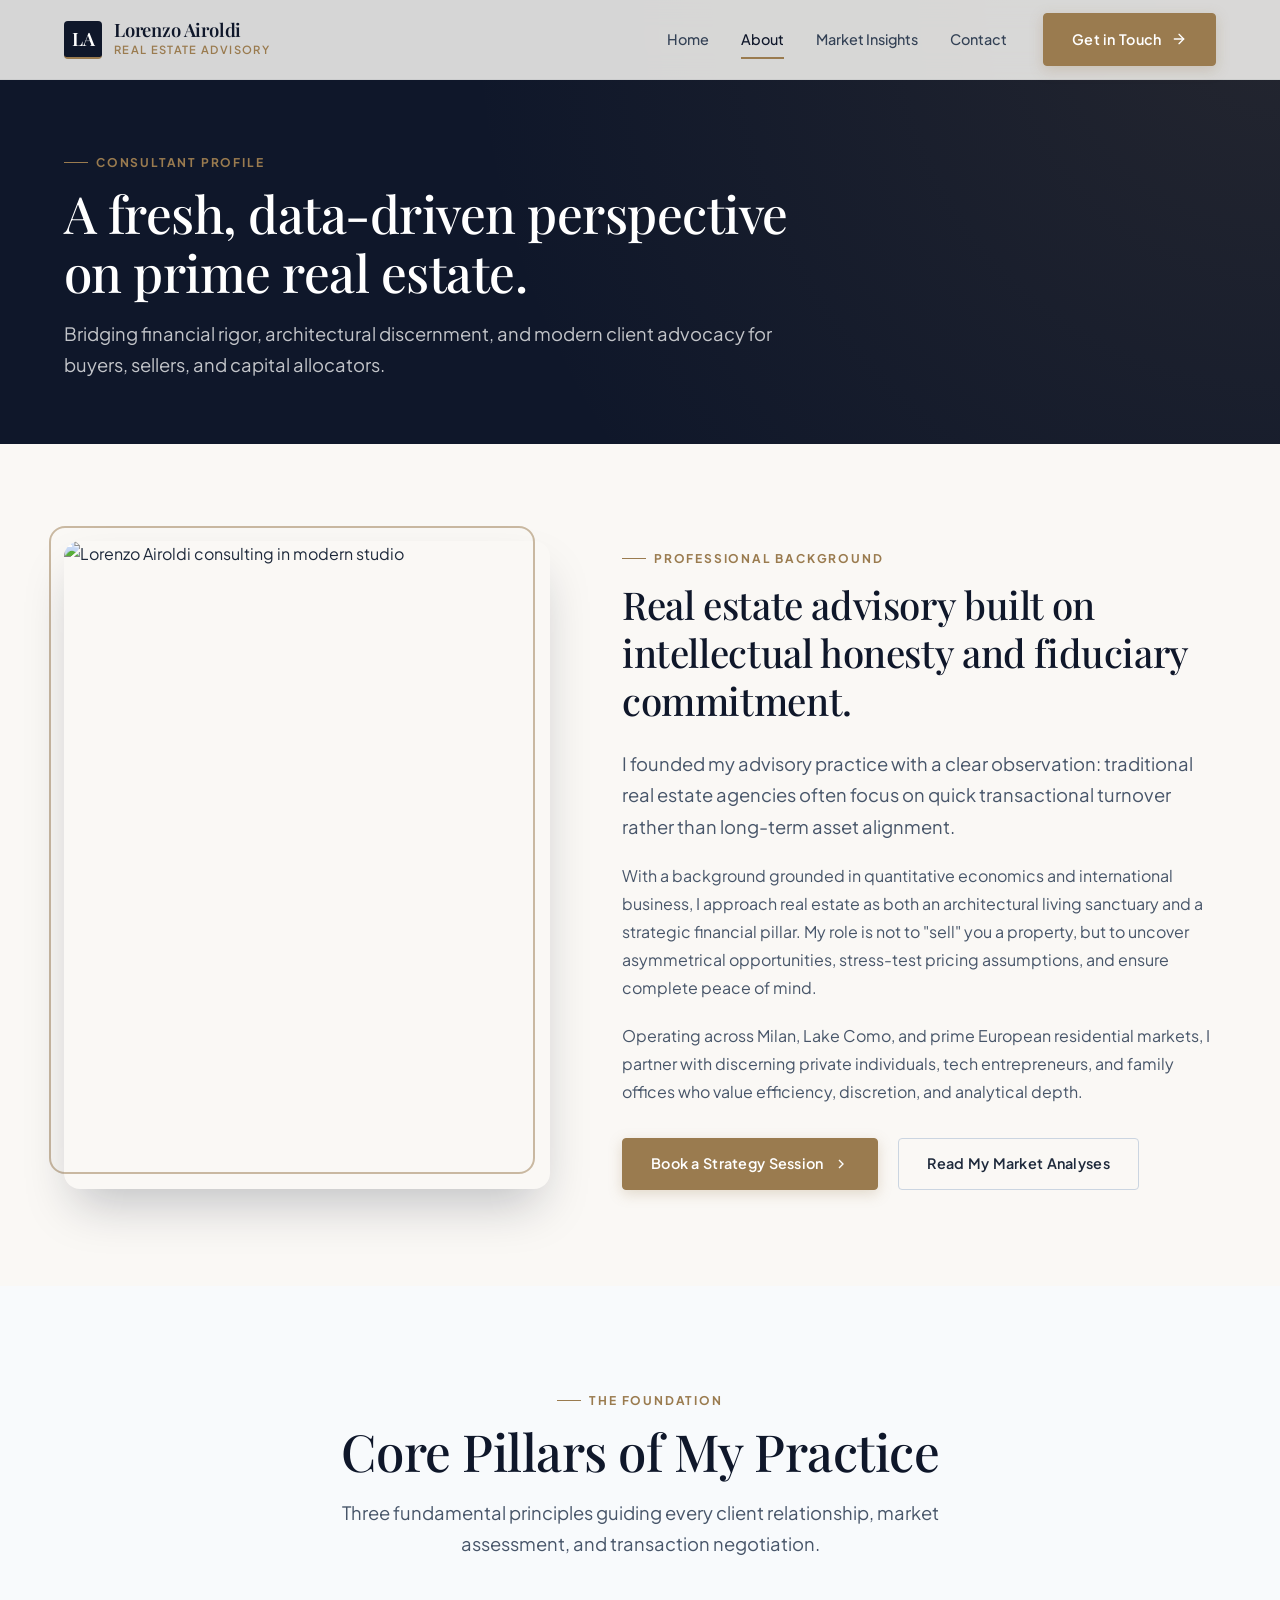
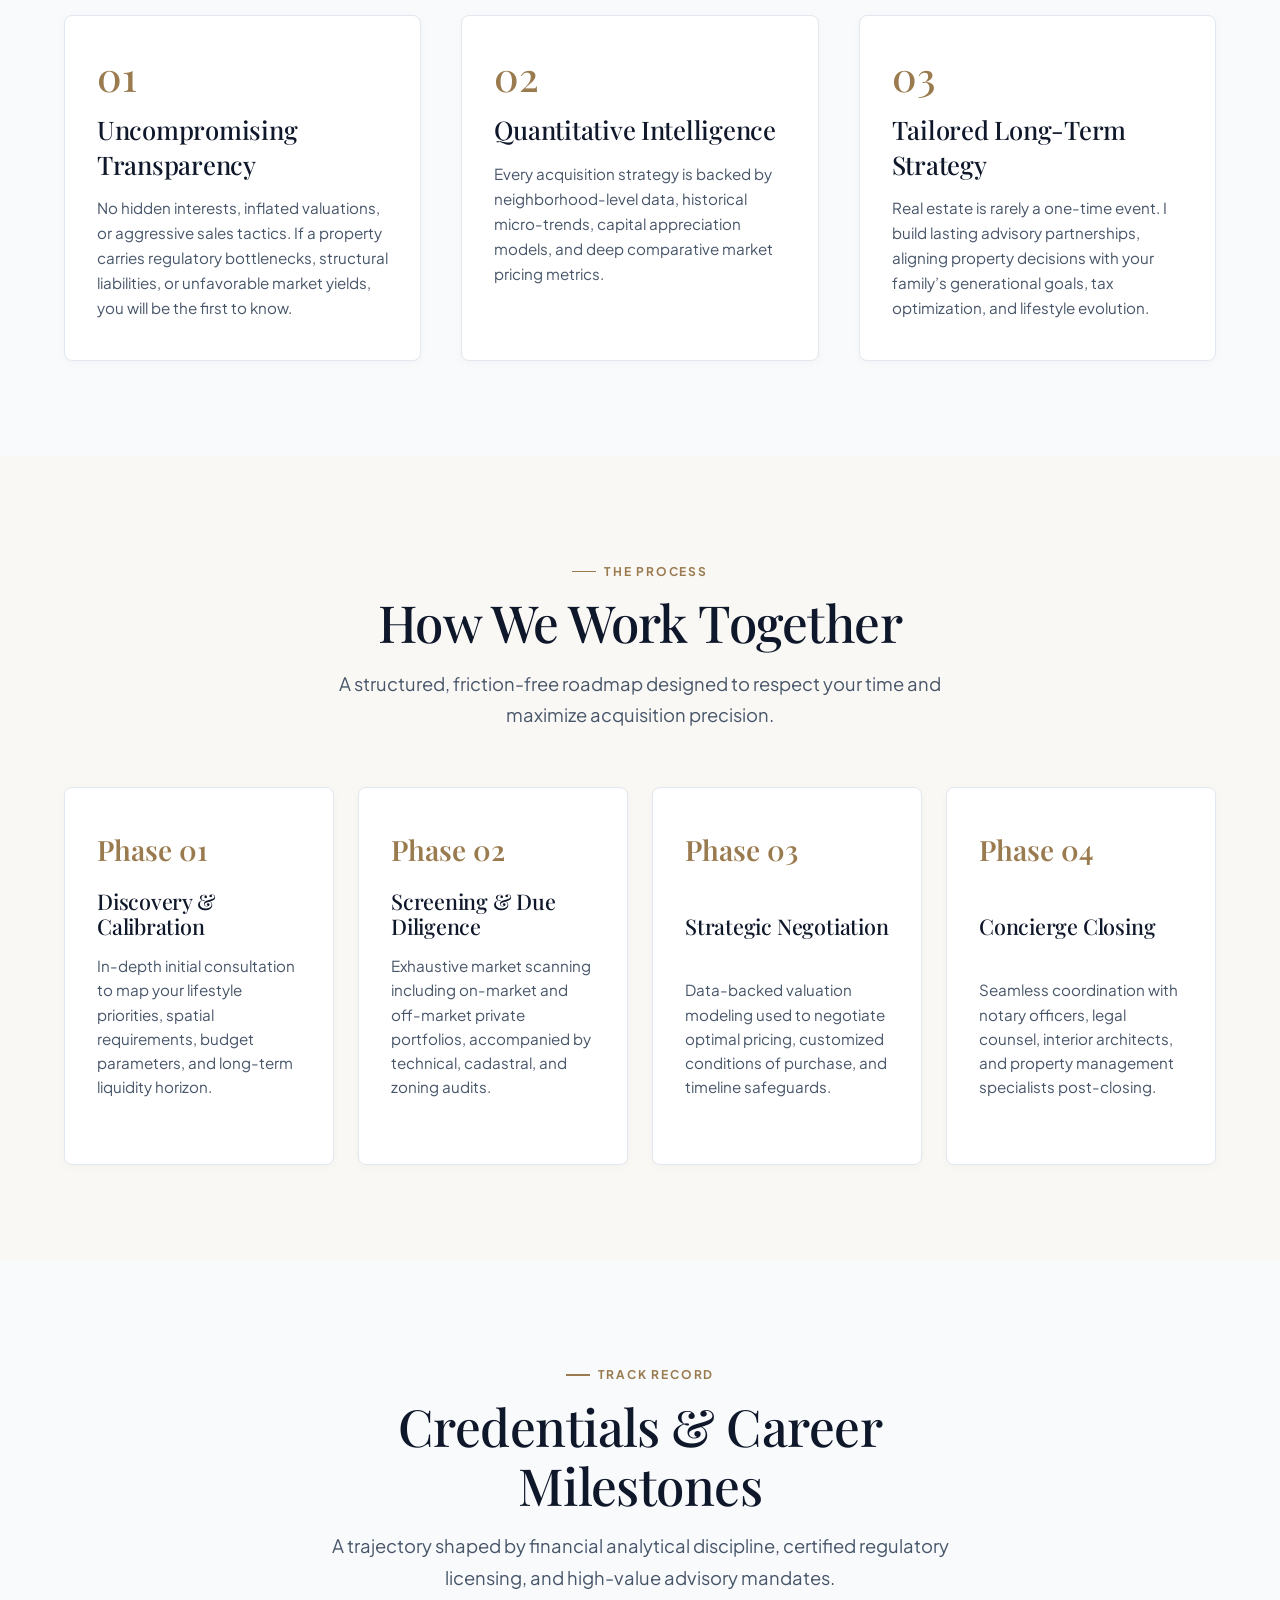
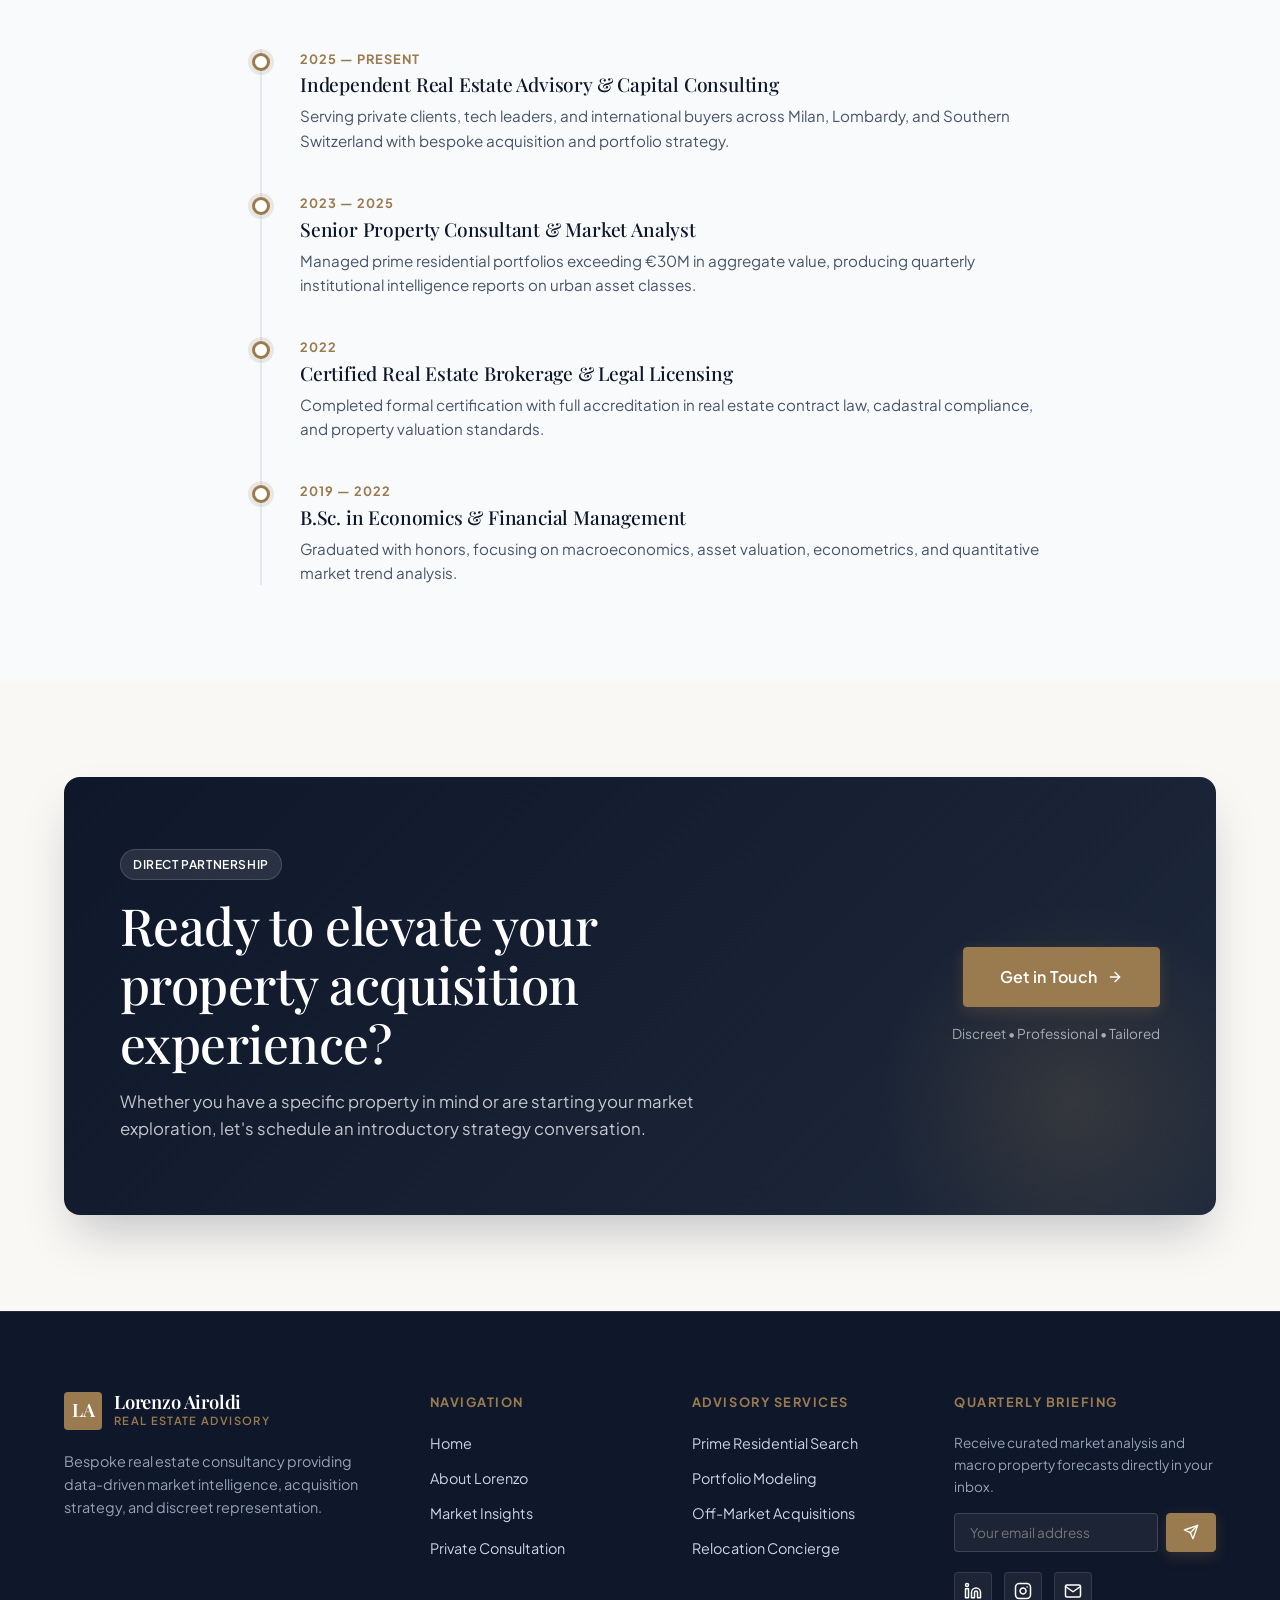
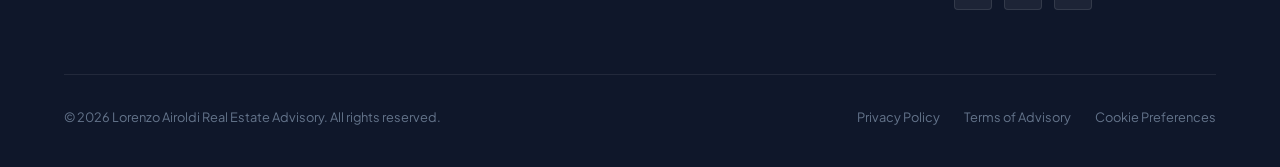
==== about.html @ e1606238 "AG 1.0" ====
<!DOCTYPE html>
<html lang="en">
<head>
  <meta charset="UTF-8">
  <meta name="viewport" content="width=device-width, initial-scale=1.0">
  <title>About Lorenzo Airoldi | Real Estate Consultant & Strategic Advisor</title>
  <meta name="description" content="Learn about Lorenzo Airoldi's analytical background, core advisory values, and modern fiduciary approach to real estate consulting.">
  <meta name="author" content="Lorenzo Airoldi">

  <!-- Open Graph -->
  <meta property="og:type" content="website">
  <meta property="og:title" content="About Lorenzo Airoldi | Real Estate Consultant">
  <meta property="og:description" content="Discover Lorenzo Airoldi's client-first philosophy, background, and analytical approach to the property market.">
  <meta property="og:url" content="https://lorenzoairoldi27.github.io/about.html">

  <!-- Google Fonts -->
  <link rel="preconnect" href="https://fonts.googleapis.com">
  <link rel="preconnect" href="https://fonts.gstatic.com" crossorigin>
  <link href="https://fonts.googleapis.com/css2?family=Cormorant+Garamond:ital,wght@0,400;0,600;1,400&family=Playfair+Display:ital,wght@0,500;0,600;0,700;1,400&family=Plus+Jakarta+Sans:wght@300;400;500;600;700&display=swap" rel="stylesheet">

  <!-- Stylesheet -->
  <link rel="stylesheet" href="css/style.css">
</head>
<body>

  <!-- =========================================================================
       Navigation Header
       ========================================================================= -->
  <header class="site-header">
    <div class="container header-inner">
      <a href="index.html" class="brand-logo" aria-label="Lorenzo Airoldi Home">
        <div class="brand-monogram">LA</div>
        <div class="brand-text">
          <span class="brand-name">Lorenzo Airoldi</span>
          <span class="brand-title">Real Estate Advisory</span>
        </div>
      </a>

      <!-- Desktop Navigation -->
      <nav class="nav-desktop" aria-label="Primary Navigation">
        <div class="nav-links">
          <a href="index.html" class="nav-link">Home</a>
          <a href="about.html" class="nav-link active">About</a>
          <a href="blog.html" class="nav-link">Market Insights</a>
          <a href="contact.html" class="nav-link">Contact</a>
        </div>
        <a href="contact.html" class="btn btn-primary">
          Get in Touch
          <svg viewBox="0 0 24 24" fill="none" stroke="currentColor" stroke-width="2" stroke-linecap="round" stroke-linejoin="round">
            <line x1="5" y1="12" x2="19" y2="12"></line>
            <polyline points="12 5 19 12 12 19"></polyline>
          </svg>
        </a>
      </nav>

      <!-- Mobile Hamburger Button -->
      <button class="mobile-toggle" aria-label="Open mobile menu">
        <svg viewBox="0 0 24 24" fill="none" stroke="currentColor" stroke-width="2" stroke-linecap="round" stroke-linejoin="round">
          <line x1="3" y1="12" x2="21" y2="12"></line>
          <line x1="3" y1="6" x2="21" y2="6"></line>
          <line x1="3" y1="18" x2="21" y2="18"></line>
        </svg>
      </button>
    </div>
  </header>

  <!-- Mobile Backdrop & Drawer -->
  <div class="mobile-backdrop"></div>
  <aside class="mobile-menu" aria-label="Mobile Navigation Menu">
    <div class="mobile-menu-header">
      <div class="brand-logo">
        <div class="brand-monogram">LA</div>
        <div class="brand-text">
          <span class="brand-name">Lorenzo Airoldi</span>
          <span class="brand-title">Real Estate Advisory</span>
        </div>
      </div>
      <button class="mobile-close-btn" aria-label="Close mobile menu" style="cursor:pointer; padding:0.5rem;">
        <svg width="24" height="24" viewBox="0 0 24 24" fill="none" stroke="currentColor" stroke-width="2" stroke-linecap="round" stroke-linejoin="round">
          <line x1="18" y1="6" x2="6" y2="18"></line>
          <line x1="6" y1="6" x2="18" y2="18"></line>
        </svg>
      </button>
    </div>

    <nav class="mobile-nav-links">
      <a href="index.html" class="mobile-nav-link">Home</a>
      <a href="about.html" class="mobile-nav-link active">About Me</a>
      <a href="blog.html" class="mobile-nav-link">Market Insights</a>
      <a href="contact.html" class="mobile-nav-link">Contact & Booking</a>
    </nav>

    <div class="mobile-menu-footer">
      <a href="contact.html" class="btn btn-primary" style="width:100%;">Schedule a Consultation</a>
      <div style="font-size:0.85rem; color:var(--color-slate-500); text-align:center;">
        Milano, Italy • contact@lorenzoairoldi.com
      </div>
    </div>
  </aside>

  <!-- =========================================================================
       Page Header
       ========================================================================= -->
  <section class="page-header">
    <div class="container">
      <div class="page-header-content reveal">
        <div class="text-eyebrow" style="color:var(--color-bronze);">Consultant Profile</div>
        <h1 class="heading-1 text-white" style="margin-top:0.75rem; margin-bottom:1rem;">
          A fresh, data-driven perspective on prime real estate.
        </h1>
        <p class="text-white-muted" style="font-size:1.15rem; line-height:1.7;">
          Bridging financial rigor, architectural discernment, and modern client advocacy for buyers, sellers, and capital allocators.
        </p>
      </div>
    </div>
  </section>

  <!-- =========================================================================
       Bio & Narrative Section
       ========================================================================= -->
  <section class="section section-warm">
    <div class="container">
      <div class="bio-split">
        <div class="reveal">
          <div class="bio-portrait-container">
            <div class="bio-portrait">
              <img 
                src="https://images.unsplash.com/photo-1534528741775-53994a69daeb?auto=format&fit=crop&w=900&q=80" 
                alt="Lorenzo Airoldi consulting in modern studio"
              >
            </div>
            <div class="bio-portrait-frame"></div>
          </div>
        </div>

        <div class="reveal reveal-delay-2">
          <div class="text-eyebrow">Professional Background</div>
          <h2 class="heading-2" style="margin-top:0.75rem; margin-bottom:1.5rem;">
            Real estate advisory built on intellectual honesty and fiduciary commitment.
          </h2>
          <p class="text-lead" style="margin-bottom:1.25rem;">
            I founded my advisory practice with a clear observation: traditional real estate agencies often focus on quick transactional turnover rather than long-term asset alignment.
          </p>
          <p style="color:var(--color-slate-600); margin-bottom:1.25rem; line-height:1.75;">
            With a background grounded in quantitative economics and international business, I approach real estate as both an architectural living sanctuary and a strategic financial pillar. My role is not to "sell" you a property, but to uncover asymmetrical opportunities, stress-test pricing assumptions, and ensure complete peace of mind.
          </p>
          <p style="color:var(--color-slate-600); margin-bottom:2rem; line-height:1.75;">
            Operating across Milan, Lake Como, and prime European residential markets, I partner with discerning private individuals, tech entrepreneurs, and family offices who value efficiency, discretion, and analytical depth.
          </p>

          <div style="display:flex; gap:1.25rem; flex-wrap:wrap;">
            <a href="contact.html" class="btn btn-primary">
              Book a Strategy Session
              <svg viewBox="0 0 24 24" fill="none" stroke="currentColor" stroke-width="2"><polyline points="9 18 15 12 9 6"></polyline></svg>
            </a>
            <a href="blog.html" class="btn btn-secondary">
              Read My Market Analyses
            </a>
          </div>
        </div>
      </div>
    </div>
  </section>

  <!-- =========================================================================
       Core Values / 3-Part Approach
       ========================================================================= -->
  <section class="section section-light">
    <div class="container">
      <div class="section-heading-wrapper text-center reveal">
        <div class="text-eyebrow">The Foundation</div>
        <h2 class="heading-1" style="margin-top:0.75rem; margin-bottom:1rem;">
          Core Pillars of My Practice
        </h2>
        <p class="text-lead" style="max-width:620px; margin:0 auto;">
          Three fundamental principles guiding every client relationship, market assessment, and transaction negotiation.
        </p>
      </div>

      <div class="values-grid">
        <!-- Value 1 -->
        <div class="value-card reveal reveal-delay-1">
          <div class="value-number">01</div>
          <h3 class="heading-3" style="margin-bottom:0.85rem;">Uncompromising Transparency</h3>
          <p style="color:var(--color-slate-600); line-height:1.65; font-size:0.95rem;">
            No hidden interests, inflated valuations, or aggressive sales tactics. If a property carries regulatory bottlenecks, structural liabilities, or unfavorable market yields, you will be the first to know.
          </p>
        </div>

        <!-- Value 2 -->
        <div class="value-card reveal reveal-delay-2">
          <div class="value-number">02</div>
          <h3 class="heading-3" style="margin-bottom:0.85rem;">Quantitative Intelligence</h3>
          <p style="color:var(--color-slate-600); line-height:1.65; font-size:0.95rem;">
            Every acquisition strategy is backed by neighborhood-level data, historical micro-trends, capital appreciation models, and deep comparative market pricing metrics.
          </p>
        </div>

        <!-- Value 3 -->
        <div class="value-card reveal reveal-delay-3">
          <div class="value-number">03</div>
          <h3 class="heading-3" style="margin-bottom:0.85rem;">Tailored Long-Term Strategy</h3>
          <p style="color:var(--color-slate-600); line-height:1.65; font-size:0.95rem;">
            Real estate is rarely a one-time event. I build lasting advisory partnerships, aligning property decisions with your family’s generational goals, tax optimization, and lifestyle evolution.
          </p>
        </div>
      </div>
    </div>
  </section>

  <!-- =========================================================================
       Advisory Framework (Step-by-Step)
       ========================================================================= -->
  <section class="section section-warm">
    <div class="container">
      <div class="section-heading-wrapper text-center reveal">
        <div class="text-eyebrow">The Process</div>
        <h2 class="heading-1" style="margin-top:0.75rem; margin-bottom:1rem;">
          How We Work Together
        </h2>
        <p class="text-lead" style="max-width:640px; margin:0 auto;">
          A structured, friction-free roadmap designed to respect your time and maximize acquisition precision.
        </p>
      </div>

      <div class="grid-4" style="margin-top:3.5rem;">
        <div class="service-card reveal reveal-delay-1" style="background-color:var(--color-white);">
          <div style="font-family:var(--font-serif); font-size:1.75rem; color:var(--color-bronze); margin-bottom:1rem; font-weight:600;">Phase 01</div>
          <h3 class="service-title">Discovery & Calibration</h3>
          <p class="service-desc">
            In-depth initial consultation to map your lifestyle priorities, spatial requirements, budget parameters, and long-term liquidity horizon.
          </p>
        </div>

        <div class="service-card reveal reveal-delay-2" style="background-color:var(--color-white);">
          <div style="font-family:var(--font-serif); font-size:1.75rem; color:var(--color-bronze); margin-bottom:1rem; font-weight:600;">Phase 02</div>
          <h3 class="service-title">Screening & Due Diligence</h3>
          <p class="service-desc">
            Exhaustive market scanning including on-market and off-market private portfolios, accompanied by technical, cadastral, and zoning audits.
          </p>
        </div>

        <div class="service-card reveal reveal-delay-3" style="background-color:var(--color-white);">
          <div style="font-family:var(--font-serif); font-size:1.75rem; color:var(--color-bronze); margin-bottom:1rem; font-weight:600;">Phase 03</div>
          <h3 class="service-title">Strategic Negotiation</h3>
          <p class="service-desc">
            Data-backed valuation modeling used to negotiate optimal pricing, customized conditions of purchase, and timeline safeguards.
          </p>
        </div>

        <div class="service-card reveal reveal-delay-4" style="background-color:var(--color-white);">
          <div style="font-family:var(--font-serif); font-size:1.75rem; color:var(--color-bronze); margin-bottom:1rem; font-weight:600;">Phase 04</div>
          <h3 class="service-title">Concierge Closing</h3>
          <p class="service-desc">
            Seamless coordination with notary officers, legal counsel, interior architects, and property management specialists post-closing.
          </p>
        </div>
      </div>
    </div>
  </section>

  <!-- =========================================================================
       Credentials & Milestones
       ========================================================================= -->
  <section class="section section-light">
    <div class="container container-narrow">
      <div class="section-heading-wrapper text-center reveal">
        <div class="text-eyebrow">Track Record</div>
        <h2 class="heading-1" style="margin-top:0.75rem; margin-bottom:1rem;">
          Credentials & Career Milestones
        </h2>
        <p class="text-lead">
          A trajectory shaped by financial analytical discipline, certified regulatory licensing, and high-value advisory mandates.
        </p>
      </div>

      <div class="timeline reveal">
        <!-- Milestone 1 -->
        <div class="timeline-item">
          <div class="timeline-dot"></div>
          <div class="timeline-year">2025 — Present</div>
          <h3 class="timeline-title">Independent Real Estate Advisory & Capital Consulting</h3>
          <p class="timeline-desc">
            Serving private clients, tech leaders, and international buyers across Milan, Lombardy, and Southern Switzerland with bespoke acquisition and portfolio strategy.
          </p>
        </div>

        <!-- Milestone 2 -->
        <div class="timeline-item">
          <div class="timeline-dot"></div>
          <div class="timeline-year">2023 — 2025</div>
          <h3 class="timeline-title">Senior Property Consultant & Market Analyst</h3>
          <p class="timeline-desc">
            Managed prime residential portfolios exceeding €30M in aggregate value, producing quarterly institutional intelligence reports on urban asset classes.
          </p>
        </div>

        <!-- Milestone 3 -->
        <div class="timeline-item">
          <div class="timeline-dot"></div>
          <div class="timeline-year">2022</div>
          <h3 class="timeline-title">Certified Real Estate Brokerage & Legal Licensing</h3>
          <p class="timeline-desc">
            Completed formal certification with full accreditation in real estate contract law, cadastral compliance, and property valuation standards.
          </p>
        </div>

        <!-- Milestone 4 -->
        <div class="timeline-item">
          <div class="timeline-dot"></div>
          <div class="timeline-year">2019 — 2022</div>
          <h3 class="timeline-title">B.Sc. in Economics & Financial Management</h3>
          <p class="timeline-desc">
            Graduated with honors, focusing on macroeconomics, asset valuation, econometrics, and quantitative market trend analysis.
          </p>
        </div>
      </div>
    </div>
  </section>

  <!-- =========================================================================
       Closing CTA Banner
       ========================================================================= -->
  <section class="section section-warm">
    <div class="container">
      <div class="cta-banner reveal">
        <div class="cta-grid">
          <div>
            <div class="badge badge-dark" style="margin-bottom:1rem;">Direct Partnership</div>
            <h2 class="heading-1 text-white" style="margin-bottom:1rem;">
              Ready to elevate your property acquisition experience?
            </h2>
            <p class="text-white-muted" style="font-size:1.05rem; line-height:1.6;">
              Whether you have a specific property in mind or are starting your market exploration, let's schedule an introductory strategy conversation.
            </p>
          </div>
          <div class="cta-actions">
            <a href="contact.html" class="btn btn-primary" style="padding:1rem 2.25rem; font-size:1rem;">
              Get in Touch
              <svg viewBox="0 0 24 24" fill="none" stroke="currentColor" stroke-width="2" stroke-linecap="round" stroke-linejoin="round">
                <line x1="5" y1="12" x2="19" y2="12"></line>
                <polyline points="12 5 19 12 12 19"></polyline>
              </svg>
            </a>
            <span style="font-size:0.85rem; color:rgba(255,255,255,0.6);">Discreet • Professional • Tailored</span>
          </div>
        </div>
      </div>
    </div>
  </section>

  <!-- =========================================================================
       Global Footer
       ========================================================================= -->
  <footer class="site-footer">
    <div class="container">
      <div class="footer-grid">
        <div class="footer-brand">
          <div class="brand-logo" style="color:var(--color-white);">
            <div class="brand-monogram" style="background-color:var(--color-bronze); color:var(--color-white);">LA</div>
            <div class="brand-text">
              <span class="brand-name text-white">Lorenzo Airoldi</span>
              <span class="brand-title" style="color:var(--color-bronze);">Real Estate Advisory</span>
            </div>
          </div>
          <p>
            Bespoke real estate consultancy providing data-driven market intelligence, acquisition strategy, and discreet representation.
          </p>
        </div>

        <div>
          <div class="footer-heading">Navigation</div>
          <div class="footer-nav">
            <a href="index.html" class="footer-link">Home</a>
            <a href="about.html" class="footer-link">About Lorenzo</a>
            <a href="blog.html" class="footer-link">Market Insights</a>
            <a href="contact.html" class="footer-link">Private Consultation</a>
          </div>
        </div>

        <div>
          <div class="footer-heading">Advisory Services</div>
          <div class="footer-nav">
            <a href="about.html" class="footer-link">Prime Residential Search</a>
            <a href="about.html" class="footer-link">Portfolio Modeling</a>
            <a href="about.html" class="footer-link">Off-Market Acquisitions</a>
            <a href="about.html" class="footer-link">Relocation Concierge</a>
          </div>
        </div>

        <div>
          <div class="footer-heading">Quarterly Briefing</div>
          <p style="font-size:0.85rem; color:var(--color-slate-400); margin-bottom:1rem;">
            Receive curated market analysis and macro property forecasts directly in your inbox.
          </p>
          <form class="newsletter-form" style="display:flex; gap:0.5rem; margin-bottom:1.25rem;">
            <input 
              type="email" 
              placeholder="Your email address" 
              required 
              style="background:rgba(255,255,255,0.06); border:1px solid rgba(255,255,255,0.15); padding:0.6rem 0.9rem; border-radius:var(--radius-sm); color:var(--color-white); font-size:0.85rem; flex:1;"
            >
            <button type="submit" class="btn btn-primary" style="padding:0.6rem 1rem;" aria-label="Subscribe to newsletter">
              <svg viewBox="0 0 24 24" fill="none" stroke="currentColor" stroke-width="2" stroke-linecap="round" stroke-linejoin="round">
                <line x1="22" y1="2" x2="11" y2="13"></line>
                <polygon points="22 2 15 22 11 13 2 9 22 2"></polygon>
              </svg>
            </button>
          </form>

          <div class="footer-socials">
            <a href="https://linkedin.com" target="_blank" rel="noopener noreferrer" class="social-icon-btn" aria-label="LinkedIn Profile">
              <svg viewBox="0 0 24 24" fill="none" stroke="currentColor" stroke-width="2" stroke-linecap="round" stroke-linejoin="round">
                <path d="M16 8a6 6 0 0 1 6 6v7h-4v-7a2 2 0 0 0-2-2 2 2 0 0 0-2 2v7h-4v-7a6 6 0 0 1 6-6z"></path>
                <rect x="2" y="9" width="4" height="12"></rect>
                <circle cx="4" cy="4" r="2"></circle>
              </svg>
            </a>
            <a href="https://instagram.com" target="_blank" rel="noopener noreferrer" class="social-icon-btn" aria-label="Instagram Profile">
              <svg viewBox="0 0 24 24" fill="none" stroke="currentColor" stroke-width="2" stroke-linecap="round" stroke-linejoin="round">
                <rect x="2" y="2" width="20" height="20" rx="5" ry="5"></rect>
                <path d="M16 11.37A4 4 0 1 1 12.63 8 4 4 0 0 1 16 11.37z"></path>
                <line x1="17.5" y1="6.5" x2="17.51" y2="6.5"></line>
              </svg>
            </a>
            <a href="mailto:contact@lorenzoairoldi.com" class="social-icon-btn" aria-label="Direct Email">
              <svg viewBox="0 0 24 24" fill="none" stroke="currentColor" stroke-width="2" stroke-linecap="round" stroke-linejoin="round">
                <path d="M4 4h16c1.1 0 2 .9 2 2v12c0 1.1-.9 2-2 2H4c-1.1 0-2-.9-2-2V6c0-1.1.9-2 2-2z"></path>
                <polyline points="22,6 12,13 2,6"></polyline>
              </svg>
            </a>
          </div>
        </div>
      </div>

      <div class="footer-bottom">
        <div>© 2026 Lorenzo Airoldi Real Estate Advisory. All rights reserved.</div>
        <div style="display:flex; gap:1.5rem;">
          <a href="#" style="color:inherit;">Privacy Policy</a>
          <a href="#" style="color:inherit;">Terms of Advisory</a>
          <a href="#" style="color:inherit;">Cookie Preferences</a>
        </div>
      </div>
    </div>
  </footer>

  <!-- Scripts -->
  <script src="js/main.js"></script>
</body>
</html>
---- css/style.css ----
/* ==========================================================================
   LORENZO AIROLDI | MODERN REAL ESTATE CONSULTING
   Design System & Master Stylesheet
   ========================================================================== */

/* --------------------------------------------------------------------------
   1. CSS Custom Properties / Design Tokens
   -------------------------------------------------------------------------- */
:root {
  /* Color Palette */
  --color-slate-900: #0F172A;
  --color-slate-800: #1E293B;
  --color-slate-700: #334155;
  --color-slate-600: #475569;
  --color-slate-500: #64748B;
  --color-slate-400: #94A3B8;
  --color-slate-300: #CBD5E1;
  --color-slate-200: #E2E8F0;
  --color-slate-100: #F1F5F9;
  --color-slate-50:  #F8FAFC;
  
  --color-warm-bg:   #FAF8F5;
  --color-white:     #FFFFFF;
  
  /* Brand Accents */
  --color-bronze:       #9A7B4F;
  --color-bronze-hover: #83653A;
  --color-bronze-light: #F4EFEA;
  --color-bronze-glow:  rgba(154, 123, 79, 0.15);
  
  --color-olive:       #4A5D4E;
  --color-olive-hover: #3B4B3F;
  --color-olive-light: #EEF2EF;

  /* Typography */
  --font-serif: 'Playfair Display', 'Cormorant Garamond', Georgia, serif;
  --font-sans:  'Plus Jakarta Sans', -apple-system, BlinkMacSystemFont, 'Segoe UI', Roboto, sans-serif;
  
  /* Radii */
  --radius-sm: 4px;
  --radius-md: 8px;
  --radius-lg: 16px;
  --radius-xl: 24px;
  --radius-full: 9999px;

  /* Shadows */
  --shadow-subtle: 0 2px 10px rgba(15, 23, 42, 0.03);
  --shadow-card:   0 10px 30px -5px rgba(15, 23, 42, 0.05), 0 2px 6px -2px rgba(15, 23, 42, 0.02);
  --shadow-hover:  0 20px 40px -10px rgba(15, 23, 42, 0.10), 0 8px 16px -4px rgba(15, 23, 42, 0.04);
  --shadow-deep:   0 25px 50px -12px rgba(15, 23, 42, 0.25);
  
  /* Transitions */
  --transition-fast: 0.2s cubic-bezier(0.16, 1, 0.3, 1);
  --transition-smooth: 0.35s cubic-bezier(0.16, 1, 0.3, 1);
  --transition-slow: 0.6s cubic-bezier(0.16, 1, 0.3, 1);

  /* Layout Containers */
  --max-width: 1200px;
  --header-height: 80px;
}

/* --------------------------------------------------------------------------
   2. Reset & Global Base
   -------------------------------------------------------------------------- */
*, *::before, *::after {
  box-sizing: border-box;
  margin: 0;
  padding: 0;
}

html {
  font-family: var(--font-sans);
  font-size: 16px;
  line-height: 1.6;
  scroll-behavior: smooth;
  -webkit-font-smoothing: antialiased;
  -moz-osx-font-smoothing: grayscale;
}

body {
  background-color: var(--color-warm-bg);
  color: var(--color-slate-800);
  min-height: 100vh;
  display: flex;
  flex-direction: column;
  overflow-x: hidden;
}

img {
  max-width: 100%;
  height: auto;
  display: block;
}

a {
  color: inherit;
  text-decoration: none;
  transition: color var(--transition-fast);
}

button, input, select, textarea {
  font-family: inherit;
  font-size: inherit;
  color: inherit;
  border: none;
  outline: none;
  background: none;
}

ul, ol {
  list-style: none;
}

/* --------------------------------------------------------------------------
   3. Typography Utilities
   -------------------------------------------------------------------------- */
h1, h2, h3, h4, h5, h6 {
  font-family: var(--font-serif);
  font-weight: 500;
  line-height: 1.2;
  color: var(--color-slate-900);
  letter-spacing: -0.01em;
}

.heading-display {
  font-size: clamp(2.5rem, 5.5vw, 4.25rem);
  font-weight: 500;
  line-height: 1.1;
  letter-spacing: -0.02em;
}

.heading-1 {
  font-size: clamp(2.25rem, 4vw, 3.25rem);
  line-height: 1.15;
}

.heading-2 {
  font-size: clamp(1.75rem, 3vw, 2.5rem);
  line-height: 1.25;
}

.heading-3 {
  font-size: clamp(1.25rem, 2vw, 1.75rem);
  line-height: 1.35;
}

.heading-4 {
  font-size: 1.15rem;
  line-height: 1.4;
}

.text-eyebrow {
  font-family: var(--font-sans);
  font-size: 0.75rem;
  font-weight: 700;
  text-transform: uppercase;
  letter-spacing: 0.15em;
  color: var(--color-bronze);
  display: inline-flex;
  align-items: center;
  gap: 0.5rem;
}

.text-eyebrow::before {
  content: '';
  display: inline-block;
  width: 24px;
  height: 1.5px;
  background-color: var(--color-bronze);
}

.text-lead {
  font-size: 1.15rem;
  line-height: 1.7;
  color: var(--color-slate-600);
  font-weight: 400;
}

.text-muted {
  color: var(--color-slate-500);
}

.text-white {
  color: var(--color-white) !important;
}

.text-white-muted {
  color: rgba(255, 255, 255, 0.75) !important;
}

/* --------------------------------------------------------------------------
   4. Layout & Grid System
   -------------------------------------------------------------------------- */
.container {
  width: 100%;
  max-width: var(--max-width);
  margin-left: auto;
  margin-right: auto;
  padding-left: 1.5rem;
  padding-right: 1.5rem;
}

.container-narrow {
  max-width: 860px;
}

.section {
  padding-top: 6rem;
  padding-bottom: 6rem;
  position: relative;
}

.section-sm {
  padding-top: 4rem;
  padding-bottom: 4rem;
}

.section-dark {
  background-color: var(--color-slate-900);
  color: var(--color-white);
}

.section-slate {
  background-color: var(--color-slate-800);
  color: var(--color-white);
}

.section-light {
  background-color: var(--color-slate-50);
}

.section-warm {
  background-color: var(--color-warm-bg);
}

.grid-2 {
  display: grid;
  grid-template-columns: repeat(2, 1fr);
  gap: 2.5rem;
}

.grid-3 {
  display: grid;
  grid-template-columns: repeat(3, 1fr);
  gap: 2rem;
}

.grid-4 {
  display: grid;
  grid-template-columns: repeat(4, 1fr);
  gap: 1.5rem;
}

.flex {
  display: flex;
}

.flex-center {
  display: flex;
  align-items: center;
  justify-content: center;
}

.flex-between {
  display: flex;
  align-items: center;
  justify-content: space-between;
}

.flex-col {
  display: flex;
  flex-direction: column;
}

.gap-sm { gap: 0.75rem; }
.gap-md { gap: 1.5rem; }
.gap-lg { gap: 2.5rem; }

/* --------------------------------------------------------------------------
   5. Buttons & Badges
   -------------------------------------------------------------------------- */
.btn {
  display: inline-flex;
  align-items: center;
  justify-content: center;
  gap: 0.6rem;
  padding: 0.85rem 1.75rem;
  font-size: 0.9rem;
  font-weight: 600;
  letter-spacing: 0.02em;
  border-radius: var(--radius-sm);
  cursor: pointer;
  transition: all var(--transition-smooth);
  position: relative;
  text-decoration: none;
  white-space: nowrap;
}

.btn svg {
  width: 16px;
  height: 16px;
  transition: transform var(--transition-fast);
}

.btn:hover svg {
  transform: translateX(3px);
}

.btn-primary {
  background-color: var(--color-bronze);
  color: var(--color-white);
  border: 1px solid var(--color-bronze);
  box-shadow: 0 4px 14px rgba(154, 123, 79, 0.25);
}

.btn-primary:hover {
  background-color: var(--color-bronze-hover);
  border-color: var(--color-bronze-hover);
  box-shadow: 0 6px 20px rgba(154, 123, 79, 0.35);
  transform: translateY(-1px);
}

.btn-dark {
  background-color: var(--color-slate-900);
  color: var(--color-white);
  border: 1px solid var(--color-slate-900);
}

.btn-dark:hover {
  background-color: var(--color-slate-800);
  border-color: var(--color-slate-800);
  transform: translateY(-1px);
}

.btn-secondary {
  background-color: transparent;
  color: var(--color-slate-800);
  border: 1px solid var(--color-slate-300);
}

.btn-secondary:hover {
  border-color: var(--color-slate-800);
  background-color: rgba(30, 41, 59, 0.04);
  transform: translateY(-1px);
}

.btn-secondary-light {
  background-color: transparent;
  color: var(--color-white);
  border: 1px solid rgba(255, 255, 255, 0.3);
}

.btn-secondary-light:hover {
  border-color: var(--color-white);
  background-color: rgba(255, 255, 255, 0.1);
  transform: translateY(-1px);
}

.btn-link {
  padding: 0;
  background: none;
  border: none;
  color: var(--color-bronze);
  font-weight: 600;
  display: inline-flex;
  align-items: center;
  gap: 0.4rem;
  font-size: 0.9rem;
}

.btn-link:hover {
  color: var(--color-bronze-hover);
}

.btn-link svg {
  width: 14px;
  height: 14px;
  transition: transform var(--transition-fast);
}

.btn-link:hover svg {
  transform: translateX(4px);
}

/* Badges */
.badge {
  display: inline-flex;
  align-items: center;
  gap: 0.4rem;
  padding: 0.3rem 0.75rem;
  font-size: 0.75rem;
  font-weight: 600;
  border-radius: var(--radius-full);
  text-transform: uppercase;
  letter-spacing: 0.05em;
}

.badge-bronze {
  background-color: var(--color-bronze-light);
  color: var(--color-bronze);
  border: 1px solid rgba(154, 123, 79, 0.2);
}

.badge-olive {
  background-color: var(--color-olive-light);
  color: var(--color-olive);
  border: 1px solid rgba(74, 93, 78, 0.2);
}

.badge-slate {
  background-color: var(--color-slate-100);
  color: var(--color-slate-700);
  border: 1px solid var(--color-slate-200);
}

.badge-dark {
  background-color: rgba(255, 255, 255, 0.1);
  color: var(--color-white);
  border: 1px solid rgba(255, 255, 255, 0.15);
}

/* --------------------------------------------------------------------------
   6. Header & Navigation
   -------------------------------------------------------------------------- */
.site-header {
  position: fixed;
  top: 0;
  left: 0;
  width: 100%;
  height: var(--header-height);
  z-index: 1000;
  background-color: rgba(250, 248, 245, 0.85);
  backdrop-filter: blur(14px);
  -webkit-backdrop-filter: blur(14px);
  border-bottom: 1px solid rgba(30, 41, 59, 0.06);
  transition: all var(--transition-smooth);
}

.site-header.scrolled {
  height: 70px;
  background-color: rgba(255, 255, 255, 0.95);
  box-shadow: 0 4px 20px rgba(15, 23, 42, 0.06);
}

.header-inner {
  height: 100%;
  display: flex;
  align-items: center;
  justify-content: space-between;
}

.brand-logo {
  display: flex;
  align-items: center;
  gap: 0.75rem;
  text-decoration: none;
  color: var(--color-slate-900);
}

.brand-monogram {
  width: 38px;
  height: 38px;
  background-color: var(--color-slate-900);
  color: var(--color-white);
  font-family: var(--font-serif);
  font-size: 1.15rem;
  font-weight: 600;
  display: flex;
  align-items: center;
  justify-content: center;
  border-radius: var(--radius-sm);
  border-bottom: 2px solid var(--color-bronze);
  transition: transform var(--transition-fast);
}

.brand-logo:hover .brand-monogram {
  transform: translateY(-1px);
}

.brand-text {
  display: flex;
  flex-direction: column;
}

.brand-name {
  font-family: var(--font-serif);
  font-size: 1.15rem;
  font-weight: 600;
  letter-spacing: -0.01em;
  line-height: 1.1;
}

.brand-title {
  font-size: 0.7rem;
  text-transform: uppercase;
  letter-spacing: 0.12em;
  color: var(--color-bronze);
  font-weight: 600;
}

.nav-desktop {
  display: flex;
  align-items: center;
  gap: 2.25rem;
}

.nav-links {
  display: flex;
  align-items: center;
  gap: 2rem;
}

.nav-link {
  font-size: 0.9rem;
  font-weight: 500;
  color: var(--color-slate-700);
  position: relative;
  padding: 0.5rem 0;
  transition: color var(--transition-fast);
}

.nav-link::after {
  content: '';
  position: absolute;
  bottom: 0;
  left: 0;
  width: 0%;
  height: 2px;
  background-color: var(--color-bronze);
  transition: width var(--transition-smooth);
}

.nav-link:hover,
.nav-link.active {
  color: var(--color-slate-900);
}

.nav-link:hover::after,
.nav-link.active::after {
  width: 100%;
}

/* Mobile Hamburger */
.mobile-toggle {
  display: none;
  background: none;
  border: none;
  cursor: pointer;
  padding: 0.5rem;
  color: var(--color-slate-900);
}

.mobile-toggle svg {
  width: 24px;
  height: 24px;
}

/* Mobile Navigation Drawer */
.mobile-menu {
  position: fixed;
  top: 0;
  right: -100%;
  width: 85%;
  max-width: 380px;
  height: 100vh;
  background-color: var(--color-white);
  box-shadow: -10px 0 30px rgba(0, 0, 0, 0.15);
  z-index: 1100;
  padding: 2.5rem 2rem;
  display: flex;
  flex-direction: column;
  justify-content: space-between;
  transition: right var(--transition-smooth);
}

.mobile-menu.open {
  right: 0;
}

.mobile-backdrop {
  position: fixed;
  inset: 0;
  background-color: rgba(15, 23, 42, 0.5);
  backdrop-filter: blur(4px);
  z-index: 1050;
  opacity: 0;
  pointer-events: none;
  transition: opacity var(--transition-smooth);
}

.mobile-backdrop.open {
  opacity: 1;
  pointer-events: auto;
}

.mobile-menu-header {
  display: flex;
  align-items: center;
  justify-content: space-between;
  margin-bottom: 2.5rem;
  padding-bottom: 1.25rem;
  border-bottom: 1px solid var(--color-slate-200);
}

.mobile-nav-links {
  display: flex;
  flex-direction: column;
  gap: 1.5rem;
}

.mobile-nav-link {
  font-family: var(--font-serif);
  font-size: 1.5rem;
  color: var(--color-slate-900);
  transition: color var(--transition-fast);
}

.mobile-nav-link.active,
.mobile-nav-link:hover {
  color: var(--color-bronze);
}

.mobile-menu-footer {
  padding-top: 1.5rem;
  border-top: 1px solid var(--color-slate-200);
  display: flex;
  flex-direction: column;
  gap: 1.25rem;
}

/* --------------------------------------------------------------------------
   7. Hero Sections
   -------------------------------------------------------------------------- */
.hero-home {
  padding-top: calc(var(--header-height) + 4rem);
  padding-bottom: 6rem;
  position: relative;
  overflow: hidden;
  background: linear-gradient(180deg, rgba(244, 239, 234, 0.5) 0%, rgba(250, 248, 245, 1) 100%);
}

.hero-grid {
  display: grid;
  grid-template-columns: 1.15fr 0.85fr;
  gap: 4rem;
  align-items: center;
}

.hero-content {
  display: flex;
  flex-direction: column;
  gap: 1.5rem;
}

.hero-actions {
  display: flex;
  align-items: center;
  gap: 1.25rem;
  flex-wrap: wrap;
  margin-top: 0.5rem;
}

.hero-visual {
  position: relative;
}

.hero-image-wrapper {
  position: relative;
  border-radius: var(--radius-lg);
  overflow: hidden;
  box-shadow: var(--shadow-deep);
  aspect-ratio: 4/5;
}

.hero-image-wrapper img {
  width: 100%;
  height: 100%;
  object-fit: cover;
  transition: transform var(--transition-slow);
}

.hero-image-wrapper:hover img {
  transform: scale(1.03);
}

.hero-floating-badge {
  position: absolute;
  bottom: 2rem;
  left: -2rem;
  background-color: var(--color-white);
  padding: 1.25rem 1.5rem;
  border-radius: var(--radius-md);
  box-shadow: var(--shadow-hover);
  border-left: 4px solid var(--color-bronze);
  max-width: 260px;
  animation: floatBadge 6s ease-in-out infinite;
}

@keyframes floatBadge {
  0%, 100% { transform: translateY(0); }
  50% { transform: translateY(-8px); }
}

.floating-badge-value {
  font-family: var(--font-serif);
  font-size: 1.75rem;
  font-weight: 600;
  color: var(--color-slate-900);
  line-height: 1;
  margin-bottom: 0.35rem;
}

.floating-badge-label {
  font-size: 0.75rem;
  color: var(--color-slate-500);
  font-weight: 500;
  line-height: 1.3;
}

/* Page Header (Inner Pages) */
.page-header {
  padding-top: calc(var(--header-height) + 4rem);
  padding-bottom: 4rem;
  background-color: var(--color-slate-900);
  color: var(--color-white);
  position: relative;
  overflow: hidden;
}

.page-header::after {
  content: '';
  position: absolute;
  inset: 0;
  background: radial-gradient(circle at top right, rgba(154, 123, 79, 0.15) 0%, transparent 60%);
  pointer-events: none;
}

.page-header-content {
  position: relative;
  z-index: 2;
  max-width: 760px;
}

/* --------------------------------------------------------------------------
   8. Stats & Trust Metrics
   -------------------------------------------------------------------------- */
.stats-bar {
  display: grid;
  grid-template-columns: repeat(4, 1fr);
  gap: 2rem;
  padding: 2.5rem;
  background-color: var(--color-white);
  border-radius: var(--radius-lg);
  box-shadow: var(--shadow-card);
  border: 1px solid var(--color-slate-200);
  margin-top: 3.5rem;
}

.stat-item {
  display: flex;
  flex-direction: column;
  gap: 0.35rem;
  border-right: 1px solid var(--color-slate-200);
  padding-right: 1.5rem;
}

.stat-item:last-child {
  border-right: none;
  padding-right: 0;
}

.stat-number {
  font-family: var(--font-serif);
  font-size: 2.25rem;
  font-weight: 600;
  color: var(--color-slate-900);
  line-height: 1;
}

.stat-label {
  font-size: 0.8rem;
  color: var(--color-slate-500);
  font-weight: 500;
}

/* --------------------------------------------------------------------------
   9. Service Cards & Features
   -------------------------------------------------------------------------- */
.section-heading-wrapper {
  margin-bottom: 3.5rem;
}

.section-heading-wrapper.text-center {
  text-align: center;
  max-width: 680px;
  margin-left: auto;
  margin-right: auto;
}

.service-card {
  background-color: var(--color-white);
  border-radius: var(--radius-md);
  padding: 2.5rem 2rem;
  border: 1px solid var(--color-slate-200);
  box-shadow: var(--shadow-subtle);
  display: flex;
  flex-direction: column;
  justify-content: space-between;
  transition: all var(--transition-smooth);
  position: relative;
  overflow: hidden;
}

.service-card::before {
  content: '';
  position: absolute;
  top: 0;
  left: 0;
  width: 100%;
  height: 3px;
  background-color: transparent;
  transition: background-color var(--transition-fast);
}

.service-card:hover {
  transform: translateY(-6px);
  box-shadow: var(--shadow-hover);
  border-color: rgba(154, 123, 79, 0.3);
}

.service-card:hover::before {
  background-color: var(--color-bronze);
}

.service-icon {
  width: 52px;
  height: 52px;
  border-radius: var(--radius-sm);
  background-color: var(--color-bronze-light);
  color: var(--color-bronze);
  display: flex;
  align-items: center;
  justify-content: center;
  margin-bottom: 1.5rem;
  transition: all var(--transition-smooth);
}

.service-card:hover .service-icon {
  background-color: var(--color-bronze);
  color: var(--color-white);
}

.service-icon svg {
  width: 26px;
  height: 26px;
}

.service-title {
  font-size: 1.35rem;
  margin-bottom: 0.85rem;
}

.service-desc {
  color: var(--color-slate-600);
  font-size: 0.95rem;
  line-height: 1.6;
  margin-bottom: 1.5rem;
}

.service-features {
  display: flex;
  flex-direction: column;
  gap: 0.5rem;
  margin-bottom: 1.5rem;
  padding-top: 1rem;
  border-top: 1px solid var(--color-slate-100);
}

.service-feature-item {
  display: flex;
  align-items: center;
  gap: 0.5rem;
  font-size: 0.85rem;
  color: var(--color-slate-600);
}

.service-feature-item svg {
  width: 14px;
  height: 14px;
  color: var(--color-bronze);
  flex-shrink: 0;
}

/* --------------------------------------------------------------------------
   10. Editorial & Market Insights Cards
   -------------------------------------------------------------------------- */
.insight-card {
  background-color: var(--color-white);
  border-radius: var(--radius-md);
  overflow: hidden;
  border: 1px solid var(--color-slate-200);
  box-shadow: var(--shadow-subtle);
  display: flex;
  flex-direction: column;
  transition: all var(--transition-smooth);
  height: 100%;
}

.insight-card:hover {
  transform: translateY(-5px);
  box-shadow: var(--shadow-hover);
}

.insight-media {
  position: relative;
  aspect-ratio: 16/10;
  overflow: hidden;
  background-color: var(--color-slate-100);
}

.insight-media img {
  width: 100%;
  height: 100%;
  object-fit: cover;
  transition: transform var(--transition-slow);
}

.insight-card:hover .insight-media img {
  transform: scale(1.05);
}

.insight-category-badge {
  position: absolute;
  top: 1rem;
  left: 1rem;
  z-index: 2;
}

.insight-content {
  padding: 1.75rem;
  display: flex;
  flex-direction: column;
  flex-grow: 1;
  justify-content: space-between;
}

.insight-meta {
  display: flex;
  align-items: center;
  gap: 0.75rem;
  font-size: 0.8rem;
  color: var(--color-slate-400);
  margin-bottom: 0.75rem;
}

.insight-meta-dot {
  width: 4px;
  height: 4px;
  background-color: var(--color-slate-300);
  border-radius: 50%;
}

.insight-title {
  font-size: 1.25rem;
  line-height: 1.35;
  margin-bottom: 0.75rem;
  transition: color var(--transition-fast);
}

.insight-card:hover .insight-title {
  color: var(--color-bronze);
}

.insight-excerpt {
  color: var(--color-slate-600);
  font-size: 0.9rem;
  line-height: 1.6;
  margin-bottom: 1.5rem;
}

.insight-footer {
  display: flex;
  align-items: center;
  justify-content: space-between;
  padding-top: 1rem;
  border-top: 1px solid var(--color-slate-100);
}

/* --------------------------------------------------------------------------
   11. Call to Action Banner
   -------------------------------------------------------------------------- */
.cta-banner {
  background: linear-gradient(135deg, var(--color-slate-900) 0%, var(--color-slate-800) 100%);
  border-radius: var(--radius-lg);
  padding: 4.5rem 3.5rem;
  color: var(--color-white);
  position: relative;
  overflow: hidden;
  box-shadow: var(--shadow-deep);
}

.cta-banner::after {
  content: '';
  position: absolute;
  right: -5%;
  bottom: -20%;
  width: 400px;
  height: 400px;
  background: radial-gradient(circle, rgba(154, 123, 79, 0.2) 0%, transparent 70%);
  pointer-events: none;
}

.cta-grid {
  display: grid;
  grid-template-columns: 1.2fr 0.8fr;
  gap: 3rem;
  align-items: center;
  position: relative;
  z-index: 2;
}

.cta-actions {
  display: flex;
  flex-direction: column;
  align-items: flex-end;
  gap: 1rem;
}

/* --------------------------------------------------------------------------
   12. About Page Components
   -------------------------------------------------------------------------- */
.bio-split {
  display: grid;
  grid-template-columns: 0.9fr 1.1fr;
  gap: 4.5rem;
  align-items: center;
}

.bio-portrait-container {
  position: relative;
}

.bio-portrait {
  border-radius: var(--radius-lg);
  overflow: hidden;
  box-shadow: var(--shadow-deep);
  aspect-ratio: 3/4;
}

.bio-portrait img {
  width: 100%;
  height: 100%;
  object-fit: cover;
}

.bio-portrait-frame {
  position: absolute;
  top: -15px;
  left: -15px;
  right: 15px;
  bottom: 15px;
  border: 2px solid var(--color-bronze);
  border-radius: var(--radius-lg);
  z-index: -1;
  opacity: 0.5;
}

.values-grid {
  display: grid;
  grid-template-columns: repeat(3, 1fr);
  gap: 2.5rem;
  margin-top: 3rem;
}

.value-card {
  background-color: var(--color-white);
  border-radius: var(--radius-md);
  padding: 2.5rem 2rem;
  border: 1px solid var(--color-slate-200);
  box-shadow: var(--shadow-subtle);
}

.value-number {
  font-family: var(--font-serif);
  font-size: 2.5rem;
  font-weight: 500;
  color: var(--color-bronze);
  line-height: 1;
  margin-bottom: 1rem;
}

/* Timeline / Milestones */
.timeline {
  position: relative;
  max-width: 800px;
  margin: 3rem auto 0;
}

.timeline::before {
  content: '';
  position: absolute;
  top: 0;
  bottom: 0;
  left: 20px;
  width: 2px;
  background-color: var(--color-slate-200);
}

.timeline-item {
  position: relative;
  padding-left: 60px;
  margin-bottom: 2.5rem;
}

.timeline-item:last-child {
  margin-bottom: 0;
}

.timeline-dot {
  position: absolute;
  top: 4px;
  left: 12px;
  width: 18px;
  height: 18px;
  border-radius: 50%;
  background-color: var(--color-white);
  border: 3px solid var(--color-bronze);
  box-shadow: 0 0 0 4px rgba(154, 123, 79, 0.15);
}

.timeline-year {
  font-size: 0.8rem;
  font-weight: 700;
  color: var(--color-bronze);
  letter-spacing: 0.08em;
  text-transform: uppercase;
  margin-bottom: 0.25rem;
}

.timeline-title {
  font-size: 1.2rem;
  margin-bottom: 0.5rem;
}

.timeline-desc {
  font-size: 0.95rem;
  color: var(--color-slate-600);
  line-height: 1.6;
}

/* --------------------------------------------------------------------------
   13. Blog & Article Details
   -------------------------------------------------------------------------- */
.blog-filter-bar {
  display: flex;
  align-items: center;
  justify-content: space-between;
  gap: 1.5rem;
  flex-wrap: wrap;
  padding: 1.25rem 1.5rem;
  background-color: var(--color-white);
  border-radius: var(--radius-md);
  box-shadow: var(--shadow-subtle);
  border: 1px solid var(--color-slate-200);
  margin-bottom: 3rem;
}

.filter-tags {
  display: flex;
  align-items: center;
  gap: 0.5rem;
  flex-wrap: wrap;
}

.filter-btn {
  padding: 0.5rem 1.15rem;
  font-size: 0.85rem;
  font-weight: 500;
  border-radius: var(--radius-full);
  color: var(--color-slate-600);
  background-color: var(--color-slate-100);
  border: 1px solid transparent;
  cursor: pointer;
  transition: all var(--transition-fast);
}

.filter-btn:hover,
.filter-btn.active {
  background-color: var(--color-slate-900);
  color: var(--color-white);
}

.blog-search-box {
  position: relative;
  min-width: 260px;
}

.blog-search-box input {
  width: 100%;
  padding: 0.55rem 1rem 0.55rem 2.5rem;
  font-size: 0.85rem;
  background-color: var(--color-slate-50);
  border: 1px solid var(--color-slate-200);
  border-radius: var(--radius-full);
  transition: all var(--transition-fast);
}

.blog-search-box input:focus {
  background-color: var(--color-white);
  border-color: var(--color-bronze);
  box-shadow: 0 0 0 3px var(--color-bronze-glow);
}

.blog-search-box svg {
  position: absolute;
  left: 0.85rem;
  top: 50%;
  transform: translateY(-50%);
  width: 16px;
  height: 16px;
  color: var(--color-slate-400);
}

/* Article Reader Page */
.article-container {
  max-width: 820px;
  margin: 0 auto;
}

.article-hero-img {
  width: 100%;
  aspect-ratio: 16/9;
  border-radius: var(--radius-lg);
  overflow: hidden;
  margin: 2.5rem 0 1rem;
  box-shadow: var(--shadow-card);
}

.article-hero-img img {
  width: 100%;
  height: 100%;
  object-fit: cover;
}

.article-caption {
  font-size: 0.8rem;
  color: var(--color-slate-500);
  text-align: center;
  margin-bottom: 2.5rem;
  font-style: italic;
}

.article-body {
  font-size: 1.125rem;
  line-height: 1.8;
  color: var(--color-slate-700);
}

.article-body p {
  margin-bottom: 1.75rem;
}

.article-body h2 {
  font-size: 1.85rem;
  margin-top: 3rem;
  margin-bottom: 1.25rem;
  color: var(--color-slate-900);
}

.article-body h3 {
  font-size: 1.45rem;
  margin-top: 2.5rem;
  margin-bottom: 1rem;
}

.article-body blockquote {
  position: relative;
  padding: 2rem 2.5rem;
  margin: 2.5rem 0;
  background-color: var(--color-slate-50);
  border-left: 4px solid var(--color-bronze);
  border-radius: 0 var(--radius-md) var(--radius-md) 0;
  font-family: var(--font-serif);
  font-size: 1.35rem;
  line-height: 1.5;
  color: var(--color-slate-900);
  font-style: italic;
}

.article-callout {
  background-color: var(--color-bronze-light);
  border: 1px solid rgba(154, 123, 79, 0.25);
  border-radius: var(--radius-md);
  padding: 1.75rem;
  margin: 2.5rem 0;
}

.article-callout-title {
  font-family: var(--font-sans);
  font-weight: 700;
  font-size: 0.95rem;
  color: var(--color-bronze-hover);
  text-transform: uppercase;
  letter-spacing: 0.05em;
  margin-bottom: 0.5rem;
  display: flex;
  align-items: center;
  gap: 0.5rem;
}

.article-author-card {
  display: flex;
  align-items: center;
  gap: 1.5rem;
  padding: 2rem;
  background-color: var(--color-white);
  border: 1px solid var(--color-slate-200);
  border-radius: var(--radius-md);
  margin-top: 4rem;
  box-shadow: var(--shadow-subtle);
}

.author-avatar {
  width: 72px;
  height: 72px;
  border-radius: 50%;
  overflow: hidden;
  flex-shrink: 0;
}

.author-avatar img {
  width: 100%;
  height: 100%;
  object-fit: cover;
}

/* --------------------------------------------------------------------------
   14. Contact & Forms
   -------------------------------------------------------------------------- */
.contact-grid {
  display: grid;
  grid-template-columns: 0.85fr 1.15fr;
  gap: 4rem;
  align-items: start;
}

.contact-info-card {
  background-color: var(--color-white);
  border-radius: var(--radius-lg);
  padding: 3rem 2.5rem;
  border: 1px solid var(--color-slate-200);
  box-shadow: var(--shadow-card);
  display: flex;
  flex-direction: column;
  gap: 2rem;
}

.contact-channel {
  display: flex;
  align-items: flex-start;
  gap: 1.25rem;
}

.contact-channel-icon {
  width: 44px;
  height: 44px;
  border-radius: var(--radius-sm);
  background-color: var(--color-bronze-light);
  color: var(--color-bronze);
  display: flex;
  align-items: center;
  justify-content: center;
  flex-shrink: 0;
}

.contact-channel-icon svg {
  width: 20px;
  height: 20px;
}

.contact-channel-title {
  font-size: 0.8rem;
  font-weight: 700;
  text-transform: uppercase;
  letter-spacing: 0.08em;
  color: var(--color-slate-400);
  margin-bottom: 0.25rem;
}

.contact-channel-value {
  font-size: 1.05rem;
  font-weight: 500;
  color: var(--color-slate-900);
}

.contact-channel-value a:hover {
  color: var(--color-bronze);
}

.contact-form-wrapper {
  background-color: var(--color-white);
  border-radius: var(--radius-lg);
  padding: 3.5rem 3rem;
  border: 1px solid var(--color-slate-200);
  box-shadow: var(--shadow-card);
}

.form-group {
  margin-bottom: 1.5rem;
}

.form-label {
  display: block;
  font-size: 0.85rem;
  font-weight: 600;
  color: var(--color-slate-700);
  margin-bottom: 0.5rem;
}

.form-label span.req {
  color: var(--color-bronze);
}

.form-control {
  width: 100%;
  padding: 0.85rem 1.15rem;
  background-color: var(--color-slate-50);
  border: 1px solid var(--color-slate-200);
  border-radius: var(--radius-sm);
  font-size: 0.95rem;
  color: var(--color-slate-900);
  transition: all var(--transition-fast);
}

.form-control:focus {
  background-color: var(--color-white);
  border-color: var(--color-bronze);
  box-shadow: 0 0 0 3px var(--color-bronze-glow);
}

select.form-control {
  cursor: pointer;
  appearance: none;
  background-image: url("data:image/svg+xml,%3Csvg xmlns='http://www.w3.org/2000/svg' width='16' height='16' viewBox='0 0 24 24' fill='none' stroke='%2364748b' stroke-width='2' stroke-linecap='round' stroke-linejoin='round'%3E%3Cpath d='m6 9 6 6 6-6'/%3E%3C/svg%3E");
  background-repeat: no-repeat;
  background-position: right 1rem center;
  padding-right: 2.5rem;
}

textarea.form-control {
  resize: vertical;
  min-height: 130px;
}

/* FAQ Accordion */
.faq-list {
  display: flex;
  flex-direction: column;
  gap: 1rem;
  max-width: 860px;
  margin: 3rem auto 0;
}

.faq-item {
  background-color: var(--color-white);
  border-radius: var(--radius-md);
  border: 1px solid var(--color-slate-200);
  overflow: hidden;
  transition: border-color var(--transition-fast);
}

.faq-item.active {
  border-color: var(--color-bronze);
}

.faq-question {
  width: 100%;
  padding: 1.5rem 1.75rem;
  display: flex;
  align-items: center;
  justify-content: space-between;
  text-align: left;
  font-family: var(--font-serif);
  font-size: 1.2rem;
  font-weight: 500;
  color: var(--color-slate-900);
  cursor: pointer;
  background: none;
  border: none;
}

.faq-icon {
  width: 20px;
  height: 20px;
  color: var(--color-bronze);
  transition: transform var(--transition-smooth);
  flex-shrink: 0;
}

.faq-item.active .faq-icon {
  transform: rotate(180deg);
}

.faq-answer {
  max-height: 0;
  overflow: hidden;
  transition: max-height var(--transition-smooth), padding var(--transition-smooth);
}

.faq-item.active .faq-answer {
  max-height: 300px;
}

.faq-answer-inner {
  padding: 0 1.75rem 1.5rem;
  color: var(--color-slate-600);
  font-size: 0.95rem;
  line-height: 1.65;
}

/* --------------------------------------------------------------------------
   15. Global Footer
   -------------------------------------------------------------------------- */
.site-footer {
  background-color: var(--color-slate-900);
  color: var(--color-white);
  padding-top: 5rem;
  padding-bottom: 2.5rem;
  margin-top: auto;
  border-top: 1px solid rgba(255, 255, 255, 0.08);
}

.footer-grid {
  display: grid;
  grid-template-columns: 1.5fr 1fr 1fr 1.2fr;
  gap: 3.5rem;
  margin-bottom: 4rem;
}

.footer-brand {
  display: flex;
  flex-direction: column;
  gap: 1.25rem;
}

.footer-brand p {
  color: var(--color-slate-400);
  font-size: 0.9rem;
  line-height: 1.6;
  max-width: 320px;
}

.footer-heading {
  font-family: var(--font-sans);
  font-size: 0.8rem;
  font-weight: 700;
  text-transform: uppercase;
  letter-spacing: 0.12em;
  color: var(--color-bronze);
  margin-bottom: 1.25rem;
}

.footer-nav {
  display: flex;
  flex-direction: column;
  gap: 0.75rem;
}

.footer-link {
  color: var(--color-slate-300);
  font-size: 0.9rem;
  transition: color var(--transition-fast);
}

.footer-link:hover {
  color: var(--color-white);
  transform: translateX(2px);
}

.footer-socials {
  display: flex;
  align-items: center;
  gap: 0.75rem;
  margin-top: 0.5rem;
}

.social-icon-btn {
  width: 38px;
  height: 38px;
  border-radius: var(--radius-sm);
  background-color: rgba(255, 255, 255, 0.06);
  border: 1px solid rgba(255, 255, 255, 0.1);
  color: var(--color-white);
  display: flex;
  align-items: center;
  justify-content: center;
  transition: all var(--transition-fast);
}

.social-icon-btn:hover {
  background-color: var(--color-bronze);
  border-color: var(--color-bronze);
  transform: translateY(-2px);
}

.social-icon-btn svg {
  width: 18px;
  height: 18px;
}

.footer-bottom {
  padding-top: 2rem;
  border-top: 1px solid rgba(255, 255, 255, 0.08);
  display: flex;
  align-items: center;
  justify-content: space-between;
  font-size: 0.8rem;
  color: var(--color-slate-500);
}

/* --------------------------------------------------------------------------
   16. Interactive Toast & Feedback Notifications
   -------------------------------------------------------------------------- */
.toast-notification {
  position: fixed;
  bottom: 2rem;
  right: 2rem;
  background-color: var(--color-slate-900);
  color: var(--color-white);
  padding: 1rem 1.5rem;
  border-radius: var(--radius-md);
  box-shadow: var(--shadow-deep);
  border-left: 4px solid var(--color-bronze);
  display: flex;
  align-items: center;
  gap: 0.75rem;
  z-index: 2000;
  transform: translateY(120%);
  opacity: 0;
  transition: all var(--transition-smooth);
}

.toast-notification.show {
  transform: translateY(0);
  opacity: 1;
}

.toast-icon {
  color: var(--color-bronze);
}

/* --------------------------------------------------------------------------
   17. Micro-interactions & Reveal Animations
   -------------------------------------------------------------------------- */
.reveal {
  opacity: 0;
  transform: translateY(24px);
  transition: opacity 0.7s cubic-bezier(0.16, 1, 0.3, 1), transform 0.7s cubic-bezier(0.16, 1, 0.3, 1);
}

.reveal.active {
  opacity: 1;
  transform: translateY(0);
}

.reveal-delay-1 { transition-delay: 0.1s; }
.reveal-delay-2 { transition-delay: 0.2s; }
.reveal-delay-3 { transition-delay: 0.3s; }
.reveal-delay-4 { transition-delay: 0.4s; }

/* --------------------------------------------------------------------------
   18. Responsive Media Queries
   -------------------------------------------------------------------------- */
@media (max-width: 1024px) {
  .grid-4 {
    grid-template-columns: repeat(2, 1fr);
  }
  .grid-3 {
    grid-template-columns: repeat(2, 1fr);
  }
  .hero-grid {
    grid-template-columns: 1fr;
    gap: 3rem;
  }
  .hero-visual {
    max-width: 500px;
    margin: 0 auto;
  }
  .stats-bar {
    grid-template-columns: repeat(2, 1fr);
    gap: 2rem;
  }
  .stat-item:nth-child(2) {
    border-right: none;
  }
  .footer-grid {
    grid-template-columns: repeat(2, 1fr);
    gap: 2.5rem;
  }
  .contact-grid {
    grid-template-columns: 1fr;
    gap: 3rem;
  }
  .bio-split {
    grid-template-columns: 1fr;
    gap: 3rem;
  }
  .bio-portrait-container {
    max-width: 420px;
    margin: 0 auto;
  }
}

@media (max-width: 768px) {
  .nav-desktop {
    display: none;
  }
  .mobile-toggle {
    display: block;
  }
  .section {
    padding-top: 4rem;
    padding-bottom: 4rem;
  }
  .grid-2,
  .grid-3,
  .values-grid {
    grid-template-columns: 1fr;
  }
  .cta-grid {
    grid-template-columns: 1fr;
    gap: 2rem;
  }
  .cta-actions {
    align-items: flex-start;
  }
  .cta-banner {
    padding: 3rem 2rem;
  }
  .stats-bar {
    grid-template-columns: 1fr;
    padding: 1.75rem;
  }
  .stat-item {
    border-right: none;
    border-bottom: 1px solid var(--color-slate-200);
    padding-bottom: 1.25rem;
    padding-right: 0;
  }
  .stat-item:last-child {
    border-bottom: none;
    padding-bottom: 0;
  }
  .hero-floating-badge {
    left: 1rem;
    bottom: 1rem;
  }
  .footer-grid {
    grid-template-columns: 1fr;
    gap: 2rem;
  }
  .footer-bottom {
    flex-direction: column;
    gap: 1rem;
    text-align: center;
  }
  .blog-filter-bar {
    flex-direction: column;
    align-items: stretch;
  }
  .blog-search-box {
    width: 100%;
  }
}
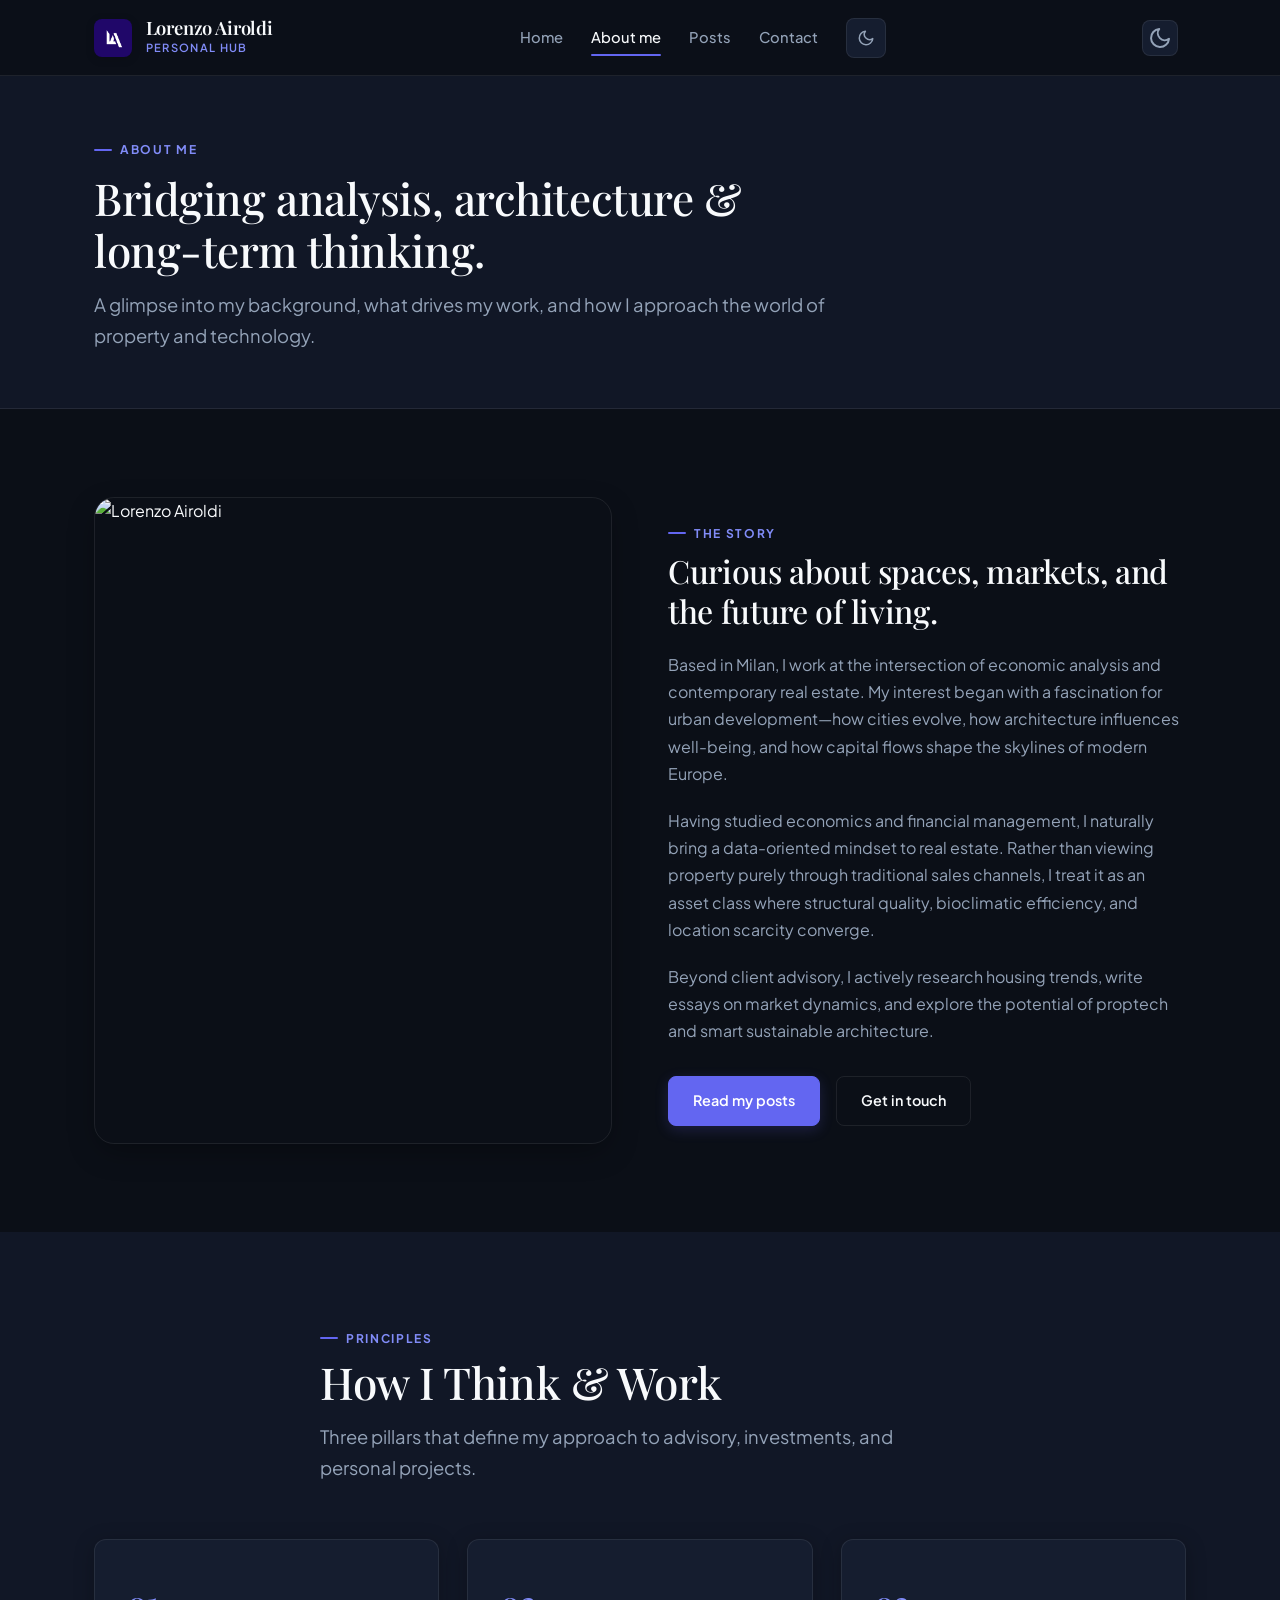
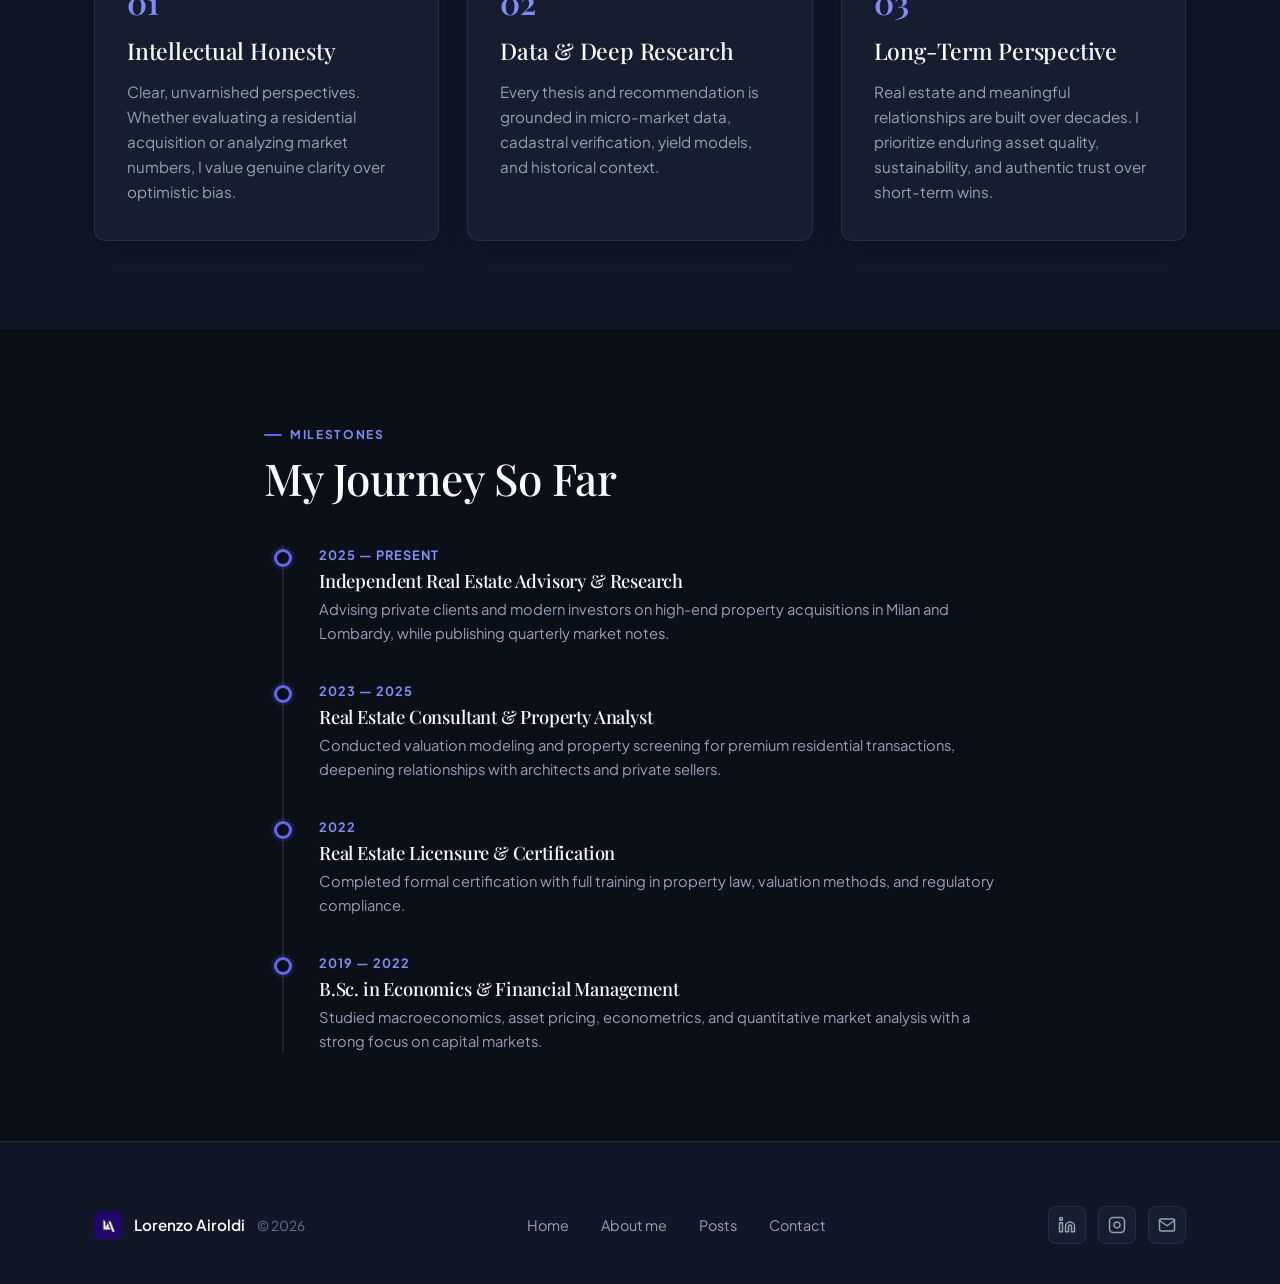
==== commit 99d7746e: "AG 2.0" ====
--- a/about.html
+++ b/about.html
@@ -1,17 +1,29 @@
 <!DOCTYPE html>
-<html lang="en">
+<html lang="en" data-theme="dark">
 <head>
   <meta charset="UTF-8">
   <meta name="viewport" content="width=device-width, initial-scale=1.0">
-  <title>About Lorenzo Airoldi | Real Estate Consultant & Strategic Advisor</title>
-  <meta name="description" content="Learn about Lorenzo Airoldi's analytical background, core advisory values, and modern fiduciary approach to real estate consulting.">
+  <title>About me | Lorenzo Airoldi</title>
+  <meta name="description" content="Learn about Lorenzo Airoldi — background, philosophy, real estate consulting, technology interests, and career journey.">
   <meta name="author" content="Lorenzo Airoldi">
+
+  <!-- Instant Theme Script -->
+  <script>
+    (function() {
+      const savedTheme = localStorage.getItem('theme') || 'dark';
+      document.documentElement.setAttribute('data-theme', savedTheme);
+    })();
+  </script>
 
   <!-- Open Graph -->
   <meta property="og:type" content="website">
-  <meta property="og:title" content="About Lorenzo Airoldi | Real Estate Consultant">
-  <meta property="og:description" content="Discover Lorenzo Airoldi's client-first philosophy, background, and analytical approach to the property market.">
+  <meta property="og:title" content="About me | Lorenzo Airoldi">
+  <meta property="og:description" content="Personal narrative, background, and philosophy of Lorenzo Airoldi.">
   <meta property="og:url" content="https://lorenzoairoldi27.github.io/about.html">
+  <meta property="og:image" content="assets/img/logo.png">
+
+  <!-- Favicon -->
+  <link rel="icon" type="image/png" href="assets/img/logo.png">
 
   <!-- Google Fonts -->
   <link rel="preconnect" href="https://fonts.googleapis.com">
@@ -29,10 +41,10 @@
   <header class="site-header">
     <div class="container header-inner">
       <a href="index.html" class="brand-logo" aria-label="Lorenzo Airoldi Home">
-        <div class="brand-monogram">LA</div>
-        <div class="brand-text">
+        <img src="assets/img/logo.png" alt="Lorenzo Airoldi Logo" class="brand-logo-img">
+        <div style="display:flex; flex-direction:column;">
           <span class="brand-name">Lorenzo Airoldi</span>
-          <span class="brand-title">Real Estate Advisory</span>
+          <span class="brand-tagline">Personal Hub</span>
         </div>
       </a>
 
@@ -40,42 +52,67 @@
       <nav class="nav-desktop" aria-label="Primary Navigation">
         <div class="nav-links">
           <a href="index.html" class="nav-link">Home</a>
-          <a href="about.html" class="nav-link active">About</a>
-          <a href="blog.html" class="nav-link">Market Insights</a>
+          <a href="about.html" class="nav-link active">About me</a>
+          <a href="posts.html" class="nav-link">Posts</a>
           <a href="contact.html" class="nav-link">Contact</a>
         </div>
-        <a href="contact.html" class="btn btn-primary">
-          Get in Touch
+
+        <button class="theme-toggle-btn" aria-label="Toggle dark and light mode">
+          <svg class="theme-icon-sun" viewBox="0 0 24 24" fill="none" stroke="currentColor" stroke-width="2" stroke-linecap="round" stroke-linejoin="round">
+            <circle cx="12" cy="12" r="5"></circle>
+            <line x1="12" y1="1" x2="12" y2="3"></line>
+            <line x1="12" y1="21" x2="12" y2="23"></line>
+            <line x1="4.22" y1="4.22" x2="5.64" y2="5.64"></line>
+            <line x1="18.36" y1="18.36" x2="19.78" y2="19.78"></line>
+            <line x1="1" y1="12" x2="3" y2="12"></line>
+            <line x1="21" y1="12" x2="23" y2="12"></line>
+            <line x1="4.22" y1="19.78" x2="5.64" y2="18.36"></line>
+            <line x1="18.36" y1="5.64" x2="19.78" y2="4.22"></line>
+          </svg>
+          <svg class="theme-icon-moon" viewBox="0 0 24 24" fill="none" stroke="currentColor" stroke-width="2" stroke-linecap="round" stroke-linejoin="round">
+            <path d="M21 12.79A9 9 0 1 1 11.21 3 7 7 0 0 0 21 12.79z"></path>
+          </svg>
+        </button>
+      </nav>
+
+      <!-- Mobile Controls -->
+      <div style="display:flex; align-items:center; gap:0.5rem;" class="mobile-toggle">
+        <button class="theme-toggle-btn" aria-label="Toggle dark and light mode" style="width:36px; height:36px;">
+          <svg class="theme-icon-sun" viewBox="0 0 24 24" fill="none" stroke="currentColor" stroke-width="2" stroke-linecap="round" stroke-linejoin="round">
+            <circle cx="12" cy="12" r="5"></circle>
+            <line x1="12" y1="1" x2="12" y2="3"></line>
+            <line x1="12" y1="21" x2="12" y2="23"></line>
+            <line x1="4.22" y1="4.22" x2="5.64" y2="5.64"></line>
+            <line x1="18.36" y1="18.36" x2="19.78" y2="19.78"></line>
+            <line x1="1" y1="12" x2="3" y2="12"></line>
+            <line x1="21" y1="12" x2="23" y2="12"></line>
+            <line x1="4.22" y1="19.78" x2="5.64" y2="18.36"></line>
+            <line x1="18.36" y1="5.64" x2="19.78" y2="4.22"></line>
+          </svg>
+          <svg class="theme-icon-moon" viewBox="0 0 24 24" fill="none" stroke="currentColor" stroke-width="2" stroke-linecap="round" stroke-linejoin="round">
+            <path d="M21 12.79A9 9 0 1 1 11.21 3 7 7 0 0 0 21 12.79z"></path>
+          </svg>
+        </button>
+        <button class="mobile-toggle" aria-label="Open mobile menu">
           <svg viewBox="0 0 24 24" fill="none" stroke="currentColor" stroke-width="2" stroke-linecap="round" stroke-linejoin="round">
-            <line x1="5" y1="12" x2="19" y2="12"></line>
-            <polyline points="12 5 19 12 12 19"></polyline>
-          </svg>
-        </a>
-      </nav>
-
-      <!-- Mobile Hamburger Button -->
-      <button class="mobile-toggle" aria-label="Open mobile menu">
-        <svg viewBox="0 0 24 24" fill="none" stroke="currentColor" stroke-width="2" stroke-linecap="round" stroke-linejoin="round">
-          <line x1="3" y1="12" x2="21" y2="12"></line>
-          <line x1="3" y1="6" x2="21" y2="6"></line>
-          <line x1="3" y1="18" x2="21" y2="18"></line>
-        </svg>
-      </button>
+            <line x1="3" y1="12" x2="21" y2="12"></line>
+            <line x1="3" y1="6" x2="21" y2="6"></line>
+            <line x1="3" y1="18" x2="21" y2="18"></line>
+          </svg>
+        </button>
+      </div>
     </div>
   </header>
 
-  <!-- Mobile Backdrop & Drawer -->
+  <!-- Mobile Drawer -->
   <div class="mobile-backdrop"></div>
   <aside class="mobile-menu" aria-label="Mobile Navigation Menu">
     <div class="mobile-menu-header">
       <div class="brand-logo">
-        <div class="brand-monogram">LA</div>
-        <div class="brand-text">
-          <span class="brand-name">Lorenzo Airoldi</span>
-          <span class="brand-title">Real Estate Advisory</span>
-        </div>
-      </div>
-      <button class="mobile-close-btn" aria-label="Close mobile menu" style="cursor:pointer; padding:0.5rem;">
+        <img src="assets/img/logo.png" alt="Lorenzo Airoldi Logo" class="brand-logo-img">
+        <span class="brand-name">Lorenzo Airoldi</span>
+      </div>
+      <button class="mobile-close-btn" aria-label="Close mobile menu" style="cursor:pointer; padding:0.5rem; color:var(--text-primary);">
         <svg width="24" height="24" viewBox="0 0 24 24" fill="none" stroke="currentColor" stroke-width="2" stroke-linecap="round" stroke-linejoin="round">
           <line x1="18" y1="6" x2="6" y2="18"></line>
           <line x1="6" y1="6" x2="18" y2="18"></line>
@@ -85,14 +122,14 @@
 
     <nav class="mobile-nav-links">
       <a href="index.html" class="mobile-nav-link">Home</a>
-      <a href="about.html" class="mobile-nav-link active">About Me</a>
-      <a href="blog.html" class="mobile-nav-link">Market Insights</a>
-      <a href="contact.html" class="mobile-nav-link">Contact & Booking</a>
+      <a href="about.html" class="mobile-nav-link active">About me</a>
+      <a href="posts.html" class="mobile-nav-link">Posts</a>
+      <a href="contact.html" class="mobile-nav-link">Contact</a>
     </nav>
 
-    <div class="mobile-menu-footer">
-      <a href="contact.html" class="btn btn-primary" style="width:100%;">Schedule a Consultation</a>
-      <div style="font-size:0.85rem; color:var(--color-slate-500); text-align:center;">
+    <div style="padding-top:1.5rem; border-top:1px solid var(--border-subtle); display:flex; flex-direction:column; gap:1rem;">
+      <a href="contact.html" class="btn btn-primary" style="width:100%;">Get in touch</a>
+      <div style="font-size:0.8rem; color:var(--text-muted); text-align:center;">
         Milano, Italy • contact@lorenzoairoldi.com
       </div>
     </div>
@@ -104,214 +141,146 @@
   <section class="page-header">
     <div class="container">
       <div class="page-header-content reveal">
-        <div class="text-eyebrow" style="color:var(--color-bronze);">Consultant Profile</div>
-        <h1 class="heading-1 text-white" style="margin-top:0.75rem; margin-bottom:1rem;">
-          A fresh, data-driven perspective on prime real estate.
+        <div class="text-eyebrow">About me</div>
+        <h1 class="heading-1" style="margin-top:0.75rem; margin-bottom:0.75rem;">
+          Bridging analysis, architecture & long-term thinking.
         </h1>
-        <p class="text-white-muted" style="font-size:1.15rem; line-height:1.7;">
-          Bridging financial rigor, architectural discernment, and modern client advocacy for buyers, sellers, and capital allocators.
+        <p class="text-lead">
+          A glimpse into my background, what drives my work, and how I approach the world of property and technology.
         </p>
       </div>
     </div>
   </section>
 
   <!-- =========================================================================
-       Bio & Narrative Section
-       ========================================================================= -->
-  <section class="section section-warm">
+       Personal Narrative & Bio
+       ========================================================================= -->
+  <section class="section">
     <div class="container">
-      <div class="bio-split">
+      <div class="grid-2" style="align-items:center; gap:3.5rem;">
         <div class="reveal">
-          <div class="bio-portrait-container">
-            <div class="bio-portrait">
-              <img 
-                src="https://images.unsplash.com/photo-1534528741775-53994a69daeb?auto=format&fit=crop&w=900&q=80" 
-                alt="Lorenzo Airoldi consulting in modern studio"
-              >
-            </div>
-            <div class="bio-portrait-frame"></div>
+          <img 
+            src="https://images.unsplash.com/photo-1507003211169-0a1dd7228f2d?auto=format&fit=crop&w=900&q=80" 
+            alt="Lorenzo Airoldi"
+            style="border-radius:var(--radius-lg); width:100%; aspect-ratio:4/5; object-fit:cover; box-shadow:var(--shadow-card); border:1px solid var(--border-card);"
+          >
+        </div>
+
+        <div class="reveal reveal-delay-1">
+          <div class="text-eyebrow">The Story</div>
+          <h2 class="heading-2" style="margin-top:0.5rem; margin-bottom:1.25rem;">
+            Curious about spaces, markets, and the future of living.
+          </h2>
+          <p style="color:var(--text-secondary); line-height:1.7; margin-bottom:1.25rem;">
+            Based in Milan, I work at the intersection of economic analysis and contemporary real estate. My interest began with a fascination for urban development—how cities evolve, how architecture influences well-being, and how capital flows shape the skylines of modern Europe.
+          </p>
+          <p style="color:var(--text-secondary); line-height:1.7; margin-bottom:1.25rem;">
+            Having studied economics and financial management, I naturally bring a data-oriented mindset to real estate. Rather than viewing property purely through traditional sales channels, I treat it as an asset class where structural quality, bioclimatic efficiency, and location scarcity converge.
+          </p>
+          <p style="color:var(--text-secondary); line-height:1.7; margin-bottom:2rem;">
+            Beyond client advisory, I actively research housing trends, write essays on market dynamics, and explore the potential of proptech and smart sustainable architecture.
+          </p>
+
+          <div style="display:flex; gap:1rem; flex-wrap:wrap;">
+            <a href="posts.html" class="btn btn-primary">Read my posts</a>
+            <a href="contact.html" class="btn btn-secondary">Get in touch</a>
           </div>
         </div>
-
-        <div class="reveal reveal-delay-2">
-          <div class="text-eyebrow">Professional Background</div>
-          <h2 class="heading-2" style="margin-top:0.75rem; margin-bottom:1.5rem;">
-            Real estate advisory built on intellectual honesty and fiduciary commitment.
-          </h2>
-          <p class="text-lead" style="margin-bottom:1.25rem;">
-            I founded my advisory practice with a clear observation: traditional real estate agencies often focus on quick transactional turnover rather than long-term asset alignment.
-          </p>
-          <p style="color:var(--color-slate-600); margin-bottom:1.25rem; line-height:1.75;">
-            With a background grounded in quantitative economics and international business, I approach real estate as both an architectural living sanctuary and a strategic financial pillar. My role is not to "sell" you a property, but to uncover asymmetrical opportunities, stress-test pricing assumptions, and ensure complete peace of mind.
-          </p>
-          <p style="color:var(--color-slate-600); margin-bottom:2rem; line-height:1.75;">
-            Operating across Milan, Lake Como, and prime European residential markets, I partner with discerning private individuals, tech entrepreneurs, and family offices who value efficiency, discretion, and analytical depth.
-          </p>
-
-          <div style="display:flex; gap:1.25rem; flex-wrap:wrap;">
-            <a href="contact.html" class="btn btn-primary">
-              Book a Strategy Session
-              <svg viewBox="0 0 24 24" fill="none" stroke="currentColor" stroke-width="2"><polyline points="9 18 15 12 9 6"></polyline></svg>
-            </a>
-            <a href="blog.html" class="btn btn-secondary">
-              Read My Market Analyses
-            </a>
+      </div>
+    </div>
+  </section>
+
+  <!-- =========================================================================
+       Core Principles
+       ========================================================================= -->
+  <section class="section section-alt">
+    <div class="container">
+      <div class="text-center reveal" style="max-width:640px; margin:0 auto 3.5rem;">
+        <div class="text-eyebrow">Principles</div>
+        <h2 class="heading-1" style="margin-top:0.5rem; margin-bottom:0.75rem;">How I Think & Work</h2>
+        <p class="text-lead">
+          Three pillars that define my approach to advisory, investments, and personal projects.
+        </p>
+      </div>
+
+      <div class="grid-3">
+        <div class="card reveal reveal-delay-1">
+          <div>
+            <div style="font-family:var(--font-serif); font-size:2rem; font-weight:600; color:var(--accent-light); margin-bottom:0.5rem;">01</div>
+            <h3 class="heading-3" style="margin-bottom:0.75rem;">Intellectual Honesty</h3>
+            <p style="color:var(--text-secondary); font-size:0.95rem; line-height:1.65;">
+              Clear, unvarnished perspectives. Whether evaluating a residential acquisition or analyzing market numbers, I value genuine clarity over optimistic bias.
+            </p>
           </div>
         </div>
+
+        <div class="card reveal reveal-delay-2">
+          <div>
+            <div style="font-family:var(--font-serif); font-size:2rem; font-weight:600; color:var(--accent-light); margin-bottom:0.5rem;">02</div>
+            <h3 class="heading-3" style="margin-bottom:0.75rem;">Data & Deep Research</h3>
+            <p style="color:var(--text-secondary); font-size:0.95rem; line-height:1.65;">
+              Every thesis and recommendation is grounded in micro-market data, cadastral verification, yield models, and historical context.
+            </p>
+          </div>
+        </div>
+
+        <div class="card reveal reveal-delay-3">
+          <div>
+            <div style="font-family:var(--font-serif); font-size:2rem; font-weight:600; color:var(--accent-light); margin-bottom:0.5rem;">03</div>
+            <h3 class="heading-3" style="margin-bottom:0.75rem;">Long-Term Perspective</h3>
+            <p style="color:var(--text-secondary); font-size:0.95rem; line-height:1.65;">
+              Real estate and meaningful relationships are built over decades. I prioritize enduring asset quality, sustainability, and authentic trust over short-term wins.
+            </p>
+          </div>
+        </div>
       </div>
     </div>
   </section>
 
   <!-- =========================================================================
-       Core Values / 3-Part Approach
-       ========================================================================= -->
-  <section class="section section-light">
-    <div class="container">
-      <div class="section-heading-wrapper text-center reveal">
-        <div class="text-eyebrow">The Foundation</div>
-        <h2 class="heading-1" style="margin-top:0.75rem; margin-bottom:1rem;">
-          Core Pillars of My Practice
-        </h2>
-        <p class="text-lead" style="max-width:620px; margin:0 auto;">
-          Three fundamental principles guiding every client relationship, market assessment, and transaction negotiation.
-        </p>
-      </div>
-
-      <div class="values-grid">
-        <!-- Value 1 -->
-        <div class="value-card reveal reveal-delay-1">
-          <div class="value-number">01</div>
-          <h3 class="heading-3" style="margin-bottom:0.85rem;">Uncompromising Transparency</h3>
-          <p style="color:var(--color-slate-600); line-height:1.65; font-size:0.95rem;">
-            No hidden interests, inflated valuations, or aggressive sales tactics. If a property carries regulatory bottlenecks, structural liabilities, or unfavorable market yields, you will be the first to know.
-          </p>
-        </div>
-
-        <!-- Value 2 -->
-        <div class="value-card reveal reveal-delay-2">
-          <div class="value-number">02</div>
-          <h3 class="heading-3" style="margin-bottom:0.85rem;">Quantitative Intelligence</h3>
-          <p style="color:var(--color-slate-600); line-height:1.65; font-size:0.95rem;">
-            Every acquisition strategy is backed by neighborhood-level data, historical micro-trends, capital appreciation models, and deep comparative market pricing metrics.
-          </p>
-        </div>
-
-        <!-- Value 3 -->
-        <div class="value-card reveal reveal-delay-3">
-          <div class="value-number">03</div>
-          <h3 class="heading-3" style="margin-bottom:0.85rem;">Tailored Long-Term Strategy</h3>
-          <p style="color:var(--color-slate-600); line-height:1.65; font-size:0.95rem;">
-            Real estate is rarely a one-time event. I build lasting advisory partnerships, aligning property decisions with your family’s generational goals, tax optimization, and lifestyle evolution.
-          </p>
-        </div>
-      </div>
-    </div>
-  </section>
-
-  <!-- =========================================================================
-       Advisory Framework (Step-by-Step)
-       ========================================================================= -->
-  <section class="section section-warm">
-    <div class="container">
-      <div class="section-heading-wrapper text-center reveal">
-        <div class="text-eyebrow">The Process</div>
-        <h2 class="heading-1" style="margin-top:0.75rem; margin-bottom:1rem;">
-          How We Work Together
-        </h2>
-        <p class="text-lead" style="max-width:640px; margin:0 auto;">
-          A structured, friction-free roadmap designed to respect your time and maximize acquisition precision.
-        </p>
-      </div>
-
-      <div class="grid-4" style="margin-top:3.5rem;">
-        <div class="service-card reveal reveal-delay-1" style="background-color:var(--color-white);">
-          <div style="font-family:var(--font-serif); font-size:1.75rem; color:var(--color-bronze); margin-bottom:1rem; font-weight:600;">Phase 01</div>
-          <h3 class="service-title">Discovery & Calibration</h3>
-          <p class="service-desc">
-            In-depth initial consultation to map your lifestyle priorities, spatial requirements, budget parameters, and long-term liquidity horizon.
-          </p>
-        </div>
-
-        <div class="service-card reveal reveal-delay-2" style="background-color:var(--color-white);">
-          <div style="font-family:var(--font-serif); font-size:1.75rem; color:var(--color-bronze); margin-bottom:1rem; font-weight:600;">Phase 02</div>
-          <h3 class="service-title">Screening & Due Diligence</h3>
-          <p class="service-desc">
-            Exhaustive market scanning including on-market and off-market private portfolios, accompanied by technical, cadastral, and zoning audits.
-          </p>
-        </div>
-
-        <div class="service-card reveal reveal-delay-3" style="background-color:var(--color-white);">
-          <div style="font-family:var(--font-serif); font-size:1.75rem; color:var(--color-bronze); margin-bottom:1rem; font-weight:600;">Phase 03</div>
-          <h3 class="service-title">Strategic Negotiation</h3>
-          <p class="service-desc">
-            Data-backed valuation modeling used to negotiate optimal pricing, customized conditions of purchase, and timeline safeguards.
-          </p>
-        </div>
-
-        <div class="service-card reveal reveal-delay-4" style="background-color:var(--color-white);">
-          <div style="font-family:var(--font-serif); font-size:1.75rem; color:var(--color-bronze); margin-bottom:1rem; font-weight:600;">Phase 04</div>
-          <h3 class="service-title">Concierge Closing</h3>
-          <p class="service-desc">
-            Seamless coordination with notary officers, legal counsel, interior architects, and property management specialists post-closing.
-          </p>
-        </div>
-      </div>
-    </div>
-  </section>
-
-  <!-- =========================================================================
-       Credentials & Milestones
-       ========================================================================= -->
-  <section class="section section-light">
+       Timeline & Journey
+       ========================================================================= -->
+  <section class="section">
     <div class="container container-narrow">
-      <div class="section-heading-wrapper text-center reveal">
-        <div class="text-eyebrow">Track Record</div>
-        <h2 class="heading-1" style="margin-top:0.75rem; margin-bottom:1rem;">
-          Credentials & Career Milestones
-        </h2>
-        <p class="text-lead">
-          A trajectory shaped by financial analytical discipline, certified regulatory licensing, and high-value advisory mandates.
-        </p>
+      <div class="reveal" style="margin-bottom:2.5rem;">
+        <div class="text-eyebrow">Milestones</div>
+        <h2 class="heading-1" style="margin-top:0.5rem;">My Journey So Far</h2>
       </div>
 
       <div class="timeline reveal">
-        <!-- Milestone 1 -->
         <div class="timeline-item">
           <div class="timeline-dot"></div>
           <div class="timeline-year">2025 — Present</div>
-          <h3 class="timeline-title">Independent Real Estate Advisory & Capital Consulting</h3>
+          <h3 class="timeline-title">Independent Real Estate Advisory & Research</h3>
           <p class="timeline-desc">
-            Serving private clients, tech leaders, and international buyers across Milan, Lombardy, and Southern Switzerland with bespoke acquisition and portfolio strategy.
-          </p>
-        </div>
-
-        <!-- Milestone 2 -->
+            Advising private clients and modern investors on high-end property acquisitions in Milan and Lombardy, while publishing quarterly market notes.
+          </p>
+        </div>
+
         <div class="timeline-item">
           <div class="timeline-dot"></div>
           <div class="timeline-year">2023 — 2025</div>
-          <h3 class="timeline-title">Senior Property Consultant & Market Analyst</h3>
+          <h3 class="timeline-title">Real Estate Consultant & Property Analyst</h3>
           <p class="timeline-desc">
-            Managed prime residential portfolios exceeding €30M in aggregate value, producing quarterly institutional intelligence reports on urban asset classes.
-          </p>
-        </div>
-
-        <!-- Milestone 3 -->
+            Conducted valuation modeling and property screening for premium residential transactions, deepening relationships with architects and private sellers.
+          </p>
+        </div>
+
         <div class="timeline-item">
           <div class="timeline-dot"></div>
           <div class="timeline-year">2022</div>
-          <h3 class="timeline-title">Certified Real Estate Brokerage & Legal Licensing</h3>
+          <h3 class="timeline-title">Real Estate Licensure & Certification</h3>
           <p class="timeline-desc">
-            Completed formal certification with full accreditation in real estate contract law, cadastral compliance, and property valuation standards.
-          </p>
-        </div>
-
-        <!-- Milestone 4 -->
+            Completed formal certification with full training in property law, valuation methods, and regulatory compliance.
+          </p>
+        </div>
+
         <div class="timeline-item">
           <div class="timeline-dot"></div>
           <div class="timeline-year">2019 — 2022</div>
           <h3 class="timeline-title">B.Sc. in Economics & Financial Management</h3>
           <p class="timeline-desc">
-            Graduated with honors, focusing on macroeconomics, asset valuation, econometrics, and quantitative market trend analysis.
+            Studied macroeconomics, asset pricing, econometrics, and quantitative market analysis with a strong focus on capital markets.
           </p>
         </div>
       </div>
@@ -319,127 +288,43 @@
   </section>
 
   <!-- =========================================================================
-       Closing CTA Banner
-       ========================================================================= -->
-  <section class="section section-warm">
-    <div class="container">
-      <div class="cta-banner reveal">
-        <div class="cta-grid">
-          <div>
-            <div class="badge badge-dark" style="margin-bottom:1rem;">Direct Partnership</div>
-            <h2 class="heading-1 text-white" style="margin-bottom:1rem;">
-              Ready to elevate your property acquisition experience?
-            </h2>
-            <p class="text-white-muted" style="font-size:1.05rem; line-height:1.6;">
-              Whether you have a specific property in mind or are starting your market exploration, let's schedule an introductory strategy conversation.
-            </p>
-          </div>
-          <div class="cta-actions">
-            <a href="contact.html" class="btn btn-primary" style="padding:1rem 2.25rem; font-size:1rem;">
-              Get in Touch
-              <svg viewBox="0 0 24 24" fill="none" stroke="currentColor" stroke-width="2" stroke-linecap="round" stroke-linejoin="round">
-                <line x1="5" y1="12" x2="19" y2="12"></line>
-                <polyline points="12 5 19 12 12 19"></polyline>
-              </svg>
-            </a>
-            <span style="font-size:0.85rem; color:rgba(255,255,255,0.6);">Discreet • Professional • Tailored</span>
-          </div>
-        </div>
-      </div>
-    </div>
-  </section>
-
-  <!-- =========================================================================
-       Global Footer
+       Footer
        ========================================================================= -->
   <footer class="site-footer">
-    <div class="container">
-      <div class="footer-grid">
-        <div class="footer-brand">
-          <div class="brand-logo" style="color:var(--color-white);">
-            <div class="brand-monogram" style="background-color:var(--color-bronze); color:var(--color-white);">LA</div>
-            <div class="brand-text">
-              <span class="brand-name text-white">Lorenzo Airoldi</span>
-              <span class="brand-title" style="color:var(--color-bronze);">Real Estate Advisory</span>
-            </div>
-          </div>
-          <p>
-            Bespoke real estate consultancy providing data-driven market intelligence, acquisition strategy, and discreet representation.
-          </p>
-        </div>
-
-        <div>
-          <div class="footer-heading">Navigation</div>
-          <div class="footer-nav">
-            <a href="index.html" class="footer-link">Home</a>
-            <a href="about.html" class="footer-link">About Lorenzo</a>
-            <a href="blog.html" class="footer-link">Market Insights</a>
-            <a href="contact.html" class="footer-link">Private Consultation</a>
-          </div>
-        </div>
-
-        <div>
-          <div class="footer-heading">Advisory Services</div>
-          <div class="footer-nav">
-            <a href="about.html" class="footer-link">Prime Residential Search</a>
-            <a href="about.html" class="footer-link">Portfolio Modeling</a>
-            <a href="about.html" class="footer-link">Off-Market Acquisitions</a>
-            <a href="about.html" class="footer-link">Relocation Concierge</a>
-          </div>
-        </div>
-
-        <div>
-          <div class="footer-heading">Quarterly Briefing</div>
-          <p style="font-size:0.85rem; color:var(--color-slate-400); margin-bottom:1rem;">
-            Receive curated market analysis and macro property forecasts directly in your inbox.
-          </p>
-          <form class="newsletter-form" style="display:flex; gap:0.5rem; margin-bottom:1.25rem;">
-            <input 
-              type="email" 
-              placeholder="Your email address" 
-              required 
-              style="background:rgba(255,255,255,0.06); border:1px solid rgba(255,255,255,0.15); padding:0.6rem 0.9rem; border-radius:var(--radius-sm); color:var(--color-white); font-size:0.85rem; flex:1;"
-            >
-            <button type="submit" class="btn btn-primary" style="padding:0.6rem 1rem;" aria-label="Subscribe to newsletter">
-              <svg viewBox="0 0 24 24" fill="none" stroke="currentColor" stroke-width="2" stroke-linecap="round" stroke-linejoin="round">
-                <line x1="22" y1="2" x2="11" y2="13"></line>
-                <polygon points="22 2 15 22 11 13 2 9 22 2"></polygon>
-              </svg>
-            </button>
-          </form>
-
-          <div class="footer-socials">
-            <a href="https://linkedin.com" target="_blank" rel="noopener noreferrer" class="social-icon-btn" aria-label="LinkedIn Profile">
-              <svg viewBox="0 0 24 24" fill="none" stroke="currentColor" stroke-width="2" stroke-linecap="round" stroke-linejoin="round">
-                <path d="M16 8a6 6 0 0 1 6 6v7h-4v-7a2 2 0 0 0-2-2 2 2 0 0 0-2 2v7h-4v-7a6 6 0 0 1 6-6z"></path>
-                <rect x="2" y="9" width="4" height="12"></rect>
-                <circle cx="4" cy="4" r="2"></circle>
-              </svg>
-            </a>
-            <a href="https://instagram.com" target="_blank" rel="noopener noreferrer" class="social-icon-btn" aria-label="Instagram Profile">
-              <svg viewBox="0 0 24 24" fill="none" stroke="currentColor" stroke-width="2" stroke-linecap="round" stroke-linejoin="round">
-                <rect x="2" y="2" width="20" height="20" rx="5" ry="5"></rect>
-                <path d="M16 11.37A4 4 0 1 1 12.63 8 4 4 0 0 1 16 11.37z"></path>
-                <line x1="17.5" y1="6.5" x2="17.51" y2="6.5"></line>
-              </svg>
-            </a>
-            <a href="mailto:contact@lorenzoairoldi.com" class="social-icon-btn" aria-label="Direct Email">
-              <svg viewBox="0 0 24 24" fill="none" stroke="currentColor" stroke-width="2" stroke-linecap="round" stroke-linejoin="round">
-                <path d="M4 4h16c1.1 0 2 .9 2 2v12c0 1.1-.9 2-2 2H4c-1.1 0-2-.9-2-2V6c0-1.1.9-2 2-2z"></path>
-                <polyline points="22,6 12,13 2,6"></polyline>
-              </svg>
-            </a>
-          </div>
-        </div>
-      </div>
-
-      <div class="footer-bottom">
-        <div>© 2026 Lorenzo Airoldi Real Estate Advisory. All rights reserved.</div>
-        <div style="display:flex; gap:1.5rem;">
-          <a href="#" style="color:inherit;">Privacy Policy</a>
-          <a href="#" style="color:inherit;">Terms of Advisory</a>
-          <a href="#" style="color:inherit;">Cookie Preferences</a>
-        </div>
+    <div class="container footer-inner">
+      <div style="display:flex; align-items:center; gap:0.75rem;">
+        <img src="assets/img/logo.png" alt="Lorenzo Airoldi Logo" style="width:28px; height:28px; border-radius:6px;">
+        <span style="font-weight:600; color:var(--text-primary); font-size:0.95rem;">Lorenzo Airoldi</span>
+        <span style="color:var(--text-muted); font-size:0.85rem;">© 2026</span>
+      </div>
+
+      <div class="footer-nav">
+        <a href="index.html" class="footer-link">Home</a>
+        <a href="about.html" class="footer-link">About me</a>
+        <a href="posts.html" class="footer-link">Posts</a>
+        <a href="contact.html" class="footer-link">Contact</a>
+      </div>
+
+      <div class="footer-socials">
+        <a href="https://linkedin.com" target="_blank" rel="noopener noreferrer" class="social-icon-btn" aria-label="LinkedIn">
+          <svg viewBox="0 0 24 24" fill="none" stroke="currentColor" stroke-width="2" stroke-linecap="round" stroke-linejoin="round">
+            <path d="M16 8a6 6 0 0 1 6 6v7h-4v-7a2 2 0 0 0-2-2 2 2 0 0 0-2 2v7h-4v-7a6 6 0 0 1 6-6z"></path>
+            <rect x="2" y="9" width="4" height="12"></rect>
+            <circle cx="4" cy="4" r="2"></circle>
+          </svg>
+        </a>
+        <a href="https://instagram.com" target="_blank" rel="noopener noreferrer" class="social-icon-btn" aria-label="Instagram">
+          <svg viewBox="0 0 24 24" fill="none" stroke="currentColor" stroke-width="2" stroke-linecap="round" stroke-linejoin="round">
+            <rect x="2" y="2" width="20" height="20" rx="5" ry="5"></rect>
+            <path d="M16 11.37A4 4 0 1 1 12.63 8 4 4 0 0 1 16 11.37z"></path>
+          </svg>
+        </a>
+        <a href="mailto:contact@lorenzoairoldi.com" class="social-icon-btn" aria-label="Email">
+          <svg viewBox="0 0 24 24" fill="none" stroke="currentColor" stroke-width="2" stroke-linecap="round" stroke-linejoin="round">
+            <path d="M4 4h16c1.1 0 2 .9 2 2v12c0 1.1-.9 2-2 2H4c-1.1 0-2-.9-2-2V6c0-1.1.9-2 2-2z"></path>
+            <polyline points="22,6 12,13 2,6"></polyline>
+          </svg>
+        </a>
       </div>
     </div>
   </footer>
@@ -448,4 +333,3 @@
   <script src="js/main.js"></script>
 </body>
 </html>
-
--- a/css/style.css
+++ b/css/style.css
@@ -1,62 +1,88 @@
 /* ==========================================================================
-   LORENZO AIROLDI | MODERN REAL ESTATE CONSULTING
-   Design System & Master Stylesheet
+   LORENZO AIROLDI | PERSONAL WEBSITE & BRAND
+   Design System, Dark/Light Themes & Micro-Interactions
    ========================================================================== */
 
 /* --------------------------------------------------------------------------
-   1. CSS Custom Properties / Design Tokens
+   1. Theme Custom Properties
    -------------------------------------------------------------------------- */
 :root {
-  /* Color Palette */
-  --color-slate-900: #0F172A;
-  --color-slate-800: #1E293B;
-  --color-slate-700: #334155;
-  --color-slate-600: #475569;
-  --color-slate-500: #64748B;
-  --color-slate-400: #94A3B8;
-  --color-slate-300: #CBD5E1;
-  --color-slate-200: #E2E8F0;
-  --color-slate-100: #F1F5F9;
-  --color-slate-50:  #F8FAFC;
+  /* Common Brand Tokens */
+  --font-serif: 'Playfair Display', 'Cormorant Garamond', Georgia, serif;
+  --font-sans: 'Plus Jakarta Sans', -apple-system, BlinkMacSystemFont, 'Segoe UI', Roboto, sans-serif;
   
-  --color-warm-bg:   #FAF8F5;
-  --color-white:     #FFFFFF;
-  
-  /* Brand Accents */
-  --color-bronze:       #9A7B4F;
-  --color-bronze-hover: #83653A;
-  --color-bronze-light: #F4EFEA;
-  --color-bronze-glow:  rgba(154, 123, 79, 0.15);
-  
-  --color-olive:       #4A5D4E;
-  --color-olive-hover: #3B4B3F;
-  --color-olive-light: #EEF2EF;
-
-  /* Typography */
-  --font-serif: 'Playfair Display', 'Cormorant Garamond', Georgia, serif;
-  --font-sans:  'Plus Jakarta Sans', -apple-system, BlinkMacSystemFont, 'Segoe UI', Roboto, sans-serif;
-  
-  /* Radii */
-  --radius-sm: 4px;
-  --radius-md: 8px;
-  --radius-lg: 16px;
-  --radius-xl: 24px;
+  --radius-xs: 4px;
+  --radius-sm: 8px;
+  --radius-md: 12px;
+  --radius-lg: 20px;
   --radius-full: 9999px;
 
-  /* Shadows */
-  --shadow-subtle: 0 2px 10px rgba(15, 23, 42, 0.03);
-  --shadow-card:   0 10px 30px -5px rgba(15, 23, 42, 0.05), 0 2px 6px -2px rgba(15, 23, 42, 0.02);
-  --shadow-hover:  0 20px 40px -10px rgba(15, 23, 42, 0.10), 0 8px 16px -4px rgba(15, 23, 42, 0.04);
-  --shadow-deep:   0 25px 50px -12px rgba(15, 23, 42, 0.25);
-  
-  /* Transitions */
+  --max-width: 1140px;
+  --header-height: 76px;
+
   --transition-fast: 0.2s cubic-bezier(0.16, 1, 0.3, 1);
   --transition-smooth: 0.35s cubic-bezier(0.16, 1, 0.3, 1);
   --transition-slow: 0.6s cubic-bezier(0.16, 1, 0.3, 1);
-
-  /* Layout Containers */
-  --max-width: 1200px;
-  --header-height: 80px;
+}
+
+/* Dark Theme (Default) */
+:root,
+[data-theme="dark"] {
+  --bg-primary: #0B0F17;
+  --bg-secondary: #111726;
+  --bg-card: #151D2F;
+  --bg-card-hover: #1A243A;
+  --bg-input: #111726;
+  --header-bg: rgba(11, 15, 23, 0.85);
+
+  --border-subtle: rgba(255, 255, 255, 0.08);
+  --border-card: rgba(255, 255, 255, 0.08);
+  --border-hover: rgba(99, 102, 241, 0.4);
+
+  --text-primary: #F8FAFC;
+  --text-secondary: #94A3B8;
+  --text-muted: #64748B;
+  --text-inverse: #0B0F17;
+
+  /* Vibrant Indigo / Violet Accent matching the brand logo */
+  --accent: #6366F1;
+  --accent-hover: #4F46E5;
+  --accent-light: #818CF8;
+  --accent-glow: rgba(99, 102, 241, 0.2);
+  --accent-subtle: rgba(99, 102, 241, 0.12);
+
+  --shadow-subtle: 0 4px 20px rgba(0, 0, 0, 0.25);
+  --shadow-card: 0 10px 30px -5px rgba(0, 0, 0, 0.35);
+  --shadow-hover: 0 20px 40px -10px rgba(0, 0, 0, 0.5), 0 0 25px rgba(99, 102, 241, 0.15);
+}
+
+/* Light Theme */
+[data-theme="light"] {
+  --bg-primary: #F8FAFC;
+  --bg-secondary: #F1F5F9;
+  --bg-card: #FFFFFF;
+  --bg-card-hover: #FAFBFD;
+  --bg-input: #F8FAFC;
+  --header-bg: rgba(248, 250, 252, 0.88);
+
+  --border-subtle: rgba(15, 23, 42, 0.08);
+  --border-card: rgba(15, 23, 42, 0.08);
+  --border-hover: rgba(79, 70, 229, 0.35);
+
+  --text-primary: #0F172A;
+  --text-secondary: #475569;
+  --text-muted: #94A3B8;
+  --text-inverse: #FFFFFF;
+
+  --accent: #4F46E5;
+  --accent-hover: #4338CA;
+  --accent-light: #6366F1;
+  --accent-glow: rgba(79, 70, 229, 0.15);
+  --accent-subtle: rgba(79, 70, 229, 0.08);
+
+  --shadow-subtle: 0 4px 15px rgba(15, 23, 42, 0.04);
+  --shadow-card: 0 10px 30px -5px rgba(15, 23, 42, 0.06);
+  --shadow-hover: 0 20px 40px -10px rgba(15, 23, 42, 0.12), 0 0 20px rgba(79, 70, 229, 0.08);
 }
 
 /* --------------------------------------------------------------------------
@@ -78,12 +104,13 @@
 }
 
 body {
-  background-color: var(--color-warm-bg);
-  color: var(--color-slate-800);
+  background-color: var(--bg-primary);
+  color: var(--text-primary);
   min-height: 100vh;
   display: flex;
   flex-direction: column;
   overflow-x: hidden;
+  transition: background-color var(--transition-smooth), color var(--transition-smooth);
 }
 
 img {
@@ -95,7 +122,7 @@
 a {
   color: inherit;
   text-decoration: none;
-  transition: color var(--transition-fast);
+  transition: color var(--transition-fast), opacity var(--transition-fast);
 }
 
 button, input, select, textarea {
@@ -118,34 +145,34 @@
   font-family: var(--font-serif);
   font-weight: 500;
   line-height: 1.2;
-  color: var(--color-slate-900);
+  color: var(--text-primary);
   letter-spacing: -0.01em;
 }
 
 .heading-display {
-  font-size: clamp(2.5rem, 5.5vw, 4.25rem);
+  font-size: clamp(2.4rem, 5vw, 3.8rem);
   font-weight: 500;
-  line-height: 1.1;
+  line-height: 1.15;
   letter-spacing: -0.02em;
 }
 
 .heading-1 {
-  font-size: clamp(2.25rem, 4vw, 3.25rem);
-  line-height: 1.15;
+  font-size: clamp(2rem, 3.5vw, 2.75rem);
+  line-height: 1.2;
 }
 
 .heading-2 {
-  font-size: clamp(1.75rem, 3vw, 2.5rem);
+  font-size: clamp(1.5rem, 2.5vw, 2rem);
   line-height: 1.25;
 }
 
 .heading-3 {
-  font-size: clamp(1.25rem, 2vw, 1.75rem);
+  font-size: clamp(1.2rem, 1.8vw, 1.5rem);
   line-height: 1.35;
 }
 
 .heading-4 {
-  font-size: 1.15rem;
+  font-size: 1.1rem;
   line-height: 1.4;
 }
 
@@ -154,8 +181,8 @@
   font-size: 0.75rem;
   font-weight: 700;
   text-transform: uppercase;
-  letter-spacing: 0.15em;
-  color: var(--color-bronze);
+  letter-spacing: 0.14em;
+  color: var(--accent-light);
   display: inline-flex;
   align-items: center;
   gap: 0.5rem;
@@ -164,28 +191,21 @@
 .text-eyebrow::before {
   content: '';
   display: inline-block;
-  width: 24px;
-  height: 1.5px;
-  background-color: var(--color-bronze);
+  width: 18px;
+  height: 2px;
+  background-color: var(--accent);
+  border-radius: 2px;
 }
 
 .text-lead {
   font-size: 1.15rem;
   line-height: 1.7;
-  color: var(--color-slate-600);
+  color: var(--text-secondary);
   font-weight: 400;
 }
 
 .text-muted {
-  color: var(--color-slate-500);
-}
-
-.text-white {
-  color: var(--color-white) !important;
-}
-
-.text-white-muted {
-  color: rgba(255, 255, 255, 0.75) !important;
+  color: var(--text-muted);
 }
 
 /* --------------------------------------------------------------------------
@@ -201,54 +221,34 @@
 }
 
 .container-narrow {
-  max-width: 860px;
+  max-width: 800px;
 }
 
 .section {
-  padding-top: 6rem;
-  padding-bottom: 6rem;
+  padding-top: 5.5rem;
+  padding-bottom: 5.5rem;
   position: relative;
 }
 
 .section-sm {
-  padding-top: 4rem;
-  padding-bottom: 4rem;
-}
-
-.section-dark {
-  background-color: var(--color-slate-900);
-  color: var(--color-white);
-}
-
-.section-slate {
-  background-color: var(--color-slate-800);
-  color: var(--color-white);
-}
-
-.section-light {
-  background-color: var(--color-slate-50);
-}
-
-.section-warm {
-  background-color: var(--color-warm-bg);
+  padding-top: 3.5rem;
+  padding-bottom: 3.5rem;
+}
+
+.section-alt {
+  background-color: var(--bg-secondary);
 }
 
 .grid-2 {
   display: grid;
   grid-template-columns: repeat(2, 1fr);
-  gap: 2.5rem;
+  gap: 2rem;
 }
 
 .grid-3 {
   display: grid;
   grid-template-columns: repeat(3, 1fr);
-  gap: 2rem;
-}
-
-.grid-4 {
-  display: grid;
-  grid-template-columns: repeat(4, 1fr);
-  gap: 1.5rem;
+  gap: 1.75rem;
 }
 
 .flex {
@@ -267,27 +267,17 @@
   justify-content: space-between;
 }
 
-.flex-col {
-  display: flex;
-  flex-direction: column;
-}
-
-.gap-sm { gap: 0.75rem; }
-.gap-md { gap: 1.5rem; }
-.gap-lg { gap: 2.5rem; }
-
-/* --------------------------------------------------------------------------
-   5. Buttons & Badges
+/* --------------------------------------------------------------------------
+   5. Buttons, Badges & Theme Toggle
    -------------------------------------------------------------------------- */
 .btn {
   display: inline-flex;
   align-items: center;
   justify-content: center;
   gap: 0.6rem;
-  padding: 0.85rem 1.75rem;
+  padding: 0.75rem 1.5rem;
   font-size: 0.9rem;
   font-weight: 600;
-  letter-spacing: 0.02em;
   border-radius: var(--radius-sm);
   cursor: pointer;
   transition: all var(--transition-smooth);
@@ -307,60 +297,36 @@
 }
 
 .btn-primary {
-  background-color: var(--color-bronze);
-  color: var(--color-white);
-  border: 1px solid var(--color-bronze);
-  box-shadow: 0 4px 14px rgba(154, 123, 79, 0.25);
+  background-color: var(--accent);
+  color: #FFFFFF;
+  border: 1px solid var(--accent);
+  box-shadow: 0 4px 14px var(--accent-glow);
 }
 
 .btn-primary:hover {
-  background-color: var(--color-bronze-hover);
-  border-color: var(--color-bronze-hover);
-  box-shadow: 0 6px 20px rgba(154, 123, 79, 0.35);
-  transform: translateY(-1px);
-}
-
-.btn-dark {
-  background-color: var(--color-slate-900);
-  color: var(--color-white);
-  border: 1px solid var(--color-slate-900);
-}
-
-.btn-dark:hover {
-  background-color: var(--color-slate-800);
-  border-color: var(--color-slate-800);
-  transform: translateY(-1px);
+  background-color: var(--accent-hover);
+  border-color: var(--accent-hover);
+  box-shadow: 0 6px 20px var(--accent-glow);
+  transform: translateY(-2px);
 }
 
 .btn-secondary {
   background-color: transparent;
-  color: var(--color-slate-800);
-  border: 1px solid var(--color-slate-300);
+  color: var(--text-primary);
+  border: 1px solid var(--border-card);
 }
 
 .btn-secondary:hover {
-  border-color: var(--color-slate-800);
-  background-color: rgba(30, 41, 59, 0.04);
-  transform: translateY(-1px);
-}
-
-.btn-secondary-light {
-  background-color: transparent;
-  color: var(--color-white);
-  border: 1px solid rgba(255, 255, 255, 0.3);
-}
-
-.btn-secondary-light:hover {
-  border-color: var(--color-white);
-  background-color: rgba(255, 255, 255, 0.1);
-  transform: translateY(-1px);
+  border-color: var(--accent);
+  background-color: var(--accent-subtle);
+  transform: translateY(-2px);
 }
 
 .btn-link {
   padding: 0;
   background: none;
   border: none;
-  color: var(--color-bronze);
+  color: var(--accent-light);
   font-weight: 600;
   display: inline-flex;
   align-items: center;
@@ -369,12 +335,12 @@
 }
 
 .btn-link:hover {
-  color: var(--color-bronze-hover);
+  color: var(--accent);
 }
 
 .btn-link svg {
-  width: 14px;
-  height: 14px;
+  width: 15px;
+  height: 15px;
   transition: transform var(--transition-fast);
 }
 
@@ -391,32 +357,59 @@
   font-size: 0.75rem;
   font-weight: 600;
   border-radius: var(--radius-full);
-  text-transform: uppercase;
-  letter-spacing: 0.05em;
-}
-
-.badge-bronze {
-  background-color: var(--color-bronze-light);
-  color: var(--color-bronze);
-  border: 1px solid rgba(154, 123, 79, 0.2);
-}
-
-.badge-olive {
-  background-color: var(--color-olive-light);
-  color: var(--color-olive);
-  border: 1px solid rgba(74, 93, 78, 0.2);
-}
-
-.badge-slate {
-  background-color: var(--color-slate-100);
-  color: var(--color-slate-700);
-  border: 1px solid var(--color-slate-200);
-}
-
-.badge-dark {
-  background-color: rgba(255, 255, 255, 0.1);
-  color: var(--color-white);
-  border: 1px solid rgba(255, 255, 255, 0.15);
+  letter-spacing: 0.04em;
+  background-color: var(--accent-subtle);
+  color: var(--accent-light);
+  border: 1px solid rgba(99, 102, 241, 0.2);
+}
+
+.badge-subtle {
+  background-color: rgba(255, 255, 255, 0.05);
+  color: var(--text-secondary);
+  border: 1px solid var(--border-subtle);
+}
+
+/* Theme Switch Toggle Button */
+.theme-toggle-btn {
+  width: 40px;
+  height: 40px;
+  border-radius: var(--radius-sm);
+  background-color: var(--bg-card);
+  border: 1px solid var(--border-card);
+  color: var(--text-secondary);
+  display: flex;
+  align-items: center;
+  justify-content: center;
+  cursor: pointer;
+  transition: all var(--transition-fast);
+}
+
+.theme-toggle-btn:hover {
+  color: var(--text-primary);
+  border-color: var(--accent);
+  background-color: var(--accent-subtle);
+  transform: translateY(-1px);
+}
+
+.theme-toggle-btn svg {
+  width: 18px;
+  height: 18px;
+}
+
+.theme-icon-sun {
+  display: none;
+}
+
+.theme-icon-moon {
+  display: block;
+}
+
+[data-theme="light"] .theme-icon-sun {
+  display: block;
+}
+
+[data-theme="light"] .theme-icon-moon {
+  display: none;
 }
 
 /* --------------------------------------------------------------------------
@@ -429,17 +422,16 @@
   width: 100%;
   height: var(--header-height);
   z-index: 1000;
-  background-color: rgba(250, 248, 245, 0.85);
-  backdrop-filter: blur(14px);
-  -webkit-backdrop-filter: blur(14px);
-  border-bottom: 1px solid rgba(30, 41, 59, 0.06);
+  background-color: var(--header-bg);
+  backdrop-filter: blur(16px);
+  -webkit-backdrop-filter: blur(16px);
+  border-bottom: 1px solid var(--border-subtle);
   transition: all var(--transition-smooth);
 }
 
 .site-header.scrolled {
-  height: 70px;
-  background-color: rgba(255, 255, 255, 0.95);
-  box-shadow: 0 4px 20px rgba(15, 23, 42, 0.06);
+  height: 68px;
+  box-shadow: var(--shadow-subtle);
 }
 
 .header-inner {
@@ -452,34 +444,22 @@
 .brand-logo {
   display: flex;
   align-items: center;
-  gap: 0.75rem;
+  gap: 0.85rem;
   text-decoration: none;
-  color: var(--color-slate-900);
-}
-
-.brand-monogram {
+  color: var(--text-primary);
+}
+
+.brand-logo-img {
   width: 38px;
   height: 38px;
-  background-color: var(--color-slate-900);
-  color: var(--color-white);
-  font-family: var(--font-serif);
-  font-size: 1.15rem;
-  font-weight: 600;
-  display: flex;
-  align-items: center;
-  justify-content: center;
-  border-radius: var(--radius-sm);
-  border-bottom: 2px solid var(--color-bronze);
+  border-radius: 8px;
+  object-fit: cover;
+  box-shadow: 0 2px 8px rgba(0, 0, 0, 0.2);
   transition: transform var(--transition-fast);
 }
 
-.brand-logo:hover .brand-monogram {
-  transform: translateY(-1px);
-}
-
-.brand-text {
-  display: flex;
-  flex-direction: column;
+.brand-logo:hover .brand-logo-img {
+  transform: scale(1.05);
 }
 
 .brand-name {
@@ -490,32 +470,32 @@
   line-height: 1.1;
 }
 
-.brand-title {
+.brand-tagline {
   font-size: 0.7rem;
   text-transform: uppercase;
   letter-spacing: 0.12em;
-  color: var(--color-bronze);
+  color: var(--accent-light);
   font-weight: 600;
 }
 
 .nav-desktop {
   display: flex;
   align-items: center;
-  gap: 2.25rem;
+  gap: 1.75rem;
 }
 
 .nav-links {
   display: flex;
   align-items: center;
-  gap: 2rem;
+  gap: 1.75rem;
 }
 
 .nav-link {
-  font-size: 0.9rem;
+  font-size: 0.92rem;
   font-weight: 500;
-  color: var(--color-slate-700);
+  color: var(--text-secondary);
   position: relative;
-  padding: 0.5rem 0;
+  padding: 0.4rem 0;
   transition: color var(--transition-fast);
 }
 
@@ -526,13 +506,14 @@
   left: 0;
   width: 0%;
   height: 2px;
-  background-color: var(--color-bronze);
+  background-color: var(--accent);
+  border-radius: 2px;
   transition: width var(--transition-smooth);
 }
 
 .nav-link:hover,
 .nav-link.active {
-  color: var(--color-slate-900);
+  color: var(--text-primary);
 }
 
 .nav-link:hover::after,
@@ -547,7 +528,7 @@
   border: none;
   cursor: pointer;
   padding: 0.5rem;
-  color: var(--color-slate-900);
+  color: var(--text-primary);
 }
 
 .mobile-toggle svg {
@@ -561,10 +542,10 @@
   top: 0;
   right: -100%;
   width: 85%;
-  max-width: 380px;
+  max-width: 360px;
   height: 100vh;
-  background-color: var(--color-white);
-  box-shadow: -10px 0 30px rgba(0, 0, 0, 0.15);
+  background-color: var(--bg-card);
+  box-shadow: -10px 0 30px rgba(0, 0, 0, 0.4);
   z-index: 1100;
   padding: 2.5rem 2rem;
   display: flex;
@@ -580,7 +561,7 @@
 .mobile-backdrop {
   position: fixed;
   inset: 0;
-  background-color: rgba(15, 23, 42, 0.5);
+  background-color: rgba(0, 0, 0, 0.6);
   backdrop-filter: blur(4px);
   z-index: 1050;
   opacity: 0;
@@ -599,7 +580,7 @@
   justify-content: space-between;
   margin-bottom: 2.5rem;
   padding-bottom: 1.25rem;
-  border-bottom: 1px solid var(--color-slate-200);
+  border-bottom: 1px solid var(--border-subtle);
 }
 
 .mobile-nav-links {
@@ -611,21 +592,13 @@
 .mobile-nav-link {
   font-family: var(--font-serif);
   font-size: 1.5rem;
-  color: var(--color-slate-900);
+  color: var(--text-primary);
   transition: color var(--transition-fast);
 }
 
 .mobile-nav-link.active,
 .mobile-nav-link:hover {
-  color: var(--color-bronze);
-}
-
-.mobile-menu-footer {
-  padding-top: 1.5rem;
-  border-top: 1px solid var(--color-slate-200);
-  display: flex;
-  flex-direction: column;
-  gap: 1.25rem;
+  color: var(--accent-light);
 }
 
 /* --------------------------------------------------------------------------
@@ -633,17 +606,31 @@
    -------------------------------------------------------------------------- */
 .hero-home {
   padding-top: calc(var(--header-height) + 4rem);
-  padding-bottom: 6rem;
+  padding-bottom: 5.5rem;
   position: relative;
   overflow: hidden;
-  background: linear-gradient(180deg, rgba(244, 239, 234, 0.5) 0%, rgba(250, 248, 245, 1) 100%);
+}
+
+.hero-home::before {
+  content: '';
+  position: absolute;
+  top: 15%;
+  right: -5%;
+  width: 450px;
+  height: 450px;
+  background: radial-gradient(circle, var(--accent-glow) 0%, transparent 70%);
+  filter: blur(50px);
+  pointer-events: none;
+  z-index: 0;
 }
 
 .hero-grid {
   display: grid;
-  grid-template-columns: 1.15fr 0.85fr;
-  gap: 4rem;
-  align-items: center;
+  grid-template-columns: 1.1fr 0.9fr;
+  gap: 3.5rem;
+  align-items: center;
+  position: relative;
+  z-index: 1;
 }
 
 .hero-content {
@@ -660,283 +647,148 @@
   margin-top: 0.5rem;
 }
 
-.hero-visual {
+.hero-portrait-wrap {
   position: relative;
-}
-
-.hero-image-wrapper {
+  max-width: 420px;
+  margin: 0 auto;
+}
+
+.hero-portrait-img {
+  width: 100%;
+  aspect-ratio: 4/5;
+  border-radius: var(--radius-lg);
+  object-fit: cover;
+  box-shadow: var(--shadow-hover);
+  border: 1px solid var(--border-card);
+}
+
+.hero-badge-overlay {
+  position: absolute;
+  bottom: -1rem;
+  left: -1rem;
+  background-color: var(--bg-card);
+  padding: 1rem 1.25rem;
+  border-radius: var(--radius-md);
+  border: 1px solid var(--border-card);
+  box-shadow: var(--shadow-card);
+  display: flex;
+  align-items: center;
+  gap: 0.75rem;
+}
+
+.hero-badge-dot {
+  width: 10px;
+  height: 10px;
+  background-color: #10B981;
+  border-radius: 50%;
+  box-shadow: 0 0 8px #10B981;
+  flex-shrink: 0;
+}
+
+/* Page Header (Inner Pages) */
+.page-header {
+  padding-top: calc(var(--header-height) + 3.5rem);
+  padding-bottom: 3.5rem;
   position: relative;
-  border-radius: var(--radius-lg);
+  border-bottom: 1px solid var(--border-subtle);
+  background-color: var(--bg-secondary);
+}
+
+.page-header-content {
+  max-width: 760px;
+}
+
+/* --------------------------------------------------------------------------
+   8. Cards & Focus Areas
+   -------------------------------------------------------------------------- */
+.card {
+  background-color: var(--bg-card);
+  border-radius: var(--radius-md);
+  padding: 2.25rem 2rem;
+  border: 1px solid var(--border-card);
+  box-shadow: var(--shadow-subtle);
+  transition: all var(--transition-smooth);
+  display: flex;
+  flex-direction: column;
+  justify-content: space-between;
+}
+
+.card:hover {
+  transform: translateY(-5px);
+  border-color: var(--border-hover);
+  box-shadow: var(--shadow-hover);
+  background-color: var(--bg-card-hover);
+}
+
+.card-icon {
+  width: 48px;
+  height: 48px;
+  border-radius: var(--radius-sm);
+  background-color: var(--accent-subtle);
+  color: var(--accent-light);
+  display: flex;
+  align-items: center;
+  justify-content: center;
+  margin-bottom: 1.25rem;
+  transition: all var(--transition-fast);
+}
+
+.card:hover .card-icon {
+  background-color: var(--accent);
+  color: #FFFFFF;
+}
+
+.card-icon svg {
+  width: 24px;
+  height: 24px;
+}
+
+/* --------------------------------------------------------------------------
+   9. Post / Article Cards
+   -------------------------------------------------------------------------- */
+.post-card {
+  background-color: var(--bg-card);
+  border-radius: var(--radius-md);
   overflow: hidden;
-  box-shadow: var(--shadow-deep);
-  aspect-ratio: 4/5;
-}
-
-.hero-image-wrapper img {
+  border: 1px solid var(--border-card);
+  box-shadow: var(--shadow-subtle);
+  display: flex;
+  flex-direction: column;
+  transition: all var(--transition-smooth);
+  height: 100%;
+}
+
+.post-card:hover {
+  transform: translateY(-5px);
+  border-color: var(--border-hover);
+  box-shadow: var(--shadow-hover);
+}
+
+.post-media {
+  position: relative;
+  aspect-ratio: 16/10;
+  overflow: hidden;
+}
+
+.post-media img {
   width: 100%;
   height: 100%;
   object-fit: cover;
   transition: transform var(--transition-slow);
 }
 
-.hero-image-wrapper:hover img {
-  transform: scale(1.03);
-}
-
-.hero-floating-badge {
-  position: absolute;
-  bottom: 2rem;
-  left: -2rem;
-  background-color: var(--color-white);
-  padding: 1.25rem 1.5rem;
-  border-radius: var(--radius-md);
-  box-shadow: var(--shadow-hover);
-  border-left: 4px solid var(--color-bronze);
-  max-width: 260px;
-  animation: floatBadge 6s ease-in-out infinite;
-}
-
-@keyframes floatBadge {
-  0%, 100% { transform: translateY(0); }
-  50% { transform: translateY(-8px); }
-}
-
-.floating-badge-value {
-  font-family: var(--font-serif);
-  font-size: 1.75rem;
-  font-weight: 600;
-  color: var(--color-slate-900);
-  line-height: 1;
-  margin-bottom: 0.35rem;
-}
-
-.floating-badge-label {
-  font-size: 0.75rem;
-  color: var(--color-slate-500);
-  font-weight: 500;
-  line-height: 1.3;
-}
-
-/* Page Header (Inner Pages) */
-.page-header {
-  padding-top: calc(var(--header-height) + 4rem);
-  padding-bottom: 4rem;
-  background-color: var(--color-slate-900);
-  color: var(--color-white);
-  position: relative;
-  overflow: hidden;
-}
-
-.page-header::after {
-  content: '';
-  position: absolute;
-  inset: 0;
-  background: radial-gradient(circle at top right, rgba(154, 123, 79, 0.15) 0%, transparent 60%);
-  pointer-events: none;
-}
-
-.page-header-content {
-  position: relative;
-  z-index: 2;
-  max-width: 760px;
-}
-
-/* --------------------------------------------------------------------------
-   8. Stats & Trust Metrics
-   -------------------------------------------------------------------------- */
-.stats-bar {
-  display: grid;
-  grid-template-columns: repeat(4, 1fr);
-  gap: 2rem;
-  padding: 2.5rem;
-  background-color: var(--color-white);
-  border-radius: var(--radius-lg);
-  box-shadow: var(--shadow-card);
-  border: 1px solid var(--color-slate-200);
-  margin-top: 3.5rem;
-}
-
-.stat-item {
-  display: flex;
-  flex-direction: column;
-  gap: 0.35rem;
-  border-right: 1px solid var(--color-slate-200);
-  padding-right: 1.5rem;
-}
-
-.stat-item:last-child {
-  border-right: none;
-  padding-right: 0;
-}
-
-.stat-number {
-  font-family: var(--font-serif);
-  font-size: 2.25rem;
-  font-weight: 600;
-  color: var(--color-slate-900);
-  line-height: 1;
-}
-
-.stat-label {
-  font-size: 0.8rem;
-  color: var(--color-slate-500);
-  font-weight: 500;
-}
-
-/* --------------------------------------------------------------------------
-   9. Service Cards & Features
-   -------------------------------------------------------------------------- */
-.section-heading-wrapper {
-  margin-bottom: 3.5rem;
-}
-
-.section-heading-wrapper.text-center {
-  text-align: center;
-  max-width: 680px;
-  margin-left: auto;
-  margin-right: auto;
-}
-
-.service-card {
-  background-color: var(--color-white);
-  border-radius: var(--radius-md);
-  padding: 2.5rem 2rem;
-  border: 1px solid var(--color-slate-200);
-  box-shadow: var(--shadow-subtle);
-  display: flex;
-  flex-direction: column;
-  justify-content: space-between;
-  transition: all var(--transition-smooth);
-  position: relative;
-  overflow: hidden;
-}
-
-.service-card::before {
-  content: '';
-  position: absolute;
-  top: 0;
-  left: 0;
-  width: 100%;
-  height: 3px;
-  background-color: transparent;
-  transition: background-color var(--transition-fast);
-}
-
-.service-card:hover {
-  transform: translateY(-6px);
-  box-shadow: var(--shadow-hover);
-  border-color: rgba(154, 123, 79, 0.3);
-}
-
-.service-card:hover::before {
-  background-color: var(--color-bronze);
-}
-
-.service-icon {
-  width: 52px;
-  height: 52px;
-  border-radius: var(--radius-sm);
-  background-color: var(--color-bronze-light);
-  color: var(--color-bronze);
-  display: flex;
-  align-items: center;
-  justify-content: center;
-  margin-bottom: 1.5rem;
-  transition: all var(--transition-smooth);
-}
-
-.service-card:hover .service-icon {
-  background-color: var(--color-bronze);
-  color: var(--color-white);
-}
-
-.service-icon svg {
-  width: 26px;
-  height: 26px;
-}
-
-.service-title {
-  font-size: 1.35rem;
-  margin-bottom: 0.85rem;
-}
-
-.service-desc {
-  color: var(--color-slate-600);
-  font-size: 0.95rem;
-  line-height: 1.6;
-  margin-bottom: 1.5rem;
-}
-
-.service-features {
-  display: flex;
-  flex-direction: column;
-  gap: 0.5rem;
-  margin-bottom: 1.5rem;
-  padding-top: 1rem;
-  border-top: 1px solid var(--color-slate-100);
-}
-
-.service-feature-item {
-  display: flex;
-  align-items: center;
-  gap: 0.5rem;
-  font-size: 0.85rem;
-  color: var(--color-slate-600);
-}
-
-.service-feature-item svg {
-  width: 14px;
-  height: 14px;
-  color: var(--color-bronze);
-  flex-shrink: 0;
-}
-
-/* --------------------------------------------------------------------------
-   10. Editorial & Market Insights Cards
-   -------------------------------------------------------------------------- */
-.insight-card {
-  background-color: var(--color-white);
-  border-radius: var(--radius-md);
-  overflow: hidden;
-  border: 1px solid var(--color-slate-200);
-  box-shadow: var(--shadow-subtle);
-  display: flex;
-  flex-direction: column;
-  transition: all var(--transition-smooth);
-  height: 100%;
-}
-
-.insight-card:hover {
-  transform: translateY(-5px);
-  box-shadow: var(--shadow-hover);
-}
-
-.insight-media {
-  position: relative;
-  aspect-ratio: 16/10;
-  overflow: hidden;
-  background-color: var(--color-slate-100);
-}
-
-.insight-media img {
-  width: 100%;
-  height: 100%;
-  object-fit: cover;
-  transition: transform var(--transition-slow);
-}
-
-.insight-card:hover .insight-media img {
-  transform: scale(1.05);
-}
-
-.insight-category-badge {
+.post-card:hover .post-media img {
+  transform: scale(1.04);
+}
+
+.post-category-badge {
   position: absolute;
   top: 1rem;
   left: 1rem;
   z-index: 2;
 }
 
-.insight-content {
+.post-content {
   padding: 1.75rem;
   display: flex;
   flex-direction: column;
@@ -944,156 +796,129 @@
   justify-content: space-between;
 }
 
-.insight-meta {
-  display: flex;
-  align-items: center;
-  gap: 0.75rem;
+.post-meta {
+  display: flex;
+  align-items: center;
+  gap: 0.6rem;
   font-size: 0.8rem;
-  color: var(--color-slate-400);
+  color: var(--text-muted);
   margin-bottom: 0.75rem;
 }
 
-.insight-meta-dot {
+.post-meta-dot {
   width: 4px;
   height: 4px;
-  background-color: var(--color-slate-300);
+  background-color: var(--text-muted);
   border-radius: 50%;
 }
 
-.insight-title {
+.post-title {
   font-size: 1.25rem;
   line-height: 1.35;
   margin-bottom: 0.75rem;
   transition: color var(--transition-fast);
 }
 
-.insight-card:hover .insight-title {
-  color: var(--color-bronze);
-}
-
-.insight-excerpt {
-  color: var(--color-slate-600);
-  font-size: 0.9rem;
+.post-card:hover .post-title {
+  color: var(--accent-light);
+}
+
+.post-excerpt {
+  color: var(--text-secondary);
+  font-size: 0.92rem;
   line-height: 1.6;
-  margin-bottom: 1.5rem;
-}
-
-.insight-footer {
+  margin-bottom: 1.25rem;
+}
+
+.post-footer {
   display: flex;
   align-items: center;
   justify-content: space-between;
   padding-top: 1rem;
-  border-top: 1px solid var(--color-slate-100);
-}
-
-/* --------------------------------------------------------------------------
-   11. Call to Action Banner
-   -------------------------------------------------------------------------- */
-.cta-banner {
-  background: linear-gradient(135deg, var(--color-slate-900) 0%, var(--color-slate-800) 100%);
-  border-radius: var(--radius-lg);
-  padding: 4.5rem 3.5rem;
-  color: var(--color-white);
+  border-top: 1px solid var(--border-subtle);
+}
+
+/* --------------------------------------------------------------------------
+   10. Blog & Filter Controls
+   -------------------------------------------------------------------------- */
+.filter-bar {
+  display: flex;
+  align-items: center;
+  justify-content: space-between;
+  gap: 1.5rem;
+  flex-wrap: wrap;
+  padding: 1rem 1.25rem;
+  background-color: var(--bg-card);
+  border-radius: var(--radius-md);
+  box-shadow: var(--shadow-subtle);
+  border: 1px solid var(--border-card);
+  margin-bottom: 2.5rem;
+}
+
+.filter-tags {
+  display: flex;
+  align-items: center;
+  gap: 0.5rem;
+  flex-wrap: wrap;
+}
+
+.filter-btn {
+  padding: 0.45rem 1rem;
+  font-size: 0.85rem;
+  font-weight: 500;
+  border-radius: var(--radius-full);
+  color: var(--text-secondary);
+  background-color: var(--bg-secondary);
+  border: 1px solid var(--border-subtle);
+  cursor: pointer;
+  transition: all var(--transition-fast);
+}
+
+.filter-btn:hover,
+.filter-btn.active {
+  background-color: var(--accent);
+  color: #FFFFFF;
+  border-color: var(--accent);
+}
+
+.search-box {
   position: relative;
-  overflow: hidden;
-  box-shadow: var(--shadow-deep);
-}
-
-.cta-banner::after {
-  content: '';
+  min-width: 240px;
+}
+
+.search-box input {
+  width: 100%;
+  padding: 0.5rem 1rem 0.5rem 2.4rem;
+  font-size: 0.85rem;
+  background-color: var(--bg-secondary);
+  border: 1px solid var(--border-subtle);
+  border-radius: var(--radius-full);
+  color: var(--text-primary);
+  transition: all var(--transition-fast);
+}
+
+.search-box input:focus {
+  border-color: var(--accent);
+  box-shadow: 0 0 0 3px var(--accent-glow);
+}
+
+.search-box svg {
   position: absolute;
-  right: -5%;
-  bottom: -20%;
-  width: 400px;
-  height: 400px;
-  background: radial-gradient(circle, rgba(154, 123, 79, 0.2) 0%, transparent 70%);
-  pointer-events: none;
-}
-
-.cta-grid {
-  display: grid;
-  grid-template-columns: 1.2fr 0.8fr;
-  gap: 3rem;
-  align-items: center;
-  position: relative;
-  z-index: 2;
-}
-
-.cta-actions {
-  display: flex;
-  flex-direction: column;
-  align-items: flex-end;
-  gap: 1rem;
-}
-
-/* --------------------------------------------------------------------------
-   12. About Page Components
-   -------------------------------------------------------------------------- */
-.bio-split {
-  display: grid;
-  grid-template-columns: 0.9fr 1.1fr;
-  gap: 4.5rem;
-  align-items: center;
-}
-
-.bio-portrait-container {
-  position: relative;
-}
-
-.bio-portrait {
-  border-radius: var(--radius-lg);
-  overflow: hidden;
-  box-shadow: var(--shadow-deep);
-  aspect-ratio: 3/4;
-}
-
-.bio-portrait img {
-  width: 100%;
-  height: 100%;
-  object-fit: cover;
-}
-
-.bio-portrait-frame {
-  position: absolute;
-  top: -15px;
-  left: -15px;
-  right: 15px;
-  bottom: 15px;
-  border: 2px solid var(--color-bronze);
-  border-radius: var(--radius-lg);
-  z-index: -1;
-  opacity: 0.5;
-}
-
-.values-grid {
-  display: grid;
-  grid-template-columns: repeat(3, 1fr);
-  gap: 2.5rem;
-  margin-top: 3rem;
-}
-
-.value-card {
-  background-color: var(--color-white);
-  border-radius: var(--radius-md);
-  padding: 2.5rem 2rem;
-  border: 1px solid var(--color-slate-200);
-  box-shadow: var(--shadow-subtle);
-}
-
-.value-number {
-  font-family: var(--font-serif);
-  font-size: 2.5rem;
-  font-weight: 500;
-  color: var(--color-bronze);
-  line-height: 1;
-  margin-bottom: 1rem;
-}
-
-/* Timeline / Milestones */
+  left: 0.8rem;
+  top: 50%;
+  transform: translateY(-50%);
+  width: 15px;
+  height: 15px;
+  color: var(--text-muted);
+}
+
+/* --------------------------------------------------------------------------
+   11. Timeline & About Components
+   -------------------------------------------------------------------------- */
 .timeline {
   position: relative;
-  max-width: 800px;
-  margin: 3rem auto 0;
+  max-width: 760px;
+  margin-top: 2.5rem;
 }
 
 .timeline::before {
@@ -1101,15 +926,15 @@
   position: absolute;
   top: 0;
   bottom: 0;
-  left: 20px;
+  left: 18px;
   width: 2px;
-  background-color: var(--color-slate-200);
+  background-color: var(--border-subtle);
 }
 
 .timeline-item {
   position: relative;
-  padding-left: 60px;
-  margin-bottom: 2.5rem;
+  padding-left: 55px;
+  margin-bottom: 2.25rem;
 }
 
 .timeline-item:last-child {
@@ -1119,290 +944,43 @@
 .timeline-dot {
   position: absolute;
   top: 4px;
-  left: 12px;
+  left: 10px;
   width: 18px;
   height: 18px;
   border-radius: 50%;
-  background-color: var(--color-white);
-  border: 3px solid var(--color-bronze);
-  box-shadow: 0 0 0 4px rgba(154, 123, 79, 0.15);
+  background-color: var(--bg-primary);
+  border: 3px solid var(--accent);
+  box-shadow: 0 0 0 3px var(--accent-subtle);
 }
 
 .timeline-year {
   font-size: 0.8rem;
   font-weight: 700;
-  color: var(--color-bronze);
+  color: var(--accent-light);
   letter-spacing: 0.08em;
   text-transform: uppercase;
   margin-bottom: 0.25rem;
 }
 
 .timeline-title {
-  font-size: 1.2rem;
-  margin-bottom: 0.5rem;
+  font-size: 1.15rem;
+  margin-bottom: 0.4rem;
 }
 
 .timeline-desc {
-  font-size: 0.95rem;
-  color: var(--color-slate-600);
+  font-size: 0.92rem;
+  color: var(--text-secondary);
   line-height: 1.6;
 }
 
 /* --------------------------------------------------------------------------
-   13. Blog & Article Details
-   -------------------------------------------------------------------------- */
-.blog-filter-bar {
-  display: flex;
-  align-items: center;
-  justify-content: space-between;
-  gap: 1.5rem;
-  flex-wrap: wrap;
-  padding: 1.25rem 1.5rem;
-  background-color: var(--color-white);
-  border-radius: var(--radius-md);
-  box-shadow: var(--shadow-subtle);
-  border: 1px solid var(--color-slate-200);
-  margin-bottom: 3rem;
-}
-
-.filter-tags {
-  display: flex;
-  align-items: center;
-  gap: 0.5rem;
-  flex-wrap: wrap;
-}
-
-.filter-btn {
-  padding: 0.5rem 1.15rem;
-  font-size: 0.85rem;
-  font-weight: 500;
-  border-radius: var(--radius-full);
-  color: var(--color-slate-600);
-  background-color: var(--color-slate-100);
-  border: 1px solid transparent;
-  cursor: pointer;
-  transition: all var(--transition-fast);
-}
-
-.filter-btn:hover,
-.filter-btn.active {
-  background-color: var(--color-slate-900);
-  color: var(--color-white);
-}
-
-.blog-search-box {
-  position: relative;
-  min-width: 260px;
-}
-
-.blog-search-box input {
-  width: 100%;
-  padding: 0.55rem 1rem 0.55rem 2.5rem;
-  font-size: 0.85rem;
-  background-color: var(--color-slate-50);
-  border: 1px solid var(--color-slate-200);
-  border-radius: var(--radius-full);
-  transition: all var(--transition-fast);
-}
-
-.blog-search-box input:focus {
-  background-color: var(--color-white);
-  border-color: var(--color-bronze);
-  box-shadow: 0 0 0 3px var(--color-bronze-glow);
-}
-
-.blog-search-box svg {
-  position: absolute;
-  left: 0.85rem;
-  top: 50%;
-  transform: translateY(-50%);
-  width: 16px;
-  height: 16px;
-  color: var(--color-slate-400);
-}
-
-/* Article Reader Page */
-.article-container {
-  max-width: 820px;
-  margin: 0 auto;
-}
-
-.article-hero-img {
-  width: 100%;
-  aspect-ratio: 16/9;
-  border-radius: var(--radius-lg);
-  overflow: hidden;
-  margin: 2.5rem 0 1rem;
-  box-shadow: var(--shadow-card);
-}
-
-.article-hero-img img {
-  width: 100%;
-  height: 100%;
-  object-fit: cover;
-}
-
-.article-caption {
-  font-size: 0.8rem;
-  color: var(--color-slate-500);
-  text-align: center;
-  margin-bottom: 2.5rem;
-  font-style: italic;
-}
-
-.article-body {
-  font-size: 1.125rem;
-  line-height: 1.8;
-  color: var(--color-slate-700);
-}
-
-.article-body p {
-  margin-bottom: 1.75rem;
-}
-
-.article-body h2 {
-  font-size: 1.85rem;
-  margin-top: 3rem;
-  margin-bottom: 1.25rem;
-  color: var(--color-slate-900);
-}
-
-.article-body h3 {
-  font-size: 1.45rem;
-  margin-top: 2.5rem;
-  margin-bottom: 1rem;
-}
-
-.article-body blockquote {
-  position: relative;
-  padding: 2rem 2.5rem;
-  margin: 2.5rem 0;
-  background-color: var(--color-slate-50);
-  border-left: 4px solid var(--color-bronze);
-  border-radius: 0 var(--radius-md) var(--radius-md) 0;
-  font-family: var(--font-serif);
-  font-size: 1.35rem;
-  line-height: 1.5;
-  color: var(--color-slate-900);
-  font-style: italic;
-}
-
-.article-callout {
-  background-color: var(--color-bronze-light);
-  border: 1px solid rgba(154, 123, 79, 0.25);
-  border-radius: var(--radius-md);
-  padding: 1.75rem;
-  margin: 2.5rem 0;
-}
-
-.article-callout-title {
-  font-family: var(--font-sans);
-  font-weight: 700;
-  font-size: 0.95rem;
-  color: var(--color-bronze-hover);
-  text-transform: uppercase;
-  letter-spacing: 0.05em;
-  margin-bottom: 0.5rem;
-  display: flex;
-  align-items: center;
-  gap: 0.5rem;
-}
-
-.article-author-card {
-  display: flex;
-  align-items: center;
-  gap: 1.5rem;
-  padding: 2rem;
-  background-color: var(--color-white);
-  border: 1px solid var(--color-slate-200);
-  border-radius: var(--radius-md);
-  margin-top: 4rem;
-  box-shadow: var(--shadow-subtle);
-}
-
-.author-avatar {
-  width: 72px;
-  height: 72px;
-  border-radius: 50%;
-  overflow: hidden;
-  flex-shrink: 0;
-}
-
-.author-avatar img {
-  width: 100%;
-  height: 100%;
-  object-fit: cover;
-}
-
-/* --------------------------------------------------------------------------
-   14. Contact & Forms
+   12. Contact Form & Touchpoints
    -------------------------------------------------------------------------- */
 .contact-grid {
   display: grid;
-  grid-template-columns: 0.85fr 1.15fr;
-  gap: 4rem;
+  grid-template-columns: 0.9fr 1.1fr;
+  gap: 3.5rem;
   align-items: start;
-}
-
-.contact-info-card {
-  background-color: var(--color-white);
-  border-radius: var(--radius-lg);
-  padding: 3rem 2.5rem;
-  border: 1px solid var(--color-slate-200);
-  box-shadow: var(--shadow-card);
-  display: flex;
-  flex-direction: column;
-  gap: 2rem;
-}
-
-.contact-channel {
-  display: flex;
-  align-items: flex-start;
-  gap: 1.25rem;
-}
-
-.contact-channel-icon {
-  width: 44px;
-  height: 44px;
-  border-radius: var(--radius-sm);
-  background-color: var(--color-bronze-light);
-  color: var(--color-bronze);
-  display: flex;
-  align-items: center;
-  justify-content: center;
-  flex-shrink: 0;
-}
-
-.contact-channel-icon svg {
-  width: 20px;
-  height: 20px;
-}
-
-.contact-channel-title {
-  font-size: 0.8rem;
-  font-weight: 700;
-  text-transform: uppercase;
-  letter-spacing: 0.08em;
-  color: var(--color-slate-400);
-  margin-bottom: 0.25rem;
-}
-
-.contact-channel-value {
-  font-size: 1.05rem;
-  font-weight: 500;
-  color: var(--color-slate-900);
-}
-
-.contact-channel-value a:hover {
-  color: var(--color-bronze);
-}
-
-.contact-form-wrapper {
-  background-color: var(--color-white);
-  border-radius: var(--radius-lg);
-  padding: 3.5rem 3rem;
-  border: 1px solid var(--color-slate-200);
-  box-shadow: var(--shadow-card);
 }
 
 .form-group {
@@ -1413,35 +991,31 @@
   display: block;
   font-size: 0.85rem;
   font-weight: 600;
-  color: var(--color-slate-700);
+  color: var(--text-secondary);
   margin-bottom: 0.5rem;
-}
-
-.form-label span.req {
-  color: var(--color-bronze);
 }
 
 .form-control {
   width: 100%;
   padding: 0.85rem 1.15rem;
-  background-color: var(--color-slate-50);
-  border: 1px solid var(--color-slate-200);
+  background-color: var(--bg-input);
+  border: 1px solid var(--border-card);
   border-radius: var(--radius-sm);
   font-size: 0.95rem;
-  color: var(--color-slate-900);
+  color: var(--text-primary);
   transition: all var(--transition-fast);
 }
 
 .form-control:focus {
-  background-color: var(--color-white);
-  border-color: var(--color-bronze);
-  box-shadow: 0 0 0 3px var(--color-bronze-glow);
+  background-color: var(--bg-card);
+  border-color: var(--accent);
+  box-shadow: 0 0 0 3px var(--accent-glow);
 }
 
 select.form-control {
   cursor: pointer;
   appearance: none;
-  background-image: url("data:image/svg+xml,%3Csvg xmlns='http://www.w3.org/2000/svg' width='16' height='16' viewBox='0 0 24 24' fill='none' stroke='%2364748b' stroke-width='2' stroke-linecap='round' stroke-linejoin='round'%3E%3Cpath d='m6 9 6 6 6-6'/%3E%3C/svg%3E");
+  background-image: url("data:image/svg+xml,%3Csvg xmlns='http://www.w3.org/2000/svg' width='16' height='16' viewBox='0 0 24 24' fill='none' stroke='%2394a3b8' stroke-width='2' stroke-linecap='round' stroke-linejoin='round'%3E%3Cpath d='m6 9 6 6 6-6'/%3E%3C/svg%3E");
   background-repeat: no-repeat;
   background-position: right 1rem center;
   padding-right: 2.5rem;
@@ -1452,145 +1026,89 @@
   min-height: 130px;
 }
 
-/* FAQ Accordion */
-.faq-list {
+.contact-card {
+  background-color: var(--bg-card);
+  border-radius: var(--radius-md);
+  padding: 2.5rem 2rem;
+  border: 1px solid var(--border-card);
+  box-shadow: var(--shadow-card);
   display: flex;
   flex-direction: column;
-  gap: 1rem;
-  max-width: 860px;
-  margin: 3rem auto 0;
-}
-
-.faq-item {
-  background-color: var(--color-white);
-  border-radius: var(--radius-md);
-  border: 1px solid var(--color-slate-200);
-  overflow: hidden;
-  transition: border-color var(--transition-fast);
-}
-
-.faq-item.active {
-  border-color: var(--color-bronze);
-}
-
-.faq-question {
-  width: 100%;
-  padding: 1.5rem 1.75rem;
-  display: flex;
-  align-items: center;
-  justify-content: space-between;
-  text-align: left;
-  font-family: var(--font-serif);
-  font-size: 1.2rem;
-  font-weight: 500;
-  color: var(--color-slate-900);
-  cursor: pointer;
-  background: none;
-  border: none;
-}
-
-.faq-icon {
+  gap: 1.75rem;
+}
+
+.contact-item {
+  display: flex;
+  align-items: flex-start;
+  gap: 1.15rem;
+}
+
+.contact-item-icon {
+  width: 42px;
+  height: 42px;
+  border-radius: var(--radius-sm);
+  background-color: var(--accent-subtle);
+  color: var(--accent-light);
+  display: flex;
+  align-items: center;
+  justify-content: center;
+  flex-shrink: 0;
+}
+
+.contact-item-icon svg {
   width: 20px;
   height: 20px;
-  color: var(--color-bronze);
-  transition: transform var(--transition-smooth);
-  flex-shrink: 0;
-}
-
-.faq-item.active .faq-icon {
-  transform: rotate(180deg);
-}
-
-.faq-answer {
-  max-height: 0;
-  overflow: hidden;
-  transition: max-height var(--transition-smooth), padding var(--transition-smooth);
-}
-
-.faq-item.active .faq-answer {
-  max-height: 300px;
-}
-
-.faq-answer-inner {
-  padding: 0 1.75rem 1.5rem;
-  color: var(--color-slate-600);
-  font-size: 0.95rem;
-  line-height: 1.65;
-}
-
-/* --------------------------------------------------------------------------
-   15. Global Footer
+}
+
+/* --------------------------------------------------------------------------
+   13. Footer
    -------------------------------------------------------------------------- */
 .site-footer {
-  background-color: var(--color-slate-900);
-  color: var(--color-white);
-  padding-top: 5rem;
+  background-color: var(--bg-secondary);
+  color: var(--text-secondary);
+  padding-top: 4rem;
   padding-bottom: 2.5rem;
   margin-top: auto;
-  border-top: 1px solid rgba(255, 255, 255, 0.08);
-}
-
-.footer-grid {
-  display: grid;
-  grid-template-columns: 1.5fr 1fr 1fr 1.2fr;
-  gap: 3.5rem;
-  margin-bottom: 4rem;
-}
-
-.footer-brand {
-  display: flex;
-  flex-direction: column;
-  gap: 1.25rem;
-}
-
-.footer-brand p {
-  color: var(--color-slate-400);
+  border-top: 1px solid var(--border-subtle);
+}
+
+.footer-inner {
+  display: flex;
+  align-items: center;
+  justify-content: space-between;
+  flex-wrap: wrap;
+  gap: 2rem;
+}
+
+.footer-nav {
+  display: flex;
+  align-items: center;
+  gap: 2rem;
+}
+
+.footer-link {
   font-size: 0.9rem;
-  line-height: 1.6;
-  max-width: 320px;
-}
-
-.footer-heading {
-  font-family: var(--font-sans);
-  font-size: 0.8rem;
-  font-weight: 700;
-  text-transform: uppercase;
-  letter-spacing: 0.12em;
-  color: var(--color-bronze);
-  margin-bottom: 1.25rem;
-}
-
-.footer-nav {
-  display: flex;
-  flex-direction: column;
+  color: var(--text-secondary);
+  transition: color var(--transition-fast);
+}
+
+.footer-link:hover {
+  color: var(--text-primary);
+}
+
+.footer-socials {
+  display: flex;
+  align-items: center;
   gap: 0.75rem;
-}
-
-.footer-link {
-  color: var(--color-slate-300);
-  font-size: 0.9rem;
-  transition: color var(--transition-fast);
-}
-
-.footer-link:hover {
-  color: var(--color-white);
-  transform: translateX(2px);
-}
-
-.footer-socials {
-  display: flex;
-  align-items: center;
-  gap: 0.75rem;
-  margin-top: 0.5rem;
 }
 
 .social-icon-btn {
   width: 38px;
   height: 38px;
   border-radius: var(--radius-sm);
-  background-color: rgba(255, 255, 255, 0.06);
-  border: 1px solid rgba(255, 255, 255, 0.1);
-  color: var(--color-white);
+  background-color: var(--bg-card);
+  border: 1px solid var(--border-card);
+  color: var(--text-secondary);
   display: flex;
   align-items: center;
   justify-content: center;
@@ -1598,8 +1116,9 @@
 }
 
 .social-icon-btn:hover {
-  background-color: var(--color-bronze);
-  border-color: var(--color-bronze);
+  background-color: var(--accent);
+  border-color: var(--accent);
+  color: #FFFFFF;
   transform: translateY(-2px);
 }
 
@@ -1608,29 +1127,22 @@
   height: 18px;
 }
 
-.footer-bottom {
-  padding-top: 2rem;
-  border-top: 1px solid rgba(255, 255, 255, 0.08);
-  display: flex;
-  align-items: center;
-  justify-content: space-between;
-  font-size: 0.8rem;
-  color: var(--color-slate-500);
-}
-
-/* --------------------------------------------------------------------------
-   16. Interactive Toast & Feedback Notifications
+/* --------------------------------------------------------------------------
+   14. Toast & Reveal Animations
    -------------------------------------------------------------------------- */
 .toast-notification {
   position: fixed;
   bottom: 2rem;
   right: 2rem;
-  background-color: var(--color-slate-900);
-  color: var(--color-white);
+  background-color: var(--bg-card);
+  color: var(--text-primary);
   padding: 1rem 1.5rem;
-  border-radius: var(--radius-md);
-  box-shadow: var(--shadow-deep);
-  border-left: 4px solid var(--color-bronze);
+  border-radius: var(--radius-sm);
+  box-shadow: var(--shadow-hover);
+  border-left: 4px solid var(--accent);
+  border-top: 1px solid var(--border-card);
+  border-right: 1px solid var(--border-card);
+  border-bottom: 1px solid var(--border-card);
   display: flex;
   align-items: center;
   gap: 0.75rem;
@@ -1645,17 +1157,10 @@
   opacity: 1;
 }
 
-.toast-icon {
-  color: var(--color-bronze);
-}
-
-/* --------------------------------------------------------------------------
-   17. Micro-interactions & Reveal Animations
-   -------------------------------------------------------------------------- */
 .reveal {
   opacity: 0;
-  transform: translateY(24px);
-  transition: opacity 0.7s cubic-bezier(0.16, 1, 0.3, 1), transform 0.7s cubic-bezier(0.16, 1, 0.3, 1);
+  transform: translateY(20px);
+  transition: opacity 0.65s cubic-bezier(0.16, 1, 0.3, 1), transform 0.65s cubic-bezier(0.16, 1, 0.3, 1);
 }
 
 .reveal.active {
@@ -1666,48 +1171,21 @@
 .reveal-delay-1 { transition-delay: 0.1s; }
 .reveal-delay-2 { transition-delay: 0.2s; }
 .reveal-delay-3 { transition-delay: 0.3s; }
-.reveal-delay-4 { transition-delay: 0.4s; }
-
-/* --------------------------------------------------------------------------
-   18. Responsive Media Queries
-   -------------------------------------------------------------------------- */
-@media (max-width: 1024px) {
-  .grid-4 {
-    grid-template-columns: repeat(2, 1fr);
+
+/* --------------------------------------------------------------------------
+   15. Responsive Media Queries
+   -------------------------------------------------------------------------- */
+@media (max-width: 900px) {
+  .hero-grid {
+    grid-template-columns: 1fr;
+    gap: 3rem;
   }
   .grid-3 {
     grid-template-columns: repeat(2, 1fr);
   }
-  .hero-grid {
-    grid-template-columns: 1fr;
-    gap: 3rem;
-  }
-  .hero-visual {
-    max-width: 500px;
-    margin: 0 auto;
-  }
-  .stats-bar {
-    grid-template-columns: repeat(2, 1fr);
-    gap: 2rem;
-  }
-  .stat-item:nth-child(2) {
-    border-right: none;
-  }
-  .footer-grid {
-    grid-template-columns: repeat(2, 1fr);
-    gap: 2.5rem;
-  }
   .contact-grid {
     grid-template-columns: 1fr;
-    gap: 3rem;
-  }
-  .bio-split {
-    grid-template-columns: 1fr;
-    gap: 3rem;
-  }
-  .bio-portrait-container {
-    max-width: 420px;
-    margin: 0 auto;
+    gap: 2.5rem;
   }
 }
 
@@ -1718,58 +1196,24 @@
   .mobile-toggle {
     display: block;
   }
-  .section {
-    padding-top: 4rem;
-    padding-bottom: 4rem;
-  }
   .grid-2,
-  .grid-3,
-  .values-grid {
+  .grid-3 {
     grid-template-columns: 1fr;
   }
-  .cta-grid {
-    grid-template-columns: 1fr;
-    gap: 2rem;
+  .footer-inner {
+    flex-direction: column;
+    align-items: flex-start;
+    gap: 1.5rem;
   }
-  .cta-actions {
-    align-items: flex-start;
+  .footer-nav {
+    flex-wrap: wrap;
+    gap: 1.25rem;
   }
-  .cta-banner {
-    padding: 3rem 2rem;
-  }
-  .stats-bar {
-    grid-template-columns: 1fr;
-    padding: 1.75rem;
-  }
-  .stat-item {
-    border-right: none;
-    border-bottom: 1px solid var(--color-slate-200);
-    padding-bottom: 1.25rem;
-    padding-right: 0;
-  }
-  .stat-item:last-child {
-    border-bottom: none;
-    padding-bottom: 0;
-  }
-  .hero-floating-badge {
-    left: 1rem;
-    bottom: 1rem;
-  }
-  .footer-grid {
-    grid-template-columns: 1fr;
-    gap: 2rem;
-  }
-  .footer-bottom {
-    flex-direction: column;
-    gap: 1rem;
-    text-align: center;
-  }
-  .blog-filter-bar {
+  .filter-bar {
     flex-direction: column;
     align-items: stretch;
   }
-  .blog-search-box {
+  .search-box {
     width: 100%;
   }
 }
-
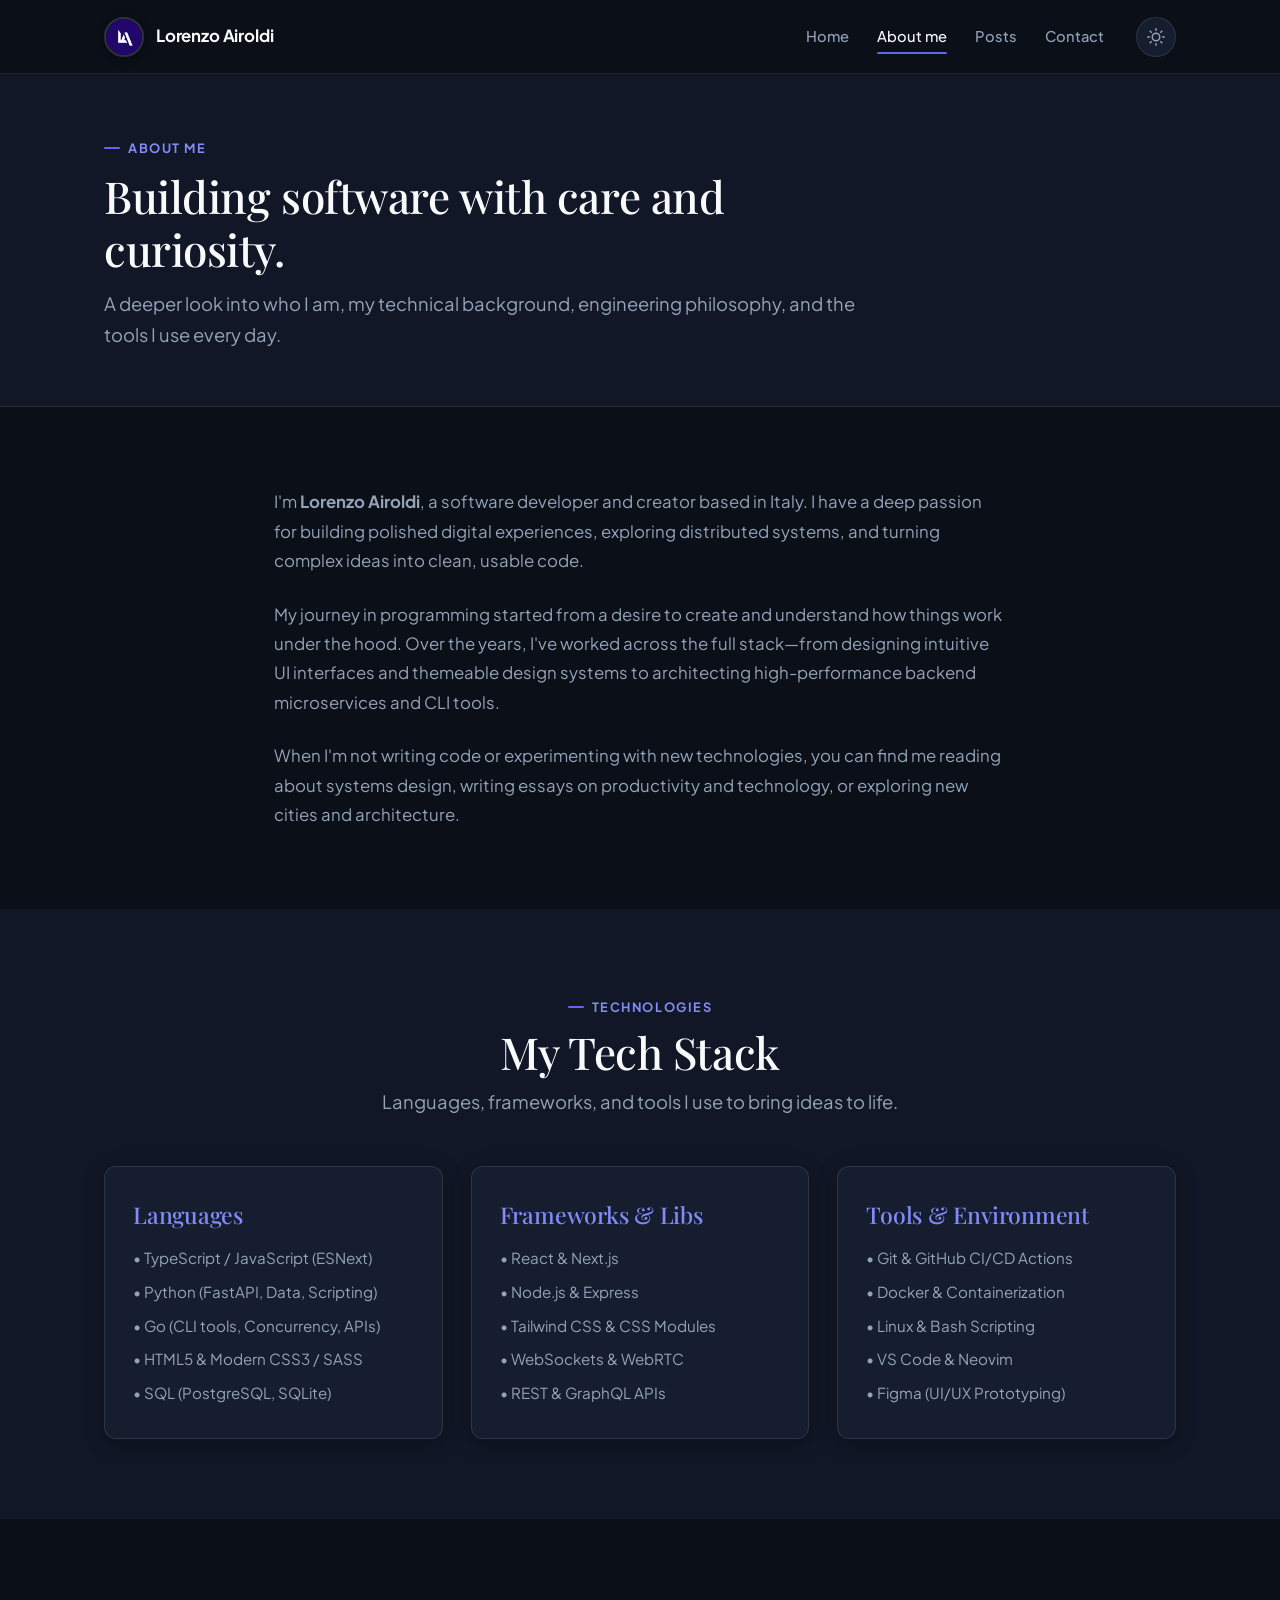
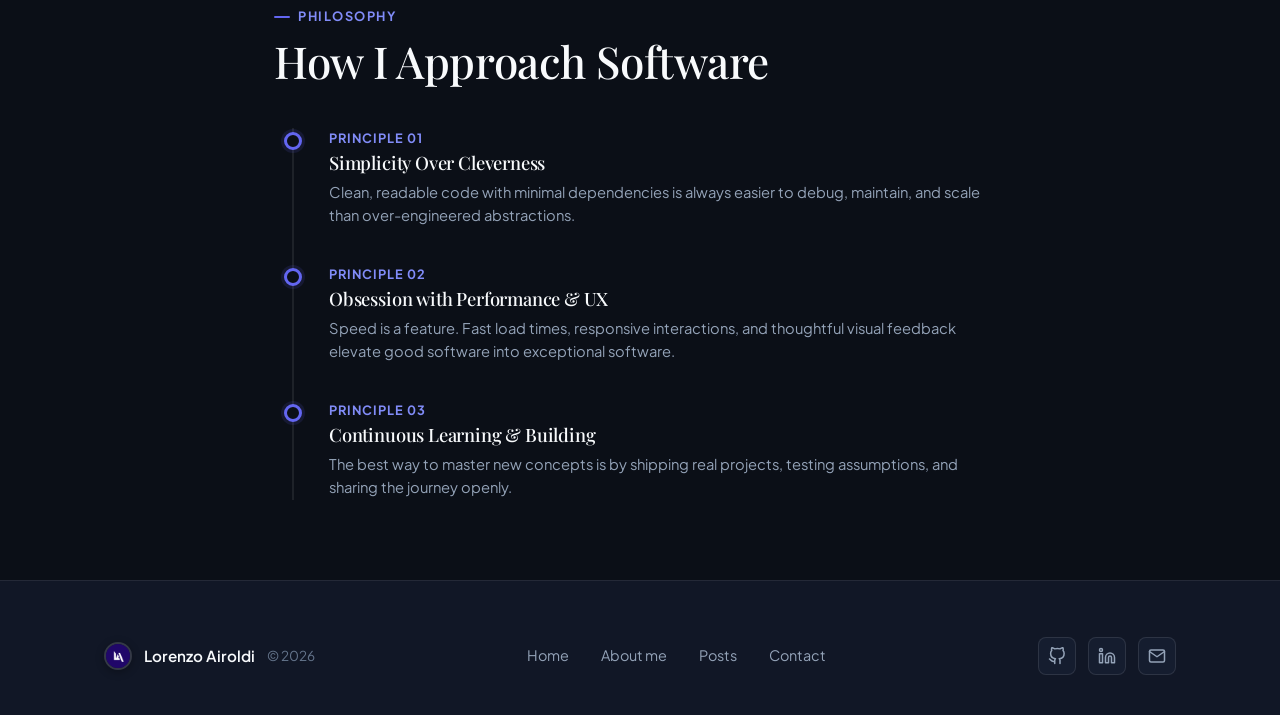
==== commit 13354130: "AG 2.1" ====
--- a/about.html
+++ b/about.html
@@ -4,10 +4,10 @@
   <meta charset="UTF-8">
   <meta name="viewport" content="width=device-width, initial-scale=1.0">
   <title>About me | Lorenzo Airoldi</title>
-  <meta name="description" content="Learn about Lorenzo Airoldi — background, philosophy, real estate consulting, technology interests, and career journey.">
+  <meta name="description" content="About Lorenzo Airoldi. Background, technical stack, engineering principles, and journey as a software developer and creator.">
   <meta name="author" content="Lorenzo Airoldi">
 
-  <!-- Instant Theme Script -->
+  <!-- Instant Theme Execution -->
   <script>
     (function() {
       const savedTheme = localStorage.getItem('theme') || 'dark';
@@ -18,7 +18,7 @@
   <!-- Open Graph -->
   <meta property="og:type" content="website">
   <meta property="og:title" content="About me | Lorenzo Airoldi">
-  <meta property="og:description" content="Personal narrative, background, and philosophy of Lorenzo Airoldi.">
+  <meta property="og:description" content="Background, technical stack, and principles of Lorenzo Airoldi.">
   <meta property="og:url" content="https://lorenzoairoldi27.github.io/about.html">
   <meta property="og:image" content="assets/img/logo.png">
 
@@ -28,7 +28,7 @@
   <!-- Google Fonts -->
   <link rel="preconnect" href="https://fonts.googleapis.com">
   <link rel="preconnect" href="https://fonts.gstatic.com" crossorigin>
-  <link href="https://fonts.googleapis.com/css2?family=Cormorant+Garamond:ital,wght@0,400;0,600;1,400&family=Playfair+Display:ital,wght@0,500;0,600;0,700;1,400&family=Plus+Jakarta+Sans:wght@300;400;500;600;700&display=swap" rel="stylesheet">
+  <link href="https://fonts.googleapis.com/css2?family=Playfair+Display:ital,wght@0,500;0,600;0,700;1,400&family=Plus+Jakarta+Sans:wght@300;400;500;600;700&display=swap" rel="stylesheet">
 
   <!-- Stylesheet -->
   <link rel="stylesheet" href="css/style.css">
@@ -41,11 +41,8 @@
   <header class="site-header">
     <div class="container header-inner">
       <a href="index.html" class="brand-logo" aria-label="Lorenzo Airoldi Home">
-        <img src="assets/img/logo.png" alt="Lorenzo Airoldi Logo" class="brand-logo-img">
-        <div style="display:flex; flex-direction:column;">
-          <span class="brand-name">Lorenzo Airoldi</span>
-          <span class="brand-tagline">Personal Hub</span>
-        </div>
+        <img src="assets/img/logo.png" alt="Lorenzo Airoldi Logo" class="brand-logo-img" width="40" height="40">
+        <span class="brand-name">Lorenzo Airoldi</span>
       </a>
 
       <!-- Desktop Navigation -->
@@ -57,8 +54,8 @@
           <a href="contact.html" class="nav-link">Contact</a>
         </div>
 
-        <button class="theme-toggle-btn" aria-label="Toggle dark and light mode">
-          <svg class="theme-icon-sun" viewBox="0 0 24 24" fill="none" stroke="currentColor" stroke-width="2" stroke-linecap="round" stroke-linejoin="round">
+        <button class="theme-toggle-btn" aria-label="Toggle dark / light theme" title="Toggle theme">
+          <svg class="theme-icon-sun" width="18" height="18" viewBox="0 0 24 24" fill="none" stroke="currentColor" stroke-width="2" stroke-linecap="round" stroke-linejoin="round">
             <circle cx="12" cy="12" r="5"></circle>
             <line x1="12" y1="1" x2="12" y2="3"></line>
             <line x1="12" y1="21" x2="12" y2="23"></line>
@@ -69,16 +66,16 @@
             <line x1="4.22" y1="19.78" x2="5.64" y2="18.36"></line>
             <line x1="18.36" y1="5.64" x2="19.78" y2="4.22"></line>
           </svg>
-          <svg class="theme-icon-moon" viewBox="0 0 24 24" fill="none" stroke="currentColor" stroke-width="2" stroke-linecap="round" stroke-linejoin="round">
+          <svg class="theme-icon-moon" width="18" height="18" viewBox="0 0 24 24" fill="none" stroke="currentColor" stroke-width="2" stroke-linecap="round" stroke-linejoin="round">
             <path d="M21 12.79A9 9 0 1 1 11.21 3 7 7 0 0 0 21 12.79z"></path>
           </svg>
         </button>
       </nav>
 
-      <!-- Mobile Controls -->
-      <div style="display:flex; align-items:center; gap:0.5rem;" class="mobile-toggle">
-        <button class="theme-toggle-btn" aria-label="Toggle dark and light mode" style="width:36px; height:36px;">
-          <svg class="theme-icon-sun" viewBox="0 0 24 24" fill="none" stroke="currentColor" stroke-width="2" stroke-linecap="round" stroke-linejoin="round">
+      <!-- Mobile Actions -->
+      <div class="mobile-actions">
+        <button class="theme-toggle-btn" aria-label="Toggle dark / light theme" title="Toggle theme">
+          <svg class="theme-icon-sun" width="18" height="18" viewBox="0 0 24 24" fill="none" stroke="currentColor" stroke-width="2" stroke-linecap="round" stroke-linejoin="round">
             <circle cx="12" cy="12" r="5"></circle>
             <line x1="12" y1="1" x2="12" y2="3"></line>
             <line x1="12" y1="21" x2="12" y2="23"></line>
@@ -89,12 +86,12 @@
             <line x1="4.22" y1="19.78" x2="5.64" y2="18.36"></line>
             <line x1="18.36" y1="5.64" x2="19.78" y2="4.22"></line>
           </svg>
-          <svg class="theme-icon-moon" viewBox="0 0 24 24" fill="none" stroke="currentColor" stroke-width="2" stroke-linecap="round" stroke-linejoin="round">
+          <svg class="theme-icon-moon" width="18" height="18" viewBox="0 0 24 24" fill="none" stroke="currentColor" stroke-width="2" stroke-linecap="round" stroke-linejoin="round">
             <path d="M21 12.79A9 9 0 1 1 11.21 3 7 7 0 0 0 21 12.79z"></path>
           </svg>
         </button>
-        <button class="mobile-toggle" aria-label="Open mobile menu">
-          <svg viewBox="0 0 24 24" fill="none" stroke="currentColor" stroke-width="2" stroke-linecap="round" stroke-linejoin="round">
+        <button class="hamburger-btn" aria-label="Open mobile navigation">
+          <svg width="24" height="24" viewBox="0 0 24 24" fill="none" stroke="currentColor" stroke-width="2" stroke-linecap="round" stroke-linejoin="round">
             <line x1="3" y1="12" x2="21" y2="12"></line>
             <line x1="3" y1="6" x2="21" y2="6"></line>
             <line x1="3" y1="18" x2="21" y2="18"></line>
@@ -109,7 +106,7 @@
   <aside class="mobile-menu" aria-label="Mobile Navigation Menu">
     <div class="mobile-menu-header">
       <div class="brand-logo">
-        <img src="assets/img/logo.png" alt="Lorenzo Airoldi Logo" class="brand-logo-img">
+        <img src="assets/img/logo.png" alt="Lorenzo Airoldi Logo" class="brand-logo-img" width="36" height="36">
         <span class="brand-name">Lorenzo Airoldi</span>
       </div>
       <button class="mobile-close-btn" aria-label="Close mobile menu" style="cursor:pointer; padding:0.5rem; color:var(--text-primary);">
@@ -127,10 +124,10 @@
       <a href="contact.html" class="mobile-nav-link">Contact</a>
     </nav>
 
-    <div style="padding-top:1.5rem; border-top:1px solid var(--border-subtle); display:flex; flex-direction:column; gap:1rem;">
+    <div style="padding-top:1.5rem; border-top:1px solid var(--border-subtle); display:flex; flex-direction:column; gap:0.75rem;">
       <a href="contact.html" class="btn btn-primary" style="width:100%;">Get in touch</a>
       <div style="font-size:0.8rem; color:var(--text-muted); text-align:center;">
-        Milano, Italy • contact@lorenzoairoldi.com
+        contact@lorenzoairoldi.com
       </div>
     </div>
   </aside>
@@ -143,94 +140,79 @@
       <div class="page-header-content reveal">
         <div class="text-eyebrow">About me</div>
         <h1 class="heading-1" style="margin-top:0.75rem; margin-bottom:0.75rem;">
-          Bridging analysis, architecture & long-term thinking.
+          Building software with care and curiosity.
         </h1>
         <p class="text-lead">
-          A glimpse into my background, what drives my work, and how I approach the world of property and technology.
+          A deeper look into who I am, my technical background, engineering philosophy, and the tools I use every day.
         </p>
       </div>
     </div>
   </section>
 
   <!-- =========================================================================
-       Personal Narrative & Bio
+       Bio & Narrative
        ========================================================================= -->
   <section class="section">
-    <div class="container">
-      <div class="grid-2" style="align-items:center; gap:3.5rem;">
-        <div class="reveal">
-          <img 
-            src="https://images.unsplash.com/photo-1507003211169-0a1dd7228f2d?auto=format&fit=crop&w=900&q=80" 
-            alt="Lorenzo Airoldi"
-            style="border-radius:var(--radius-lg); width:100%; aspect-ratio:4/5; object-fit:cover; box-shadow:var(--shadow-card); border:1px solid var(--border-card);"
-          >
-        </div>
-
-        <div class="reveal reveal-delay-1">
-          <div class="text-eyebrow">The Story</div>
-          <h2 class="heading-2" style="margin-top:0.5rem; margin-bottom:1.25rem;">
-            Curious about spaces, markets, and the future of living.
-          </h2>
-          <p style="color:var(--text-secondary); line-height:1.7; margin-bottom:1.25rem;">
-            Based in Milan, I work at the intersection of economic analysis and contemporary real estate. My interest began with a fascination for urban development—how cities evolve, how architecture influences well-being, and how capital flows shape the skylines of modern Europe.
-          </p>
-          <p style="color:var(--text-secondary); line-height:1.7; margin-bottom:1.25rem;">
-            Having studied economics and financial management, I naturally bring a data-oriented mindset to real estate. Rather than viewing property purely through traditional sales channels, I treat it as an asset class where structural quality, bioclimatic efficiency, and location scarcity converge.
-          </p>
-          <p style="color:var(--text-secondary); line-height:1.7; margin-bottom:2rem;">
-            Beyond client advisory, I actively research housing trends, write essays on market dynamics, and explore the potential of proptech and smart sustainable architecture.
-          </p>
-
-          <div style="display:flex; gap:1rem; flex-wrap:wrap;">
-            <a href="posts.html" class="btn btn-primary">Read my posts</a>
-            <a href="contact.html" class="btn btn-secondary">Get in touch</a>
-          </div>
-        </div>
+    <div class="container container-narrow">
+      <div class="reveal" style="display:flex; flex-direction:column; gap:1.5rem; font-size:1.05rem; line-height:1.75; color:var(--text-secondary);">
+        <p>
+          I'm <strong>Lorenzo Airoldi</strong>, a software developer and creator based in Italy. I have a deep passion for building polished digital experiences, exploring distributed systems, and turning complex ideas into clean, usable code.
+        </p>
+        <p>
+          My journey in programming started from a desire to create and understand how things work under the hood. Over the years, I've worked across the full stack—from designing intuitive UI interfaces and themeable design systems to architecting high-performance backend microservices and CLI tools.
+        </p>
+        <p>
+          When I'm not writing code or experimenting with new technologies, you can find me reading about systems design, writing essays on productivity and technology, or exploring new cities and architecture.
+        </p>
       </div>
     </div>
   </section>
 
   <!-- =========================================================================
-       Core Principles
+       Tech Stack & Tooling
        ========================================================================= -->
   <section class="section section-alt">
     <div class="container">
-      <div class="text-center reveal" style="max-width:640px; margin:0 auto 3.5rem;">
-        <div class="text-eyebrow">Principles</div>
-        <h2 class="heading-1" style="margin-top:0.5rem; margin-bottom:0.75rem;">How I Think & Work</h2>
-        <p class="text-lead">
-          Three pillars that define my approach to advisory, investments, and personal projects.
-        </p>
+      <div class="text-center reveal" style="max-width:620px; margin:0 auto 3rem;">
+        <div class="text-eyebrow">Technologies</div>
+        <h2 class="heading-1" style="margin-top:0.5rem; margin-bottom:0.5rem;">My Tech Stack</h2>
+        <p class="text-lead">Languages, frameworks, and tools I use to bring ideas to life.</p>
       </div>
 
       <div class="grid-3">
+        <!-- Group 1 -->
         <div class="card reveal reveal-delay-1">
-          <div>
-            <div style="font-family:var(--font-serif); font-size:2rem; font-weight:600; color:var(--accent-light); margin-bottom:0.5rem;">01</div>
-            <h3 class="heading-3" style="margin-bottom:0.75rem;">Intellectual Honesty</h3>
-            <p style="color:var(--text-secondary); font-size:0.95rem; line-height:1.65;">
-              Clear, unvarnished perspectives. Whether evaluating a residential acquisition or analyzing market numbers, I value genuine clarity over optimistic bias.
-            </p>
+          <h3 class="heading-3" style="margin-bottom:1rem; color:var(--accent-light);">Languages</h3>
+          <div style="display:flex; flex-direction:column; gap:0.6rem; font-size:0.95rem; color:var(--text-secondary);">
+            <div>• TypeScript / JavaScript (ESNext)</div>
+            <div>• Python (FastAPI, Data, Scripting)</div>
+            <div>• Go (CLI tools, Concurrency, APIs)</div>
+            <div>• HTML5 & Modern CSS3 / SASS</div>
+            <div>• SQL (PostgreSQL, SQLite)</div>
           </div>
         </div>
 
+        <!-- Group 2 -->
         <div class="card reveal reveal-delay-2">
-          <div>
-            <div style="font-family:var(--font-serif); font-size:2rem; font-weight:600; color:var(--accent-light); margin-bottom:0.5rem;">02</div>
-            <h3 class="heading-3" style="margin-bottom:0.75rem;">Data & Deep Research</h3>
-            <p style="color:var(--text-secondary); font-size:0.95rem; line-height:1.65;">
-              Every thesis and recommendation is grounded in micro-market data, cadastral verification, yield models, and historical context.
-            </p>
+          <h3 class="heading-3" style="margin-bottom:1rem; color:var(--accent-light);">Frameworks & Libs</h3>
+          <div style="display:flex; flex-direction:column; gap:0.6rem; font-size:0.95rem; color:var(--text-secondary);">
+            <div>• React & Next.js</div>
+            <div>• Node.js & Express</div>
+            <div>• Tailwind CSS & CSS Modules</div>
+            <div>• WebSockets & WebRTC</div>
+            <div>• REST & GraphQL APIs</div>
           </div>
         </div>
 
+        <!-- Group 3 -->
         <div class="card reveal reveal-delay-3">
-          <div>
-            <div style="font-family:var(--font-serif); font-size:2rem; font-weight:600; color:var(--accent-light); margin-bottom:0.5rem;">03</div>
-            <h3 class="heading-3" style="margin-bottom:0.75rem;">Long-Term Perspective</h3>
-            <p style="color:var(--text-secondary); font-size:0.95rem; line-height:1.65;">
-              Real estate and meaningful relationships are built over decades. I prioritize enduring asset quality, sustainability, and authentic trust over short-term wins.
-            </p>
+          <h3 class="heading-3" style="margin-bottom:1rem; color:var(--accent-light);">Tools & Environment</h3>
+          <div style="display:flex; flex-direction:column; gap:0.6rem; font-size:0.95rem; color:var(--text-secondary);">
+            <div>• Git & GitHub CI/CD Actions</div>
+            <div>• Docker & Containerization</div>
+            <div>• Linux & Bash Scripting</div>
+            <div>• VS Code & Neovim</div>
+            <div>• Figma (UI/UX Prototyping)</div>
           </div>
         </div>
       </div>
@@ -238,49 +220,40 @@
   </section>
 
   <!-- =========================================================================
-       Timeline & Journey
+       Principles
        ========================================================================= -->
   <section class="section">
     <div class="container container-narrow">
       <div class="reveal" style="margin-bottom:2.5rem;">
-        <div class="text-eyebrow">Milestones</div>
-        <h2 class="heading-1" style="margin-top:0.5rem;">My Journey So Far</h2>
+        <div class="text-eyebrow">Philosophy</div>
+        <h2 class="heading-1" style="margin-top:0.5rem;">How I Approach Software</h2>
       </div>
 
       <div class="timeline reveal">
         <div class="timeline-item">
           <div class="timeline-dot"></div>
-          <div class="timeline-year">2025 — Present</div>
-          <h3 class="timeline-title">Independent Real Estate Advisory & Research</h3>
+          <div class="timeline-year">Principle 01</div>
+          <h3 class="timeline-title">Simplicity Over Cleverness</h3>
           <p class="timeline-desc">
-            Advising private clients and modern investors on high-end property acquisitions in Milan and Lombardy, while publishing quarterly market notes.
+            Clean, readable code with minimal dependencies is always easier to debug, maintain, and scale than over-engineered abstractions.
           </p>
         </div>
 
         <div class="timeline-item">
           <div class="timeline-dot"></div>
-          <div class="timeline-year">2023 — 2025</div>
-          <h3 class="timeline-title">Real Estate Consultant & Property Analyst</h3>
+          <div class="timeline-year">Principle 02</div>
+          <h3 class="timeline-title">Obsession with Performance & UX</h3>
           <p class="timeline-desc">
-            Conducted valuation modeling and property screening for premium residential transactions, deepening relationships with architects and private sellers.
+            Speed is a feature. Fast load times, responsive interactions, and thoughtful visual feedback elevate good software into exceptional software.
           </p>
         </div>
 
         <div class="timeline-item">
           <div class="timeline-dot"></div>
-          <div class="timeline-year">2022</div>
-          <h3 class="timeline-title">Real Estate Licensure & Certification</h3>
+          <div class="timeline-year">Principle 03</div>
+          <h3 class="timeline-title">Continuous Learning & Building</h3>
           <p class="timeline-desc">
-            Completed formal certification with full training in property law, valuation methods, and regulatory compliance.
-          </p>
-        </div>
-
-        <div class="timeline-item">
-          <div class="timeline-dot"></div>
-          <div class="timeline-year">2019 — 2022</div>
-          <h3 class="timeline-title">B.Sc. in Economics & Financial Management</h3>
-          <p class="timeline-desc">
-            Studied macroeconomics, asset pricing, econometrics, and quantitative market analysis with a strong focus on capital markets.
+            The best way to master new concepts is by shipping real projects, testing assumptions, and sharing the journey openly.
           </p>
         </div>
       </div>
@@ -293,7 +266,7 @@
   <footer class="site-footer">
     <div class="container footer-inner">
       <div style="display:flex; align-items:center; gap:0.75rem;">
-        <img src="assets/img/logo.png" alt="Lorenzo Airoldi Logo" style="width:28px; height:28px; border-radius:6px;">
+        <img src="assets/img/logo.png" alt="Lorenzo Airoldi Logo" class="brand-logo-img" width="28" height="28" style="width:28px; height:28px;">
         <span style="font-weight:600; color:var(--text-primary); font-size:0.95rem;">Lorenzo Airoldi</span>
         <span style="color:var(--text-muted); font-size:0.85rem;">© 2026</span>
       </div>
@@ -306,6 +279,11 @@
       </div>
 
       <div class="footer-socials">
+        <a href="https://github.com/lorenzoairoldi27" target="_blank" rel="noopener noreferrer" class="social-icon-btn" aria-label="GitHub">
+          <svg viewBox="0 0 24 24" fill="none" stroke="currentColor" stroke-width="2" stroke-linecap="round" stroke-linejoin="round">
+            <path d="M9 19c-5 1.5-5-2.5-7-3m14 6v-3.87a3.37 3.37 0 0 0-.94-2.61c3.14-.35 6.44-1.54 6.44-7A5.44 5.44 0 0 0 20 4.77 5.07 5.07 0 0 0 19.91 1S18.73.65 16 2.48a13.38 13.38 0 0 0-7 0C6.27.65 5.09 1 5.09 1A5.07 5.07 0 0 0 5 4.77a5.44 5.44 0 0 0-1.5 3.78c0 5.42 3.3 6.61 6.44 7A3.37 3.37 0 0 0 9 18.13V22"></path>
+          </svg>
+        </a>
         <a href="https://linkedin.com" target="_blank" rel="noopener noreferrer" class="social-icon-btn" aria-label="LinkedIn">
           <svg viewBox="0 0 24 24" fill="none" stroke="currentColor" stroke-width="2" stroke-linecap="round" stroke-linejoin="round">
             <path d="M16 8a6 6 0 0 1 6 6v7h-4v-7a2 2 0 0 0-2-2 2 2 0 0 0-2 2v7h-4v-7a6 6 0 0 1 6-6z"></path>
@@ -313,12 +291,6 @@
             <circle cx="4" cy="4" r="2"></circle>
           </svg>
         </a>
-        <a href="https://instagram.com" target="_blank" rel="noopener noreferrer" class="social-icon-btn" aria-label="Instagram">
-          <svg viewBox="0 0 24 24" fill="none" stroke="currentColor" stroke-width="2" stroke-linecap="round" stroke-linejoin="round">
-            <rect x="2" y="2" width="20" height="20" rx="5" ry="5"></rect>
-            <path d="M16 11.37A4 4 0 1 1 12.63 8 4 4 0 0 1 16 11.37z"></path>
-          </svg>
-        </a>
         <a href="mailto:contact@lorenzoairoldi.com" class="social-icon-btn" aria-label="Email">
           <svg viewBox="0 0 24 24" fill="none" stroke="currentColor" stroke-width="2" stroke-linecap="round" stroke-linejoin="round">
             <path d="M4 4h16c1.1 0 2 .9 2 2v12c0 1.1-.9 2-2 2H4c-1.1 0-2-.9-2-2V6c0-1.1.9-2 2-2z"></path>
--- a/css/style.css
+++ b/css/style.css
@@ -1,28 +1,28 @@
 /* ==========================================================================
-   LORENZO AIROLDI | PERSONAL WEBSITE & BRAND
-   Design System, Dark/Light Themes & Micro-Interactions
+   LORENZO AIROLDI | PERSONAL WEBSITE
+   Master Stylesheet & Dark/Light Design System
    ========================================================================== */
 
 /* --------------------------------------------------------------------------
-   1. Theme Custom Properties
+   1. Theme Variables
    -------------------------------------------------------------------------- */
 :root {
-  /* Common Brand Tokens */
-  --font-serif: 'Playfair Display', 'Cormorant Garamond', Georgia, serif;
+  --font-serif: 'Playfair Display', Georgia, serif;
   --font-sans: 'Plus Jakarta Sans', -apple-system, BlinkMacSystemFont, 'Segoe UI', Roboto, sans-serif;
-  
+  --font-mono: ui-monospace, SFMono-Regular, Menlo, Monaco, Consolas, monospace;
+
   --radius-xs: 4px;
   --radius-sm: 8px;
   --radius-md: 12px;
   --radius-lg: 20px;
   --radius-full: 9999px;
 
-  --max-width: 1140px;
-  --header-height: 76px;
-
-  --transition-fast: 0.2s cubic-bezier(0.16, 1, 0.3, 1);
-  --transition-smooth: 0.35s cubic-bezier(0.16, 1, 0.3, 1);
-  --transition-slow: 0.6s cubic-bezier(0.16, 1, 0.3, 1);
+  --max-width: 1120px;
+  --header-height: 74px;
+
+  --transition-fast: 0.15s ease;
+  --transition-smooth: 0.3s cubic-bezier(0.16, 1, 0.3, 1);
+  --transition-slow: 0.5s cubic-bezier(0.16, 1, 0.3, 1);
 }
 
 /* Dark Theme (Default) */
@@ -31,29 +31,28 @@
   --bg-primary: #0B0F17;
   --bg-secondary: #111726;
   --bg-card: #151D2F;
-  --bg-card-hover: #1A243A;
-  --bg-input: #111726;
-  --header-bg: rgba(11, 15, 23, 0.85);
+  --bg-card-hover: #1B253B;
+  --bg-input: #0F1420;
+  --header-bg: rgba(11, 15, 23, 0.88);
 
   --border-subtle: rgba(255, 255, 255, 0.08);
-  --border-card: rgba(255, 255, 255, 0.08);
-  --border-hover: rgba(99, 102, 241, 0.4);
+  --border-card: rgba(255, 255, 255, 0.10);
+  --border-hover: rgba(99, 102, 241, 0.5);
 
   --text-primary: #F8FAFC;
   --text-secondary: #94A3B8;
   --text-muted: #64748B;
-  --text-inverse: #0B0F17;
-
-  /* Vibrant Indigo / Violet Accent matching the brand logo */
+
+  /* Indigo Accent from LA Logo */
   --accent: #6366F1;
   --accent-hover: #4F46E5;
   --accent-light: #818CF8;
-  --accent-glow: rgba(99, 102, 241, 0.2);
+  --accent-glow: rgba(99, 102, 241, 0.25);
   --accent-subtle: rgba(99, 102, 241, 0.12);
 
-  --shadow-subtle: 0 4px 20px rgba(0, 0, 0, 0.25);
-  --shadow-card: 0 10px 30px -5px rgba(0, 0, 0, 0.35);
-  --shadow-hover: 0 20px 40px -10px rgba(0, 0, 0, 0.5), 0 0 25px rgba(99, 102, 241, 0.15);
+  --shadow-subtle: 0 4px 20px rgba(0, 0, 0, 0.3);
+  --shadow-card: 0 10px 30px -5px rgba(0, 0, 0, 0.4);
+  --shadow-hover: 0 20px 40px -10px rgba(0, 0, 0, 0.6), 0 0 25px rgba(99, 102, 241, 0.18);
 }
 
 /* Light Theme */
@@ -61,28 +60,27 @@
   --bg-primary: #F8FAFC;
   --bg-secondary: #F1F5F9;
   --bg-card: #FFFFFF;
-  --bg-card-hover: #FAFBFD;
-  --bg-input: #F8FAFC;
-  --header-bg: rgba(248, 250, 252, 0.88);
+  --bg-card-hover: #F8FAFC;
+  --bg-input: #FFFFFF;
+  --header-bg: rgba(248, 250, 252, 0.9);
 
   --border-subtle: rgba(15, 23, 42, 0.08);
-  --border-card: rgba(15, 23, 42, 0.08);
-  --border-hover: rgba(79, 70, 229, 0.35);
+  --border-card: rgba(15, 23, 42, 0.09);
+  --border-hover: rgba(79, 70, 229, 0.4);
 
   --text-primary: #0F172A;
   --text-secondary: #475569;
   --text-muted: #94A3B8;
-  --text-inverse: #FFFFFF;
 
   --accent: #4F46E5;
   --accent-hover: #4338CA;
   --accent-light: #6366F1;
-  --accent-glow: rgba(79, 70, 229, 0.15);
+  --accent-glow: rgba(79, 70, 229, 0.18);
   --accent-subtle: rgba(79, 70, 229, 0.08);
 
   --shadow-subtle: 0 4px 15px rgba(15, 23, 42, 0.04);
   --shadow-card: 0 10px 30px -5px rgba(15, 23, 42, 0.06);
-  --shadow-hover: 0 20px 40px -10px rgba(15, 23, 42, 0.12), 0 0 20px rgba(79, 70, 229, 0.08);
+  --shadow-hover: 0 20px 40px -10px rgba(15, 23, 42, 0.12), 0 0 20px rgba(79, 70, 229, 0.1);
 }
 
 /* --------------------------------------------------------------------------
@@ -122,7 +120,7 @@
 a {
   color: inherit;
   text-decoration: none;
-  transition: color var(--transition-fast), opacity var(--transition-fast);
+  transition: color var(--transition-fast), border-color var(--transition-fast);
 }
 
 button, input, select, textarea {
@@ -134,12 +132,8 @@
   background: none;
 }
 
-ul, ol {
-  list-style: none;
-}
-
-/* --------------------------------------------------------------------------
-   3. Typography Utilities
+/* --------------------------------------------------------------------------
+   3. Typography
    -------------------------------------------------------------------------- */
 h1, h2, h3, h4, h5, h6 {
   font-family: var(--font-serif);
@@ -150,8 +144,8 @@
 }
 
 .heading-display {
-  font-size: clamp(2.4rem, 5vw, 3.8rem);
-  font-weight: 500;
+  font-size: clamp(2.4rem, 5vw, 3.75rem);
+  font-weight: 600;
   line-height: 1.15;
   letter-spacing: -0.02em;
 }
@@ -167,7 +161,7 @@
 }
 
 .heading-3 {
-  font-size: clamp(1.2rem, 1.8vw, 1.5rem);
+  font-size: clamp(1.2rem, 1.8vw, 1.45rem);
   line-height: 1.35;
 }
 
@@ -178,10 +172,10 @@
 
 .text-eyebrow {
   font-family: var(--font-sans);
-  font-size: 0.75rem;
+  font-size: 0.8rem;
   font-weight: 700;
   text-transform: uppercase;
-  letter-spacing: 0.14em;
+  letter-spacing: 0.12em;
   color: var(--accent-light);
   display: inline-flex;
   align-items: center;
@@ -191,7 +185,7 @@
 .text-eyebrow::before {
   content: '';
   display: inline-block;
-  width: 18px;
+  width: 16px;
   height: 2px;
   background-color: var(--accent);
   border-radius: 2px;
@@ -201,7 +195,6 @@
   font-size: 1.15rem;
   line-height: 1.7;
   color: var(--text-secondary);
-  font-weight: 400;
 }
 
 .text-muted {
@@ -209,7 +202,7 @@
 }
 
 /* --------------------------------------------------------------------------
-   4. Layout & Grid System
+   4. Layout & Containers
    -------------------------------------------------------------------------- */
 .container {
   width: 100%;
@@ -221,12 +214,12 @@
 }
 
 .container-narrow {
-  max-width: 800px;
+  max-width: 780px;
 }
 
 .section {
-  padding-top: 5.5rem;
-  padding-bottom: 5.5rem;
+  padding-top: 5rem;
+  padding-bottom: 5rem;
   position: relative;
 }
 
@@ -251,20 +244,14 @@
   gap: 1.75rem;
 }
 
-.flex {
-  display: flex;
-}
-
-.flex-center {
-  display: flex;
-  align-items: center;
-  justify-content: center;
-}
-
 .flex-between {
   display: flex;
   align-items: center;
   justify-content: space-between;
+}
+
+.text-center {
+  text-align: center;
 }
 
 /* --------------------------------------------------------------------------
@@ -274,14 +261,13 @@
   display: inline-flex;
   align-items: center;
   justify-content: center;
-  gap: 0.6rem;
-  padding: 0.75rem 1.5rem;
+  gap: 0.55rem;
+  padding: 0.75rem 1.4rem;
   font-size: 0.9rem;
   font-weight: 600;
   border-radius: var(--radius-sm);
   cursor: pointer;
   transition: all var(--transition-smooth);
-  position: relative;
   text-decoration: none;
   white-space: nowrap;
 }
@@ -298,7 +284,7 @@
 
 .btn-primary {
   background-color: var(--accent);
-  color: #FFFFFF;
+  color: #FFFFFF !important;
   border: 1px solid var(--accent);
   box-shadow: 0 4px 14px var(--accent-glow);
 }
@@ -311,7 +297,7 @@
 }
 
 .btn-secondary {
-  background-color: transparent;
+  background-color: var(--bg-card);
   color: var(--text-primary);
   border: 1px solid var(--border-card);
 }
@@ -330,7 +316,7 @@
   font-weight: 600;
   display: inline-flex;
   align-items: center;
-  gap: 0.4rem;
+  gap: 0.35rem;
   font-size: 0.9rem;
 }
 
@@ -348,68 +334,70 @@
   transform: translateX(4px);
 }
 
-/* Badges */
+/* Badges & Chips */
 .badge {
   display: inline-flex;
   align-items: center;
-  gap: 0.4rem;
-  padding: 0.3rem 0.75rem;
+  gap: 0.35rem;
+  padding: 0.25rem 0.65rem;
   font-size: 0.75rem;
   font-weight: 600;
   border-radius: var(--radius-full);
   letter-spacing: 0.04em;
   background-color: var(--accent-subtle);
   color: var(--accent-light);
-  border: 1px solid rgba(99, 102, 241, 0.2);
-}
-
-.badge-subtle {
-  background-color: rgba(255, 255, 255, 0.05);
-  color: var(--text-secondary);
-  border: 1px solid var(--border-subtle);
-}
-
-/* Theme Switch Toggle Button */
-.theme-toggle-btn {
-  width: 40px;
-  height: 40px;
+  border: 1px solid rgba(99, 102, 241, 0.25);
+}
+
+.chip {
+  display: inline-flex;
+  align-items: center;
+  padding: 0.35rem 0.75rem;
+  font-size: 0.8rem;
+  font-weight: 500;
   border-radius: var(--radius-sm);
   background-color: var(--bg-card);
   border: 1px solid var(--border-card);
   color: var(--text-secondary);
+}
+
+/* Theme Switcher Button */
+.theme-toggle-btn {
+  width: 40px;
+  height: 40px;
+  border-radius: 50%;
+  background-color: var(--bg-card);
+  border: 1px solid var(--border-card);
+  color: var(--text-secondary);
   display: flex;
   align-items: center;
   justify-content: center;
   cursor: pointer;
   transition: all var(--transition-fast);
+  flex-shrink: 0;
 }
 
 .theme-toggle-btn:hover {
   color: var(--text-primary);
   border-color: var(--accent);
   background-color: var(--accent-subtle);
-  transform: translateY(-1px);
-}
-
-.theme-toggle-btn svg {
-  width: 18px;
-  height: 18px;
+  transform: scale(1.05);
 }
 
 .theme-icon-sun {
+  display: block;
+}
+
+.theme-icon-moon {
   display: none;
 }
 
-.theme-icon-moon {
+[data-theme="light"] .theme-icon-sun {
+  display: none;
+}
+
+[data-theme="light"] .theme-icon-moon {
   display: block;
-}
-
-[data-theme="light"] .theme-icon-sun {
-  display: block;
-}
-
-[data-theme="light"] .theme-icon-moon {
-  display: none;
 }
 
 /* --------------------------------------------------------------------------
@@ -430,7 +418,7 @@
 }
 
 .site-header.scrolled {
-  height: 68px;
+  height: 66px;
   box-shadow: var(--shadow-subtle);
 }
 
@@ -441,47 +429,47 @@
   justify-content: space-between;
 }
 
+/* Circular Brand Logo */
 .brand-logo {
   display: flex;
   align-items: center;
-  gap: 0.85rem;
+  gap: 0.75rem;
   text-decoration: none;
   color: var(--text-primary);
 }
 
 .brand-logo-img {
-  width: 38px;
-  height: 38px;
-  border-radius: 8px;
+  width: 40px;
+  height: 40px;
+  border-radius: 50%;
   object-fit: cover;
-  box-shadow: 0 2px 8px rgba(0, 0, 0, 0.2);
-  transition: transform var(--transition-fast);
+  display: block;
+  flex-shrink: 0;
+  border: 2px solid rgba(255, 255, 255, 0.15);
+  box-shadow: 0 2px 8px rgba(0, 0, 0, 0.3);
+  transition: transform var(--transition-fast), border-color var(--transition-fast);
+}
+
+[data-theme="light"] .brand-logo-img {
+  border-color: rgba(15, 23, 42, 0.15);
 }
 
 .brand-logo:hover .brand-logo-img {
-  transform: scale(1.05);
+  transform: scale(1.06);
 }
 
 .brand-name {
-  font-family: var(--font-serif);
-  font-size: 1.15rem;
-  font-weight: 600;
+  font-family: var(--font-sans);
+  font-size: 1.05rem;
+  font-weight: 700;
   letter-spacing: -0.01em;
-  line-height: 1.1;
-}
-
-.brand-tagline {
-  font-size: 0.7rem;
-  text-transform: uppercase;
-  letter-spacing: 0.12em;
-  color: var(--accent-light);
-  font-weight: 600;
+  color: var(--text-primary);
 }
 
 .nav-desktop {
   display: flex;
   align-items: center;
-  gap: 1.75rem;
+  gap: 2rem;
 }
 
 .nav-links {
@@ -495,7 +483,7 @@
   font-weight: 500;
   color: var(--text-secondary);
   position: relative;
-  padding: 0.4rem 0;
+  padding: 0.35rem 0;
   transition: color var(--transition-fast);
 }
 
@@ -521,33 +509,36 @@
   width: 100%;
 }
 
-/* Mobile Hamburger */
-.mobile-toggle {
+/* Mobile Actions */
+.mobile-actions {
   display: none;
+  align-items: center;
+  gap: 0.5rem;
+}
+
+.hamburger-btn {
   background: none;
   border: none;
   cursor: pointer;
-  padding: 0.5rem;
-  color: var(--text-primary);
-}
-
-.mobile-toggle svg {
-  width: 24px;
-  height: 24px;
-}
-
-/* Mobile Navigation Drawer */
+  padding: 0.4rem;
+  color: var(--text-primary);
+  display: flex;
+  align-items: center;
+  justify-content: center;
+}
+
+/* Mobile Drawer */
 .mobile-menu {
   position: fixed;
   top: 0;
   right: -100%;
   width: 85%;
-  max-width: 360px;
+  max-width: 340px;
   height: 100vh;
   background-color: var(--bg-card);
   box-shadow: -10px 0 30px rgba(0, 0, 0, 0.4);
   z-index: 1100;
-  padding: 2.5rem 2rem;
+  padding: 2.5rem 1.75rem;
   display: flex;
   flex-direction: column;
   justify-content: space-between;
@@ -590,8 +581,8 @@
 }
 
 .mobile-nav-link {
-  font-family: var(--font-serif);
-  font-size: 1.5rem;
+  font-size: 1.35rem;
+  font-weight: 600;
   color: var(--text-primary);
   transition: color var(--transition-fast);
 }
@@ -605,35 +596,13 @@
    7. Hero Sections
    -------------------------------------------------------------------------- */
 .hero-home {
-  padding-top: calc(var(--header-height) + 4rem);
-  padding-bottom: 5.5rem;
+  padding-top: calc(var(--header-height) + 3.5rem);
+  padding-bottom: 5rem;
   position: relative;
-  overflow: hidden;
-}
-
-.hero-home::before {
-  content: '';
-  position: absolute;
-  top: 15%;
-  right: -5%;
-  width: 450px;
-  height: 450px;
-  background: radial-gradient(circle, var(--accent-glow) 0%, transparent 70%);
-  filter: blur(50px);
-  pointer-events: none;
-  z-index: 0;
-}
-
-.hero-grid {
-  display: grid;
-  grid-template-columns: 1.1fr 0.9fr;
-  gap: 3.5rem;
-  align-items: center;
-  position: relative;
-  z-index: 1;
 }
 
 .hero-content {
+  max-width: 760px;
   display: flex;
   flex-direction: column;
   gap: 1.5rem;
@@ -642,47 +611,17 @@
 .hero-actions {
   display: flex;
   align-items: center;
-  gap: 1.25rem;
+  gap: 1rem;
   flex-wrap: wrap;
   margin-top: 0.5rem;
 }
 
-.hero-portrait-wrap {
-  position: relative;
-  max-width: 420px;
-  margin: 0 auto;
-}
-
-.hero-portrait-img {
-  width: 100%;
-  aspect-ratio: 4/5;
-  border-radius: var(--radius-lg);
-  object-fit: cover;
-  box-shadow: var(--shadow-hover);
-  border: 1px solid var(--border-card);
-}
-
-.hero-badge-overlay {
-  position: absolute;
-  bottom: -1rem;
-  left: -1rem;
-  background-color: var(--bg-card);
-  padding: 1rem 1.25rem;
-  border-radius: var(--radius-md);
-  border: 1px solid var(--border-card);
-  box-shadow: var(--shadow-card);
-  display: flex;
-  align-items: center;
-  gap: 0.75rem;
-}
-
-.hero-badge-dot {
-  width: 10px;
-  height: 10px;
-  background-color: #10B981;
-  border-radius: 50%;
-  box-shadow: 0 0 8px #10B981;
-  flex-shrink: 0;
+.hero-tech-stack {
+  display: flex;
+  align-items: center;
+  gap: 0.5rem;
+  flex-wrap: wrap;
+  margin-top: 1rem;
 }
 
 /* Page Header (Inner Pages) */
@@ -690,8 +629,8 @@
   padding-top: calc(var(--header-height) + 3.5rem);
   padding-bottom: 3.5rem;
   position: relative;
+  background-color: var(--bg-secondary);
   border-bottom: 1px solid var(--border-subtle);
-  background-color: var(--bg-secondary);
 }
 
 .page-header-content {
@@ -699,12 +638,12 @@
 }
 
 /* --------------------------------------------------------------------------
-   8. Cards & Focus Areas
+   8. Cards & Projects
    -------------------------------------------------------------------------- */
 .card {
   background-color: var(--bg-card);
   border-radius: var(--radius-md);
-  padding: 2.25rem 2rem;
+  padding: 2rem 1.75rem;
   border: 1px solid var(--border-card);
   box-shadow: var(--shadow-subtle);
   transition: all var(--transition-smooth);
@@ -714,15 +653,15 @@
 }
 
 .card:hover {
-  transform: translateY(-5px);
+  transform: translateY(-4px);
   border-color: var(--border-hover);
   box-shadow: var(--shadow-hover);
   background-color: var(--bg-card-hover);
 }
 
 .card-icon {
-  width: 48px;
-  height: 48px;
+  width: 44px;
+  height: 44px;
   border-radius: var(--radius-sm);
   background-color: var(--accent-subtle);
   color: var(--accent-light);
@@ -739,8 +678,35 @@
 }
 
 .card-icon svg {
-  width: 24px;
-  height: 24px;
+  width: 22px;
+  height: 22px;
+}
+
+/* Project Card */
+.project-card {
+  background-color: var(--bg-card);
+  border-radius: var(--radius-md);
+  padding: 2rem 1.75rem;
+  border: 1px solid var(--border-card);
+  box-shadow: var(--shadow-subtle);
+  display: flex;
+  flex-direction: column;
+  justify-content: space-between;
+  transition: all var(--transition-smooth);
+}
+
+.project-card:hover {
+  transform: translateY(-4px);
+  border-color: var(--border-hover);
+  box-shadow: var(--shadow-hover);
+}
+
+.project-tags {
+  display: flex;
+  align-items: center;
+  gap: 0.4rem;
+  flex-wrap: wrap;
+  margin-top: 1rem;
 }
 
 /* --------------------------------------------------------------------------
@@ -759,33 +725,9 @@
 }
 
 .post-card:hover {
-  transform: translateY(-5px);
+  transform: translateY(-4px);
   border-color: var(--border-hover);
   box-shadow: var(--shadow-hover);
-}
-
-.post-media {
-  position: relative;
-  aspect-ratio: 16/10;
-  overflow: hidden;
-}
-
-.post-media img {
-  width: 100%;
-  height: 100%;
-  object-fit: cover;
-  transition: transform var(--transition-slow);
-}
-
-.post-card:hover .post-media img {
-  transform: scale(1.04);
-}
-
-.post-category-badge {
-  position: absolute;
-  top: 1rem;
-  left: 1rem;
-  z-index: 2;
 }
 
 .post-content {
@@ -918,7 +860,7 @@
 .timeline {
   position: relative;
   max-width: 760px;
-  margin-top: 2.5rem;
+  margin-top: 2rem;
 }
 
 .timeline::before {
@@ -1066,7 +1008,7 @@
 .site-footer {
   background-color: var(--bg-secondary);
   color: var(--text-secondary);
-  padding-top: 4rem;
+  padding-top: 3.5rem;
   padding-bottom: 2.5rem;
   margin-top: auto;
   border-top: 1px solid var(--border-subtle);
@@ -1176,10 +1118,6 @@
    15. Responsive Media Queries
    -------------------------------------------------------------------------- */
 @media (max-width: 900px) {
-  .hero-grid {
-    grid-template-columns: 1fr;
-    gap: 3rem;
-  }
   .grid-3 {
     grid-template-columns: repeat(2, 1fr);
   }
@@ -1193,8 +1131,8 @@
   .nav-desktop {
     display: none;
   }
-  .mobile-toggle {
-    display: block;
+  .mobile-actions {
+    display: flex;
   }
   .grid-2,
   .grid-3 {
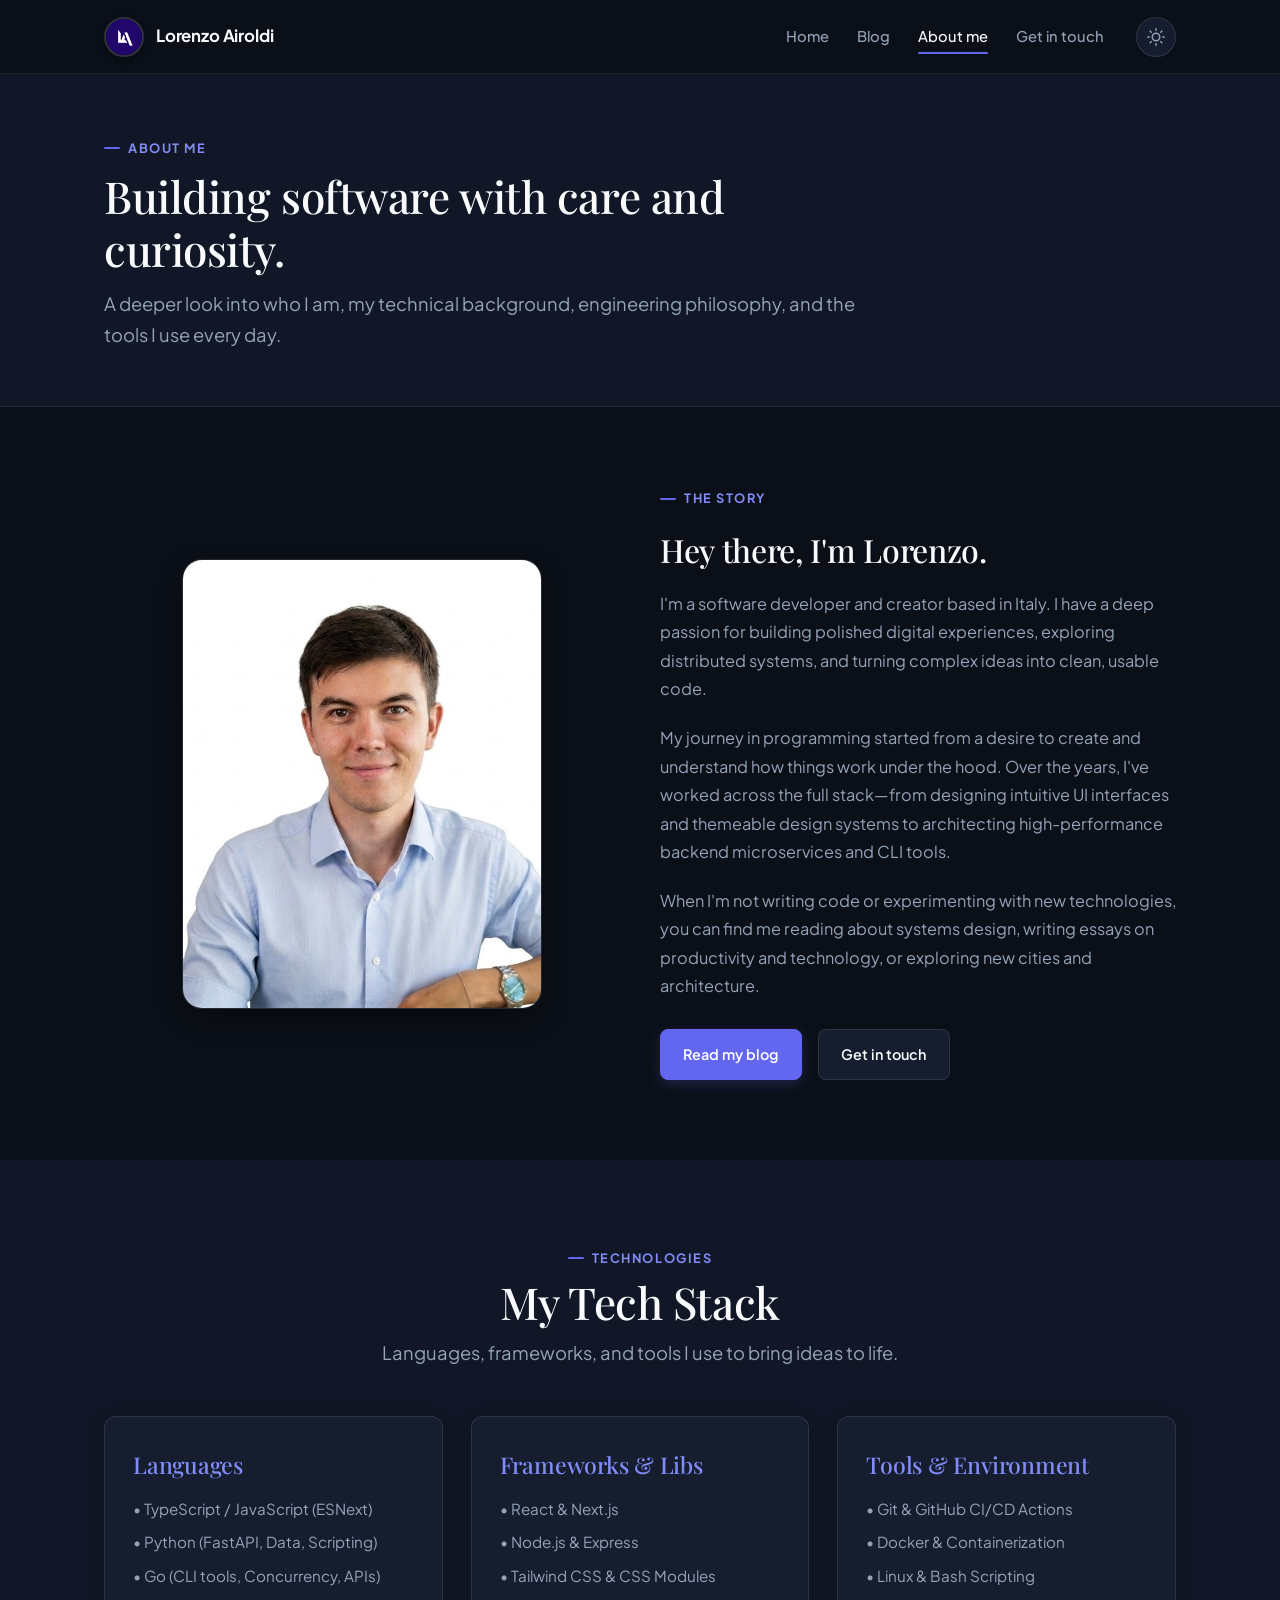
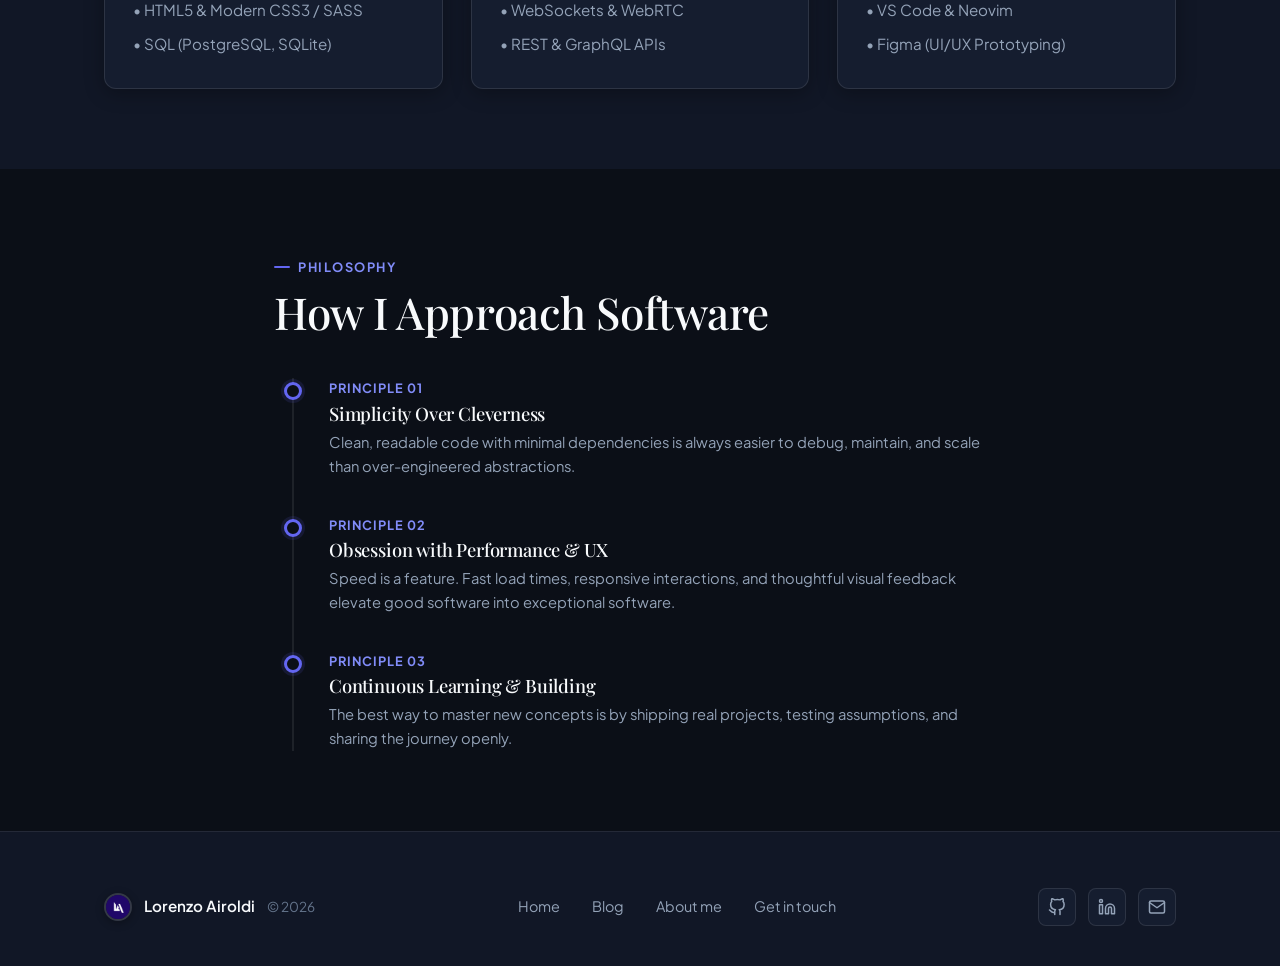
==== commit 0d97c088: "AG 2.2" ====
--- a/about.html
+++ b/about.html
@@ -36,7 +36,7 @@
 <body>
 
   <!-- =========================================================================
-       Navigation Header
+       Navigation Header (Order: Home, Blog, About me, Get in touch)
        ========================================================================= -->
   <header class="site-header">
     <div class="container header-inner">
@@ -49,9 +49,9 @@
       <nav class="nav-desktop" aria-label="Primary Navigation">
         <div class="nav-links">
           <a href="index.html" class="nav-link">Home</a>
+          <a href="blog.html" class="nav-link">Blog</a>
           <a href="about.html" class="nav-link active">About me</a>
-          <a href="posts.html" class="nav-link">Posts</a>
-          <a href="contact.html" class="nav-link">Contact</a>
+          <a href="contact.html" class="nav-link">Get in touch</a>
         </div>
 
         <button class="theme-toggle-btn" aria-label="Toggle dark / light theme" title="Toggle theme">
@@ -119,9 +119,9 @@
 
     <nav class="mobile-nav-links">
       <a href="index.html" class="mobile-nav-link">Home</a>
+      <a href="blog.html" class="mobile-nav-link">Blog</a>
       <a href="about.html" class="mobile-nav-link active">About me</a>
-      <a href="posts.html" class="mobile-nav-link">Posts</a>
-      <a href="contact.html" class="mobile-nav-link">Contact</a>
+      <a href="contact.html" class="mobile-nav-link">Get in touch</a>
     </nav>
 
     <div style="padding-top:1.5rem; border-top:1px solid var(--border-subtle); display:flex; flex-direction:column; gap:0.75rem;">
@@ -150,20 +150,42 @@
   </section>
 
   <!-- =========================================================================
-       Bio & Narrative
+       Bio & Narrative (With Lorenzo's Photo)
        ========================================================================= -->
   <section class="section">
-    <div class="container container-narrow">
-      <div class="reveal" style="display:flex; flex-direction:column; gap:1.5rem; font-size:1.05rem; line-height:1.75; color:var(--text-secondary);">
-        <p>
-          I'm <strong>Lorenzo Airoldi</strong>, a software developer and creator based in Italy. I have a deep passion for building polished digital experiences, exploring distributed systems, and turning complex ideas into clean, usable code.
-        </p>
-        <p>
-          My journey in programming started from a desire to create and understand how things work under the hood. Over the years, I've worked across the full stack—from designing intuitive UI interfaces and themeable design systems to architecting high-performance backend microservices and CLI tools.
-        </p>
-        <p>
-          When I'm not writing code or experimenting with new technologies, you can find me reading about systems design, writing essays on productivity and technology, or exploring new cities and architecture.
-        </p>
+    <div class="container">
+      <div class="grid-2" style="align-items:center;">
+        <div class="reveal" style="display:flex; justify-content:center;">
+          <div class="portrait-wrapper" style="max-width:360px;">
+            <img 
+              src="assets/img/lorenzo.jpg" 
+              alt="Lorenzo Airoldi"
+              class="portrait-image"
+              width="360"
+              height="450"
+            >
+          </div>
+        </div>
+
+        <div class="reveal reveal-delay-1" style="display:flex; flex-direction:column; gap:1.25rem; font-size:1.02rem; line-height:1.75; color:var(--text-secondary);">
+          <div class="text-eyebrow">The Story</div>
+          <h2 class="heading-2" style="color:var(--text-primary);">
+            Hey there, I'm Lorenzo.
+          </h2>
+          <p>
+            I'm a software developer and creator based in Italy. I have a deep passion for building polished digital experiences, exploring distributed systems, and turning complex ideas into clean, usable code.
+          </p>
+          <p>
+            My journey in programming started from a desire to create and understand how things work under the hood. Over the years, I've worked across the full stack—from designing intuitive UI interfaces and themeable design systems to architecting high-performance backend microservices and CLI tools.
+          </p>
+          <p>
+            When I'm not writing code or experimenting with new technologies, you can find me reading about systems design, writing essays on productivity and technology, or exploring new cities and architecture.
+          </p>
+          <div style="margin-top:0.5rem; display:flex; gap:1rem; flex-wrap:wrap;">
+            <a href="blog.html" class="btn btn-primary">Read my blog</a>
+            <a href="contact.html" class="btn btn-secondary">Get in touch</a>
+          </div>
+        </div>
       </div>
     </div>
   </section>
@@ -273,9 +295,9 @@
 
       <div class="footer-nav">
         <a href="index.html" class="footer-link">Home</a>
+        <a href="blog.html" class="footer-link">Blog</a>
         <a href="about.html" class="footer-link">About me</a>
-        <a href="posts.html" class="footer-link">Posts</a>
-        <a href="contact.html" class="footer-link">Contact</a>
+        <a href="contact.html" class="footer-link">Get in touch</a>
       </div>
 
       <div class="footer-socials">
--- a/css/style.css
+++ b/css/style.css
@@ -235,7 +235,7 @@
 .grid-2 {
   display: grid;
   grid-template-columns: repeat(2, 1fr);
-  gap: 2rem;
+  gap: 2.5rem;
 }
 
 .grid-3 {
@@ -593,7 +593,7 @@
 }
 
 /* --------------------------------------------------------------------------
-   7. Hero Sections
+   7. Hero & Portrait Component
    -------------------------------------------------------------------------- */
 .hero-home {
   padding-top: calc(var(--header-height) + 3.5rem);
@@ -601,8 +601,14 @@
   position: relative;
 }
 
+.hero-grid {
+  display: grid;
+  grid-template-columns: 1.15fr 0.85fr;
+  gap: 3.5rem;
+  align-items: center;
+}
+
 .hero-content {
-  max-width: 760px;
   display: flex;
   flex-direction: column;
   gap: 1.5rem;
@@ -621,7 +627,55 @@
   align-items: center;
   gap: 0.5rem;
   flex-wrap: wrap;
-  margin-top: 1rem;
+  margin-top: 0.75rem;
+}
+
+.portrait-wrapper {
+  position: relative;
+  max-width: 380px;
+  margin: 0 auto;
+}
+
+.portrait-image {
+  width: 100%;
+  aspect-ratio: 4/5;
+  border-radius: var(--radius-lg);
+  object-fit: cover;
+  object-position: center top;
+  border: 1px solid var(--border-card);
+  box-shadow: var(--shadow-card);
+  transition: transform var(--transition-smooth);
+}
+
+.portrait-wrapper:hover .portrait-image {
+  transform: translateY(-4px);
+  box-shadow: var(--shadow-hover);
+}
+
+.portrait-badge {
+  position: absolute;
+  bottom: -1rem;
+  left: -0.75rem;
+  background-color: var(--bg-card);
+  border: 1px solid var(--border-card);
+  border-radius: var(--radius-md);
+  padding: 0.75rem 1.15rem;
+  box-shadow: var(--shadow-card);
+  display: flex;
+  align-items: center;
+  gap: 0.6rem;
+  font-size: 0.85rem;
+  font-weight: 600;
+  color: var(--text-primary);
+}
+
+.portrait-badge-dot {
+  width: 10px;
+  height: 10px;
+  background-color: #10B981;
+  border-radius: 50%;
+  box-shadow: 0 0 8px #10B981;
+  flex-shrink: 0;
 }
 
 /* Page Header (Inner Pages) */
@@ -710,9 +764,9 @@
 }
 
 /* --------------------------------------------------------------------------
-   9. Post / Article Cards
-   -------------------------------------------------------------------------- */
-.post-card {
+   9. Blog / Article Cards
+   -------------------------------------------------------------------------- */
+.blog-card {
   background-color: var(--bg-card);
   border-radius: var(--radius-md);
   overflow: hidden;
@@ -724,13 +778,13 @@
   height: 100%;
 }
 
-.post-card:hover {
+.blog-card:hover {
   transform: translateY(-4px);
   border-color: var(--border-hover);
   box-shadow: var(--shadow-hover);
 }
 
-.post-content {
+.blog-content {
   padding: 1.75rem;
   display: flex;
   flex-direction: column;
@@ -738,7 +792,7 @@
   justify-content: space-between;
 }
 
-.post-meta {
+.blog-meta {
   display: flex;
   align-items: center;
   gap: 0.6rem;
@@ -747,32 +801,32 @@
   margin-bottom: 0.75rem;
 }
 
-.post-meta-dot {
+.blog-meta-dot {
   width: 4px;
   height: 4px;
   background-color: var(--text-muted);
   border-radius: 50%;
 }
 
-.post-title {
+.blog-title {
   font-size: 1.25rem;
   line-height: 1.35;
   margin-bottom: 0.75rem;
   transition: color var(--transition-fast);
 }
 
-.post-card:hover .post-title {
+.blog-card:hover .blog-title {
   color: var(--accent-light);
 }
 
-.post-excerpt {
+.blog-excerpt {
   color: var(--text-secondary);
   font-size: 0.92rem;
   line-height: 1.6;
   margin-bottom: 1.25rem;
 }
 
-.post-footer {
+.blog-footer {
   display: flex;
   align-items: center;
   justify-content: space-between;
@@ -781,7 +835,7 @@
 }
 
 /* --------------------------------------------------------------------------
-   10. Blog & Filter Controls
+   10. Blog Filters & Search
    -------------------------------------------------------------------------- */
 .filter-bar {
   display: flex;
@@ -1118,6 +1172,13 @@
    15. Responsive Media Queries
    -------------------------------------------------------------------------- */
 @media (max-width: 900px) {
+  .hero-grid {
+    grid-template-columns: 1fr;
+    gap: 3rem;
+  }
+  .portrait-wrapper {
+    max-width: 320px;
+  }
   .grid-3 {
     grid-template-columns: repeat(2, 1fr);
   }
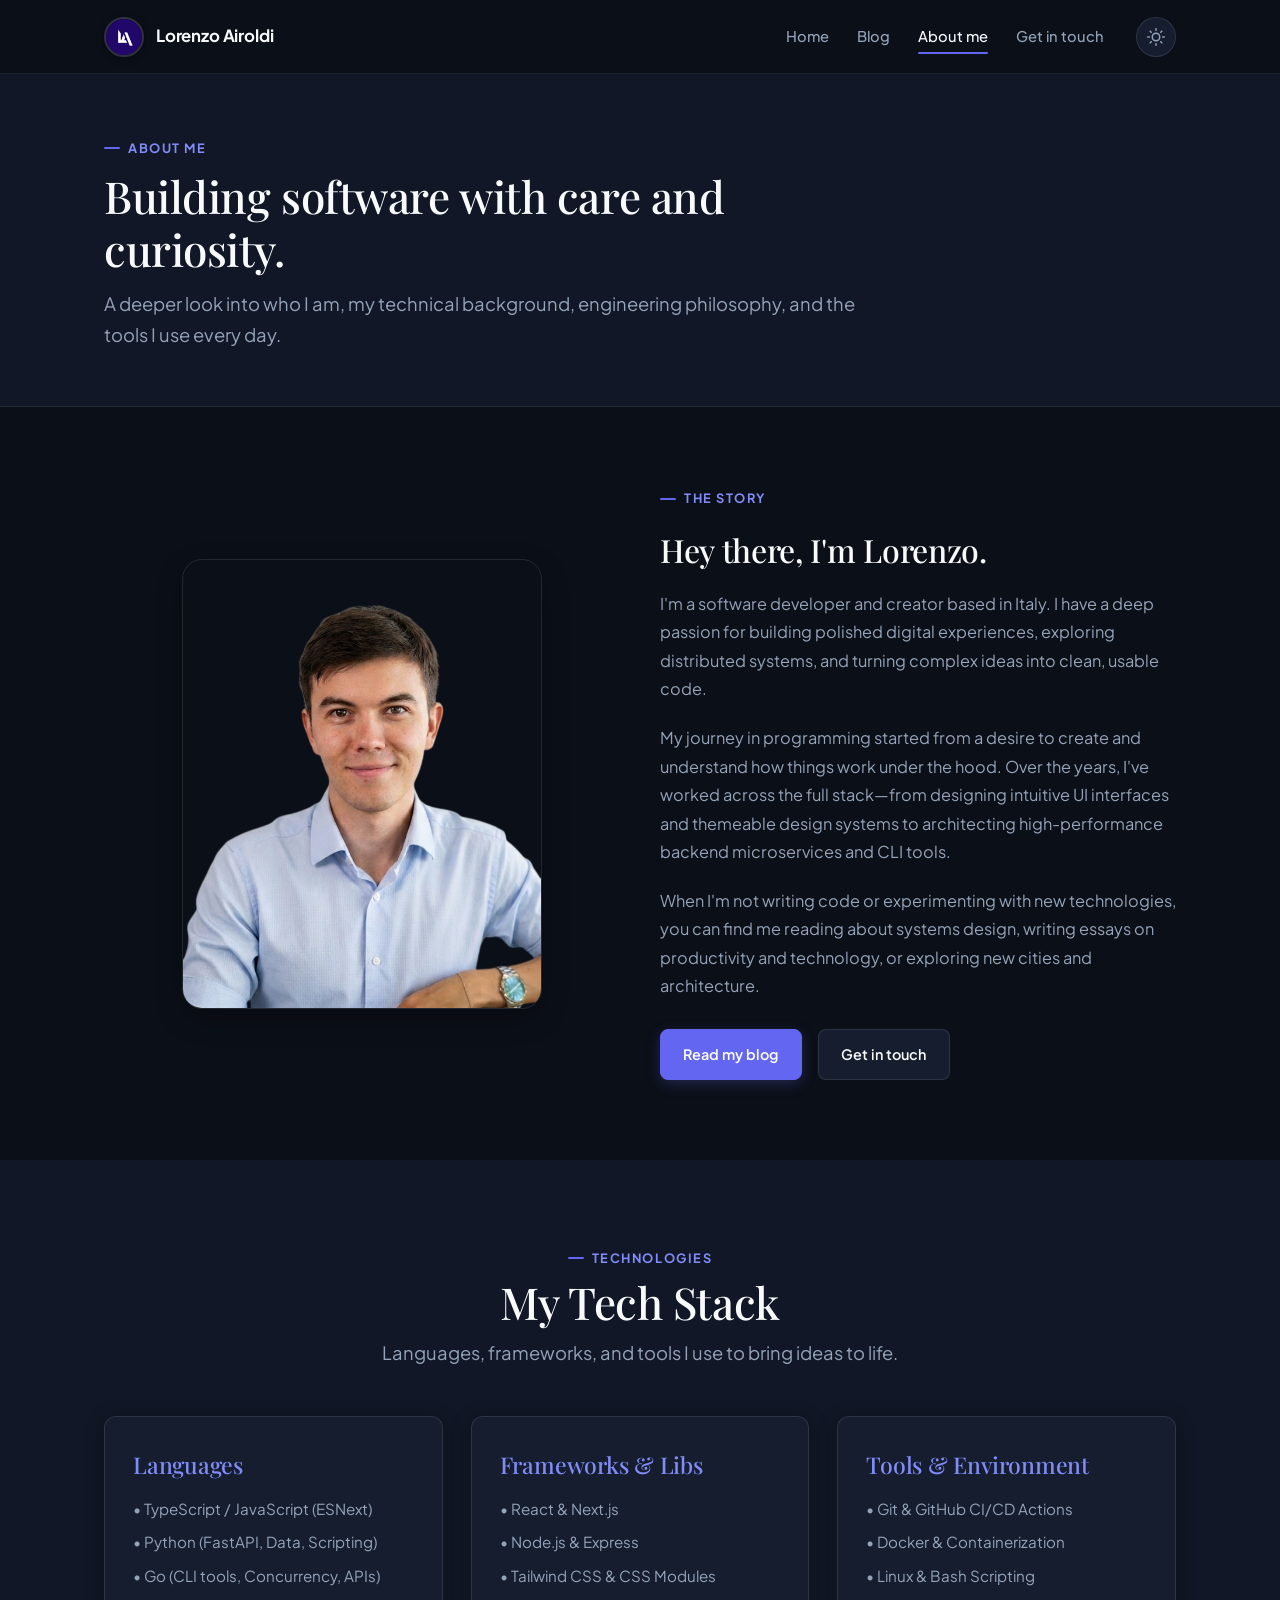
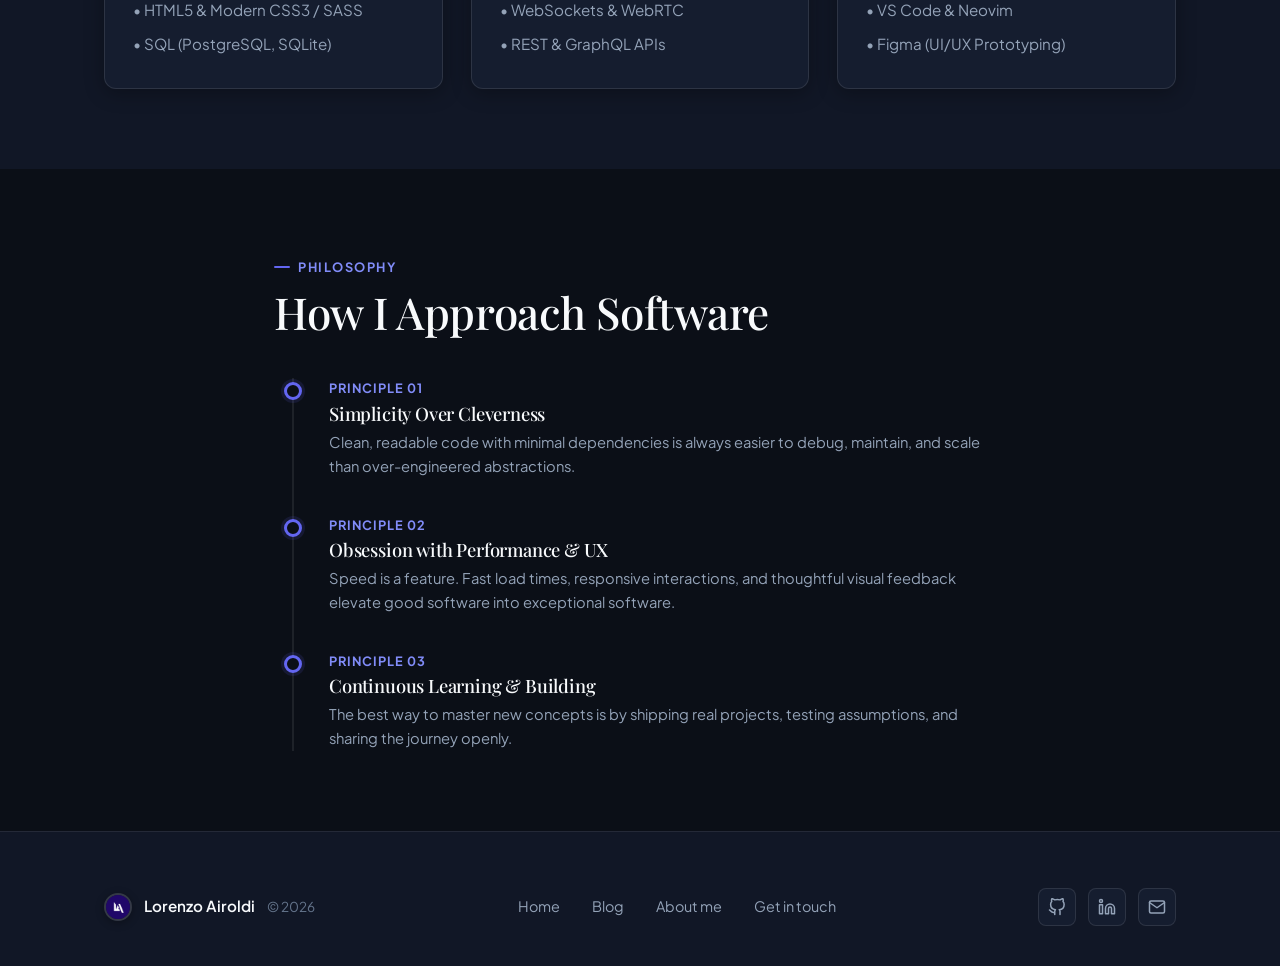
==== commit d44ae28c: "AG 2.3" ====
--- a/about.html
+++ b/about.html
@@ -158,7 +158,7 @@
         <div class="reveal" style="display:flex; justify-content:center;">
           <div class="portrait-wrapper" style="max-width:360px;">
             <img 
-              src="assets/img/lorenzo.jpg" 
+              src="assets/img/lorenzo.png" 
               alt="Lorenzo Airoldi"
               class="portrait-image"
               width="360"
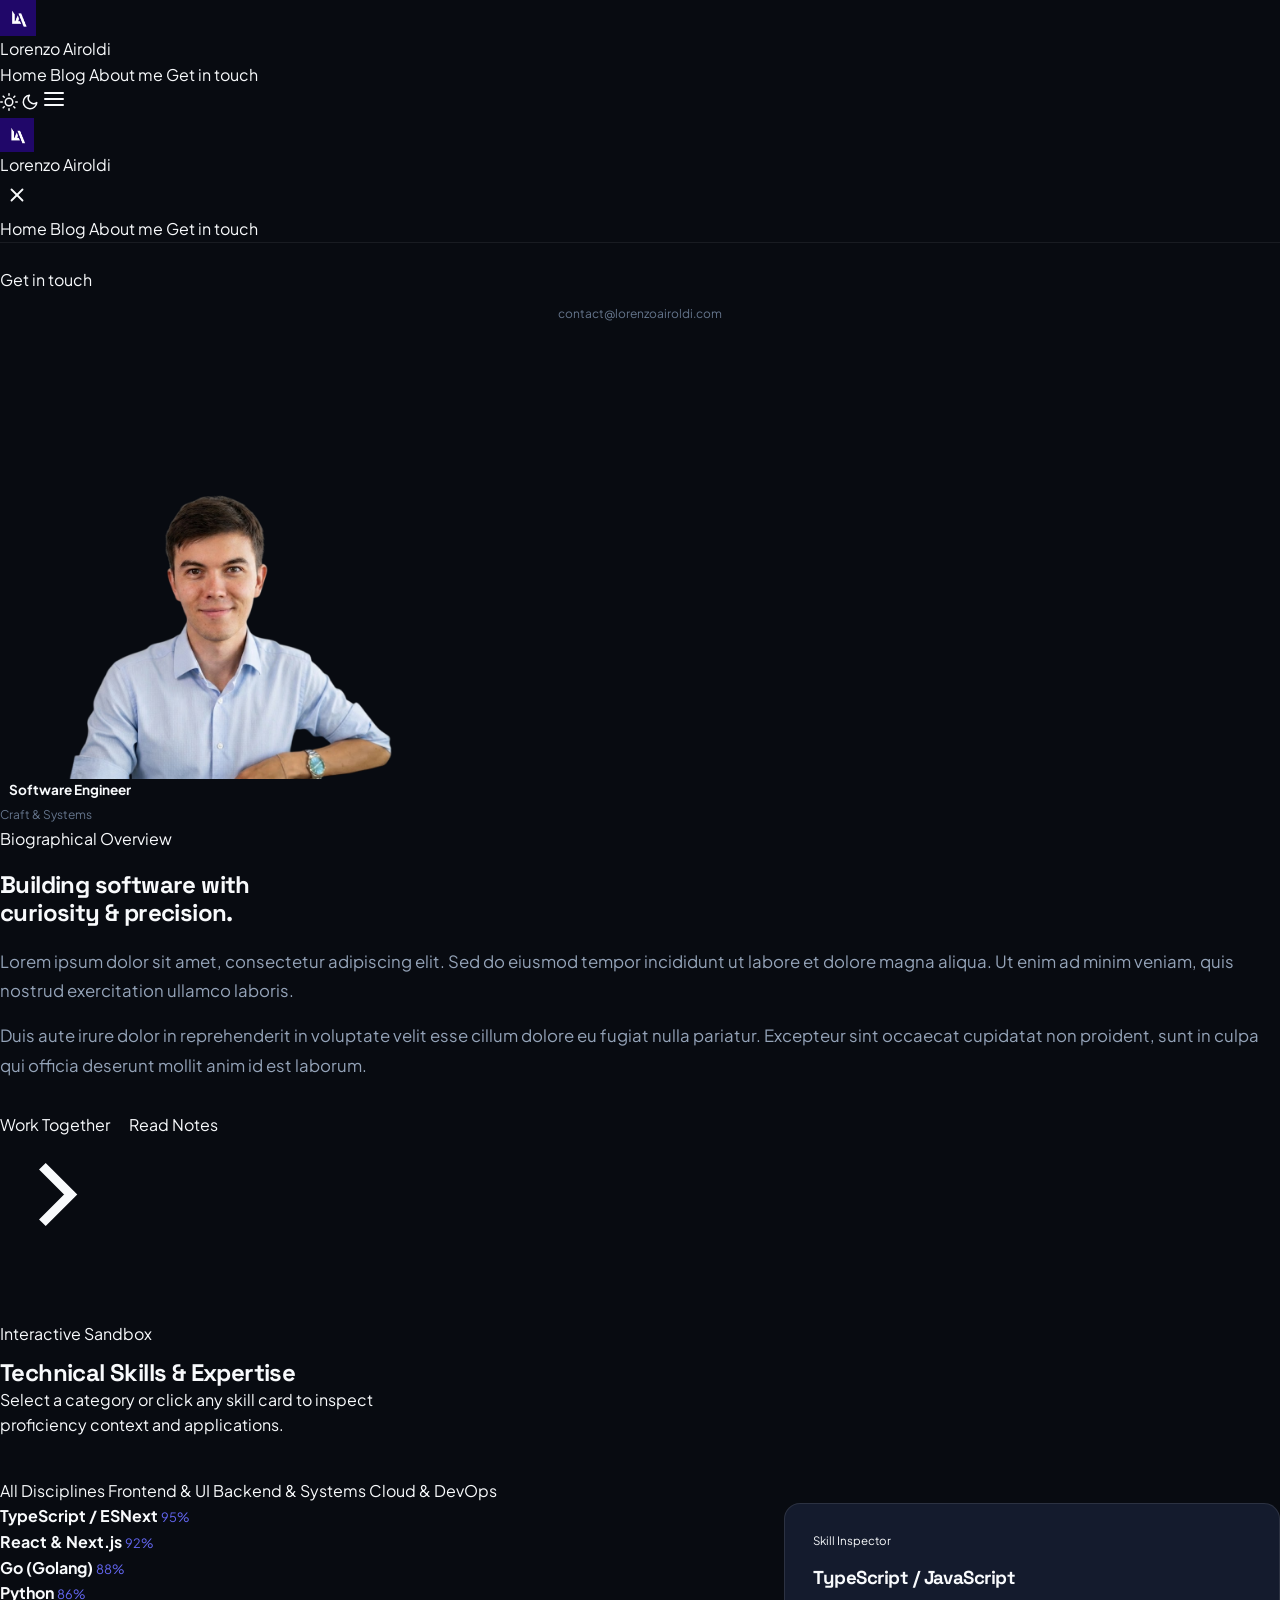
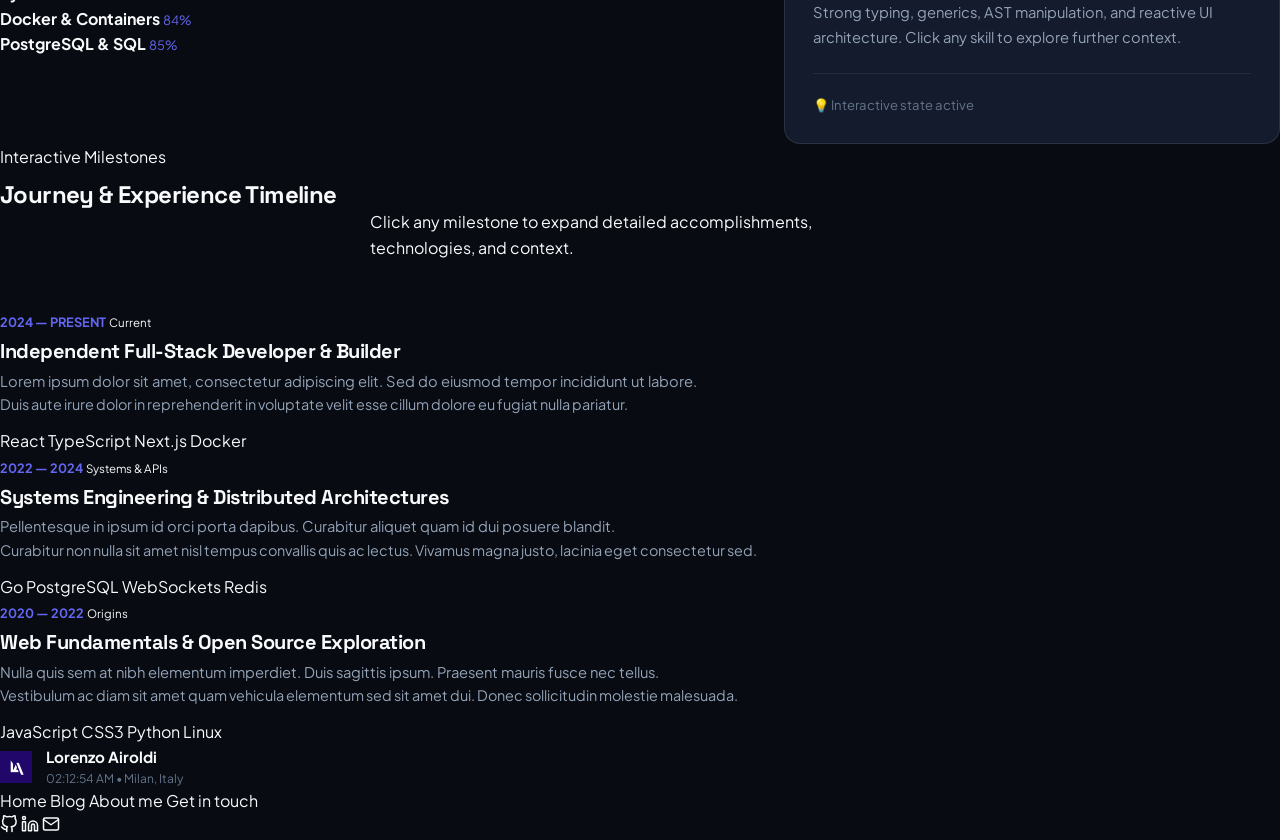
==== commit 158c991a: "AG 3.0" ====
--- a/about.html
+++ b/about.html
@@ -3,8 +3,8 @@
 <head>
   <meta charset="UTF-8">
   <meta name="viewport" content="width=device-width, initial-scale=1.0">
-  <title>About me | Lorenzo Airoldi</title>
-  <meta name="description" content="About Lorenzo Airoldi. Background, technical stack, engineering principles, and journey as a software developer and creator.">
+  <title>About Me | Lorenzo Airoldi</title>
+  <meta name="description" content="About Lorenzo Airoldi. Interactive timeline, technical skill sandbox, and journey as a software developer and creator.">
   <meta name="author" content="Lorenzo Airoldi">
 
   <!-- Instant Theme Execution -->
@@ -17,267 +17,367 @@
 
   <!-- Open Graph -->
   <meta property="og:type" content="website">
-  <meta property="og:title" content="About me | Lorenzo Airoldi">
-  <meta property="og:description" content="Background, technical stack, and principles of Lorenzo Airoldi.">
+  <meta property="og:title" content="About Me | Lorenzo Airoldi">
+  <meta property="og:description" content="Discover Lorenzo Airoldi's background, interactive milestone journey, and technical skillset.">
   <meta property="og:url" content="https://lorenzoairoldi27.github.io/about.html">
   <meta property="og:image" content="assets/img/logo.png">
 
   <!-- Favicon -->
   <link rel="icon" type="image/png" href="assets/img/logo.png">
 
-  <!-- Google Fonts -->
+  <!-- Modern Fonts -->
   <link rel="preconnect" href="https://fonts.googleapis.com">
   <link rel="preconnect" href="https://fonts.gstatic.com" crossorigin>
-  <link href="https://fonts.googleapis.com/css2?family=Playfair+Display:ital,wght@0,500;0,600;0,700;1,400&family=Plus+Jakarta+Sans:wght@300;400;500;600;700&display=swap" rel="stylesheet">
+  <link href="https://fonts.googleapis.com/css2?family=JetBrains+Mono:wght@400;500;600&family=Plus+Jakarta+Sans:wght@300;400;500;600;700;800&family=Space+Grotesk:wght@500;600;700&display=swap" rel="stylesheet">
 
   <!-- Stylesheet -->
   <link rel="stylesheet" href="css/style.css">
 </head>
 <body>
 
+  <!-- Ambient Cursor Spotlight & Reading Progress -->
+  <div class="cursor-spotlight"></div>
+  <div class="scroll-progress-bar"></div>
+
   <!-- =========================================================================
-       Navigation Header (Order: Home, Blog, About me, Get in touch)
+       Navigation Header Dock (Order: Home, Blog, About me, Get in touch)
        ========================================================================= -->
   <header class="site-header">
-    <div class="container header-inner">
-      <a href="index.html" class="brand-logo" aria-label="Lorenzo Airoldi Home">
-        <img src="assets/img/logo.png" alt="Lorenzo Airoldi Logo" class="brand-logo-img" width="40" height="40">
-        <span class="brand-name">Lorenzo Airoldi</span>
+    <nav class="nav-dock" aria-label="Main Navigation">
+      <a href="index.html" class="brand-link" aria-label="Lorenzo Airoldi Home">
+        <img src="assets/img/logo.png" alt="Lorenzo Airoldi Logo" class="brand-avatar" width="36" height="36">
+        <span>Lorenzo Airoldi</span>
       </a>
 
-      <!-- Desktop Navigation -->
-      <nav class="nav-desktop" aria-label="Primary Navigation">
-        <div class="nav-links">
-          <a href="index.html" class="nav-link">Home</a>
-          <a href="blog.html" class="nav-link">Blog</a>
-          <a href="about.html" class="nav-link active">About me</a>
-          <a href="contact.html" class="nav-link">Get in touch</a>
-        </div>
-
-        <button class="theme-toggle-btn" aria-label="Toggle dark / light theme" title="Toggle theme">
-          <svg class="theme-icon-sun" width="18" height="18" viewBox="0 0 24 24" fill="none" stroke="currentColor" stroke-width="2" stroke-linecap="round" stroke-linejoin="round">
-            <circle cx="12" cy="12" r="5"></circle>
-            <line x1="12" y1="1" x2="12" y2="3"></line>
-            <line x1="12" y1="21" x2="12" y2="23"></line>
-            <line x1="4.22" y1="4.22" x2="5.64" y2="5.64"></line>
-            <line x1="18.36" y1="18.36" x2="19.78" y2="19.78"></line>
-            <line x1="1" y1="12" x2="3" y2="12"></line>
-            <line x1="21" y1="12" x2="23" y2="12"></line>
-            <line x1="4.22" y1="19.78" x2="5.64" y2="18.36"></line>
-            <line x1="18.36" y1="5.64" x2="19.78" y2="4.22"></line>
-          </svg>
-          <svg class="theme-icon-moon" width="18" height="18" viewBox="0 0 24 24" fill="none" stroke="currentColor" stroke-width="2" stroke-linecap="round" stroke-linejoin="round">
-            <path d="M21 12.79A9 9 0 1 1 11.21 3 7 7 0 0 0 21 12.79z"></path>
+      <div class="nav-links-wrap">
+        <a href="index.html" class="dock-link">Home</a>
+        <a href="blog.html" class="dock-link">Blog</a>
+        <a href="about.html" class="dock-link active">About me</a>
+        <a href="contact.html" class="dock-link">Get in touch</a>
+      </div>
+
+      <button class="theme-toggle-dock" aria-label="Toggle theme" title="Toggle theme">
+        <svg class="theme-icon-sun" width="18" height="18" viewBox="0 0 24 24" fill="none" stroke="currentColor" stroke-width="2" stroke-linecap="round" stroke-linejoin="round">
+          <circle cx="12" cy="12" r="5"></circle>
+          <line x1="12" y1="1" x2="12" y2="3"></line>
+          <line x1="12" y1="21" x2="12" y2="23"></line>
+          <line x1="4.22" y1="4.22" x2="5.64" y2="5.64"></line>
+          <line x1="18.36" y1="18.36" x2="19.78" y2="19.78"></line>
+          <line x1="1" y1="12" x2="3" y2="12"></line>
+          <line x1="21" y1="12" x2="23" y2="12"></line>
+          <line x1="4.22" y1="19.78" x2="5.64" y2="18.36"></line>
+          <line x1="18.36" y1="5.64" x2="19.78" y2="4.22"></line>
+        </svg>
+        <svg class="theme-icon-moon" width="18" height="18" viewBox="0 0 24 24" fill="none" stroke="currentColor" stroke-width="2" stroke-linecap="round" stroke-linejoin="round">
+          <path d="M21 12.79A9 9 0 1 1 11.21 3 7 7 0 0 0 21 12.79z"></path>
+        </svg>
+      </button>
+
+      <button class="hamburger-dock" aria-label="Toggle mobile menu">
+        <svg width="24" height="24" viewBox="0 0 24 24" fill="none" stroke="currentColor" stroke-width="2" stroke-linecap="round" stroke-linejoin="round">
+          <line x1="3" y1="12" x2="21" y2="12"></line>
+          <line x1="3" y1="6" x2="21" y2="6"></line>
+          <line x1="3" y1="18" x2="21" y2="18"></line>
+        </svg>
+      </button>
+    </nav>
+  </header>
+
+  <!-- Mobile Drawer -->
+  <div class="mobile-backdrop"></div>
+  <aside class="mobile-drawer" aria-label="Mobile Navigation">
+    <div>
+      <div class="flex-between">
+        <div class="brand-link">
+          <img src="assets/img/logo.png" alt="Logo" class="brand-avatar" width="34" height="34">
+          <span>Lorenzo Airoldi</span>
+        </div>
+        <button class="mobile-drawer-close" aria-label="Close menu" style="cursor:pointer; padding:0.4rem; color:var(--text-primary);">
+          <svg width="22" height="22" viewBox="0 0 24 24" fill="none" stroke="currentColor" stroke-width="2" stroke-linecap="round" stroke-linejoin="round">
+            <line x1="18" y1="6" x2="6" y2="18"></line>
+            <line x1="6" y1="6" x2="18" y2="18"></line>
           </svg>
         </button>
+      </div>
+
+      <nav class="mobile-nav-links">
+        <a href="index.html" class="mobile-nav-item">Home</a>
+        <a href="blog.html" class="mobile-nav-item">Blog</a>
+        <a href="about.html" class="mobile-nav-item active">About me</a>
+        <a href="contact.html" class="mobile-nav-item">Get in touch</a>
       </nav>
-
-      <!-- Mobile Actions -->
-      <div class="mobile-actions">
-        <button class="theme-toggle-btn" aria-label="Toggle dark / light theme" title="Toggle theme">
-          <svg class="theme-icon-sun" width="18" height="18" viewBox="0 0 24 24" fill="none" stroke="currentColor" stroke-width="2" stroke-linecap="round" stroke-linejoin="round">
-            <circle cx="12" cy="12" r="5"></circle>
-            <line x1="12" y1="1" x2="12" y2="3"></line>
-            <line x1="12" y1="21" x2="12" y2="23"></line>
-            <line x1="4.22" y1="4.22" x2="5.64" y2="5.64"></line>
-            <line x1="18.36" y1="18.36" x2="19.78" y2="19.78"></line>
-            <line x1="1" y1="12" x2="3" y2="12"></line>
-            <line x1="21" y1="12" x2="23" y2="12"></line>
-            <line x1="4.22" y1="19.78" x2="5.64" y2="18.36"></line>
-            <line x1="18.36" y1="5.64" x2="19.78" y2="4.22"></line>
-          </svg>
-          <svg class="theme-icon-moon" width="18" height="18" viewBox="0 0 24 24" fill="none" stroke="currentColor" stroke-width="2" stroke-linecap="round" stroke-linejoin="round">
-            <path d="M21 12.79A9 9 0 1 1 11.21 3 7 7 0 0 0 21 12.79z"></path>
-          </svg>
-        </button>
-        <button class="hamburger-btn" aria-label="Open mobile navigation">
-          <svg width="24" height="24" viewBox="0 0 24 24" fill="none" stroke="currentColor" stroke-width="2" stroke-linecap="round" stroke-linejoin="round">
-            <line x1="3" y1="12" x2="21" y2="12"></line>
-            <line x1="3" y1="6" x2="21" y2="6"></line>
-            <line x1="3" y1="18" x2="21" y2="18"></line>
-          </svg>
-        </button>
-      </div>
-    </div>
-  </header>
-
-  <!-- Mobile Drawer -->
-  <div class="mobile-backdrop"></div>
-  <aside class="mobile-menu" aria-label="Mobile Navigation Menu">
-    <div class="mobile-menu-header">
-      <div class="brand-logo">
-        <img src="assets/img/logo.png" alt="Lorenzo Airoldi Logo" class="brand-logo-img" width="36" height="36">
-        <span class="brand-name">Lorenzo Airoldi</span>
-      </div>
-      <button class="mobile-close-btn" aria-label="Close mobile menu" style="cursor:pointer; padding:0.5rem; color:var(--text-primary);">
-        <svg width="24" height="24" viewBox="0 0 24 24" fill="none" stroke="currentColor" stroke-width="2" stroke-linecap="round" stroke-linejoin="round">
-          <line x1="18" y1="6" x2="6" y2="18"></line>
-          <line x1="6" y1="6" x2="18" y2="18"></line>
-        </svg>
-      </button>
-    </div>
-
-    <nav class="mobile-nav-links">
-      <a href="index.html" class="mobile-nav-link">Home</a>
-      <a href="blog.html" class="mobile-nav-link">Blog</a>
-      <a href="about.html" class="mobile-nav-link active">About me</a>
-      <a href="contact.html" class="mobile-nav-link">Get in touch</a>
-    </nav>
+    </div>
 
     <div style="padding-top:1.5rem; border-top:1px solid var(--border-subtle); display:flex; flex-direction:column; gap:0.75rem;">
       <a href="contact.html" class="btn btn-primary" style="width:100%;">Get in touch</a>
-      <div style="font-size:0.8rem; color:var(--text-muted); text-align:center;">
+      <div class="text-mono" style="font-size:0.75rem; color:var(--text-muted); text-align:center;">
         contact@lorenzoairoldi.com
       </div>
     </div>
   </aside>
 
   <!-- =========================================================================
-       Page Header
+       Hero Section (Narrative + Interactive Portrait)
        ========================================================================= -->
-  <section class="page-header">
+  <section class="section" style="padding-top:calc(var(--header-height) + 4rem); padding-bottom:4rem;">
     <div class="container">
-      <div class="page-header-content reveal">
-        <div class="text-eyebrow">About me</div>
-        <h1 class="heading-1" style="margin-top:0.75rem; margin-bottom:0.75rem;">
-          Building software with care and curiosity.
-        </h1>
-        <p class="text-lead">
-          A deeper look into who I am, my technical background, engineering philosophy, and the tools I use every day.
-        </p>
-      </div>
-    </div>
-  </section>
-
-  <!-- =========================================================================
-       Bio & Narrative (With Lorenzo's Photo)
-       ========================================================================= -->
-  <section class="section">
-    <div class="container">
-      <div class="grid-2" style="align-items:center;">
-        <div class="reveal" style="display:flex; justify-content:center;">
-          <div class="portrait-wrapper" style="max-width:360px;">
+      <div class="hero-grid">
+        
+        <!-- Portrait Showcase with 3D Tilt & Aura -->
+        <div class="portrait-showcase">
+          <div class="portrait-aura"></div>
+          <div class="portrait-frame tilt-element">
             <img 
               src="assets/img/lorenzo.png" 
-              alt="Lorenzo Airoldi"
-              class="portrait-image"
-              width="360"
-              height="450"
+              alt="Lorenzo Airoldi Portrait" 
+              class="portrait-img-cutout"
+              width="420"
+              height="490"
             >
-          </div>
-        </div>
-
-        <div class="reveal reveal-delay-1" style="display:flex; flex-direction:column; gap:1.25rem; font-size:1.02rem; line-height:1.75; color:var(--text-secondary);">
-          <div class="text-eyebrow">The Story</div>
-          <h2 class="heading-2" style="color:var(--text-primary);">
-            Hey there, I'm Lorenzo.
-          </h2>
-          <p>
-            I'm a software developer and creator based in Italy. I have a deep passion for building polished digital experiences, exploring distributed systems, and turning complex ideas into clean, usable code.
-          </p>
-          <p>
-            My journey in programming started from a desire to create and understand how things work under the hood. Over the years, I've worked across the full stack—from designing intuitive UI interfaces and themeable design systems to architecting high-performance backend microservices and CLI tools.
-          </p>
-          <p>
-            When I'm not writing code or experimenting with new technologies, you can find me reading about systems design, writing essays on productivity and technology, or exploring new cities and architecture.
-          </p>
-          <div style="margin-top:0.5rem; display:flex; gap:1rem; flex-wrap:wrap;">
-            <a href="blog.html" class="btn btn-primary">Read my blog</a>
-            <a href="contact.html" class="btn btn-secondary">Get in touch</a>
-          </div>
-        </div>
+            <div class="portrait-status-pill">
+              <div style="display:flex; align-items:center; gap:0.55rem;">
+                <span class="badge-pulse-dot"></span>
+                <span style="font-size:0.85rem; font-weight:700;">Software Engineer</span>
+              </div>
+              <span class="text-mono" style="font-size:0.75rem; color:var(--text-muted);">Craft & Systems</span>
+            </div>
+          </div>
+        </div>
+
+        <!-- Narrative Column -->
+        <div style="display:flex; flex-direction:column; gap:1.25rem;">
+          <div class="badge-pill">Biographical Overview</div>
+          <h1 class="heading-hero">
+            Building software with <br>
+            <span class="text-gradient">curiosity & precision.</span>
+          </h1>
+
+          <div style="color:var(--text-secondary); font-size:1.05rem; line-height:1.75; display:flex; flex-direction:column; gap:1rem;">
+            <p>
+              Lorem ipsum dolor sit amet, consectetur adipiscing elit. Sed do eiusmod tempor incididunt ut labore et dolore magna aliqua. Ut enim ad minim veniam, quis nostrud exercitation ullamco laboris.
+            </p>
+            <p>
+              Duis aute irure dolor in reprehenderit in voluptate velit esse cillum dolore eu fugiat nulla pariatur. Excepteur sint occaecat cupidatat non proident, sunt in culpa qui officia deserunt mollit anim id est laborum.
+            </p>
+          </div>
+
+          <div style="display:flex; gap:1rem; flex-wrap:wrap; margin-top:0.75rem;">
+            <a href="contact.html" class="btn btn-primary">
+              Work Together
+              <svg viewBox="0 0 24 24" fill="none" stroke="currentColor" stroke-width="2"><polyline points="9 18 15 12 9 6"></polyline></svg>
+            </a>
+            <a href="blog.html" class="btn btn-glass">
+              Read Notes
+            </a>
+          </div>
+        </div>
+
       </div>
     </div>
   </section>
 
   <!-- =========================================================================
-       Tech Stack & Tooling
+       Interactive Skills Matrix Sandbox
        ========================================================================= -->
   <section class="section section-alt">
     <div class="container">
-      <div class="text-center reveal" style="max-width:620px; margin:0 auto 3rem;">
-        <div class="text-eyebrow">Technologies</div>
-        <h2 class="heading-1" style="margin-top:0.5rem; margin-bottom:0.5rem;">My Tech Stack</h2>
-        <p class="text-lead">Languages, frameworks, and tools I use to bring ideas to life.</p>
-      </div>
-
-      <div class="grid-3">
-        <!-- Group 1 -->
-        <div class="card reveal reveal-delay-1">
-          <h3 class="heading-3" style="margin-bottom:1rem; color:var(--accent-light);">Languages</h3>
-          <div style="display:flex; flex-direction:column; gap:0.6rem; font-size:0.95rem; color:var(--text-secondary);">
-            <div>• TypeScript / JavaScript (ESNext)</div>
-            <div>• Python (FastAPI, Data, Scripting)</div>
-            <div>• Go (CLI tools, Concurrency, APIs)</div>
-            <div>• HTML5 & Modern CSS3 / SASS</div>
-            <div>• SQL (PostgreSQL, SQLite)</div>
-          </div>
-        </div>
-
-        <!-- Group 2 -->
-        <div class="card reveal reveal-delay-2">
-          <h3 class="heading-3" style="margin-bottom:1rem; color:var(--accent-light);">Frameworks & Libs</h3>
-          <div style="display:flex; flex-direction:column; gap:0.6rem; font-size:0.95rem; color:var(--text-secondary);">
-            <div>• React & Next.js</div>
-            <div>• Node.js & Express</div>
-            <div>• Tailwind CSS & CSS Modules</div>
-            <div>• WebSockets & WebRTC</div>
-            <div>• REST & GraphQL APIs</div>
-          </div>
-        </div>
-
-        <!-- Group 3 -->
-        <div class="card reveal reveal-delay-3">
-          <h3 class="heading-3" style="margin-bottom:1rem; color:var(--accent-light);">Tools & Environment</h3>
-          <div style="display:flex; flex-direction:column; gap:0.6rem; font-size:0.95rem; color:var(--text-secondary);">
-            <div>• Git & GitHub CI/CD Actions</div>
-            <div>• Docker & Containerization</div>
-            <div>• Linux & Bash Scripting</div>
-            <div>• VS Code & Neovim</div>
-            <div>• Figma (UI/UX Prototyping)</div>
-          </div>
+      <div class="flex-between" style="margin-bottom:2.5rem; flex-wrap:wrap; gap:1rem;">
+        <div>
+          <div class="badge-pill" style="margin-bottom:0.75rem;">Interactive Sandbox</div>
+          <h2 class="heading-section">Technical Skills & Expertise</h2>
+        </div>
+        <p class="text-lead" style="max-width:440px; margin:0;">
+          Select a category or click any skill card to inspect proficiency context and applications.
+        </p>
+      </div>
+
+      <div class="skills-matrix-wrap">
+        <!-- Category Switcher Tabs -->
+        <div class="skill-category-tabs">
+          <button class="skill-tab-btn active" data-category="all">All Disciplines</button>
+          <button class="skill-tab-btn" data-category="frontend">Frontend & UI</button>
+          <button class="skill-tab-btn" data-category="backend">Backend & Systems</button>
+          <button class="skill-tab-btn" data-category="devops">Cloud & DevOps</button>
+        </div>
+
+        <div style="display:grid; grid-template-columns:1.2fr 0.8fr; gap:2.5rem; align-items:start;">
+          
+          <!-- Cards Grid -->
+          <div class="skill-cards-grid">
+            
+            <div class="skill-interactive-card" data-category="frontend" data-name="TypeScript / JavaScript" data-desc="Strong typing, generics, AST manipulation, and reactive UI architecture.">
+              <div class="flex-between">
+                <span style="font-weight:700;">TypeScript / ESNext</span>
+                <span class="text-mono" style="font-size:0.8rem; color:var(--accent-primary);">95%</span>
+              </div>
+              <div class="skill-progress-bar-bg">
+                <div class="skill-progress-bar-fill" style="width:95%;"></div>
+              </div>
+            </div>
+
+            <div class="skill-interactive-card" data-category="frontend" data-name="React & Next.js" data-desc="Server components, streaming SSR, fluid transitions, and tokenized design systems.">
+              <div class="flex-between">
+                <span style="font-weight:700;">React & Next.js</span>
+                <span class="text-mono" style="font-size:0.8rem; color:var(--accent-primary);">92%</span>
+              </div>
+              <div class="skill-progress-bar-bg">
+                <div class="skill-progress-bar-fill" style="width:92%;"></div>
+              </div>
+            </div>
+
+            <div class="skill-interactive-card" data-category="backend" data-name="Go (Golang)" data-desc="High-throughput microservices, CLI tool development, and concurrent network daemons.">
+              <div class="flex-between">
+                <span style="font-weight:700;">Go (Golang)</span>
+                <span class="text-mono" style="font-size:0.8rem; color:var(--accent-primary);">88%</span>
+              </div>
+              <div class="skill-progress-bar-bg">
+                <div class="skill-progress-bar-fill" style="width:88%;"></div>
+              </div>
+            </div>
+
+            <div class="skill-interactive-card" data-category="backend" data-name="Python" data-desc="FastAPI services, automation scripts, data pipelines, and numerical modeling.">
+              <div class="flex-between">
+                <span style="font-weight:700;">Python</span>
+                <span class="text-mono" style="font-size:0.8rem; color:var(--accent-primary);">86%</span>
+              </div>
+              <div class="skill-progress-bar-bg">
+                <div class="skill-progress-bar-fill" style="width:86%;"></div>
+              </div>
+            </div>
+
+            <div class="skill-interactive-card" data-category="devops" data-name="Docker & Containers" data-desc="Multi-stage container builds, orchestration, and isolated development environments.">
+              <div class="flex-between">
+                <span style="font-weight:700;">Docker & Containers</span>
+                <span class="text-mono" style="font-size:0.8rem; color:var(--accent-primary);">84%</span>
+              </div>
+              <div class="skill-progress-bar-bg">
+                <div class="skill-progress-bar-fill" style="width:84%;"></div>
+              </div>
+            </div>
+
+            <div class="skill-interactive-card" data-category="backend" data-name="PostgreSQL & SQL" data-desc="Relational schema design, query optimization, connection pooling, and indexing.">
+              <div class="flex-between">
+                <span style="font-weight:700;">PostgreSQL & SQL</span>
+                <span class="text-mono" style="font-size:0.8rem; color:var(--accent-primary);">85%</span>
+              </div>
+              <div class="skill-progress-bar-bg">
+                <div class="skill-progress-bar-fill" style="width:85%;"></div>
+              </div>
+            </div>
+
+          </div>
+
+          <!-- Inspector Preview Panel -->
+          <div style="background:var(--bg-surface-elevated); border:1px solid var(--border-card); border-radius:var(--radius-md); padding:1.75rem;">
+            <div class="badge-pill" style="margin-bottom:1rem; font-size:0.72rem;">Skill Inspector</div>
+            <h3 id="inspector-skill-name" class="heading-card" style="margin-bottom:0.75rem;">TypeScript / JavaScript</h3>
+            <p id="inspector-skill-desc" style="color:var(--text-secondary); font-size:0.92rem; line-height:1.65;">
+              Strong typing, generics, AST manipulation, and reactive UI architecture. Click any skill to explore further context.
+            </p>
+            <div style="margin-top:1.5rem; padding-top:1.25rem; border-top:1px solid var(--border-subtle); display:flex; align-items:center; gap:0.5rem; font-size:0.82rem; color:var(--text-muted);">
+              <span>💡 Interactive state active</span>
+            </div>
+          </div>
+
         </div>
       </div>
     </div>
   </section>
 
   <!-- =========================================================================
-       Principles
+       Interactive Clickable Timeline
        ========================================================================= -->
   <section class="section">
     <div class="container container-narrow">
-      <div class="reveal" style="margin-bottom:2.5rem;">
-        <div class="text-eyebrow">Philosophy</div>
-        <h2 class="heading-1" style="margin-top:0.5rem;">How I Approach Software</h2>
-      </div>
-
-      <div class="timeline reveal">
-        <div class="timeline-item">
-          <div class="timeline-dot"></div>
-          <div class="timeline-year">Principle 01</div>
-          <h3 class="timeline-title">Simplicity Over Cleverness</h3>
-          <p class="timeline-desc">
-            Clean, readable code with minimal dependencies is always easier to debug, maintain, and scale than over-engineered abstractions.
-          </p>
-        </div>
-
-        <div class="timeline-item">
-          <div class="timeline-dot"></div>
-          <div class="timeline-year">Principle 02</div>
-          <h3 class="timeline-title">Obsession with Performance & UX</h3>
-          <p class="timeline-desc">
-            Speed is a feature. Fast load times, responsive interactions, and thoughtful visual feedback elevate good software into exceptional software.
-          </p>
-        </div>
-
-        <div class="timeline-item">
-          <div class="timeline-dot"></div>
-          <div class="timeline-year">Principle 03</div>
-          <h3 class="timeline-title">Continuous Learning & Building</h3>
-          <p class="timeline-desc">
-            The best way to master new concepts is by shipping real projects, testing assumptions, and sharing the journey openly.
-          </p>
-        </div>
+      <div class="text-center" style="margin-bottom:3rem;">
+        <div class="badge-pill" style="margin:0 auto 0.75rem;">Interactive Milestones</div>
+        <h2 class="heading-section">Journey & Experience Timeline</h2>
+        <p class="text-lead" style="margin:0 auto; max-width:540px;">
+          Click any milestone to expand detailed accomplishments, technologies, and context.
+        </p>
+      </div>
+
+      <!-- Interactive Timeline Component -->
+      <div class="timeline-interactive">
+        
+        <!-- Milestone 1 -->
+        <div class="timeline-node expanded">
+          <div class="timeline-bullet"></div>
+          <div class="timeline-card">
+            <div class="flex-between">
+              <span class="text-mono" style="font-size:0.8rem; color:var(--accent-primary); font-weight:700;">2024 — PRESENT</span>
+              <span class="badge-pill" style="font-size:0.72rem;">Current</span>
+            </div>
+            <h3 style="font-size:1.25rem; margin:0.4rem 0;">Independent Full-Stack Developer & Builder</h3>
+            <p style="color:var(--text-secondary); font-size:0.92rem; line-height:1.6;">
+              Lorem ipsum dolor sit amet, consectetur adipiscing elit. Sed do eiusmod tempor incididunt ut labore.
+            </p>
+            <div class="timeline-details">
+              <p style="color:var(--text-secondary); font-size:0.9rem; line-height:1.6; margin-bottom:0.75rem;">
+                Duis aute irure dolor in reprehenderit in voluptate velit esse cillum dolore eu fugiat nulla pariatur.
+              </p>
+              <div class="tech-cloud">
+                <span class="tech-tag">React</span>
+                <span class="tech-tag">TypeScript</span>
+                <span class="tech-tag">Next.js</span>
+                <span class="tech-tag">Docker</span>
+              </div>
+            </div>
+          </div>
+        </div>
+
+        <!-- Milestone 2 -->
+        <div class="timeline-node">
+          <div class="timeline-bullet"></div>
+          <div class="timeline-card">
+            <div class="flex-between">
+              <span class="text-mono" style="font-size:0.8rem; color:var(--accent-primary); font-weight:700;">2022 — 2024</span>
+              <span class="badge-pill" style="font-size:0.72rem;">Systems & APIs</span>
+            </div>
+            <h3 style="font-size:1.25rem; margin:0.4rem 0;">Systems Engineering & Distributed Architectures</h3>
+            <p style="color:var(--text-secondary); font-size:0.92rem; line-height:1.6;">
+              Pellentesque in ipsum id orci porta dapibus. Curabitur aliquet quam id dui posuere blandit.
+            </p>
+            <div class="timeline-details">
+              <p style="color:var(--text-secondary); font-size:0.9rem; line-height:1.6; margin-bottom:0.75rem;">
+                Curabitur non nulla sit amet nisl tempus convallis quis ac lectus. Vivamus magna justo, lacinia eget consectetur sed.
+              </p>
+              <div class="tech-cloud">
+                <span class="tech-tag">Go</span>
+                <span class="tech-tag">PostgreSQL</span>
+                <span class="tech-tag">WebSockets</span>
+                <span class="tech-tag">Redis</span>
+              </div>
+            </div>
+          </div>
+        </div>
+
+        <!-- Milestone 3 -->
+        <div class="timeline-node">
+          <div class="timeline-bullet"></div>
+          <div class="timeline-card">
+            <div class="flex-between">
+              <span class="text-mono" style="font-size:0.8rem; color:var(--accent-primary); font-weight:700;">2020 — 2022</span>
+              <span class="badge-pill" style="font-size:0.72rem;">Origins</span>
+            </div>
+            <h3 style="font-size:1.25rem; margin:0.4rem 0;">Web Fundamentals & Open Source Exploration</h3>
+            <p style="color:var(--text-secondary); font-size:0.92rem; line-height:1.6;">
+              Nulla quis sem at nibh elementum imperdiet. Duis sagittis ipsum. Praesent mauris fusce nec tellus.
+            </p>
+            <div class="timeline-details">
+              <p style="color:var(--text-secondary); font-size:0.9rem; line-height:1.6; margin-bottom:0.75rem;">
+                Vestibulum ac diam sit amet quam vehicula elementum sed sit amet dui. Donec sollicitudin molestie malesuada.
+              </p>
+              <div class="tech-cloud">
+                <span class="tech-tag">JavaScript</span>
+                <span class="tech-tag">CSS3</span>
+                <span class="tech-tag">Python</span>
+                <span class="tech-tag">Linux</span>
+              </div>
+            </div>
+          </div>
+        </div>
+
       </div>
     </div>
   </section>
@@ -287,34 +387,38 @@
        ========================================================================= -->
   <footer class="site-footer">
     <div class="container footer-inner">
-      <div style="display:flex; align-items:center; gap:0.75rem;">
-        <img src="assets/img/logo.png" alt="Lorenzo Airoldi Logo" class="brand-logo-img" width="28" height="28" style="width:28px; height:28px;">
-        <span style="font-weight:600; color:var(--text-primary); font-size:0.95rem;">Lorenzo Airoldi</span>
-        <span style="color:var(--text-muted); font-size:0.85rem;">© 2026</span>
+      <div style="display:flex; align-items:center; gap:0.85rem;">
+        <img src="assets/img/logo.png" alt="Logo" class="brand-avatar" width="32" height="32">
+        <div>
+          <div style="font-weight:700; font-size:0.95rem;">Lorenzo Airoldi</div>
+          <div class="live-time-display text-mono" style="font-size:0.75rem; color:var(--text-muted);">
+            Milan, Italy
+          </div>
+        </div>
       </div>
 
       <div class="footer-nav">
-        <a href="index.html" class="footer-link">Home</a>
-        <a href="blog.html" class="footer-link">Blog</a>
-        <a href="about.html" class="footer-link">About me</a>
-        <a href="contact.html" class="footer-link">Get in touch</a>
+        <a href="index.html">Home</a>
+        <a href="blog.html">Blog</a>
+        <a href="about.html">About me</a>
+        <a href="contact.html">Get in touch</a>
       </div>
 
       <div class="footer-socials">
-        <a href="https://github.com/lorenzoairoldi27" target="_blank" rel="noopener noreferrer" class="social-icon-btn" aria-label="GitHub">
-          <svg viewBox="0 0 24 24" fill="none" stroke="currentColor" stroke-width="2" stroke-linecap="round" stroke-linejoin="round">
+        <a href="https://github.com/lorenzoairoldi27" target="_blank" rel="noopener noreferrer" class="social-circle-btn" aria-label="GitHub">
+          <svg width="18" height="18" viewBox="0 0 24 24" fill="none" stroke="currentColor" stroke-width="2" stroke-linecap="round" stroke-linejoin="round">
             <path d="M9 19c-5 1.5-5-2.5-7-3m14 6v-3.87a3.37 3.37 0 0 0-.94-2.61c3.14-.35 6.44-1.54 6.44-7A5.44 5.44 0 0 0 20 4.77 5.07 5.07 0 0 0 19.91 1S18.73.65 16 2.48a13.38 13.38 0 0 0-7 0C6.27.65 5.09 1 5.09 1A5.07 5.07 0 0 0 5 4.77a5.44 5.44 0 0 0-1.5 3.78c0 5.42 3.3 6.61 6.44 7A3.37 3.37 0 0 0 9 18.13V22"></path>
           </svg>
         </a>
-        <a href="https://linkedin.com" target="_blank" rel="noopener noreferrer" class="social-icon-btn" aria-label="LinkedIn">
-          <svg viewBox="0 0 24 24" fill="none" stroke="currentColor" stroke-width="2" stroke-linecap="round" stroke-linejoin="round">
+        <a href="https://linkedin.com" target="_blank" rel="noopener noreferrer" class="social-circle-btn" aria-label="LinkedIn">
+          <svg width="18" height="18" viewBox="0 0 24 24" fill="none" stroke="currentColor" stroke-width="2" stroke-linecap="round" stroke-linejoin="round">
             <path d="M16 8a6 6 0 0 1 6 6v7h-4v-7a2 2 0 0 0-2-2 2 2 0 0 0-2 2v7h-4v-7a6 6 0 0 1 6-6z"></path>
             <rect x="2" y="9" width="4" height="12"></rect>
             <circle cx="4" cy="4" r="2"></circle>
           </svg>
         </a>
-        <a href="mailto:contact@lorenzoairoldi.com" class="social-icon-btn" aria-label="Email">
-          <svg viewBox="0 0 24 24" fill="none" stroke="currentColor" stroke-width="2" stroke-linecap="round" stroke-linejoin="round">
+        <a href="mailto:contact@lorenzoairoldi.com" class="social-circle-btn" aria-label="Email">
+          <svg width="18" height="18" viewBox="0 0 24 24" fill="none" stroke="currentColor" stroke-width="2" stroke-linecap="round" stroke-linejoin="round">
             <path d="M4 4h16c1.1 0 2 .9 2 2v12c0 1.1-.9 2-2 2H4c-1.1 0-2-.9-2-2V6c0-1.1.9-2 2-2z"></path>
             <polyline points="22,6 12,13 2,6"></polyline>
           </svg>
--- a/css/style.css
+++ b/css/style.css
@@ -1,31 +1,52 @@
 /* ==========================================================================
    LORENZO AIROLDI | PERSONAL WEBSITE
    Master Stylesheet & Dark/Light Design System
+   LORENZO AIROLDI | INTERACTIVE PERSONAL BRAND SYSTEM
+   Architecture: High-Performance CSS Tokens, Bento Grid, Spotlight & Glass
    ========================================================================== */
 
 /* --------------------------------------------------------------------------
    1. Theme Variables
+   1. Design Tokens & Color Palettes
    -------------------------------------------------------------------------- */
 :root {
+  /* Typography */
+  --font-sans: 'Plus Jakarta Sans', -apple-system, BlinkMacSystemFont, 'Segoe UI', Roboto, sans-serif;
+  --font-display: 'Space Grotesk', 'Plus Jakarta Sans', sans-serif;
   --font-serif: 'Playfair Display', Georgia, serif;
   --font-sans: 'Plus Jakarta Sans', -apple-system, BlinkMacSystemFont, 'Segoe UI', Roboto, sans-serif;
   --font-mono: ui-monospace, SFMono-Regular, Menlo, Monaco, Consolas, monospace;
+  --font-mono: 'JetBrains Mono', ui-monospace, SFMono-Regular, Menlo, Monaco, Consolas, monospace;
 
   --radius-xs: 4px;
   --radius-sm: 8px;
   --radius-md: 12px;
   --radius-lg: 20px;
+  /* Sizing & Radii */
+  --radius-xs: 6px;
+  --radius-sm: 10px;
+  --radius-md: 16px;
+  --radius-lg: 24px;
+  --radius-xl: 32px;
   --radius-full: 9999px;
 
   --max-width: 1120px;
   --header-height: 74px;
+  --max-width: 1200px;
+  --header-height: 76px;
 
   --transition-fast: 0.15s ease;
   --transition-smooth: 0.3s cubic-bezier(0.16, 1, 0.3, 1);
   --transition-slow: 0.5s cubic-bezier(0.16, 1, 0.3, 1);
+  /* Transitions */
+  --trans-instant: 0.12s ease;
+  --trans-fast: 0.2s cubic-bezier(0.16, 1, 0.3, 1);
+  --trans-smooth: 0.35s cubic-bezier(0.16, 1, 0.3, 1);
+  --trans-spring: 0.5s cubic-bezier(0.34, 1.56, 0.64, 1);
 }
 
 /* Dark Theme (Default) */
+/* Dark Theme (Default) - Obsidian Slate & Neon Indigo / Cyan */
 :root,
 [data-theme="dark"] {
   --bg-primary: #0B0F17;
@@ -34,57 +55,112 @@
   --bg-card-hover: #1B253B;
   --bg-input: #0F1420;
   --header-bg: rgba(11, 15, 23, 0.88);
+  --bg-base: #080B11;
+  --bg-surface: #0E131F;
+  --bg-surface-elevated: #141B2D;
+  --bg-surface-hover: #1A233A;
+  --bg-glass: rgba(14, 19, 31, 0.72);
+  --bg-glass-strong: rgba(14, 19, 31, 0.9);
+  --bg-input: #0B0F19;
 
   --border-subtle: rgba(255, 255, 255, 0.08);
   --border-card: rgba(255, 255, 255, 0.10);
   --border-hover: rgba(99, 102, 241, 0.5);
+  --border-subtle: rgba(255, 255, 255, 0.07);
+  --border-card: rgba(255, 255, 255, 0.1);
+  --border-card-hover: rgba(99, 102, 241, 0.45);
+  --border-active: #6366F1;
 
   --text-primary: #F8FAFC;
   --text-secondary: #94A3B8;
   --text-muted: #64748B;
+  --text-inverse: #080B11;
 
   /* Indigo Accent from LA Logo */
   --accent: #6366F1;
   --accent-hover: #4F46E5;
   --accent-light: #818CF8;
   --accent-glow: rgba(99, 102, 241, 0.25);
+  /* Accent Hierarchy */
+  --accent-primary: #6366F1;       /* Royal Indigo */
+  --accent-primary-hover: #4F46E5;
+  --accent-secondary: #38BDF8;     /* Cyber Cyan */
+  --accent-tertiary: #A855F7;      /* Electric Purple */
+  --accent-glow: rgba(99, 102, 241, 0.28);
   --accent-subtle: rgba(99, 102, 241, 0.12);
+  --accent-gradient: linear-gradient(135deg, #6366F1 0%, #38BDF8 100%);
+  --accent-gradient-glow: linear-gradient(135deg, rgba(99, 102, 241, 0.4), rgba(56, 189, 248, 0.25));
 
   --shadow-subtle: 0 4px 20px rgba(0, 0, 0, 0.3);
   --shadow-card: 0 10px 30px -5px rgba(0, 0, 0, 0.4);
   --shadow-hover: 0 20px 40px -10px rgba(0, 0, 0, 0.6), 0 0 25px rgba(99, 102, 241, 0.18);
+  --badge-bg: rgba(99, 102, 241, 0.15);
+  --badge-text: #818CF8;
+  --badge-border: rgba(99, 102, 241, 0.3);
+
+  --shadow-sm: 0 2px 8px rgba(0, 0, 0, 0.3);
+  --shadow-md: 0 8px 24px -4px rgba(0, 0, 0, 0.45);
+  --shadow-lg: 0 16px 40px -8px rgba(0, 0, 0, 0.6);
+  --shadow-glow: 0 0 30px rgba(99, 102, 241, 0.22);
 }
 
 /* Light Theme */
+/* Light Theme - Crisp Warm Alabaster & Indigo */
 [data-theme="light"] {
   --bg-primary: #F8FAFC;
   --bg-secondary: #F1F5F9;
   --bg-card: #FFFFFF;
   --bg-card-hover: #F8FAFC;
+  --bg-base: #F8FAFC;
+  --bg-surface: #FFFFFF;
+  --bg-surface-elevated: #F1F5F9;
+  --bg-surface-hover: #E2E8F0;
+  --bg-glass: rgba(255, 255, 255, 0.82);
+  --bg-glass-strong: rgba(255, 255, 255, 0.94);
   --bg-input: #FFFFFF;
   --header-bg: rgba(248, 250, 252, 0.9);
 
   --border-subtle: rgba(15, 23, 42, 0.08);
   --border-card: rgba(15, 23, 42, 0.09);
   --border-hover: rgba(79, 70, 229, 0.4);
+  --border-card: rgba(15, 23, 42, 0.1);
+  --border-card-hover: rgba(79, 70, 229, 0.4);
+  --border-active: #4F46E5;
 
   --text-primary: #0F172A;
   --text-secondary: #475569;
   --text-muted: #94A3B8;
+  --text-inverse: #FFFFFF;
 
   --accent: #4F46E5;
   --accent-hover: #4338CA;
   --accent-light: #6366F1;
   --accent-glow: rgba(79, 70, 229, 0.18);
+  --accent-primary: #4F46E5;
+  --accent-primary-hover: #4338CA;
+  --accent-secondary: #0284C7;
+  --accent-tertiary: #9333EA;
+  --accent-glow: rgba(79, 70, 229, 0.2);
   --accent-subtle: rgba(79, 70, 229, 0.08);
+  --accent-gradient: linear-gradient(135deg, #4F46E5 0%, #0284C7 100%);
+  --accent-gradient-glow: linear-gradient(135deg, rgba(79, 70, 229, 0.25), rgba(2, 132, 199, 0.15));
 
   --shadow-subtle: 0 4px 15px rgba(15, 23, 42, 0.04);
   --shadow-card: 0 10px 30px -5px rgba(15, 23, 42, 0.06);
   --shadow-hover: 0 20px 40px -10px rgba(15, 23, 42, 0.12), 0 0 20px rgba(79, 70, 229, 0.1);
+  --badge-bg: rgba(79, 70, 229, 0.09);
+  --badge-text: #4F46E5;
+  --badge-border: rgba(79, 70, 229, 0.22);
+
+  --shadow-sm: 0 2px 8px rgba(15, 23, 42, 0.04);
+  --shadow-md: 0 8px 24px -4px rgba(15, 23, 42, 0.08);
+  --shadow-lg: 0 16px 40px -8px rgba(15, 23, 42, 0.12);
+  --shadow-glow: 0 0 30px rgba(79, 70, 229, 0.15);
 }
 
 /* --------------------------------------------------------------------------
    2. Reset & Global Base
+   2. Reset & Global Styles
    -------------------------------------------------------------------------- */
 *, *::before, *::after {
   box-sizing: border-box;
@@ -103,12 +179,48 @@
 
 body {
   background-color: var(--bg-primary);
+  background-color: var(--bg-base);
   color: var(--text-primary);
   min-height: 100vh;
   display: flex;
   flex-direction: column;
   overflow-x: hidden;
   transition: background-color var(--transition-smooth), color var(--transition-smooth);
+  position: relative;
+  transition: background-color var(--trans-smooth), color var(--trans-smooth);
+}
+
+/* Ambient Radial Glow following mouse */
+.cursor-spotlight {
+  position: fixed;
+  top: 0;
+  left: 0;
+  width: 600px;
+  height: 600px;
+  border-radius: 50%;
+  pointer-events: none;
+  background: radial-gradient(circle, rgba(99, 102, 241, 0.08) 0%, rgba(56, 189, 248, 0.03) 40%, transparent 70%);
+  transform: translate(-50%, -50%);
+  z-index: 1;
+  transition: opacity var(--trans-smooth);
+  opacity: 0;
+}
+
+body:hover .cursor-spotlight {
+  opacity: 1;
+}
+
+/* Reading Progress Bar */
+.scroll-progress-bar {
+  position: fixed;
+  top: 0;
+  left: 0;
+  width: 0%;
+  height: 3px;
+  background: var(--accent-gradient);
+  z-index: 2000;
+  transition: width 0.08s ease-out;
+  box-shadow: 0 0 10px var(--accent-primary);
 }
 
 img {
@@ -121,6 +233,7 @@
   color: inherit;
   text-decoration: none;
   transition: color var(--transition-fast), border-color var(--transition-fast);
+  transition: color var(--trans-fast);
 }
 
 button, input, select, textarea {
@@ -134,18 +247,32 @@
 
 /* --------------------------------------------------------------------------
    3. Typography
+   3. Typography & Display Headers
    -------------------------------------------------------------------------- */
 h1, h2, h3, h4, h5, h6 {
   font-family: var(--font-serif);
   font-weight: 500;
   line-height: 1.2;
+  font-family: var(--font-display);
+  font-weight: 700;
+  line-height: 1.15;
   color: var(--text-primary);
   letter-spacing: -0.01em;
+  letter-spacing: -0.025em;
 }
 
 .heading-display {
   font-size: clamp(2.4rem, 5vw, 3.75rem);
   font-weight: 600;
+.heading-hero {
+  font-size: clamp(2.5rem, 5.5vw, 4.5rem);
+  font-weight: 800;
+  line-height: 1.08;
+  letter-spacing: -0.035em;
+}
+
+.heading-section {
+  font-size: clamp(2rem, 3.5vw, 2.85rem);
   line-height: 1.15;
   letter-spacing: -0.02em;
 }
@@ -153,21 +280,36 @@
 .heading-1 {
   font-size: clamp(2rem, 3.5vw, 2.75rem);
   line-height: 1.2;
+.heading-card {
+  font-size: clamp(1.2rem, 1.8vw, 1.45rem);
+  line-height: 1.3;
 }
 
 .heading-2 {
   font-size: clamp(1.5rem, 2.5vw, 2rem);
   line-height: 1.25;
+.text-gradient {
+  background: var(--accent-gradient);
+  -webkit-background-clip: text;
+  -webkit-text-fill-color: transparent;
+  display: inline-block;
 }
 
 .heading-3 {
   font-size: clamp(1.2rem, 1.8vw, 1.45rem);
   line-height: 1.35;
+.text-lead {
+  font-size: clamp(1.05rem, 1.4vw, 1.25rem);
+  line-height: 1.65;
+  color: var(--text-secondary);
+  font-weight: 400;
 }
 
 .heading-4 {
   font-size: 1.1rem;
   line-height: 1.4;
+.text-mono {
+  font-family: var(--font-mono);
 }
 
 .text-eyebrow {
@@ -177,9 +319,22 @@
   text-transform: uppercase;
   letter-spacing: 0.12em;
   color: var(--accent-light);
+/* Interactive Pill Badge */
+.badge-pill {
   display: inline-flex;
   align-items: center;
   gap: 0.5rem;
+  gap: 0.55rem;
+  padding: 0.35rem 0.95rem;
+  background: var(--badge-bg);
+  color: var(--badge-text);
+  border: 1px solid var(--badge-border);
+  border-radius: var(--radius-full);
+  font-size: 0.8rem;
+  font-weight: 600;
+  letter-spacing: 0.02em;
+  backdrop-filter: blur(8px);
+  width: fit-content;
 }
 
 .text-eyebrow::before {
@@ -189,12 +344,22 @@
   height: 2px;
   background-color: var(--accent);
   border-radius: 2px;
+.badge-pulse-dot {
+  width: 8px;
+  height: 8px;
+  border-radius: 50%;
+  background-color: #10B981;
+  box-shadow: 0 0 10px #10B981;
+  animation: pulseGreen 2s infinite ease-in-out;
 }
 
 .text-lead {
   font-size: 1.15rem;
   line-height: 1.7;
   color: var(--text-secondary);
+@keyframes pulseGreen {
+  0%, 100% { transform: scale(1); opacity: 1; }
+  50% { transform: scale(1.35); opacity: 0.6; }
 }
 
 .text-muted {
@@ -203,6 +368,7 @@
 
 /* --------------------------------------------------------------------------
    4. Layout & Containers
+   4. Layout & Grid Containers
    -------------------------------------------------------------------------- */
 .container {
   width: 100%;
@@ -211,25 +377,40 @@
   margin-right: auto;
   padding-left: 1.5rem;
   padding-right: 1.5rem;
+  padding-left: 1.75rem;
+  padding-right: 1.75rem;
+  position: relative;
+  z-index: 2;
 }
 
 .container-narrow {
   max-width: 780px;
+  max-width: 860px;
 }
 
 .section {
   padding-top: 5rem;
   padding-bottom: 5rem;
+  padding-top: 6rem;
+  padding-bottom: 6rem;
   position: relative;
 }
 
 .section-sm {
   padding-top: 3.5rem;
   padding-bottom: 3.5rem;
+.section-hero {
+  padding-top: calc(var(--header-height) + 3.5rem);
+  padding-bottom: 5.5rem;
+  position: relative;
+  overflow: hidden;
 }
 
 .section-alt {
   background-color: var(--bg-secondary);
+  background-color: var(--bg-surface);
+  border-top: 1px solid var(--border-subtle);
+  border-bottom: 1px solid var(--border-subtle);
 }
 
 .grid-2 {
@@ -256,10 +437,18 @@
 
 /* --------------------------------------------------------------------------
    5. Buttons, Badges & Theme Toggle
+   5. Interactive Navigation Dock / Header
    -------------------------------------------------------------------------- */
 .btn {
   display: inline-flex;
   align-items: center;
+.site-header {
+  position: fixed;
+  top: 1rem;
+  left: 0;
+  right: 0;
+  z-index: 1000;
+  display: flex;
   justify-content: center;
   gap: 0.55rem;
   padding: 0.75rem 1.4rem;
@@ -270,6 +459,8 @@
   transition: all var(--transition-smooth);
   text-decoration: none;
   white-space: nowrap;
+  padding: 0 1.25rem;
+  pointer-events: none;
 }
 
 .btn svg {
@@ -299,12 +490,30 @@
 .btn-secondary {
   background-color: var(--bg-card);
   color: var(--text-primary);
+.nav-dock {
+  pointer-events: auto;
+  background: var(--bg-glass);
+  backdrop-filter: blur(20px);
+  -webkit-backdrop-filter: blur(20px);
   border: 1px solid var(--border-card);
+  box-shadow: var(--shadow-md), var(--shadow-glow);
+  border-radius: var(--radius-full);
+  padding: 0.45rem 0.65rem 0.45rem 1.15rem;
+  display: flex;
+  align-items: center;
+  gap: 1.5rem;
+  max-width: 820px;
+  width: 100%;
+  transition: all var(--trans-smooth);
 }
 
 .btn-secondary:hover {
   border-color: var(--accent);
   background-color: var(--accent-subtle);
+.site-header.scrolled .nav-dock {
+  background: var(--bg-glass-strong);
+  border-color: var(--border-card-hover);
+  box-shadow: var(--shadow-lg), var(--shadow-glow);
   transform: translateY(-2px);
 }
 
@@ -315,23 +524,46 @@
   color: var(--accent-light);
   font-weight: 600;
   display: inline-flex;
+/* Brand Logo */
+.brand-link {
+  display: flex;
   align-items: center;
   gap: 0.35rem;
   font-size: 0.9rem;
+  gap: 0.75rem;
+  font-weight: 700;
+  font-size: 0.95rem;
+  color: var(--text-primary);
+  flex-shrink: 0;
 }
 
 .btn-link:hover {
   color: var(--accent);
+.brand-avatar {
+  width: 36px;
+  height: 36px;
+  border-radius: 50%;
+  object-fit: cover;
+  border: 2px solid var(--border-card);
+  transition: transform var(--trans-spring), border-color var(--trans-fast);
 }
 
 .btn-link svg {
   width: 15px;
   height: 15px;
   transition: transform var(--transition-fast);
+.brand-link:hover .brand-avatar {
+  transform: scale(1.1) rotate(5deg);
+  border-color: var(--accent-primary);
 }
 
 .btn-link:hover svg {
   transform: translateX(4px);
+.nav-links-wrap {
+  display: flex;
+  align-items: center;
+  gap: 0.35rem;
+  margin-left: auto;
 }
 
 /* Badges & Chips */
@@ -341,12 +573,18 @@
   gap: 0.35rem;
   padding: 0.25rem 0.65rem;
   font-size: 0.75rem;
+.dock-link {
+  padding: 0.5rem 1rem;
+  font-size: 0.88rem;
   font-weight: 600;
+  color: var(--text-secondary);
   border-radius: var(--radius-full);
   letter-spacing: 0.04em;
   background-color: var(--accent-subtle);
   color: var(--accent-light);
   border: 1px solid rgba(99, 102, 241, 0.25);
+  transition: all var(--trans-fast);
+  position: relative;
 }
 
 .chip {
@@ -359,14 +597,28 @@
   background-color: var(--bg-card);
   border: 1px solid var(--border-card);
   color: var(--text-secondary);
+.dock-link:hover {
+  color: var(--text-primary);
+  background: var(--accent-subtle);
 }
 
 /* Theme Switcher Button */
 .theme-toggle-btn {
   width: 40px;
   height: 40px;
+.dock-link.active {
+  color: #FFFFFF !important;
+  background: var(--accent-primary);
+  box-shadow: 0 2px 10px var(--accent-glow);
+}
+
+/* Theme Toggle Button */
+.theme-toggle-dock {
+  width: 38px;
+  height: 38px;
   border-radius: 50%;
   background-color: var(--bg-card);
+  background: var(--bg-surface-elevated);
   border: 1px solid var(--border-card);
   color: var(--text-secondary);
   display: flex;
@@ -374,36 +626,65 @@
   justify-content: center;
   cursor: pointer;
   transition: all var(--transition-fast);
+  transition: all var(--trans-fast);
   flex-shrink: 0;
 }
 
 .theme-toggle-btn:hover {
+.theme-toggle-dock:hover {
   color: var(--text-primary);
   border-color: var(--accent);
   background-color: var(--accent-subtle);
   transform: scale(1.05);
+  border-color: var(--accent-primary);
+  transform: scale(1.08) rotate(15deg);
 }
 
 .theme-icon-sun {
   display: block;
 }
+.theme-icon-sun { display: block; }
+.theme-icon-moon { display: none; }
+[data-theme="light"] .theme-icon-sun { display: none; }
+[data-theme="light"] .theme-icon-moon { display: block; }
 
 .theme-icon-moon {
+/* Mobile Menu Button */
+.hamburger-dock {
   display: none;
+  background: none;
+  border: none;
+  color: var(--text-primary);
+  cursor: pointer;
+  padding: 0.4rem;
 }
 
 [data-theme="light"] .theme-icon-sun {
   display: none;
+/* Mobile Drawer */
+.mobile-backdrop {
+  position: fixed;
+  inset: 0;
+  background: rgba(0, 0, 0, 0.7);
+  backdrop-filter: blur(8px);
+  z-index: 1900;
+  opacity: 0;
+  pointer-events: none;
+  transition: opacity var(--trans-smooth);
 }
 
 [data-theme="light"] .theme-icon-moon {
   display: block;
+.mobile-backdrop.open {
+  opacity: 1;
+  pointer-events: auto;
 }
 
 /* --------------------------------------------------------------------------
    6. Header & Navigation
    -------------------------------------------------------------------------- */
 .site-header {
+.mobile-drawer {
   position: fixed;
   top: 0;
   left: 0;
@@ -415,15 +696,31 @@
   -webkit-backdrop-filter: blur(16px);
   border-bottom: 1px solid var(--border-subtle);
   transition: all var(--transition-smooth);
+  right: -100%;
+  width: 82%;
+  max-width: 340px;
+  height: 100vh;
+  background: var(--bg-surface);
+  border-left: 1px solid var(--border-card);
+  box-shadow: var(--shadow-lg);
+  z-index: 2000;
+  padding: 2rem 1.75rem;
+  display: flex;
+  flex-direction: column;
+  justify-content: space-between;
+  transition: right var(--trans-smooth);
 }
 
 .site-header.scrolled {
   height: 66px;
   box-shadow: var(--shadow-subtle);
+.mobile-drawer.open {
+  right: 0;
 }
 
 .header-inner {
   height: 100%;
+.mobile-nav-links {
   display: flex;
   align-items: center;
   justify-content: space-between;
@@ -433,9 +730,11 @@
 .brand-logo {
   display: flex;
   align-items: center;
+  flex-direction: column;
   gap: 0.75rem;
   text-decoration: none;
   color: var(--text-primary);
+  margin-top: 2rem;
 }
 
 .brand-logo-img {
@@ -461,30 +760,54 @@
 .brand-name {
   font-family: var(--font-sans);
   font-size: 1.05rem;
+.mobile-nav-item {
+  font-size: 1.25rem;
   font-weight: 700;
   letter-spacing: -0.01em;
   color: var(--text-primary);
+  padding: 0.75rem 1rem;
+  border-radius: var(--radius-sm);
+  color: var(--text-secondary);
+  transition: all var(--trans-fast);
 }
 
 .nav-desktop {
   display: flex;
   align-items: center;
   gap: 2rem;
+.mobile-nav-item.active,
+.mobile-nav-item:hover {
+  color: #FFFFFF;
+  background: var(--accent-primary);
 }
 
 .nav-links {
   display: flex;
+/* --------------------------------------------------------------------------
+   6. Buttons & Micro-Interactions
+   -------------------------------------------------------------------------- */
+.btn {
+  display: inline-flex;
   align-items: center;
   gap: 1.75rem;
 }
 
 .nav-link {
+  justify-content: center;
+  gap: 0.6rem;
+  padding: 0.8rem 1.6rem;
   font-size: 0.92rem;
   font-weight: 500;
   color: var(--text-secondary);
+  font-weight: 600;
+  border-radius: var(--radius-full);
+  cursor: pointer;
+  transition: all var(--trans-fast);
+  white-space: nowrap;
   position: relative;
   padding: 0.35rem 0;
   transition: color var(--transition-fast);
+  overflow: hidden;
 }
 
 .nav-link::after {
@@ -497,16 +820,27 @@
   background-color: var(--accent);
   border-radius: 2px;
   transition: width var(--transition-smooth);
+.btn svg {
+  width: 17px;
+  height: 17px;
+  transition: transform var(--trans-fast);
 }
 
 .nav-link:hover,
 .nav-link.active {
   color: var(--text-primary);
+.btn:hover svg {
+  transform: translateX(4px);
 }
 
 .nav-link:hover::after,
 .nav-link.active::after {
   width: 100%;
+.btn-primary {
+  background: var(--accent-gradient);
+  color: #FFFFFF !important;
+  border: 1px solid rgba(255, 255, 255, 0.15);
+  box-shadow: 0 4px 18px var(--accent-glow);
 }
 
 /* Mobile Actions */
@@ -514,6 +848,9 @@
   display: none;
   align-items: center;
   gap: 0.5rem;
+.btn-primary:hover {
+  transform: translateY(-2px);
+  box-shadow: 0 8px 25px var(--accent-glow);
 }
 
 .hamburger-btn {
@@ -525,6 +862,8 @@
   display: flex;
   align-items: center;
   justify-content: center;
+.btn-primary:active {
+  transform: translateY(0);
 }
 
 /* Mobile Drawer */
@@ -543,10 +882,20 @@
   flex-direction: column;
   justify-content: space-between;
   transition: right var(--transition-smooth);
+.btn-glass {
+  background: var(--bg-surface);
+  color: var(--text-primary);
+  border: 1px solid var(--border-card);
+  backdrop-filter: blur(12px);
 }
 
 .mobile-menu.open {
   right: 0;
+.btn-glass:hover {
+  background: var(--accent-subtle);
+  border-color: var(--accent-primary);
+  color: var(--text-primary);
+  transform: translateY(-2px);
 }
 
 .mobile-backdrop {
@@ -567,11 +916,18 @@
 
 .mobile-menu-header {
   display: flex;
+.btn-icon {
+  width: 44px;
+  height: 44px;
+  padding: 0;
+  border-radius: 50%;
+  display: inline-flex;
   align-items: center;
   justify-content: space-between;
   margin-bottom: 2.5rem;
   padding-bottom: 1.25rem;
   border-bottom: 1px solid var(--border-subtle);
+  justify-content: center;
 }
 
 .mobile-nav-links {
@@ -594,11 +950,21 @@
 
 /* --------------------------------------------------------------------------
    7. Hero & Portrait Component
+   7. Hero Interactive Elements (Canvas & Portrait)
    -------------------------------------------------------------------------- */
 .hero-home {
   padding-top: calc(var(--header-height) + 3.5rem);
   padding-bottom: 5rem;
   position: relative;
+.hero-canvas-bg {
+  position: absolute;
+  top: 0;
+  left: 0;
+  width: 100%;
+  height: 100%;
+  pointer-events: none;
+  z-index: 1;
+  opacity: 0.65;
 }
 
 .hero-grid {
@@ -606,9 +972,12 @@
   grid-template-columns: 1.15fr 0.85fr;
   gap: 3.5rem;
   align-items: center;
+  position: relative;
+  z-index: 2;
 }
 
 .hero-content {
+.hero-text-col {
   display: flex;
   flex-direction: column;
   gap: 1.5rem;
@@ -628,45 +997,99 @@
   gap: 0.5rem;
   flex-wrap: wrap;
   margin-top: 0.75rem;
+/* Portrait Showcase Card with Glow & 3D Tilt */
+.portrait-showcase {
+  position: relative;
+  max-width: 420px;
+  margin: 0 auto;
+  perspective: 1200px;
 }
 
 .portrait-wrapper {
+.portrait-aura {
+  position: absolute;
+  inset: -20px;
+  border-radius: var(--radius-xl);
+  background: var(--accent-gradient-glow);
+  filter: blur(35px);
+  z-index: 0;
+  opacity: 0.75;
+  animation: auraFloat 8s infinite ease-in-out;
+}
+
+@keyframes auraFloat {
+  0%, 100% { transform: scale(1) translateY(0); opacity: 0.7; }
+  50% { transform: scale(1.05) translateY(-6px); opacity: 0.95; }
+}
+
+.portrait-frame {
   position: relative;
   max-width: 380px;
   margin: 0 auto;
+  z-index: 1;
+  background: linear-gradient(180deg, var(--bg-surface-elevated) 0%, var(--bg-surface) 100%);
+  border: 1px solid var(--border-card);
+  border-radius: var(--radius-xl);
+  overflow: hidden;
+  box-shadow: var(--shadow-lg);
+  transform-style: preserve-3d;
+  transition: transform var(--trans-fast), border-color var(--trans-fast);
 }
 
 .portrait-image {
+.portrait-frame:hover {
+  border-color: var(--border-card-hover);
+}
+
+.portrait-img-cutout {
   width: 100%;
   aspect-ratio: 4/5;
   border-radius: var(--radius-lg);
+  aspect-ratio: 4 / 4.7;
   object-fit: cover;
   object-position: center top;
   border: 1px solid var(--border-card);
   box-shadow: var(--shadow-card);
   transition: transform var(--transition-smooth);
+  object-position: center 15%;
+  display: block;
+  filter: drop-shadow(0 12px 25px rgba(0, 0, 0, 0.45));
+  transition: transform var(--trans-smooth);
 }
 
 .portrait-wrapper:hover .portrait-image {
   transform: translateY(-4px);
   box-shadow: var(--shadow-hover);
+.portrait-frame:hover .portrait-img-cutout {
+  transform: scale(1.03);
 }
 
 .portrait-badge {
+.portrait-status-pill {
   position: absolute;
   bottom: -1rem;
   left: -0.75rem;
   background-color: var(--bg-card);
+  bottom: 1.25rem;
+  left: 1.25rem;
+  right: 1.25rem;
+  background: var(--bg-glass-strong);
+  backdrop-filter: blur(14px);
   border: 1px solid var(--border-card);
   border-radius: var(--radius-md);
   padding: 0.75rem 1.15rem;
   box-shadow: var(--shadow-card);
+  border-radius: var(--radius-full);
+  padding: 0.65rem 1.15rem;
   display: flex;
   align-items: center;
   gap: 0.6rem;
   font-size: 0.85rem;
   font-weight: 600;
   color: var(--text-primary);
+  justify-content: space-between;
+  box-shadow: var(--shadow-md);
+  z-index: 2;
 }
 
 .portrait-badge-dot {
@@ -676,12 +1099,29 @@
   border-radius: 50%;
   box-shadow: 0 0 8px #10B981;
   flex-shrink: 0;
+/* --------------------------------------------------------------------------
+   8. Interactive Spotlight & Bento Grid Architecture
+   -------------------------------------------------------------------------- */
+/* Bento Grid Layout */
+.bento-grid {
+  display: grid;
+  grid-template-columns: repeat(12, 1fr);
+  gap: 1.5rem;
 }
 
 /* Page Header (Inner Pages) */
 .page-header {
   padding-top: calc(var(--header-height) + 3.5rem);
   padding-bottom: 3.5rem;
+.bento-col-4 { grid-column: span 4; }
+.bento-col-5 { grid-column: span 5; }
+.bento-col-6 { grid-column: span 6; }
+.bento-col-7 { grid-column: span 7; }
+.bento-col-8 { grid-column: span 8; }
+.bento-col-12 { grid-column: span 12; }
+
+/* Spotlight Card Base */
+.spotlight-card {
   position: relative;
   background-color: var(--bg-secondary);
   border-bottom: 1px solid var(--border-subtle);
@@ -698,19 +1138,28 @@
   background-color: var(--bg-card);
   border-radius: var(--radius-md);
   padding: 2rem 1.75rem;
+  background: var(--bg-surface);
   border: 1px solid var(--border-card);
   box-shadow: var(--shadow-subtle);
   transition: all var(--transition-smooth);
+  border-radius: var(--radius-lg);
+  padding: 2rem;
+  overflow: hidden;
+  box-shadow: var(--shadow-sm);
+  transition: transform var(--trans-fast), border-color var(--trans-fast), box-shadow var(--trans-fast);
   display: flex;
   flex-direction: column;
   justify-content: space-between;
 }
 
 .card:hover {
+.spotlight-card:hover {
   transform: translateY(-4px);
   border-color: var(--border-hover);
   box-shadow: var(--shadow-hover);
   background-color: var(--bg-card-hover);
+  border-color: var(--border-card-hover);
+  box-shadow: var(--shadow-lg);
 }
 
 .card-icon {
@@ -719,21 +1168,74 @@
   border-radius: var(--radius-sm);
   background-color: var(--accent-subtle);
   color: var(--accent-light);
+/* Mouse cursor radial gradient overlay on cards */
+.spotlight-card::before {
+  content: '';
+  position: absolute;
+  top: 0;
+  left: 0;
+  right: 0;
+  bottom: 0;
+  border-radius: inherit;
+  background: radial-gradient(
+    600px circle at var(--mouse-x, -500px) var(--mouse-y, -500px),
+    rgba(99, 102, 241, 0.12),
+    transparent 40%
+  );
+  opacity: 0;
+  transition: opacity var(--trans-smooth);
+  pointer-events: none;
+  z-index: 1;
+}
+
+.spotlight-card:hover::before {
+  opacity: 1;
+}
+
+.spotlight-inner {
+  position: relative;
+  z-index: 2;
+  height: 100%;
+  display: flex;
+  flex-direction: column;
+  justify-content: space-between;
+}
+
+/* Bento Modules Specific Styles */
+.card-header-icon {
+  width: 46px;
+  height: 46px;
+  border-radius: var(--radius-md);
+  background: var(--accent-subtle);
+  color: var(--accent-primary);
   display: flex;
   align-items: center;
   justify-content: center;
   margin-bottom: 1.25rem;
   transition: all var(--transition-fast);
+  transition: transform var(--trans-fast), background var(--trans-fast);
 }
 
 .card:hover .card-icon {
   background-color: var(--accent);
+.spotlight-card:hover .card-header-icon {
+  transform: scale(1.1);
+  background: var(--accent-primary);
   color: #FFFFFF;
 }
 
 .card-icon svg {
   width: 22px;
   height: 22px;
+/* Terminal / Code Sandbox Bento Card */
+.terminal-window {
+  background: var(--bg-base);
+  border: 1px solid var(--border-subtle);
+  border-radius: var(--radius-md);
+  overflow: hidden;
+  font-family: var(--font-mono);
+  font-size: 0.85rem;
+  margin-top: 1rem;
 }
 
 /* Project Card */
@@ -743,10 +1245,15 @@
   padding: 2rem 1.75rem;
   border: 1px solid var(--border-card);
   box-shadow: var(--shadow-subtle);
+.terminal-header {
+  background: var(--bg-surface-elevated);
+  padding: 0.55rem 0.95rem;
   display: flex;
   flex-direction: column;
+  align-items: center;
   justify-content: space-between;
   transition: all var(--transition-smooth);
+  border-bottom: 1px solid var(--border-subtle);
 }
 
 .project-card:hover {
@@ -756,6 +1263,7 @@
 }
 
 .project-tags {
+.terminal-dots {
   display: flex;
   align-items: center;
   gap: 0.4rem;
@@ -776,6 +1284,10 @@
   flex-direction: column;
   transition: all var(--transition-smooth);
   height: 100%;
+.terminal-dot {
+  width: 10px;
+  height: 10px;
+  border-radius: 50%;
 }
 
 .blog-card:hover {
@@ -783,13 +1295,18 @@
   border-color: var(--border-hover);
   box-shadow: var(--shadow-hover);
 }
+.terminal-dot-red { background: #EF4444; }
+.terminal-dot-yellow { background: #F59E0B; }
+.terminal-dot-green { background: #10B981; }
 
 .blog-content {
   padding: 1.75rem;
+.terminal-tabs {
   display: flex;
   flex-direction: column;
   flex-grow: 1;
   justify-content: space-between;
+  gap: 0.5rem;
 }
 
 .blog-meta {
@@ -797,8 +1314,14 @@
   align-items: center;
   gap: 0.6rem;
   font-size: 0.8rem;
+.terminal-tab-btn {
+  padding: 0.2rem 0.6rem;
+  border-radius: var(--radius-xs);
+  font-size: 0.75rem;
   color: var(--text-muted);
   margin-bottom: 0.75rem;
+  cursor: pointer;
+  transition: all var(--trans-fast);
 }
 
 .blog-meta-dot {
@@ -806,6 +1329,9 @@
   height: 4px;
   background-color: var(--text-muted);
   border-radius: 50%;
+.terminal-tab-btn.active {
+  color: var(--text-primary);
+  background: var(--bg-surface);
 }
 
 .blog-title {
@@ -813,17 +1339,45 @@
   line-height: 1.35;
   margin-bottom: 0.75rem;
   transition: color var(--transition-fast);
+.terminal-body {
+  padding: 1.15rem;
+  color: var(--text-secondary);
+  line-height: 1.65;
+  min-height: 120px;
 }
 
 .blog-card:hover .blog-title {
   color: var(--accent-light);
+.syntax-kw { color: #F43F5E; }
+.syntax-fn { color: #38BDF8; }
+.syntax-str { color: #10B981; }
+.syntax-num { color: #F59E0B; }
+
+/* Interactive Tech Pills Playground */
+.tech-cloud {
+  display: flex;
+  flex-wrap: wrap;
+  gap: 0.6rem;
+  margin-top: 1rem;
 }
 
 .blog-excerpt {
+.tech-tag {
+  display: inline-flex;
+  align-items: center;
+  gap: 0.4rem;
+  padding: 0.45rem 0.85rem;
+  background: var(--bg-surface-elevated);
+  border: 1px solid var(--border-card);
+  border-radius: var(--radius-full);
+  font-size: 0.82rem;
+  font-weight: 600;
   color: var(--text-secondary);
   font-size: 0.92rem;
   line-height: 1.6;
   margin-bottom: 1.25rem;
+  cursor: pointer;
+  transition: all var(--trans-fast);
 }
 
 .blog-footer {
@@ -832,12 +1386,28 @@
   justify-content: space-between;
   padding-top: 1rem;
   border-top: 1px solid var(--border-subtle);
+.tech-tag:hover {
+  background: var(--accent-subtle);
+  border-color: var(--accent-primary);
+  color: var(--text-primary);
+  transform: translateY(-2px);
+}
+
+/* Stat Counter in Bento */
+.stat-number {
+  font-family: var(--font-display);
+  font-size: clamp(2.4rem, 4vw, 3.4rem);
+  font-weight: 800;
+  line-height: 1;
+  color: var(--text-primary);
 }
 
 /* --------------------------------------------------------------------------
    10. Blog Filters & Search
+   9. Blog & Dynamic Reading Experience
    -------------------------------------------------------------------------- */
 .filter-bar {
+.filter-toolbar {
   display: flex;
   align-items: center;
   justify-content: space-between;
@@ -847,90 +1417,245 @@
   background-color: var(--bg-card);
   border-radius: var(--radius-md);
   box-shadow: var(--shadow-subtle);
+  background: var(--bg-surface);
   border: 1px solid var(--border-card);
+  border-radius: var(--radius-lg);
+  box-shadow: var(--shadow-sm);
   margin-bottom: 2.5rem;
 }
 
 .filter-tags {
+.category-pills {
   display: flex;
   align-items: center;
   gap: 0.5rem;
+  gap: 0.45rem;
   flex-wrap: wrap;
 }
 
 .filter-btn {
   padding: 0.45rem 1rem;
+.category-pill-btn {
+  padding: 0.5rem 1.15rem;
   font-size: 0.85rem;
   font-weight: 500;
+  font-weight: 600;
   border-radius: var(--radius-full);
+  background: var(--bg-surface-elevated);
+  border: 1px solid var(--border-subtle);
   color: var(--text-secondary);
   background-color: var(--bg-secondary);
   border: 1px solid var(--border-subtle);
   cursor: pointer;
   transition: all var(--transition-fast);
+  transition: all var(--trans-fast);
 }
 
 .filter-btn:hover,
 .filter-btn.active {
   background-color: var(--accent);
+.category-pill-btn:hover {
+  color: var(--text-primary);
+  border-color: var(--accent-primary);
+}
+
+.category-pill-btn.active {
+  background: var(--accent-primary);
   color: #FFFFFF;
   border-color: var(--accent);
+  border-color: var(--accent-primary);
+  box-shadow: 0 2px 10px var(--accent-glow);
 }
 
 .search-box {
+/* Search input with animated icon */
+.search-wrapper {
   position: relative;
   min-width: 240px;
+  min-width: 260px;
 }
 
 .search-box input {
+.search-wrapper input {
   width: 100%;
   padding: 0.5rem 1rem 0.5rem 2.4rem;
   font-size: 0.85rem;
   background-color: var(--bg-secondary);
+  padding: 0.55rem 1rem 0.55rem 2.4rem;
+  font-size: 0.88rem;
+  background: var(--bg-surface-elevated);
   border: 1px solid var(--border-subtle);
   border-radius: var(--radius-full);
   color: var(--text-primary);
   transition: all var(--transition-fast);
+  transition: all var(--trans-fast);
 }
 
 .search-box input:focus {
   border-color: var(--accent);
+.search-wrapper input:focus {
+  border-color: var(--accent-primary);
   box-shadow: 0 0 0 3px var(--accent-glow);
 }
 
 .search-box svg {
+.search-wrapper svg {
   position: absolute;
   left: 0.8rem;
+  left: 0.85rem;
   top: 50%;
   transform: translateY(-50%);
   width: 15px;
   height: 15px;
+  width: 16px;
+  height: 16px;
   color: var(--text-muted);
+}
+
+/* Interactive Article Cards */
+.blog-grid {
+  display: grid;
+  grid-template-columns: repeat(3, 1fr);
+  gap: 1.75rem;
+}
+
+.article-card {
+  position: relative;
+  background: var(--bg-surface);
+  border: 1px solid var(--border-card);
+  border-radius: var(--radius-lg);
+  padding: 2rem;
+  display: flex;
+  flex-direction: column;
+  justify-content: space-between;
+  transition: all var(--trans-smooth);
+}
+
+.article-card:hover {
+  transform: translateY(-5px);
+  border-color: var(--border-card-hover);
+  box-shadow: var(--shadow-lg);
+}
+
+.article-header-meta {
+  display: flex;
+  align-items: center;
+  justify-content: space-between;
+  margin-bottom: 1rem;
+}
+
+.article-date-meta {
+  display: flex;
+  align-items: center;
+  gap: 0.5rem;
+  font-size: 0.8rem;
+  color: var(--text-muted);
+}
+
+.bookmark-toggle-btn {
+  background: none;
+  border: none;
+  color: var(--text-muted);
+  cursor: pointer;
+  padding: 0.25rem;
+  display: flex;
+  align-items: center;
+  justify-content: center;
+  transition: all var(--trans-fast);
+}
+
+.bookmark-toggle-btn:hover,
+.bookmark-toggle-btn.saved {
+  color: var(--accent-primary);
+  transform: scale(1.15);
+}
+
+.bookmark-toggle-btn.saved svg {
+  fill: currentColor;
+}
+
+.article-title {
+  font-size: 1.3rem;
+  line-height: 1.35;
+  margin-bottom: 0.85rem;
+  transition: color var(--trans-fast);
+}
+
+.article-card:hover .article-title {
+  color: var(--accent-primary);
+}
+
+.article-excerpt {
+  font-size: 0.95rem;
+  color: var(--text-secondary);
+  line-height: 1.6;
+  margin-bottom: 1.5rem;
+}
+
+.article-footer {
+  display: flex;
+  align-items: center;
+  justify-content: space-between;
+  padding-top: 1.25rem;
+  border-top: 1px solid var(--border-subtle);
+}
+
+/* Quick Read Drawer */
+.reading-drawer {
+  position: fixed;
+  top: 0;
+  right: -100%;
+  width: 90%;
+  max-width: 640px;
+  height: 100vh;
+  background: var(--bg-surface);
+  border-left: 1px solid var(--border-card);
+  box-shadow: var(--shadow-lg);
+  z-index: 2100;
+  padding: 3rem 2.5rem;
+  overflow-y: auto;
+  transition: right var(--trans-smooth);
+}
+
+.reading-drawer.open {
+  right: 0;
 }
 
 /* --------------------------------------------------------------------------
    11. Timeline & About Components
+   10. About Me (Interactive Timeline & Skills Matrix)
    -------------------------------------------------------------------------- */
 .timeline {
+/* Interactive Timeline */
+.timeline-interactive {
   position: relative;
   max-width: 760px;
   margin-top: 2rem;
+  max-width: 820px;
+  margin: 3rem auto 0;
 }
 
 .timeline::before {
+.timeline-interactive::before {
   content: '';
   position: absolute;
   top: 0;
   bottom: 0;
   left: 18px;
+  left: 24px;
   width: 2px;
   background-color: var(--border-subtle);
+  background: var(--border-subtle);
 }
 
 .timeline-item {
+.timeline-node {
   position: relative;
   padding-left: 55px;
   margin-bottom: 2.25rem;
+  padding-left: 65px;
+  margin-bottom: 2.5rem;
+  cursor: pointer;
 }
 
 .timeline-item:last-child {
@@ -938,15 +1663,23 @@
 }
 
 .timeline-dot {
+.timeline-bullet {
   position: absolute;
+  left: 14px;
   top: 4px;
   left: 10px;
   width: 18px;
   height: 18px;
+  width: 22px;
+  height: 22px;
   border-radius: 50%;
   background-color: var(--bg-primary);
   border: 3px solid var(--accent);
   box-shadow: 0 0 0 3px var(--accent-subtle);
+  background: var(--bg-surface);
+  border: 3px solid var(--accent-primary);
+  box-shadow: 0 0 0 4px var(--accent-subtle);
+  transition: all var(--trans-fast);
 }
 
 .timeline-year {
@@ -956,55 +1689,331 @@
   letter-spacing: 0.08em;
   text-transform: uppercase;
   margin-bottom: 0.25rem;
+.timeline-node:hover .timeline-bullet,
+.timeline-node.expanded .timeline-bullet {
+  background: var(--accent-primary);
+  transform: scale(1.2);
+  box-shadow: 0 0 15px var(--accent-primary);
 }
 
 .timeline-title {
   font-size: 1.15rem;
   margin-bottom: 0.4rem;
+.timeline-card {
+  background: var(--bg-surface);
+  border: 1px solid var(--border-card);
+  border-radius: var(--radius-md);
+  padding: 1.75rem;
+  box-shadow: var(--shadow-sm);
+  transition: all var(--trans-fast);
 }
 
 .timeline-desc {
   font-size: 0.92rem;
+.timeline-node:hover .timeline-card,
+.timeline-node.expanded .timeline-card {
+  border-color: var(--border-card-hover);
+  transform: translateX(4px);
+  box-shadow: var(--shadow-md);
+}
+
+.timeline-details {
+  max-height: 0;
+  overflow: hidden;
+  opacity: 0;
+  transition: max-height 0.4s ease, opacity 0.3s ease, margin-top 0.3s ease;
+}
+
+.timeline-node.expanded .timeline-details {
+  max-height: 400px;
+  opacity: 1;
+  margin-top: 1rem;
+  padding-top: 1rem;
+  border-top: 1px solid var(--border-subtle);
+}
+
+/* Interactive Skills Matrix */
+.skills-matrix-wrap {
+  background: var(--bg-surface);
+  border: 1px solid var(--border-card);
+  border-radius: var(--radius-lg);
+  padding: 2.5rem;
+  box-shadow: var(--shadow-sm);
+}
+
+.skill-category-tabs {
+  display: flex;
+  gap: 0.5rem;
+  margin-bottom: 2rem;
+  flex-wrap: wrap;
+}
+
+.skill-tab-btn {
+  padding: 0.6rem 1.25rem;
+  border-radius: var(--radius-full);
+  font-size: 0.88rem;
+  font-weight: 600;
   color: var(--text-secondary);
   line-height: 1.6;
+  background: var(--bg-surface-elevated);
+  border: 1px solid var(--border-subtle);
+  cursor: pointer;
+  transition: all var(--trans-fast);
+}
+
+.skill-tab-btn.active {
+  background: var(--accent-primary);
+  color: #FFFFFF;
+  border-color: var(--accent-primary);
+}
+
+.skill-cards-grid {
+  display: grid;
+  grid-template-columns: repeat(2, 1fr);
+  gap: 1.25rem;
+}
+
+.skill-interactive-card {
+  background: var(--bg-surface-elevated);
+  border: 1px solid var(--border-subtle);
+  border-radius: var(--radius-md);
+  padding: 1.25rem 1.5rem;
+  display: flex;
+  flex-direction: column;
+  gap: 0.75rem;
+  cursor: pointer;
+  transition: all var(--trans-fast);
+}
+
+.skill-interactive-card:hover {
+  border-color: var(--accent-primary);
+  background: var(--accent-subtle);
+  transform: translateY(-2px);
+}
+
+.skill-progress-bar-bg {
+  width: 100%;
+  height: 6px;
+  background: var(--border-subtle);
+  border-radius: var(--radius-full);
+  overflow: hidden;
+}
+
+.skill-progress-bar-fill {
+  height: 100%;
+  background: var(--accent-gradient);
+  border-radius: var(--radius-full);
+  transition: width 0.8s cubic-bezier(0.16, 1, 0.3, 1);
 }
 
 /* --------------------------------------------------------------------------
    12. Contact Form & Touchpoints
+   11. Get in Touch (Dynamic Multi-Step Form)
    -------------------------------------------------------------------------- */
 .contact-grid {
+.contact-layout {
   display: grid;
   grid-template-columns: 0.9fr 1.1fr;
+  grid-template-columns: 0.85fr 1.15fr;
   gap: 3.5rem;
   align-items: start;
 }
 
 .form-group {
   margin-bottom: 1.5rem;
+/* Direct Channels Card */
+.channels-card {
+  background: var(--bg-surface);
+  border: 1px solid var(--border-card);
+  border-radius: var(--radius-lg);
+  padding: 2.5rem;
+  box-shadow: var(--shadow-sm);
+  display: flex;
+  flex-direction: column;
+  gap: 2rem;
 }
 
 .form-label {
   display: block;
   font-size: 0.85rem;
   font-weight: 600;
+.channel-item {
+  display: flex;
+  align-items: flex-start;
+  gap: 1.25rem;
+}
+
+.channel-icon {
+  width: 44px;
+  height: 44px;
+  border-radius: var(--radius-md);
+  background: var(--accent-subtle);
+  color: var(--accent-primary);
+  display: flex;
+  align-items: center;
+  justify-content: center;
+  flex-shrink: 0;
+}
+
+.copy-pill-btn {
+  display: inline-flex;
+  align-items: center;
+  gap: 0.4rem;
+  padding: 0.25rem 0.65rem;
+  background: var(--bg-surface-elevated);
+  border: 1px solid var(--border-card);
+  border-radius: var(--radius-full);
+  font-size: 0.75rem;
   color: var(--text-secondary);
   margin-bottom: 0.5rem;
+  cursor: pointer;
+  margin-top: 0.35rem;
+  transition: all var(--trans-fast);
 }
 
 .form-control {
+.copy-pill-btn:hover {
+  background: var(--accent-primary);
+  color: #FFFFFF;
+  border-color: var(--accent-primary);
+}
+
+/* Multi-Step Interactive Form */
+.multi-step-form-card {
+  background: var(--bg-surface);
+  border: 1px solid var(--border-card);
+  border-radius: var(--radius-lg);
+  padding: 2.5rem;
+  box-shadow: var(--shadow-md);
+  position: relative;
+}
+
+/* Form Steps Indicator */
+.form-step-indicators {
+  display: flex;
+  align-items: center;
+  justify-content: space-between;
+  margin-bottom: 2.25rem;
+  position: relative;
+}
+
+.step-indicator-bar {
+  position: absolute;
+  top: 50%;
+  left: 0;
+  right: 0;
+  height: 2px;
+  background: var(--border-subtle);
+  z-index: 1;
+  transform: translateY(-50%);
+}
+
+.step-indicator-progress {
+  height: 100%;
+  width: 33%;
+  background: var(--accent-primary);
+  transition: width var(--trans-smooth);
+}
+
+.step-circle {
+  position: relative;
+  z-index: 2;
+  width: 34px;
+  height: 34px;
+  border-radius: 50%;
+  background: var(--bg-surface);
+  border: 2px solid var(--border-card);
+  color: var(--text-muted);
+  display: flex;
+  align-items: center;
+  justify-content: center;
+  font-size: 0.82rem;
+  font-weight: 700;
+  transition: all var(--trans-fast);
+}
+
+.step-circle.active {
+  border-color: var(--accent-primary);
+  background: var(--accent-primary);
+  color: #FFFFFF;
+  box-shadow: 0 0 12px var(--accent-glow);
+}
+
+.step-circle.completed {
+  border-color: #10B981;
+  background: #10B981;
+  color: #FFFFFF;
+}
+
+/* Form Steps Panels */
+.form-step-panel {
+  display: none;
+  animation: fadeInStep 0.35s ease forwards;
+}
+
+.form-step-panel.active {
+  display: block;
+}
+
+@keyframes fadeInStep {
+  from { opacity: 0; transform: translateY(8px); }
+  to { opacity: 1; transform: translateY(0); }
+}
+
+/* Project Chips Selector */
+.project-chips-grid {
+  display: grid;
+  grid-template-columns: repeat(2, 1fr);
+  gap: 0.85rem;
+  margin: 1.5rem 0 2rem;
+}
+
+.project-chip-btn {
+  padding: 1rem;
+  border-radius: var(--radius-md);
+  border: 1px solid var(--border-card);
+  background: var(--bg-surface-elevated);
+  text-align: left;
+  cursor: pointer;
+  transition: all var(--trans-fast);
+}
+
+.project-chip-btn:hover {
+  border-color: var(--accent-primary);
+  transform: translateY(-2px);
+}
+
+.project-chip-btn.selected {
+  border-color: var(--accent-primary);
+  background: var(--accent-subtle);
+  box-shadow: 0 0 0 2px var(--accent-primary);
+}
+
+/* Floating Label Inputs */
+.floating-group {
+  position: relative;
+  margin-bottom: 1.5rem;
+}
+
+.floating-input {
   width: 100%;
   padding: 0.85rem 1.15rem;
   background-color: var(--bg-input);
+  padding: 1.1rem 1rem 0.5rem;
+  background: var(--bg-input);
   border: 1px solid var(--border-card);
   border-radius: var(--radius-sm);
   font-size: 0.95rem;
   color: var(--text-primary);
   transition: all var(--transition-fast);
+  transition: all var(--trans-fast);
 }
 
 .form-control:focus {
   background-color: var(--bg-card);
   border-color: var(--accent);
+.floating-input:focus {
+  border-color: var(--accent-primary);
   box-shadow: 0 0 0 3px var(--accent-glow);
 }
 
@@ -1015,9 +2024,27 @@
   background-repeat: no-repeat;
   background-position: right 1rem center;
   padding-right: 2.5rem;
+.floating-label {
+  position: absolute;
+  top: 1rem;
+  left: 1rem;
+  font-size: 0.9rem;
+  color: var(--text-muted);
+  pointer-events: none;
+  transition: all var(--trans-fast);
 }
 
 textarea.form-control {
+.floating-input:focus ~ .floating-label,
+.floating-input:not(:placeholder-shown) ~ .floating-label {
+  top: 0.35rem;
+  font-size: 0.72rem;
+  color: var(--accent-primary);
+  font-weight: 600;
+}
+
+textarea.floating-input {
+  min-height: 120px;
   resize: vertical;
   min-height: 130px;
 }
@@ -1031,12 +2058,28 @@
   display: flex;
   flex-direction: column;
   gap: 1.75rem;
+/* Form Success Card Animation */
+.form-success-card {
+  display: none;
+  text-align: center;
+  padding: 3rem 1.5rem;
+  animation: fadeInStep 0.4s ease forwards;
 }
 
 .contact-item {
+.success-icon-wrap {
+  width: 70px;
+  height: 70px;
+  border-radius: 50%;
+  background: rgba(16, 185, 129, 0.15);
+  color: #10B981;
   display: flex;
   align-items: flex-start;
   gap: 1.15rem;
+  align-items: center;
+  justify-content: center;
+  margin: 0 auto 1.5rem;
+  animation: scaleSuccess 0.5s cubic-bezier(0.34, 1.56, 0.64, 1);
 }
 
 .contact-item-icon {
@@ -1045,15 +2088,41 @@
   border-radius: var(--radius-sm);
   background-color: var(--accent-subtle);
   color: var(--accent-light);
+@keyframes scaleSuccess {
+  0% { transform: scale(0); }
+  100% { transform: scale(1); }
+}
+
+/* --------------------------------------------------------------------------
+   12. Toast Feedback & Tooltip
+   -------------------------------------------------------------------------- */
+.toast-interactive {
+  position: fixed;
+  bottom: 2rem;
+  right: 2rem;
+  background: var(--bg-surface);
+  color: var(--text-primary);
+  padding: 0.9rem 1.4rem;
+  border-radius: var(--radius-full);
+  box-shadow: var(--shadow-lg), var(--shadow-glow);
+  border: 1px solid var(--border-card-hover);
   display: flex;
   align-items: center;
   justify-content: center;
   flex-shrink: 0;
+  gap: 0.75rem;
+  z-index: 3000;
+  transform: translateY(140%);
+  opacity: 0;
+  transition: all var(--trans-smooth);
 }
 
 .contact-item-icon svg {
   width: 20px;
   height: 20px;
+.toast-interactive.show {
+  transform: translateY(0);
+  opacity: 1;
 }
 
 /* --------------------------------------------------------------------------
@@ -1064,8 +2133,13 @@
   color: var(--text-secondary);
   padding-top: 3.5rem;
   padding-bottom: 2.5rem;
+  background: var(--bg-surface);
+  border-top: 1px solid var(--border-subtle);
+  padding: 4.5rem 0 3rem;
   margin-top: auto;
   border-top: 1px solid var(--border-subtle);
+  position: relative;
+  z-index: 2;
 }
 
 .footer-inner {
@@ -1084,11 +2158,15 @@
 
 .footer-link {
   font-size: 0.9rem;
+.footer-nav a {
+  font-size: 0.92rem;
   color: var(--text-secondary);
   transition: color var(--transition-fast);
+  transition: color var(--trans-fast);
 }
 
 .footer-link:hover {
+.footer-nav a:hover {
   color: var(--text-primary);
 }
 
@@ -1103,19 +2181,29 @@
   height: 38px;
   border-radius: var(--radius-sm);
   background-color: var(--bg-card);
+.social-circle-btn {
+  width: 40px;
+  height: 40px;
+  border-radius: 50%;
+  background: var(--bg-surface-elevated);
   border: 1px solid var(--border-card);
   color: var(--text-secondary);
   display: flex;
   align-items: center;
   justify-content: center;
   transition: all var(--transition-fast);
+  transition: all var(--trans-fast);
 }
 
 .social-icon-btn:hover {
   background-color: var(--accent);
   border-color: var(--accent);
+.social-circle-btn:hover {
+  background: var(--accent-primary);
   color: #FFFFFF;
   transform: translateY(-2px);
+  border-color: var(--accent-primary);
+  transform: translateY(-3px);
 }
 
 .social-icon-btn svg {
@@ -1125,6 +2213,7 @@
 
 /* --------------------------------------------------------------------------
    14. Toast & Reveal Animations
+   14. Responsive Media Queries
    -------------------------------------------------------------------------- */
 .toast-notification {
   position: fixed;
@@ -1172,31 +2261,54 @@
    15. Responsive Media Queries
    -------------------------------------------------------------------------- */
 @media (max-width: 900px) {
+@media (max-width: 1024px) {
   .hero-grid {
     grid-template-columns: 1fr;
     gap: 3rem;
+    gap: 3.5rem;
   }
   .portrait-wrapper {
     max-width: 320px;
+  .portrait-showcase {
+    max-width: 360px;
   }
   .grid-3 {
+  .bento-col-4,
+  .bento-col-5,
+  .bento-col-6,
+  .bento-col-7,
+  .bento-col-8 {
+    grid-column: span 12;
+  }
+  .blog-grid {
     grid-template-columns: repeat(2, 1fr);
   }
   .contact-grid {
+  .contact-layout {
     grid-template-columns: 1fr;
     gap: 2.5rem;
+    gap: 3rem;
   }
 }
 
 @media (max-width: 768px) {
   .nav-desktop {
+  .nav-links-wrap {
     display: none;
   }
   .mobile-actions {
+  .hamburger-dock {
     display: flex;
   }
   .grid-2,
   .grid-3 {
+  .blog-grid {
+    grid-template-columns: 1fr;
+  }
+  .skill-cards-grid {
+    grid-template-columns: 1fr;
+  }
+  .project-chips-grid {
     grid-template-columns: 1fr;
   }
   .footer-inner {
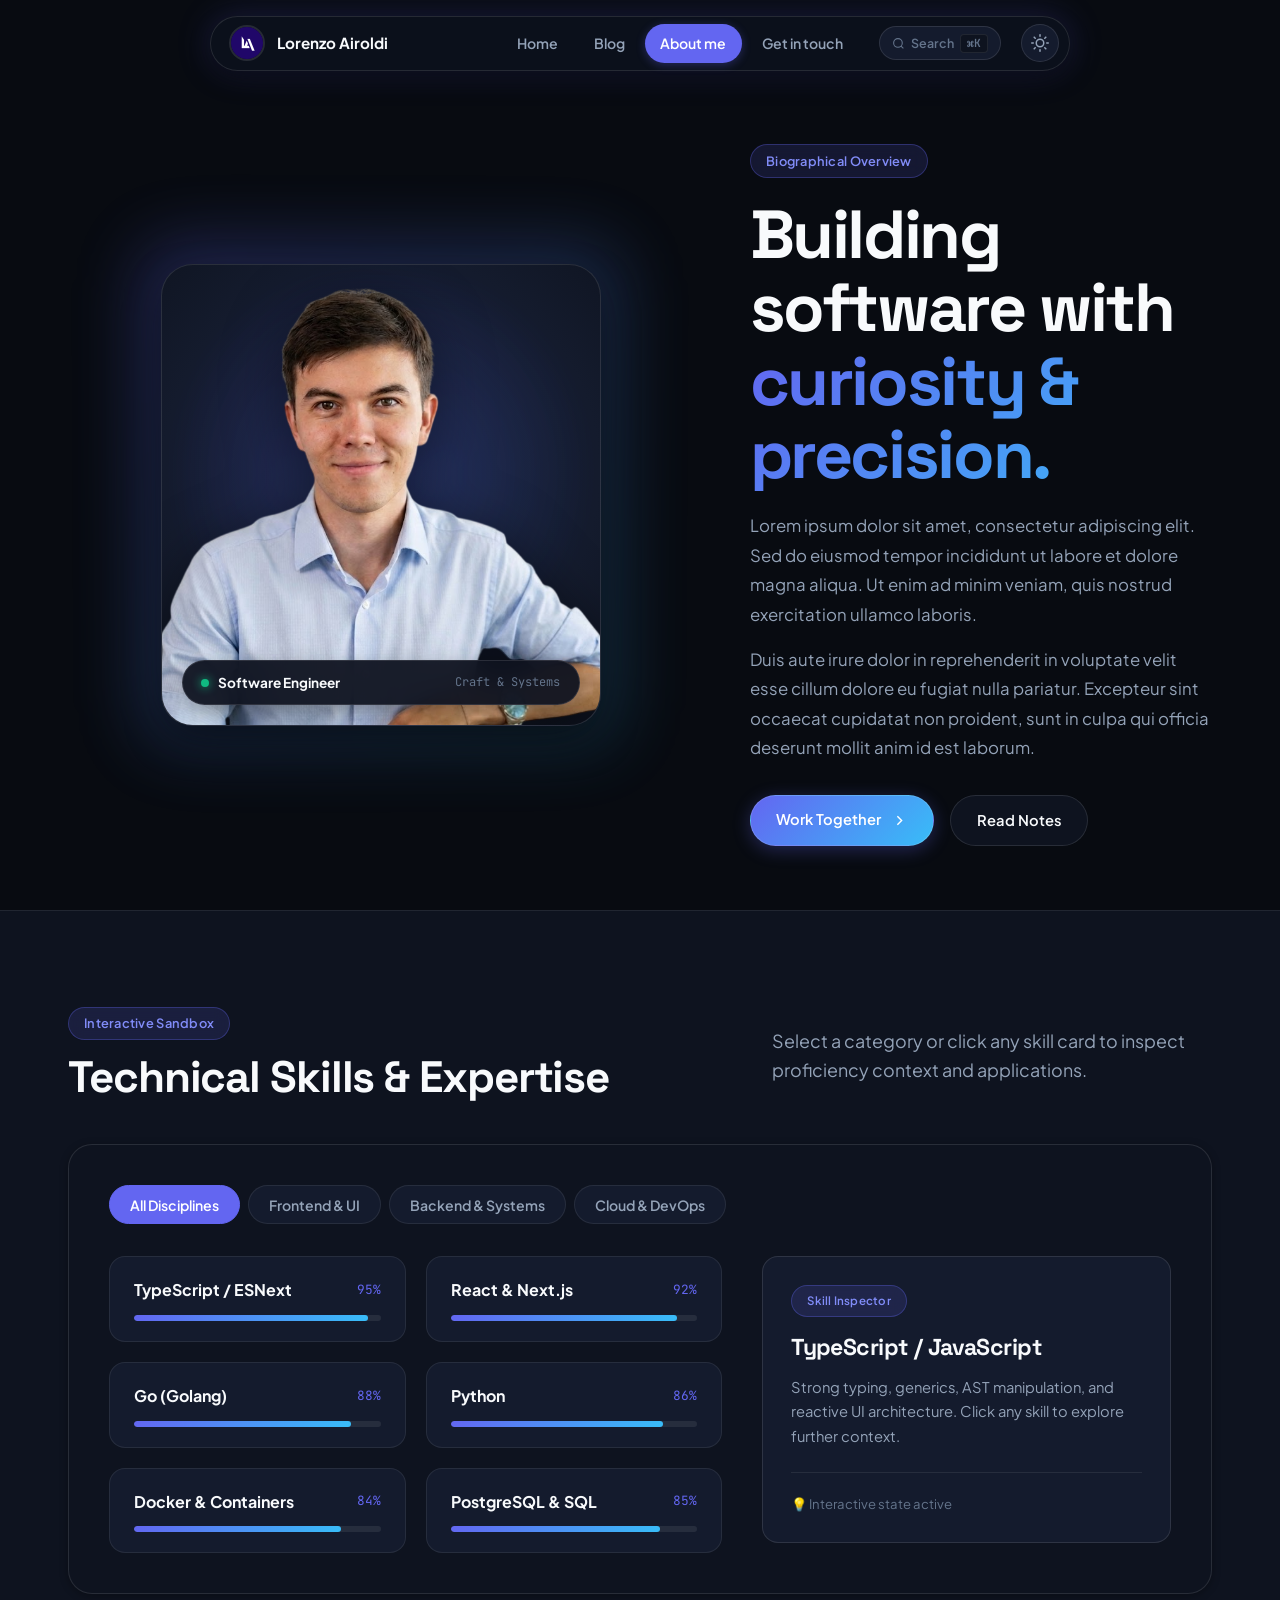
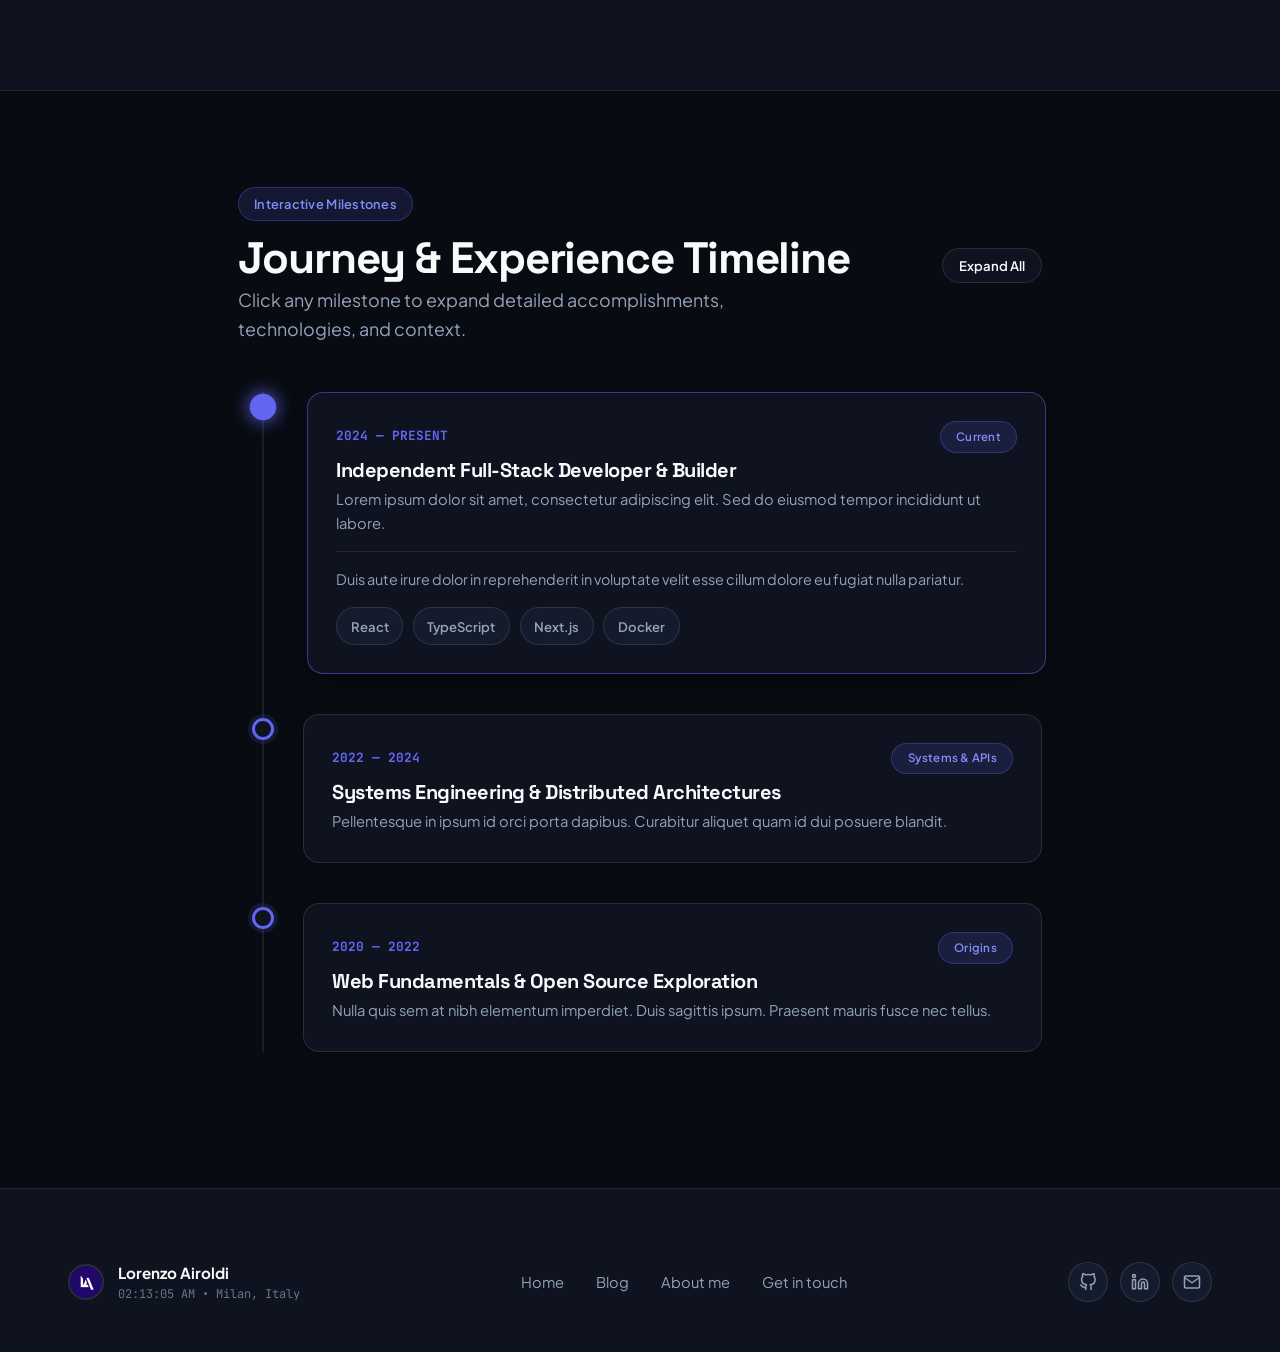
==== commit 954cf6e7: "AG 3.1" ====
--- a/about.html
+++ b/about.html
@@ -55,6 +55,16 @@
         <a href="about.html" class="dock-link active">About me</a>
         <a href="contact.html" class="dock-link">Get in touch</a>
       </div>
+
+      <!-- Quick Command Palette Shortcut Button -->
+      <button class="cmd-palette-trigger" title="Command Palette (Cmd+K / Ctrl+K)">
+        <svg width="13" height="13" viewBox="0 0 24 24" fill="none" stroke="currentColor" stroke-width="2">
+          <circle cx="11" cy="11" r="8"></circle>
+          <line x1="21" y1="21" x2="16.65" y2="16.65"></line>
+        </svg>
+        <span>Search</span>
+        <span class="cmd-kbd-badge">⌘K</span>
+      </button>
 
       <button class="theme-toggle-dock" aria-label="Toggle theme" title="Toggle theme">
         <svg class="theme-icon-sun" width="18" height="18" viewBox="0 0 24 24" fill="none" stroke="currentColor" stroke-width="2" stroke-linecap="round" stroke-linejoin="round">
@@ -131,8 +141,8 @@
               src="assets/img/lorenzo.png" 
               alt="Lorenzo Airoldi Portrait" 
               class="portrait-img-cutout"
-              width="420"
-              height="490"
+              width="440"
+              height="460"
             >
             <div class="portrait-status-pill">
               <div style="display:flex; align-items:center; gap:0.55rem;">
@@ -289,12 +299,17 @@
        ========================================================================= -->
   <section class="section">
     <div class="container container-narrow">
-      <div class="text-center" style="margin-bottom:3rem;">
-        <div class="badge-pill" style="margin:0 auto 0.75rem;">Interactive Milestones</div>
-        <h2 class="heading-section">Journey & Experience Timeline</h2>
-        <p class="text-lead" style="margin:0 auto; max-width:540px;">
-          Click any milestone to expand detailed accomplishments, technologies, and context.
-        </p>
+      <div class="flex-between" style="margin-bottom:3rem; flex-wrap:wrap; gap:1rem;">
+        <div>
+          <div class="badge-pill" style="margin-bottom:0.75rem;">Interactive Milestones</div>
+          <h2 class="heading-section">Journey & Experience Timeline</h2>
+          <p class="text-lead" style="margin:0; max-width:540px;">
+            Click any milestone to expand detailed accomplishments, technologies, and context.
+          </p>
+        </div>
+        <button id="timeline-toggle-all-btn" class="btn btn-glass" style="font-size:0.82rem; padding:0.5rem 1rem;">
+          Expand All
+        </button>
       </div>
 
       <!-- Interactive Timeline Component -->
--- a/css/style.css
+++ b/css/style.css
@@ -1,27 +1,17 @@
 /* ==========================================================================
-   LORENZO AIROLDI | PERSONAL WEBSITE
-   Master Stylesheet & Dark/Light Design System
-   LORENZO AIROLDI | INTERACTIVE PERSONAL BRAND SYSTEM
-   Architecture: High-Performance CSS Tokens, Bento Grid, Spotlight & Glass
+   LORENZO AIROLDI | MASTER INTERACTIVE DESIGN SYSTEM
+   Tokens, Glassmorphism, Bento Grid, Spotlight, Command Palette & Animations
    ========================================================================== */
 
 /* --------------------------------------------------------------------------
-   1. Theme Variables
    1. Design Tokens & Color Palettes
    -------------------------------------------------------------------------- */
 :root {
   /* Typography */
   --font-sans: 'Plus Jakarta Sans', -apple-system, BlinkMacSystemFont, 'Segoe UI', Roboto, sans-serif;
   --font-display: 'Space Grotesk', 'Plus Jakarta Sans', sans-serif;
-  --font-serif: 'Playfair Display', Georgia, serif;
-  --font-sans: 'Plus Jakarta Sans', -apple-system, BlinkMacSystemFont, 'Segoe UI', Roboto, sans-serif;
-  --font-mono: ui-monospace, SFMono-Regular, Menlo, Monaco, Consolas, monospace;
   --font-mono: 'JetBrains Mono', ui-monospace, SFMono-Regular, Menlo, Monaco, Consolas, monospace;
 
-  --radius-xs: 4px;
-  --radius-sm: 8px;
-  --radius-md: 12px;
-  --radius-lg: 20px;
   /* Sizing & Radii */
   --radius-xs: 6px;
   --radius-sm: 10px;
@@ -30,14 +20,9 @@
   --radius-xl: 32px;
   --radius-full: 9999px;
 
-  --max-width: 1120px;
-  --header-height: 74px;
   --max-width: 1200px;
-  --header-height: 76px;
-
-  --transition-fast: 0.15s ease;
-  --transition-smooth: 0.3s cubic-bezier(0.16, 1, 0.3, 1);
-  --transition-slow: 0.5s cubic-bezier(0.16, 1, 0.3, 1);
+  --header-height: 80px;
+
   /* Transitions */
   --trans-instant: 0.12s ease;
   --trans-fast: 0.2s cubic-bezier(0.16, 1, 0.3, 1);
@@ -45,30 +30,20 @@
   --trans-spring: 0.5s cubic-bezier(0.34, 1.56, 0.64, 1);
 }
 
-/* Dark Theme (Default) */
-/* Dark Theme (Default) - Obsidian Slate & Neon Indigo / Cyan */
+/* Dark Theme (Default) - Obsidian Slate & Cyber Indigo / Cyan */
 :root,
 [data-theme="dark"] {
-  --bg-primary: #0B0F17;
-  --bg-secondary: #111726;
-  --bg-card: #151D2F;
-  --bg-card-hover: #1B253B;
-  --bg-input: #0F1420;
-  --header-bg: rgba(11, 15, 23, 0.88);
   --bg-base: #080B11;
   --bg-surface: #0E131F;
   --bg-surface-elevated: #141B2D;
   --bg-surface-hover: #1A233A;
-  --bg-glass: rgba(14, 19, 31, 0.72);
-  --bg-glass-strong: rgba(14, 19, 31, 0.9);
+  --bg-glass: rgba(14, 19, 31, 0.78);
+  --bg-glass-strong: rgba(14, 19, 31, 0.94);
   --bg-input: #0B0F19;
 
   --border-subtle: rgba(255, 255, 255, 0.08);
-  --border-card: rgba(255, 255, 255, 0.10);
-  --border-hover: rgba(99, 102, 241, 0.5);
-  --border-subtle: rgba(255, 255, 255, 0.07);
-  --border-card: rgba(255, 255, 255, 0.1);
-  --border-card-hover: rgba(99, 102, 241, 0.45);
+  --border-card: rgba(255, 255, 255, 0.11);
+  --border-card-hover: rgba(99, 102, 241, 0.5);
   --border-active: #6366F1;
 
   --text-primary: #F8FAFC;
@@ -76,55 +51,39 @@
   --text-muted: #64748B;
   --text-inverse: #080B11;
 
-  /* Indigo Accent from LA Logo */
-  --accent: #6366F1;
-  --accent-hover: #4F46E5;
-  --accent-light: #818CF8;
-  --accent-glow: rgba(99, 102, 241, 0.25);
   /* Accent Hierarchy */
   --accent-primary: #6366F1;       /* Royal Indigo */
   --accent-primary-hover: #4F46E5;
   --accent-secondary: #38BDF8;     /* Cyber Cyan */
   --accent-tertiary: #A855F7;      /* Electric Purple */
-  --accent-glow: rgba(99, 102, 241, 0.28);
-  --accent-subtle: rgba(99, 102, 241, 0.12);
+  --accent-glow: rgba(99, 102, 241, 0.3);
+  --accent-subtle: rgba(99, 102, 241, 0.14);
   --accent-gradient: linear-gradient(135deg, #6366F1 0%, #38BDF8 100%);
   --accent-gradient-glow: linear-gradient(135deg, rgba(99, 102, 241, 0.4), rgba(56, 189, 248, 0.25));
 
-  --shadow-subtle: 0 4px 20px rgba(0, 0, 0, 0.3);
-  --shadow-card: 0 10px 30px -5px rgba(0, 0, 0, 0.4);
-  --shadow-hover: 0 20px 40px -10px rgba(0, 0, 0, 0.6), 0 0 25px rgba(99, 102, 241, 0.18);
   --badge-bg: rgba(99, 102, 241, 0.15);
   --badge-text: #818CF8;
-  --badge-border: rgba(99, 102, 241, 0.3);
+  --badge-border: rgba(99, 102, 241, 0.32);
 
   --shadow-sm: 0 2px 8px rgba(0, 0, 0, 0.3);
   --shadow-md: 0 8px 24px -4px rgba(0, 0, 0, 0.45);
   --shadow-lg: 0 16px 40px -8px rgba(0, 0, 0, 0.6);
-  --shadow-glow: 0 0 30px rgba(99, 102, 241, 0.22);
-}
-
-/* Light Theme */
+  --shadow-glow: 0 0 35px rgba(99, 102, 241, 0.22);
+}
+
 /* Light Theme - Crisp Warm Alabaster & Indigo */
 [data-theme="light"] {
-  --bg-primary: #F8FAFC;
-  --bg-secondary: #F1F5F9;
-  --bg-card: #FFFFFF;
-  --bg-card-hover: #F8FAFC;
   --bg-base: #F8FAFC;
   --bg-surface: #FFFFFF;
   --bg-surface-elevated: #F1F5F9;
   --bg-surface-hover: #E2E8F0;
-  --bg-glass: rgba(255, 255, 255, 0.82);
-  --bg-glass-strong: rgba(255, 255, 255, 0.94);
+  --bg-glass: rgba(255, 255, 255, 0.86);
+  --bg-glass-strong: rgba(255, 255, 255, 0.96);
   --bg-input: #FFFFFF;
-  --header-bg: rgba(248, 250, 252, 0.9);
 
   --border-subtle: rgba(15, 23, 42, 0.08);
-  --border-card: rgba(15, 23, 42, 0.09);
-  --border-hover: rgba(79, 70, 229, 0.4);
   --border-card: rgba(15, 23, 42, 0.1);
-  --border-card-hover: rgba(79, 70, 229, 0.4);
+  --border-card-hover: rgba(79, 70, 229, 0.45);
   --border-active: #4F46E5;
 
   --text-primary: #0F172A;
@@ -132,22 +91,15 @@
   --text-muted: #94A3B8;
   --text-inverse: #FFFFFF;
 
-  --accent: #4F46E5;
-  --accent-hover: #4338CA;
-  --accent-light: #6366F1;
-  --accent-glow: rgba(79, 70, 229, 0.18);
   --accent-primary: #4F46E5;
   --accent-primary-hover: #4338CA;
   --accent-secondary: #0284C7;
   --accent-tertiary: #9333EA;
-  --accent-glow: rgba(79, 70, 229, 0.2);
+  --accent-glow: rgba(79, 70, 229, 0.22);
   --accent-subtle: rgba(79, 70, 229, 0.08);
   --accent-gradient: linear-gradient(135deg, #4F46E5 0%, #0284C7 100%);
   --accent-gradient-glow: linear-gradient(135deg, rgba(79, 70, 229, 0.25), rgba(2, 132, 199, 0.15));
 
-  --shadow-subtle: 0 4px 15px rgba(15, 23, 42, 0.04);
-  --shadow-card: 0 10px 30px -5px rgba(15, 23, 42, 0.06);
-  --shadow-hover: 0 20px 40px -10px rgba(15, 23, 42, 0.12), 0 0 20px rgba(79, 70, 229, 0.1);
   --badge-bg: rgba(79, 70, 229, 0.09);
   --badge-text: #4F46E5;
   --badge-border: rgba(79, 70, 229, 0.22);
@@ -155,11 +107,10 @@
   --shadow-sm: 0 2px 8px rgba(15, 23, 42, 0.04);
   --shadow-md: 0 8px 24px -4px rgba(15, 23, 42, 0.08);
   --shadow-lg: 0 16px 40px -8px rgba(15, 23, 42, 0.12);
-  --shadow-glow: 0 0 30px rgba(79, 70, 229, 0.15);
+  --shadow-glow: 0 0 35px rgba(79, 70, 229, 0.15);
 }
 
 /* --------------------------------------------------------------------------
-   2. Reset & Global Base
    2. Reset & Global Styles
    -------------------------------------------------------------------------- */
 *, *::before, *::after {
@@ -178,14 +129,12 @@
 }
 
 body {
-  background-color: var(--bg-primary);
   background-color: var(--bg-base);
   color: var(--text-primary);
   min-height: 100vh;
   display: flex;
   flex-direction: column;
   overflow-x: hidden;
-  transition: background-color var(--transition-smooth), color var(--transition-smooth);
   position: relative;
   transition: background-color var(--trans-smooth), color var(--trans-smooth);
 }
@@ -232,7 +181,6 @@
 a {
   color: inherit;
   text-decoration: none;
-  transition: color var(--transition-fast), border-color var(--transition-fast);
   transition: color var(--trans-fast);
 }
 
@@ -245,49 +193,46 @@
   background: none;
 }
 
+/* Input Autofill Styles */
+input:-webkit-autofill,
+input:-webkit-autofill:hover, 
+input:-webkit-autofill:focus, 
+textarea:-webkit-autofill,
+textarea:-webkit-autofill:hover,
+textarea:-webkit-autofill:focus {
+  -webkit-text-fill-color: var(--text-primary);
+  -webkit-box-shadow: 0 0 0px 1000px var(--bg-input) inset;
+  transition: background-color 5000s ease-in-out 0s;
+}
+
 /* --------------------------------------------------------------------------
-   3. Typography
    3. Typography & Display Headers
    -------------------------------------------------------------------------- */
 h1, h2, h3, h4, h5, h6 {
-  font-family: var(--font-serif);
-  font-weight: 500;
-  line-height: 1.2;
   font-family: var(--font-display);
   font-weight: 700;
   line-height: 1.15;
   color: var(--text-primary);
-  letter-spacing: -0.01em;
   letter-spacing: -0.025em;
 }
 
-.heading-display {
-  font-size: clamp(2.4rem, 5vw, 3.75rem);
-  font-weight: 600;
 .heading-hero {
-  font-size: clamp(2.5rem, 5.5vw, 4.5rem);
+  font-size: clamp(2.5rem, 5.5vw, 4.25rem);
   font-weight: 800;
   line-height: 1.08;
   letter-spacing: -0.035em;
 }
 
 .heading-section {
-  font-size: clamp(2rem, 3.5vw, 2.85rem);
-  line-height: 1.15;
-  letter-spacing: -0.02em;
-}
-
-.heading-1 {
   font-size: clamp(2rem, 3.5vw, 2.75rem);
-  line-height: 1.2;
+  line-height: 1.18;
+}
+
 .heading-card {
   font-size: clamp(1.2rem, 1.8vw, 1.45rem);
   line-height: 1.3;
 }
 
-.heading-2 {
-  font-size: clamp(1.5rem, 2.5vw, 2rem);
-  line-height: 1.25;
 .text-gradient {
   background: var(--accent-gradient);
   -webkit-background-clip: text;
@@ -295,9 +240,6 @@
   display: inline-block;
 }
 
-.heading-3 {
-  font-size: clamp(1.2rem, 1.8vw, 1.45rem);
-  line-height: 1.35;
 .text-lead {
   font-size: clamp(1.05rem, 1.4vw, 1.25rem);
   line-height: 1.65;
@@ -305,25 +247,14 @@
   font-weight: 400;
 }
 
-.heading-4 {
-  font-size: 1.1rem;
-  line-height: 1.4;
 .text-mono {
   font-family: var(--font-mono);
 }
 
-.text-eyebrow {
-  font-family: var(--font-sans);
-  font-size: 0.8rem;
-  font-weight: 700;
-  text-transform: uppercase;
-  letter-spacing: 0.12em;
-  color: var(--accent-light);
 /* Interactive Pill Badge */
 .badge-pill {
   display: inline-flex;
   align-items: center;
-  gap: 0.5rem;
   gap: 0.55rem;
   padding: 0.35rem 0.95rem;
   background: var(--badge-bg);
@@ -337,13 +268,6 @@
   width: fit-content;
 }
 
-.text-eyebrow::before {
-  content: '';
-  display: inline-block;
-  width: 16px;
-  height: 2px;
-  background-color: var(--accent);
-  border-radius: 2px;
 .badge-pulse-dot {
   width: 8px;
   height: 8px;
@@ -353,21 +277,12 @@
   animation: pulseGreen 2s infinite ease-in-out;
 }
 
-.text-lead {
-  font-size: 1.15rem;
-  line-height: 1.7;
-  color: var(--text-secondary);
 @keyframes pulseGreen {
   0%, 100% { transform: scale(1); opacity: 1; }
   50% { transform: scale(1.35); opacity: 0.6; }
 }
 
-.text-muted {
-  color: var(--text-muted);
-}
-
 /* --------------------------------------------------------------------------
-   4. Layout & Containers
    4. Layout & Grid Containers
    -------------------------------------------------------------------------- */
 .container {
@@ -375,8 +290,6 @@
   max-width: var(--max-width);
   margin-left: auto;
   margin-right: auto;
-  padding-left: 1.5rem;
-  padding-right: 1.5rem;
   padding-left: 1.75rem;
   padding-right: 1.75rem;
   position: relative;
@@ -384,21 +297,15 @@
 }
 
 .container-narrow {
-  max-width: 780px;
   max-width: 860px;
 }
 
 .section {
-  padding-top: 5rem;
-  padding-bottom: 5rem;
   padding-top: 6rem;
   padding-bottom: 6rem;
   position: relative;
 }
 
-.section-sm {
-  padding-top: 3.5rem;
-  padding-bottom: 3.5rem;
 .section-hero {
   padding-top: calc(var(--header-height) + 3.5rem);
   padding-bottom: 5.5rem;
@@ -407,24 +314,11 @@
 }
 
 .section-alt {
-  background-color: var(--bg-secondary);
   background-color: var(--bg-surface);
   border-top: 1px solid var(--border-subtle);
   border-bottom: 1px solid var(--border-subtle);
 }
 
-.grid-2 {
-  display: grid;
-  grid-template-columns: repeat(2, 1fr);
-  gap: 2.5rem;
-}
-
-.grid-3 {
-  display: grid;
-  grid-template-columns: repeat(3, 1fr);
-  gap: 1.75rem;
-}
-
 .flex-between {
   display: flex;
   align-items: center;
@@ -436,12 +330,8 @@
 }
 
 /* --------------------------------------------------------------------------
-   5. Buttons, Badges & Theme Toggle
    5. Interactive Navigation Dock / Header
    -------------------------------------------------------------------------- */
-.btn {
-  display: inline-flex;
-  align-items: center;
 .site-header {
   position: fixed;
   top: 1rem;
@@ -450,46 +340,10 @@
   z-index: 1000;
   display: flex;
   justify-content: center;
-  gap: 0.55rem;
-  padding: 0.75rem 1.4rem;
-  font-size: 0.9rem;
-  font-weight: 600;
-  border-radius: var(--radius-sm);
-  cursor: pointer;
-  transition: all var(--transition-smooth);
-  text-decoration: none;
-  white-space: nowrap;
   padding: 0 1.25rem;
   pointer-events: none;
 }
 
-.btn svg {
-  width: 16px;
-  height: 16px;
-  transition: transform var(--transition-fast);
-}
-
-.btn:hover svg {
-  transform: translateX(3px);
-}
-
-.btn-primary {
-  background-color: var(--accent);
-  color: #FFFFFF !important;
-  border: 1px solid var(--accent);
-  box-shadow: 0 4px 14px var(--accent-glow);
-}
-
-.btn-primary:hover {
-  background-color: var(--accent-hover);
-  border-color: var(--accent-hover);
-  box-shadow: 0 6px 20px var(--accent-glow);
-  transform: translateY(-2px);
-}
-
-.btn-secondary {
-  background-color: var(--bg-card);
-  color: var(--text-primary);
 .nav-dock {
   pointer-events: auto;
   background: var(--bg-glass);
@@ -501,15 +355,12 @@
   padding: 0.45rem 0.65rem 0.45rem 1.15rem;
   display: flex;
   align-items: center;
-  gap: 1.5rem;
-  max-width: 820px;
+  gap: 1.25rem;
+  max-width: 860px;
   width: 100%;
   transition: all var(--trans-smooth);
 }
 
-.btn-secondary:hover {
-  border-color: var(--accent);
-  background-color: var(--accent-subtle);
 .site-header.scrolled .nav-dock {
   background: var(--bg-glass-strong);
   border-color: var(--border-card-hover);
@@ -517,19 +368,10 @@
   transform: translateY(-2px);
 }
 
-.btn-link {
-  padding: 0;
-  background: none;
-  border: none;
-  color: var(--accent-light);
-  font-weight: 600;
-  display: inline-flex;
 /* Brand Logo */
 .brand-link {
   display: flex;
   align-items: center;
-  gap: 0.35rem;
-  font-size: 0.9rem;
   gap: 0.75rem;
   font-weight: 700;
   font-size: 0.95rem;
@@ -537,8 +379,6 @@
   flex-shrink: 0;
 }
 
-.btn-link:hover {
-  color: var(--accent);
 .brand-avatar {
   width: 36px;
   height: 36px;
@@ -548,17 +388,11 @@
   transition: transform var(--trans-spring), border-color var(--trans-fast);
 }
 
-.btn-link svg {
-  width: 15px;
-  height: 15px;
-  transition: transform var(--transition-fast);
 .brand-link:hover .brand-avatar {
   transform: scale(1.1) rotate(5deg);
   border-color: var(--accent-primary);
 }
 
-.btn-link:hover svg {
-  transform: translateX(4px);
 .nav-links-wrap {
   display: flex;
   align-items: center;
@@ -566,50 +400,56 @@
   margin-left: auto;
 }
 
-/* Badges & Chips */
-.badge {
-  display: inline-flex;
-  align-items: center;
-  gap: 0.35rem;
-  padding: 0.25rem 0.65rem;
-  font-size: 0.75rem;
 .dock-link {
-  padding: 0.5rem 1rem;
+  padding: 0.5rem 0.95rem;
   font-size: 0.88rem;
   font-weight: 600;
   color: var(--text-secondary);
   border-radius: var(--radius-full);
-  letter-spacing: 0.04em;
-  background-color: var(--accent-subtle);
-  color: var(--accent-light);
-  border: 1px solid rgba(99, 102, 241, 0.25);
-  transition: all var(--trans-fast);
-  position: relative;
-}
-
-.chip {
-  display: inline-flex;
-  align-items: center;
-  padding: 0.35rem 0.75rem;
-  font-size: 0.8rem;
-  font-weight: 500;
-  border-radius: var(--radius-sm);
-  background-color: var(--bg-card);
-  border: 1px solid var(--border-card);
-  color: var(--text-secondary);
+  transition: all var(--trans-fast);
+  position: relative;
+}
+
 .dock-link:hover {
   color: var(--text-primary);
   background: var(--accent-subtle);
 }
 
-/* Theme Switcher Button */
-.theme-toggle-btn {
-  width: 40px;
-  height: 40px;
 .dock-link.active {
   color: #FFFFFF !important;
   background: var(--accent-primary);
   box-shadow: 0 2px 10px var(--accent-glow);
+}
+
+/* Command Palette Trigger Button in Dock */
+.cmd-palette-trigger {
+  display: inline-flex;
+  align-items: center;
+  gap: 0.4rem;
+  padding: 0.4rem 0.75rem;
+  border-radius: var(--radius-full);
+  background: var(--bg-surface-elevated);
+  border: 1px solid var(--border-card);
+  color: var(--text-muted);
+  font-size: 0.78rem;
+  font-weight: 600;
+  cursor: pointer;
+  transition: all var(--trans-fast);
+}
+
+.cmd-palette-trigger:hover {
+  color: var(--text-primary);
+  border-color: var(--accent-primary);
+  background: var(--accent-subtle);
+}
+
+.cmd-kbd-badge {
+  background: var(--bg-surface);
+  border: 1px solid var(--border-subtle);
+  border-radius: 4px;
+  padding: 0.1rem 0.35rem;
+  font-family: var(--font-mono);
+  font-size: 0.7rem;
 }
 
 /* Theme Toggle Button */
@@ -617,7 +457,6 @@
   width: 38px;
   height: 38px;
   border-radius: 50%;
-  background-color: var(--bg-card);
   background: var(--bg-surface-elevated);
   border: 1px solid var(--border-card);
   color: var(--text-secondary);
@@ -625,30 +464,21 @@
   align-items: center;
   justify-content: center;
   cursor: pointer;
-  transition: all var(--transition-fast);
   transition: all var(--trans-fast);
   flex-shrink: 0;
 }
 
-.theme-toggle-btn:hover {
 .theme-toggle-dock:hover {
   color: var(--text-primary);
-  border-color: var(--accent);
-  background-color: var(--accent-subtle);
-  transform: scale(1.05);
   border-color: var(--accent-primary);
   transform: scale(1.08) rotate(15deg);
 }
 
-.theme-icon-sun {
-  display: block;
-}
 .theme-icon-sun { display: block; }
 .theme-icon-moon { display: none; }
 [data-theme="light"] .theme-icon-sun { display: none; }
 [data-theme="light"] .theme-icon-moon { display: block; }
 
-.theme-icon-moon {
 /* Mobile Menu Button */
 .hamburger-dock {
   display: none;
@@ -659,8 +489,6 @@
   padding: 0.4rem;
 }
 
-[data-theme="light"] .theme-icon-sun {
-  display: none;
 /* Mobile Drawer */
 .mobile-backdrop {
   position: fixed;
@@ -673,29 +501,14 @@
   transition: opacity var(--trans-smooth);
 }
 
-[data-theme="light"] .theme-icon-moon {
-  display: block;
 .mobile-backdrop.open {
   opacity: 1;
   pointer-events: auto;
 }
 
-/* --------------------------------------------------------------------------
-   6. Header & Navigation
-   -------------------------------------------------------------------------- */
-.site-header {
 .mobile-drawer {
   position: fixed;
   top: 0;
-  left: 0;
-  width: 100%;
-  height: var(--header-height);
-  z-index: 1000;
-  background-color: var(--header-bg);
-  backdrop-filter: blur(16px);
-  -webkit-backdrop-filter: blur(16px);
-  border-bottom: 1px solid var(--border-subtle);
-  transition: all var(--transition-smooth);
   right: -100%;
   width: 82%;
   max-width: 340px;
@@ -711,131 +524,167 @@
   transition: right var(--trans-smooth);
 }
 
-.site-header.scrolled {
-  height: 66px;
-  box-shadow: var(--shadow-subtle);
 .mobile-drawer.open {
   right: 0;
 }
 
-.header-inner {
-  height: 100%;
 .mobile-nav-links {
   display: flex;
-  align-items: center;
-  justify-content: space-between;
-}
-
-/* Circular Brand Logo */
-.brand-logo {
-  display: flex;
-  align-items: center;
   flex-direction: column;
   gap: 0.75rem;
-  text-decoration: none;
-  color: var(--text-primary);
   margin-top: 2rem;
 }
 
-.brand-logo-img {
-  width: 40px;
-  height: 40px;
-  border-radius: 50%;
-  object-fit: cover;
-  display: block;
-  flex-shrink: 0;
-  border: 2px solid rgba(255, 255, 255, 0.15);
-  box-shadow: 0 2px 8px rgba(0, 0, 0, 0.3);
-  transition: transform var(--transition-fast), border-color var(--transition-fast);
-}
-
-[data-theme="light"] .brand-logo-img {
-  border-color: rgba(15, 23, 42, 0.15);
-}
-
-.brand-logo:hover .brand-logo-img {
-  transform: scale(1.06);
-}
-
-.brand-name {
-  font-family: var(--font-sans);
-  font-size: 1.05rem;
 .mobile-nav-item {
   font-size: 1.25rem;
   font-weight: 700;
-  letter-spacing: -0.01em;
-  color: var(--text-primary);
   padding: 0.75rem 1rem;
   border-radius: var(--radius-sm);
   color: var(--text-secondary);
   transition: all var(--trans-fast);
 }
 
-.nav-desktop {
-  display: flex;
-  align-items: center;
-  gap: 2rem;
 .mobile-nav-item.active,
 .mobile-nav-item:hover {
   color: #FFFFFF;
   background: var(--accent-primary);
 }
 
-.nav-links {
-  display: flex;
 /* --------------------------------------------------------------------------
-   6. Buttons & Micro-Interactions
+   6. Command Palette (Raycast/Vercel Style)
+   -------------------------------------------------------------------------- */
+.cmd-palette-overlay {
+  position: fixed;
+  inset: 0;
+  background: rgba(0, 0, 0, 0.65);
+  backdrop-filter: blur(12px);
+  z-index: 4000;
+  display: flex;
+  align-items: flex-start;
+  justify-content: center;
+  padding-top: 15vh;
+  opacity: 0;
+  pointer-events: none;
+  transition: opacity var(--trans-fast);
+}
+
+.cmd-palette-overlay.open {
+  opacity: 1;
+  pointer-events: auto;
+}
+
+.cmd-palette-box {
+  width: 90%;
+  max-width: 580px;
+  background: var(--bg-surface);
+  border: 1px solid var(--border-card-hover);
+  border-radius: var(--radius-md);
+  box-shadow: var(--shadow-lg), var(--shadow-glow);
+  overflow: hidden;
+  transform: translateY(-15px) scale(0.98);
+  transition: transform var(--trans-spring);
+}
+
+.cmd-palette-overlay.open .cmd-palette-box {
+  transform: translateY(0) scale(1);
+}
+
+.cmd-palette-input-wrap {
+  display: flex;
+  align-items: center;
+  gap: 0.75rem;
+  padding: 1.15rem 1.25rem;
+  border-bottom: 1px solid var(--border-subtle);
+  color: var(--text-muted);
+}
+
+.cmd-palette-input {
+  width: 100%;
+  font-size: 1.05rem;
+  color: var(--text-primary);
+}
+
+.cmd-palette-badge {
+  font-size: 0.7rem;
+  font-family: var(--font-mono);
+  background: var(--bg-surface-elevated);
+  padding: 0.2rem 0.5rem;
+  border-radius: 4px;
+  border: 1px solid var(--border-card);
+}
+
+.cmd-palette-results {
+  max-height: 340px;
+  overflow-y: auto;
+  padding: 0.75rem;
+}
+
+.cmd-palette-group-title {
+  font-size: 0.7rem;
+  font-weight: 700;
+  color: var(--text-muted);
+  letter-spacing: 0.08em;
+  padding: 0.5rem 0.75rem 0.25rem;
+}
+
+.cmd-palette-item {
+  width: 100%;
+  display: flex;
+  align-items: center;
+  justify-content: space-between;
+  padding: 0.75rem;
+  border-radius: var(--radius-xs);
+  font-size: 0.92rem;
+  font-weight: 500;
+  color: var(--text-secondary);
+  cursor: pointer;
+  transition: all var(--trans-fast);
+  text-decoration: none;
+}
+
+.cmd-palette-item:hover {
+  background: var(--accent-subtle);
+  color: var(--text-primary);
+  transform: translateX(4px);
+}
+
+.cmd-palette-item-tag {
+  font-size: 0.72rem;
+  background: var(--bg-surface-elevated);
+  padding: 0.2rem 0.5rem;
+  border-radius: var(--radius-full);
+  color: var(--text-muted);
+}
+
+/* --------------------------------------------------------------------------
+   7. Buttons & Micro-Interactions
    -------------------------------------------------------------------------- */
 .btn {
   display: inline-flex;
   align-items: center;
-  gap: 1.75rem;
-}
-
-.nav-link {
   justify-content: center;
   gap: 0.6rem;
   padding: 0.8rem 1.6rem;
   font-size: 0.92rem;
-  font-weight: 500;
-  color: var(--text-secondary);
   font-weight: 600;
   border-radius: var(--radius-full);
   cursor: pointer;
   transition: all var(--trans-fast);
   white-space: nowrap;
   position: relative;
-  padding: 0.35rem 0;
-  transition: color var(--transition-fast);
   overflow: hidden;
 }
 
-.nav-link::after {
-  content: '';
-  position: absolute;
-  bottom: 0;
-  left: 0;
-  width: 0%;
-  height: 2px;
-  background-color: var(--accent);
-  border-radius: 2px;
-  transition: width var(--transition-smooth);
 .btn svg {
   width: 17px;
   height: 17px;
   transition: transform var(--trans-fast);
 }
 
-.nav-link:hover,
-.nav-link.active {
-  color: var(--text-primary);
 .btn:hover svg {
   transform: translateX(4px);
 }
 
-.nav-link:hover::after,
-.nav-link.active::after {
-  width: 100%;
 .btn-primary {
   background: var(--accent-gradient);
   color: #FFFFFF !important;
@@ -843,45 +692,15 @@
   box-shadow: 0 4px 18px var(--accent-glow);
 }
 
-/* Mobile Actions */
-.mobile-actions {
-  display: none;
-  align-items: center;
-  gap: 0.5rem;
 .btn-primary:hover {
   transform: translateY(-2px);
   box-shadow: 0 8px 25px var(--accent-glow);
 }
 
-.hamburger-btn {
-  background: none;
-  border: none;
-  cursor: pointer;
-  padding: 0.4rem;
-  color: var(--text-primary);
-  display: flex;
-  align-items: center;
-  justify-content: center;
 .btn-primary:active {
   transform: translateY(0);
 }
 
-/* Mobile Drawer */
-.mobile-menu {
-  position: fixed;
-  top: 0;
-  right: -100%;
-  width: 85%;
-  max-width: 340px;
-  height: 100vh;
-  background-color: var(--bg-card);
-  box-shadow: -10px 0 30px rgba(0, 0, 0, 0.4);
-  z-index: 1100;
-  padding: 2.5rem 1.75rem;
-  display: flex;
-  flex-direction: column;
-  justify-content: space-between;
-  transition: right var(--transition-smooth);
 .btn-glass {
   background: var(--bg-surface);
   color: var(--text-primary);
@@ -889,8 +708,6 @@
   backdrop-filter: blur(12px);
 }
 
-.mobile-menu.open {
-  right: 0;
 .btn-glass:hover {
   background: var(--accent-subtle);
   border-color: var(--accent-primary);
@@ -898,24 +715,6 @@
   transform: translateY(-2px);
 }
 
-.mobile-backdrop {
-  position: fixed;
-  inset: 0;
-  background-color: rgba(0, 0, 0, 0.6);
-  backdrop-filter: blur(4px);
-  z-index: 1050;
-  opacity: 0;
-  pointer-events: none;
-  transition: opacity var(--transition-smooth);
-}
-
-.mobile-backdrop.open {
-  opacity: 1;
-  pointer-events: auto;
-}
-
-.mobile-menu-header {
-  display: flex;
 .btn-icon {
   width: 44px;
   height: 44px;
@@ -923,39 +722,12 @@
   border-radius: 50%;
   display: inline-flex;
   align-items: center;
-  justify-content: space-between;
-  margin-bottom: 2.5rem;
-  padding-bottom: 1.25rem;
-  border-bottom: 1px solid var(--border-subtle);
   justify-content: center;
 }
 
-.mobile-nav-links {
-  display: flex;
-  flex-direction: column;
-  gap: 1.5rem;
-}
-
-.mobile-nav-link {
-  font-size: 1.35rem;
-  font-weight: 600;
-  color: var(--text-primary);
-  transition: color var(--transition-fast);
-}
-
-.mobile-nav-link.active,
-.mobile-nav-link:hover {
-  color: var(--accent-light);
-}
-
 /* --------------------------------------------------------------------------
-   7. Hero & Portrait Component
-   7. Hero Interactive Elements (Canvas & Portrait)
+   8. Hero Interactive Elements (Canvas & Portrait)
    -------------------------------------------------------------------------- */
-.hero-home {
-  padding-top: calc(var(--header-height) + 3.5rem);
-  padding-bottom: 5rem;
-  position: relative;
 .hero-canvas-bg {
   position: absolute;
   top: 0;
@@ -976,7 +748,6 @@
   z-index: 2;
 }
 
-.hero-content {
 .hero-text-col {
   display: flex;
   flex-direction: column;
@@ -991,21 +762,14 @@
   margin-top: 0.5rem;
 }
 
-.hero-tech-stack {
-  display: flex;
-  align-items: center;
-  gap: 0.5rem;
-  flex-wrap: wrap;
-  margin-top: 0.75rem;
 /* Portrait Showcase Card with Glow & 3D Tilt */
 .portrait-showcase {
   position: relative;
-  max-width: 420px;
+  max-width: 440px;
   margin: 0 auto;
   perspective: 1200px;
 }
 
-.portrait-wrapper {
 .portrait-aura {
   position: absolute;
   inset: -20px;
@@ -1024,10 +788,8 @@
 
 .portrait-frame {
   position: relative;
-  max-width: 380px;
-  margin: 0 auto;
   z-index: 1;
-  background: linear-gradient(180deg, var(--bg-surface-elevated) 0%, var(--bg-surface) 100%);
+  background: radial-gradient(circle at 50% 45%, rgba(99, 102, 241, 0.22) 0%, var(--bg-surface-elevated) 65%, var(--bg-surface) 100%);
   border: 1px solid var(--border-card);
   border-radius: var(--radius-xl);
   overflow: hidden;
@@ -1036,83 +798,51 @@
   transition: transform var(--trans-fast), border-color var(--trans-fast);
 }
 
-.portrait-image {
 .portrait-frame:hover {
   border-color: var(--border-card-hover);
 }
 
 .portrait-img-cutout {
   width: 100%;
-  aspect-ratio: 4/5;
-  border-radius: var(--radius-lg);
-  aspect-ratio: 4 / 4.7;
+  height: auto;
+  aspect-ratio: 1 / 1.05;
   object-fit: cover;
-  object-position: center top;
-  border: 1px solid var(--border-card);
-  box-shadow: var(--shadow-card);
-  transition: transform var(--transition-smooth);
-  object-position: center 15%;
+  object-position: center bottom;
   display: block;
-  filter: drop-shadow(0 12px 25px rgba(0, 0, 0, 0.45));
+  filter: drop-shadow(0 14px 28px rgba(0, 0, 0, 0.5));
   transition: transform var(--trans-smooth);
 }
 
-.portrait-wrapper:hover .portrait-image {
-  transform: translateY(-4px);
-  box-shadow: var(--shadow-hover);
 .portrait-frame:hover .portrait-img-cutout {
   transform: scale(1.03);
 }
 
-.portrait-badge {
 .portrait-status-pill {
   position: absolute;
-  bottom: -1rem;
-  left: -0.75rem;
-  background-color: var(--bg-card);
   bottom: 1.25rem;
   left: 1.25rem;
   right: 1.25rem;
   background: var(--bg-glass-strong);
   backdrop-filter: blur(14px);
   border: 1px solid var(--border-card);
-  border-radius: var(--radius-md);
-  padding: 0.75rem 1.15rem;
-  box-shadow: var(--shadow-card);
   border-radius: var(--radius-full);
   padding: 0.65rem 1.15rem;
   display: flex;
   align-items: center;
-  gap: 0.6rem;
-  font-size: 0.85rem;
-  font-weight: 600;
-  color: var(--text-primary);
   justify-content: space-between;
   box-shadow: var(--shadow-md);
   z-index: 2;
 }
 
-.portrait-badge-dot {
-  width: 10px;
-  height: 10px;
-  background-color: #10B981;
-  border-radius: 50%;
-  box-shadow: 0 0 8px #10B981;
-  flex-shrink: 0;
 /* --------------------------------------------------------------------------
-   8. Interactive Spotlight & Bento Grid Architecture
+   9. Interactive Spotlight & Bento Grid Architecture
    -------------------------------------------------------------------------- */
-/* Bento Grid Layout */
 .bento-grid {
   display: grid;
   grid-template-columns: repeat(12, 1fr);
   gap: 1.5rem;
 }
 
-/* Page Header (Inner Pages) */
-.page-header {
-  padding-top: calc(var(--header-height) + 3.5rem);
-  padding-bottom: 3.5rem;
 .bento-col-4 { grid-column: span 4; }
 .bento-col-5 { grid-column: span 5; }
 .bento-col-6 { grid-column: span 6; }
@@ -1123,25 +853,8 @@
 /* Spotlight Card Base */
 .spotlight-card {
   position: relative;
-  background-color: var(--bg-secondary);
-  border-bottom: 1px solid var(--border-subtle);
-}
-
-.page-header-content {
-  max-width: 760px;
-}
-
-/* --------------------------------------------------------------------------
-   8. Cards & Projects
-   -------------------------------------------------------------------------- */
-.card {
-  background-color: var(--bg-card);
-  border-radius: var(--radius-md);
-  padding: 2rem 1.75rem;
   background: var(--bg-surface);
   border: 1px solid var(--border-card);
-  box-shadow: var(--shadow-subtle);
-  transition: all var(--transition-smooth);
   border-radius: var(--radius-lg);
   padding: 2rem;
   overflow: hidden;
@@ -1152,22 +865,12 @@
   justify-content: space-between;
 }
 
-.card:hover {
 .spotlight-card:hover {
   transform: translateY(-4px);
-  border-color: var(--border-hover);
-  box-shadow: var(--shadow-hover);
-  background-color: var(--bg-card-hover);
   border-color: var(--border-card-hover);
   box-shadow: var(--shadow-lg);
 }
 
-.card-icon {
-  width: 44px;
-  height: 44px;
-  border-radius: var(--radius-sm);
-  background-color: var(--accent-subtle);
-  color: var(--accent-light);
 /* Mouse cursor radial gradient overlay on cards */
 .spotlight-card::before {
   content: '';
@@ -1201,7 +904,6 @@
   justify-content: space-between;
 }
 
-/* Bento Modules Specific Styles */
 .card-header-icon {
   width: 46px;
   height: 46px;
@@ -1212,21 +914,15 @@
   align-items: center;
   justify-content: center;
   margin-bottom: 1.25rem;
-  transition: all var(--transition-fast);
   transition: transform var(--trans-fast), background var(--trans-fast);
 }
 
-.card:hover .card-icon {
-  background-color: var(--accent);
 .spotlight-card:hover .card-header-icon {
   transform: scale(1.1);
   background: var(--accent-primary);
   color: #FFFFFF;
 }
 
-.card-icon svg {
-  width: 22px;
-  height: 22px;
 /* Terminal / Code Sandbox Bento Card */
 .terminal-window {
   background: var(--bg-base);
@@ -1238,107 +934,49 @@
   margin-top: 1rem;
 }
 
-/* Project Card */
-.project-card {
-  background-color: var(--bg-card);
-  border-radius: var(--radius-md);
-  padding: 2rem 1.75rem;
-  border: 1px solid var(--border-card);
-  box-shadow: var(--shadow-subtle);
 .terminal-header {
   background: var(--bg-surface-elevated);
   padding: 0.55rem 0.95rem;
   display: flex;
-  flex-direction: column;
   align-items: center;
   justify-content: space-between;
-  transition: all var(--transition-smooth);
   border-bottom: 1px solid var(--border-subtle);
 }
 
-.project-card:hover {
-  transform: translateY(-4px);
-  border-color: var(--border-hover);
-  box-shadow: var(--shadow-hover);
-}
-
-.project-tags {
 .terminal-dots {
   display: flex;
-  align-items: center;
   gap: 0.4rem;
-  flex-wrap: wrap;
-  margin-top: 1rem;
-}
-
-/* --------------------------------------------------------------------------
-   9. Blog / Article Cards
-   -------------------------------------------------------------------------- */
-.blog-card {
-  background-color: var(--bg-card);
-  border-radius: var(--radius-md);
-  overflow: hidden;
-  border: 1px solid var(--border-card);
-  box-shadow: var(--shadow-subtle);
-  display: flex;
-  flex-direction: column;
-  transition: all var(--transition-smooth);
-  height: 100%;
+}
+
 .terminal-dot {
   width: 10px;
   height: 10px;
   border-radius: 50%;
 }
 
-.blog-card:hover {
-  transform: translateY(-4px);
-  border-color: var(--border-hover);
-  box-shadow: var(--shadow-hover);
-}
 .terminal-dot-red { background: #EF4444; }
 .terminal-dot-yellow { background: #F59E0B; }
 .terminal-dot-green { background: #10B981; }
 
-.blog-content {
-  padding: 1.75rem;
 .terminal-tabs {
   display: flex;
-  flex-direction: column;
-  flex-grow: 1;
-  justify-content: space-between;
   gap: 0.5rem;
 }
 
-.blog-meta {
-  display: flex;
-  align-items: center;
-  gap: 0.6rem;
-  font-size: 0.8rem;
 .terminal-tab-btn {
   padding: 0.2rem 0.6rem;
   border-radius: var(--radius-xs);
   font-size: 0.75rem;
   color: var(--text-muted);
-  margin-bottom: 0.75rem;
   cursor: pointer;
   transition: all var(--trans-fast);
 }
 
-.blog-meta-dot {
-  width: 4px;
-  height: 4px;
-  background-color: var(--text-muted);
-  border-radius: 50%;
 .terminal-tab-btn.active {
   color: var(--text-primary);
   background: var(--bg-surface);
 }
 
-.blog-title {
-  font-size: 1.25rem;
-  line-height: 1.35;
-  margin-bottom: 0.75rem;
-  transition: color var(--transition-fast);
 .terminal-body {
   padding: 1.15rem;
   color: var(--text-secondary);
@@ -1346,8 +984,6 @@
   min-height: 120px;
 }
 
-.blog-card:hover .blog-title {
-  color: var(--accent-light);
 .syntax-kw { color: #F43F5E; }
 .syntax-fn { color: #38BDF8; }
 .syntax-str { color: #10B981; }
@@ -1361,7 +997,6 @@
   margin-top: 1rem;
 }
 
-.blog-excerpt {
 .tech-tag {
   display: inline-flex;
   align-items: center;
@@ -1373,19 +1008,10 @@
   font-size: 0.82rem;
   font-weight: 600;
   color: var(--text-secondary);
-  font-size: 0.92rem;
-  line-height: 1.6;
-  margin-bottom: 1.25rem;
   cursor: pointer;
   transition: all var(--trans-fast);
 }
 
-.blog-footer {
-  display: flex;
-  align-items: center;
-  justify-content: space-between;
-  padding-top: 1rem;
-  border-top: 1px solid var(--border-subtle);
 .tech-tag:hover {
   background: var(--accent-subtle);
   border-color: var(--accent-primary);
@@ -1402,11 +1028,24 @@
   color: var(--text-primary);
 }
 
+/* Equalizer Bars for Deep Work Widget */
+.eq-bar {
+  width: 3px;
+  background: var(--accent-primary);
+  border-radius: 2px;
+}
+.eq-bar-1 { height: 60%; animation: eqJump 1.1s infinite ease-in-out; }
+.eq-bar-2 { height: 100%; background: var(--accent-secondary); animation: eqJump 0.8s infinite ease-in-out 0.2s; }
+.eq-bar-3 { height: 45%; animation: eqJump 1.4s infinite ease-in-out 0.4s; }
+
+@keyframes eqJump {
+  0%, 100% { transform: scaleY(0.4); }
+  50% { transform: scaleY(1); }
+}
+
 /* --------------------------------------------------------------------------
-   10. Blog Filters & Search
-   9. Blog & Dynamic Reading Experience
+   10. Blog & Dynamic Reading Experience
    -------------------------------------------------------------------------- */
-.filter-bar {
 .filter-toolbar {
   display: flex;
   align-items: center;
@@ -1414,9 +1053,6 @@
   gap: 1.5rem;
   flex-wrap: wrap;
   padding: 1rem 1.25rem;
-  background-color: var(--bg-card);
-  border-radius: var(--radius-md);
-  box-shadow: var(--shadow-subtle);
   background: var(--bg-surface);
   border: 1px solid var(--border-card);
   border-radius: var(--radius-lg);
@@ -1424,36 +1060,25 @@
   margin-bottom: 2.5rem;
 }
 
-.filter-tags {
 .category-pills {
   display: flex;
   align-items: center;
-  gap: 0.5rem;
   gap: 0.45rem;
   flex-wrap: wrap;
 }
 
-.filter-btn {
-  padding: 0.45rem 1rem;
 .category-pill-btn {
   padding: 0.5rem 1.15rem;
   font-size: 0.85rem;
-  font-weight: 500;
   font-weight: 600;
   border-radius: var(--radius-full);
   background: var(--bg-surface-elevated);
   border: 1px solid var(--border-subtle);
   color: var(--text-secondary);
-  background-color: var(--bg-secondary);
-  border: 1px solid var(--border-subtle);
   cursor: pointer;
-  transition: all var(--transition-fast);
-  transition: all var(--trans-fast);
-}
-
-.filter-btn:hover,
-.filter-btn.active {
-  background-color: var(--accent);
+  transition: all var(--trans-fast);
+}
+
 .category-pill-btn:hover {
   color: var(--text-primary);
   border-color: var(--accent-primary);
@@ -1462,57 +1087,41 @@
 .category-pill-btn.active {
   background: var(--accent-primary);
   color: #FFFFFF;
-  border-color: var(--accent);
   border-color: var(--accent-primary);
   box-shadow: 0 2px 10px var(--accent-glow);
 }
 
-.search-box {
-/* Search input with animated icon */
 .search-wrapper {
   position: relative;
-  min-width: 240px;
   min-width: 260px;
 }
 
-.search-box input {
 .search-wrapper input {
   width: 100%;
-  padding: 0.5rem 1rem 0.5rem 2.4rem;
-  font-size: 0.85rem;
-  background-color: var(--bg-secondary);
   padding: 0.55rem 1rem 0.55rem 2.4rem;
   font-size: 0.88rem;
   background: var(--bg-surface-elevated);
   border: 1px solid var(--border-subtle);
   border-radius: var(--radius-full);
   color: var(--text-primary);
-  transition: all var(--transition-fast);
-  transition: all var(--trans-fast);
-}
-
-.search-box input:focus {
-  border-color: var(--accent);
+  transition: all var(--trans-fast);
+}
+
 .search-wrapper input:focus {
   border-color: var(--accent-primary);
   box-shadow: 0 0 0 3px var(--accent-glow);
 }
 
-.search-box svg {
 .search-wrapper svg {
   position: absolute;
-  left: 0.8rem;
   left: 0.85rem;
   top: 50%;
   transform: translateY(-50%);
-  width: 15px;
-  height: 15px;
   width: 16px;
   height: 16px;
   color: var(--text-muted);
 }
 
-/* Interactive Article Cards */
 .blog-grid {
   display: grid;
   grid-template-columns: repeat(3, 1fr);
@@ -1600,7 +1209,23 @@
   border-top: 1px solid var(--border-subtle);
 }
 
-/* Quick Read Drawer */
+/* Quick Read Drawer & Backdrop */
+.reading-drawer-backdrop {
+  position: fixed;
+  inset: 0;
+  background: rgba(0, 0, 0, 0.75);
+  backdrop-filter: blur(8px);
+  z-index: 2050;
+  opacity: 0;
+  pointer-events: none;
+  transition: opacity var(--trans-smooth);
+}
+
+.reading-drawer-backdrop.open {
+  opacity: 1;
+  pointer-events: auto;
+}
+
 .reading-drawer {
   position: fixed;
   top: 0;
@@ -1622,73 +1247,44 @@
 }
 
 /* --------------------------------------------------------------------------
-   11. Timeline & About Components
-   10. About Me (Interactive Timeline & Skills Matrix)
+   11. About Me (Interactive Timeline & Skills Matrix)
    -------------------------------------------------------------------------- */
-.timeline {
-/* Interactive Timeline */
 .timeline-interactive {
   position: relative;
-  max-width: 760px;
-  margin-top: 2rem;
   max-width: 820px;
   margin: 3rem auto 0;
 }
 
-.timeline::before {
 .timeline-interactive::before {
   content: '';
   position: absolute;
   top: 0;
   bottom: 0;
-  left: 18px;
   left: 24px;
   width: 2px;
-  background-color: var(--border-subtle);
   background: var(--border-subtle);
 }
 
-.timeline-item {
 .timeline-node {
   position: relative;
-  padding-left: 55px;
-  margin-bottom: 2.25rem;
   padding-left: 65px;
   margin-bottom: 2.5rem;
   cursor: pointer;
 }
 
-.timeline-item:last-child {
-  margin-bottom: 0;
-}
-
-.timeline-dot {
 .timeline-bullet {
   position: absolute;
   left: 14px;
   top: 4px;
-  left: 10px;
-  width: 18px;
-  height: 18px;
   width: 22px;
   height: 22px;
   border-radius: 50%;
-  background-color: var(--bg-primary);
-  border: 3px solid var(--accent);
-  box-shadow: 0 0 0 3px var(--accent-subtle);
   background: var(--bg-surface);
   border: 3px solid var(--accent-primary);
   box-shadow: 0 0 0 4px var(--accent-subtle);
   transition: all var(--trans-fast);
 }
 
-.timeline-year {
-  font-size: 0.8rem;
-  font-weight: 700;
-  color: var(--accent-light);
-  letter-spacing: 0.08em;
-  text-transform: uppercase;
-  margin-bottom: 0.25rem;
 .timeline-node:hover .timeline-bullet,
 .timeline-node.expanded .timeline-bullet {
   background: var(--accent-primary);
@@ -1696,9 +1292,6 @@
   box-shadow: 0 0 15px var(--accent-primary);
 }
 
-.timeline-title {
-  font-size: 1.15rem;
-  margin-bottom: 0.4rem;
 .timeline-card {
   background: var(--bg-surface);
   border: 1px solid var(--border-card);
@@ -1708,8 +1301,6 @@
   transition: all var(--trans-fast);
 }
 
-.timeline-desc {
-  font-size: 0.92rem;
 .timeline-node:hover .timeline-card,
 .timeline-node.expanded .timeline-card {
   border-color: var(--border-card-hover);
@@ -1732,7 +1323,7 @@
   border-top: 1px solid var(--border-subtle);
 }
 
-/* Interactive Skills Matrix */
+/* Skills Matrix */
 .skills-matrix-wrap {
   background: var(--bg-surface);
   border: 1px solid var(--border-card);
@@ -1754,7 +1345,6 @@
   font-size: 0.88rem;
   font-weight: 600;
   color: var(--text-secondary);
-  line-height: 1.6;
   background: var(--bg-surface-elevated);
   border: 1px solid var(--border-subtle);
   cursor: pointer;
@@ -1807,21 +1397,15 @@
 }
 
 /* --------------------------------------------------------------------------
-   12. Contact Form & Touchpoints
-   11. Get in Touch (Dynamic Multi-Step Form)
+   12. Get in Touch (Dynamic Multi-Step Form)
    -------------------------------------------------------------------------- */
-.contact-grid {
 .contact-layout {
   display: grid;
-  grid-template-columns: 0.9fr 1.1fr;
   grid-template-columns: 0.85fr 1.15fr;
   gap: 3.5rem;
   align-items: start;
 }
 
-.form-group {
-  margin-bottom: 1.5rem;
-/* Direct Channels Card */
 .channels-card {
   background: var(--bg-surface);
   border: 1px solid var(--border-card);
@@ -1833,10 +1417,6 @@
   gap: 2rem;
 }
 
-.form-label {
-  display: block;
-  font-size: 0.85rem;
-  font-weight: 600;
 .channel-item {
   display: flex;
   align-items: flex-start;
@@ -1865,20 +1445,18 @@
   border-radius: var(--radius-full);
   font-size: 0.75rem;
   color: var(--text-secondary);
-  margin-bottom: 0.5rem;
   cursor: pointer;
   margin-top: 0.35rem;
   transition: all var(--trans-fast);
 }
 
-.form-control {
 .copy-pill-btn:hover {
   background: var(--accent-primary);
   color: #FFFFFF;
   border-color: var(--accent-primary);
 }
 
-/* Multi-Step Interactive Form */
+/* Multi-Step Form */
 .multi-step-form-card {
   background: var(--bg-surface);
   border: 1px solid var(--border-card);
@@ -1888,7 +1466,6 @@
   position: relative;
 }
 
-/* Form Steps Indicator */
 .form-step-indicators {
   display: flex;
   align-items: center;
@@ -1910,7 +1487,7 @@
 
 .step-indicator-progress {
   height: 100%;
-  width: 33%;
+  width: 0%;
   background: var(--accent-primary);
   transition: width var(--trans-smooth);
 }
@@ -1945,7 +1522,6 @@
   color: #FFFFFF;
 }
 
-/* Form Steps Panels */
 .form-step-panel {
   display: none;
   animation: fadeInStep 0.35s ease forwards;
@@ -1960,7 +1536,6 @@
   to { opacity: 1; transform: translateY(0); }
 }
 
-/* Project Chips Selector */
 .project-chips-grid {
   display: grid;
   grid-template-columns: repeat(2, 1fr);
@@ -1989,7 +1564,6 @@
   box-shadow: 0 0 0 2px var(--accent-primary);
 }
 
-/* Floating Label Inputs */
 .floating-group {
   position: relative;
   margin-bottom: 1.5rem;
@@ -1997,33 +1571,20 @@
 
 .floating-input {
   width: 100%;
-  padding: 0.85rem 1.15rem;
-  background-color: var(--bg-input);
   padding: 1.1rem 1rem 0.5rem;
   background: var(--bg-input);
   border: 1px solid var(--border-card);
   border-radius: var(--radius-sm);
   font-size: 0.95rem;
   color: var(--text-primary);
-  transition: all var(--transition-fast);
-  transition: all var(--trans-fast);
-}
-
-.form-control:focus {
-  background-color: var(--bg-card);
-  border-color: var(--accent);
+  transition: all var(--trans-fast);
+}
+
 .floating-input:focus {
   border-color: var(--accent-primary);
   box-shadow: 0 0 0 3px var(--accent-glow);
 }
 
-select.form-control {
-  cursor: pointer;
-  appearance: none;
-  background-image: url("data:image/svg+xml,%3Csvg xmlns='http://www.w3.org/2000/svg' width='16' height='16' viewBox='0 0 24 24' fill='none' stroke='%2394a3b8' stroke-width='2' stroke-linecap='round' stroke-linejoin='round'%3E%3Cpath d='m6 9 6 6 6-6'/%3E%3C/svg%3E");
-  background-repeat: no-repeat;
-  background-position: right 1rem center;
-  padding-right: 2.5rem;
 .floating-label {
   position: absolute;
   top: 1rem;
@@ -2034,7 +1595,6 @@
   transition: all var(--trans-fast);
 }
 
-textarea.form-control {
 .floating-input:focus ~ .floating-label,
 .floating-input:not(:placeholder-shown) ~ .floating-label {
   top: 0.35rem;
@@ -2046,19 +1606,8 @@
 textarea.floating-input {
   min-height: 120px;
   resize: vertical;
-  min-height: 130px;
-}
-
-.contact-card {
-  background-color: var(--bg-card);
-  border-radius: var(--radius-md);
-  padding: 2.5rem 2rem;
-  border: 1px solid var(--border-card);
-  box-shadow: var(--shadow-card);
-  display: flex;
-  flex-direction: column;
-  gap: 1.75rem;
-/* Form Success Card Animation */
+}
+
 .form-success-card {
   display: none;
   text-align: center;
@@ -2066,7 +1615,6 @@
   animation: fadeInStep 0.4s ease forwards;
 }
 
-.contact-item {
 .success-icon-wrap {
   width: 70px;
   height: 70px;
@@ -2074,27 +1622,19 @@
   background: rgba(16, 185, 129, 0.15);
   color: #10B981;
   display: flex;
-  align-items: flex-start;
-  gap: 1.15rem;
   align-items: center;
   justify-content: center;
   margin: 0 auto 1.5rem;
   animation: scaleSuccess 0.5s cubic-bezier(0.34, 1.56, 0.64, 1);
 }
 
-.contact-item-icon {
-  width: 42px;
-  height: 42px;
-  border-radius: var(--radius-sm);
-  background-color: var(--accent-subtle);
-  color: var(--accent-light);
 @keyframes scaleSuccess {
   0% { transform: scale(0); }
   100% { transform: scale(1); }
 }
 
 /* --------------------------------------------------------------------------
-   12. Toast Feedback & Tooltip
+   13. Toast Feedback
    -------------------------------------------------------------------------- */
 .toast-interactive {
   position: fixed;
@@ -2108,36 +1648,26 @@
   border: 1px solid var(--border-card-hover);
   display: flex;
   align-items: center;
-  justify-content: center;
-  flex-shrink: 0;
   gap: 0.75rem;
-  z-index: 3000;
+  z-index: 5000;
   transform: translateY(140%);
   opacity: 0;
   transition: all var(--trans-smooth);
 }
 
-.contact-item-icon svg {
-  width: 20px;
-  height: 20px;
 .toast-interactive.show {
   transform: translateY(0);
   opacity: 1;
 }
 
 /* --------------------------------------------------------------------------
-   13. Footer
+   14. Footer
    -------------------------------------------------------------------------- */
 .site-footer {
-  background-color: var(--bg-secondary);
-  color: var(--text-secondary);
-  padding-top: 3.5rem;
-  padding-bottom: 2.5rem;
   background: var(--bg-surface);
   border-top: 1px solid var(--border-subtle);
   padding: 4.5rem 0 3rem;
   margin-top: auto;
-  border-top: 1px solid var(--border-subtle);
   position: relative;
   z-index: 2;
 }
@@ -2156,16 +1686,12 @@
   gap: 2rem;
 }
 
-.footer-link {
-  font-size: 0.9rem;
 .footer-nav a {
   font-size: 0.92rem;
   color: var(--text-secondary);
-  transition: color var(--transition-fast);
   transition: color var(--trans-fast);
 }
 
-.footer-link:hover {
 .footer-nav a:hover {
   color: var(--text-primary);
 }
@@ -2176,11 +1702,6 @@
   gap: 0.75rem;
 }
 
-.social-icon-btn {
-  width: 38px;
-  height: 38px;
-  border-radius: var(--radius-sm);
-  background-color: var(--bg-card);
 .social-circle-btn {
   width: 40px;
   height: 40px;
@@ -2191,88 +1712,27 @@
   display: flex;
   align-items: center;
   justify-content: center;
-  transition: all var(--transition-fast);
-  transition: all var(--trans-fast);
-}
-
-.social-icon-btn:hover {
-  background-color: var(--accent);
-  border-color: var(--accent);
+  transition: all var(--trans-fast);
+}
+
 .social-circle-btn:hover {
   background: var(--accent-primary);
   color: #FFFFFF;
-  transform: translateY(-2px);
   border-color: var(--accent-primary);
   transform: translateY(-3px);
 }
-
-.social-icon-btn svg {
-  width: 18px;
-  height: 18px;
-}
-
-/* --------------------------------------------------------------------------
-   14. Toast & Reveal Animations
-   14. Responsive Media Queries
-   -------------------------------------------------------------------------- */
-.toast-notification {
-  position: fixed;
-  bottom: 2rem;
-  right: 2rem;
-  background-color: var(--bg-card);
-  color: var(--text-primary);
-  padding: 1rem 1.5rem;
-  border-radius: var(--radius-sm);
-  box-shadow: var(--shadow-hover);
-  border-left: 4px solid var(--accent);
-  border-top: 1px solid var(--border-card);
-  border-right: 1px solid var(--border-card);
-  border-bottom: 1px solid var(--border-card);
-  display: flex;
-  align-items: center;
-  gap: 0.75rem;
-  z-index: 2000;
-  transform: translateY(120%);
-  opacity: 0;
-  transition: all var(--transition-smooth);
-}
-
-.toast-notification.show {
-  transform: translateY(0);
-  opacity: 1;
-}
-
-.reveal {
-  opacity: 0;
-  transform: translateY(20px);
-  transition: opacity 0.65s cubic-bezier(0.16, 1, 0.3, 1), transform 0.65s cubic-bezier(0.16, 1, 0.3, 1);
-}
-
-.reveal.active {
-  opacity: 1;
-  transform: translateY(0);
-}
-
-.reveal-delay-1 { transition-delay: 0.1s; }
-.reveal-delay-2 { transition-delay: 0.2s; }
-.reveal-delay-3 { transition-delay: 0.3s; }
 
 /* --------------------------------------------------------------------------
    15. Responsive Media Queries
    -------------------------------------------------------------------------- */
-@media (max-width: 900px) {
 @media (max-width: 1024px) {
   .hero-grid {
     grid-template-columns: 1fr;
-    gap: 3rem;
     gap: 3.5rem;
   }
-  .portrait-wrapper {
-    max-width: 320px;
   .portrait-showcase {
-    max-width: 360px;
+    max-width: 380px;
   }
-  .grid-3 {
   .bento-col-4,
   .bento-col-5,
   .bento-col-6,
@@ -2283,25 +1743,22 @@
   .blog-grid {
     grid-template-columns: repeat(2, 1fr);
   }
-  .contact-grid {
   .contact-layout {
     grid-template-columns: 1fr;
-    gap: 2.5rem;
     gap: 3rem;
   }
 }
 
 @media (max-width: 768px) {
-  .nav-desktop {
   .nav-links-wrap {
     display: none;
   }
-  .mobile-actions {
   .hamburger-dock {
     display: flex;
   }
-  .grid-2,
-  .grid-3 {
+  .cmd-palette-trigger {
+    display: none;
+  }
   .blog-grid {
     grid-template-columns: 1fr;
   }
@@ -2314,17 +1771,9 @@
   .footer-inner {
     flex-direction: column;
     align-items: flex-start;
-    gap: 1.5rem;
   }
   .footer-nav {
     flex-wrap: wrap;
     gap: 1.25rem;
   }
-  .filter-bar {
-    flex-direction: column;
-    align-items: stretch;
-  }
-  .search-box {
-    width: 100%;
-  }
-}
+}
